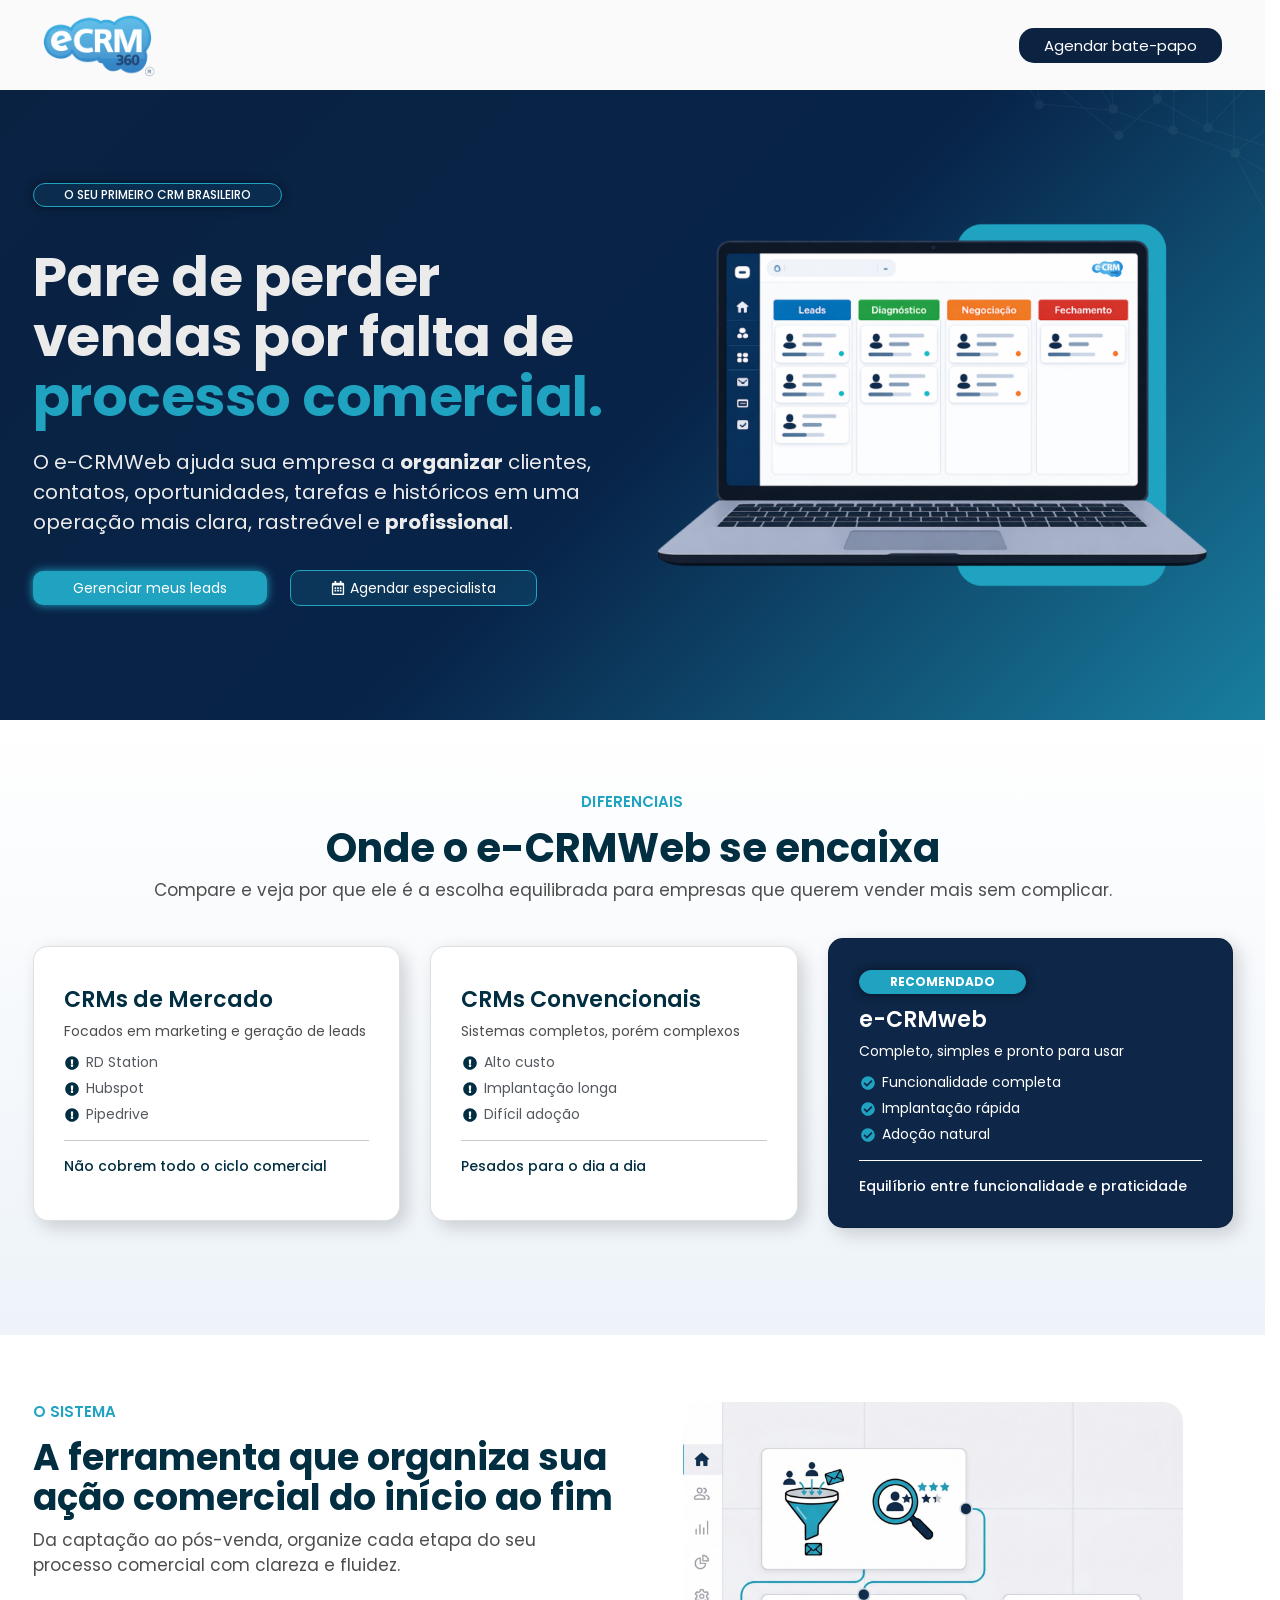
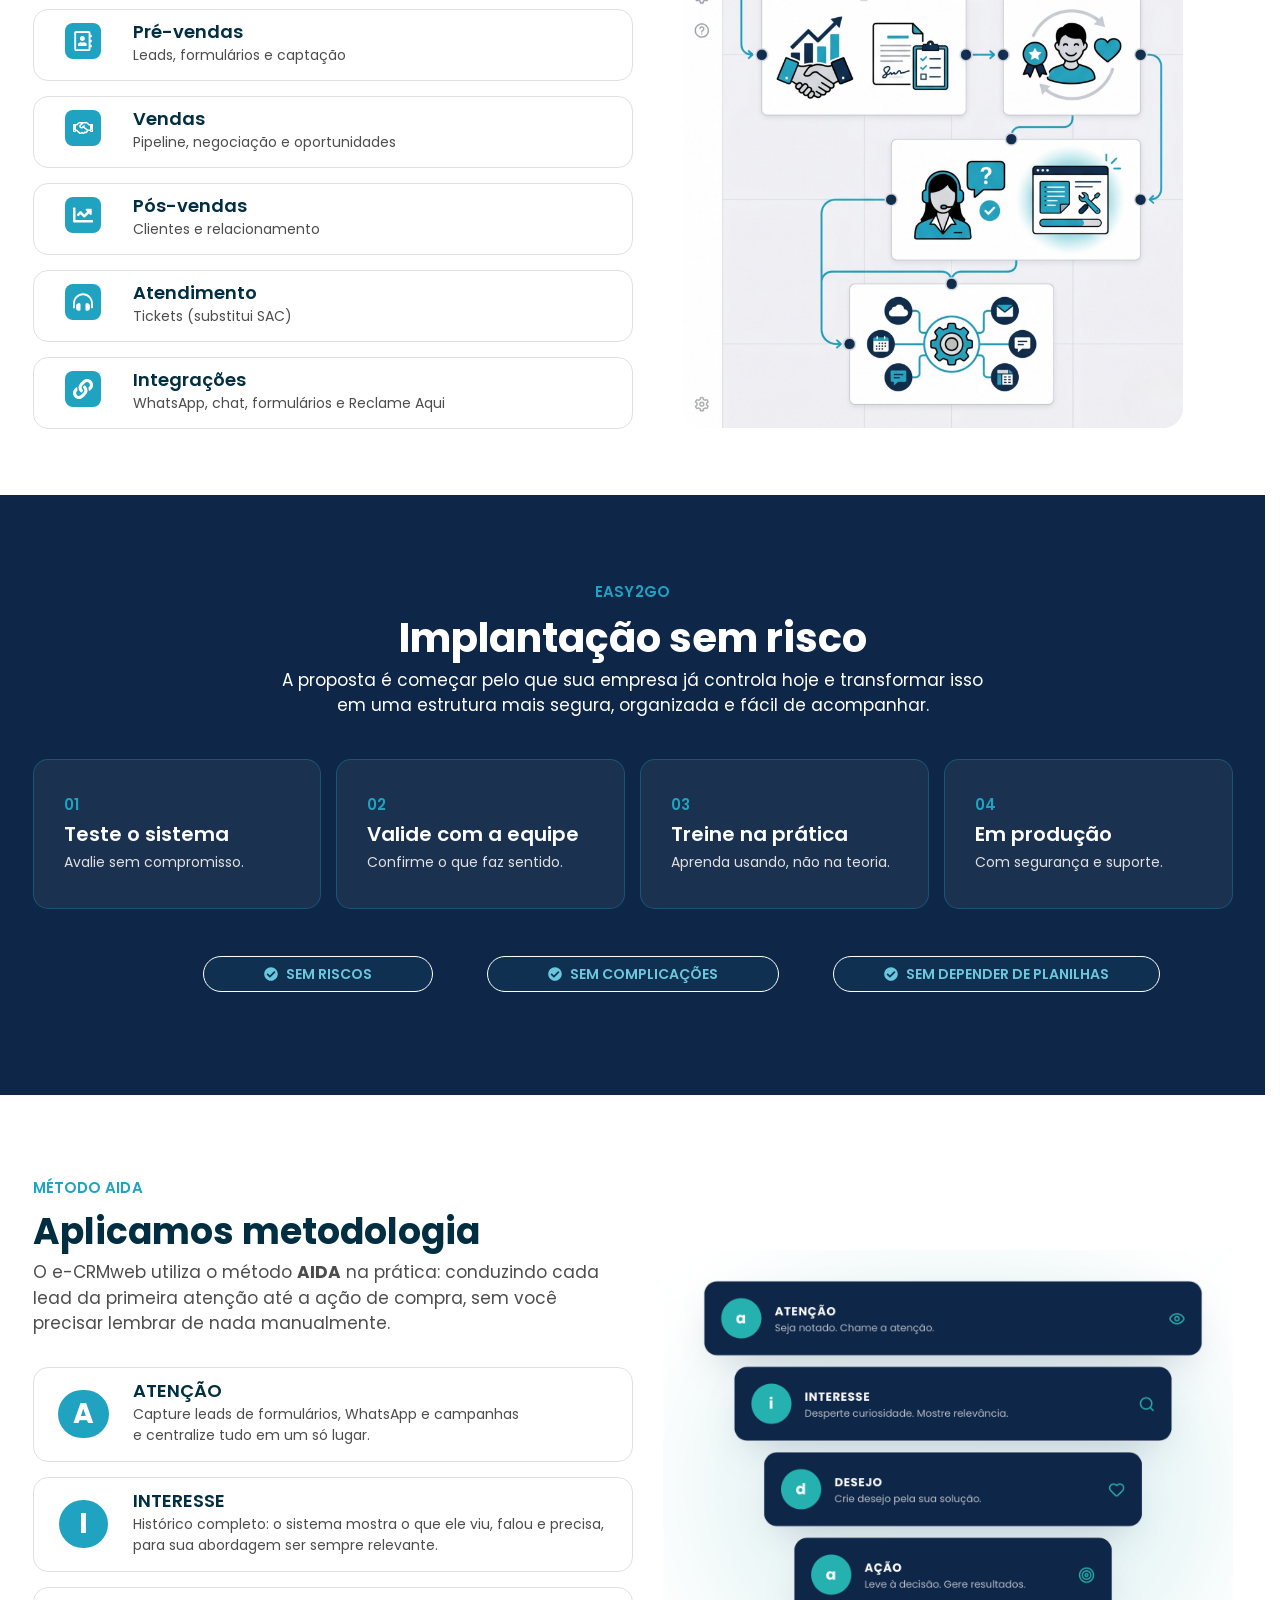
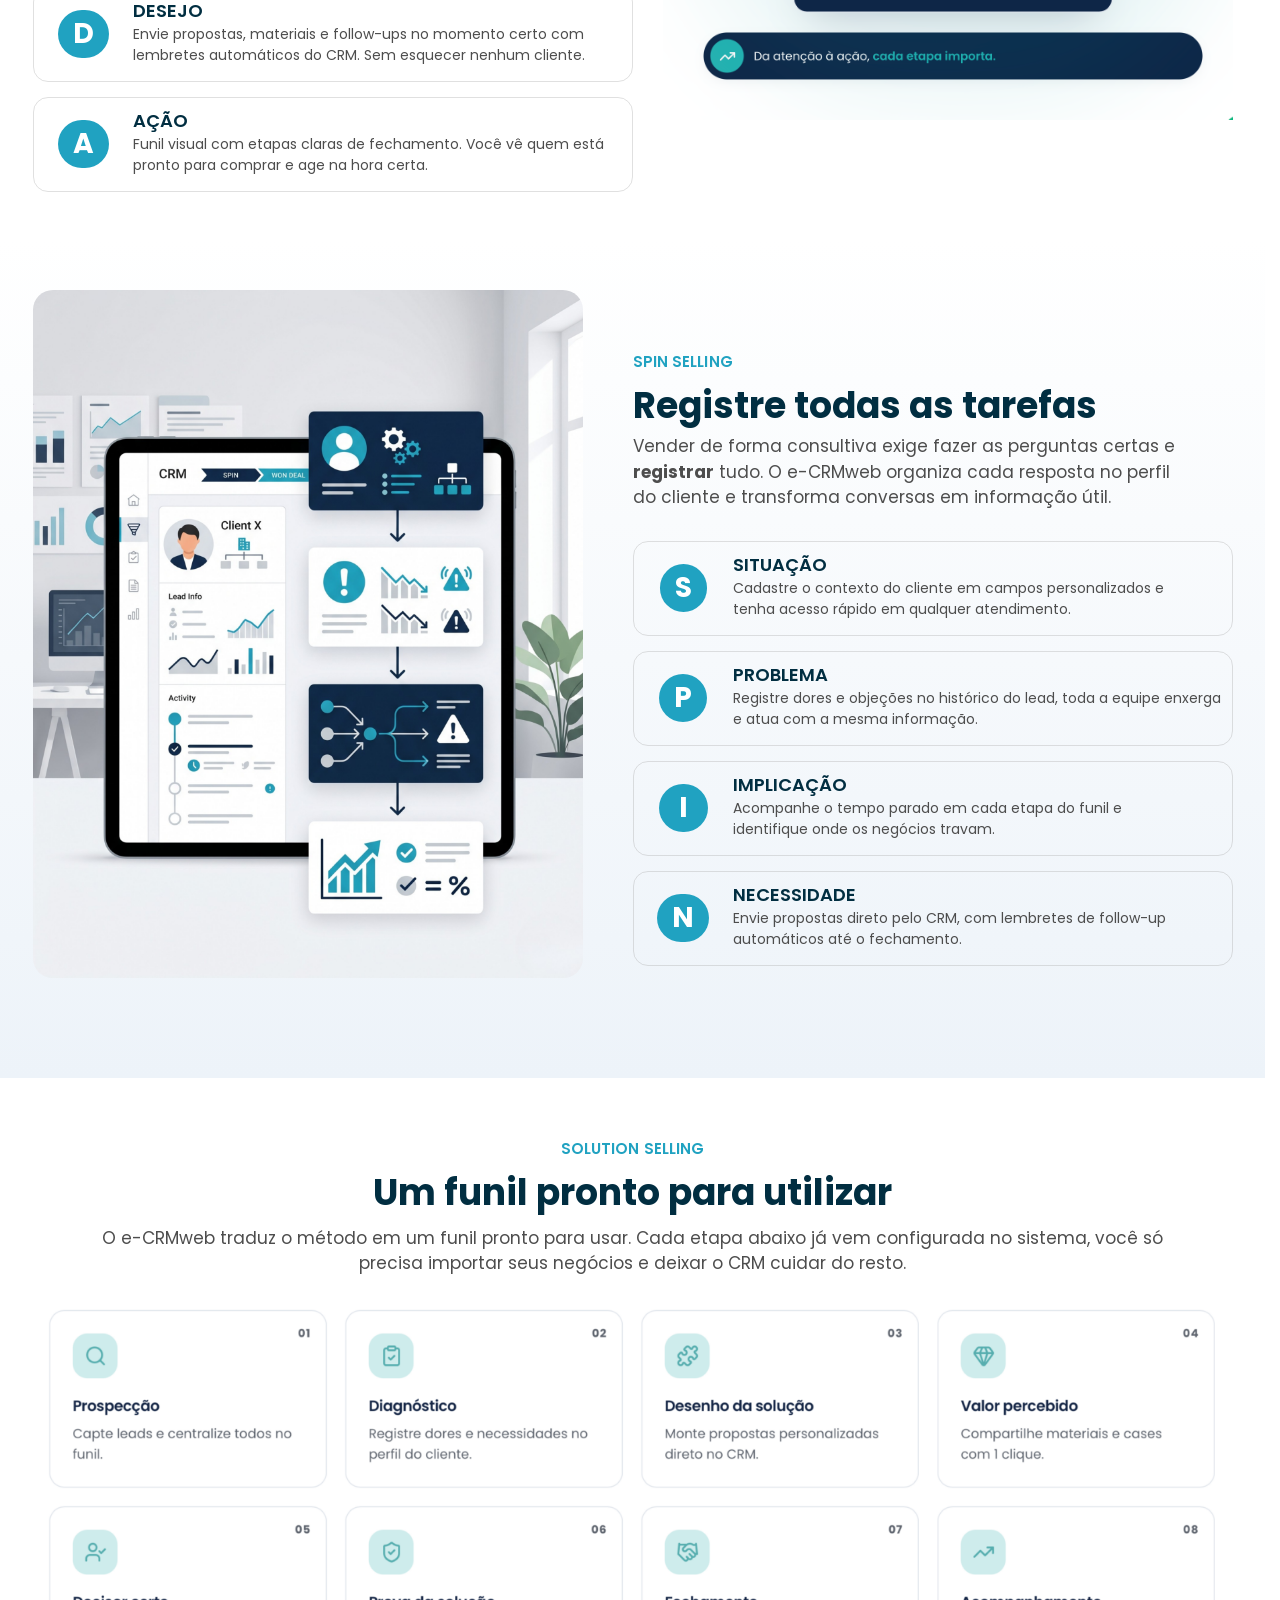
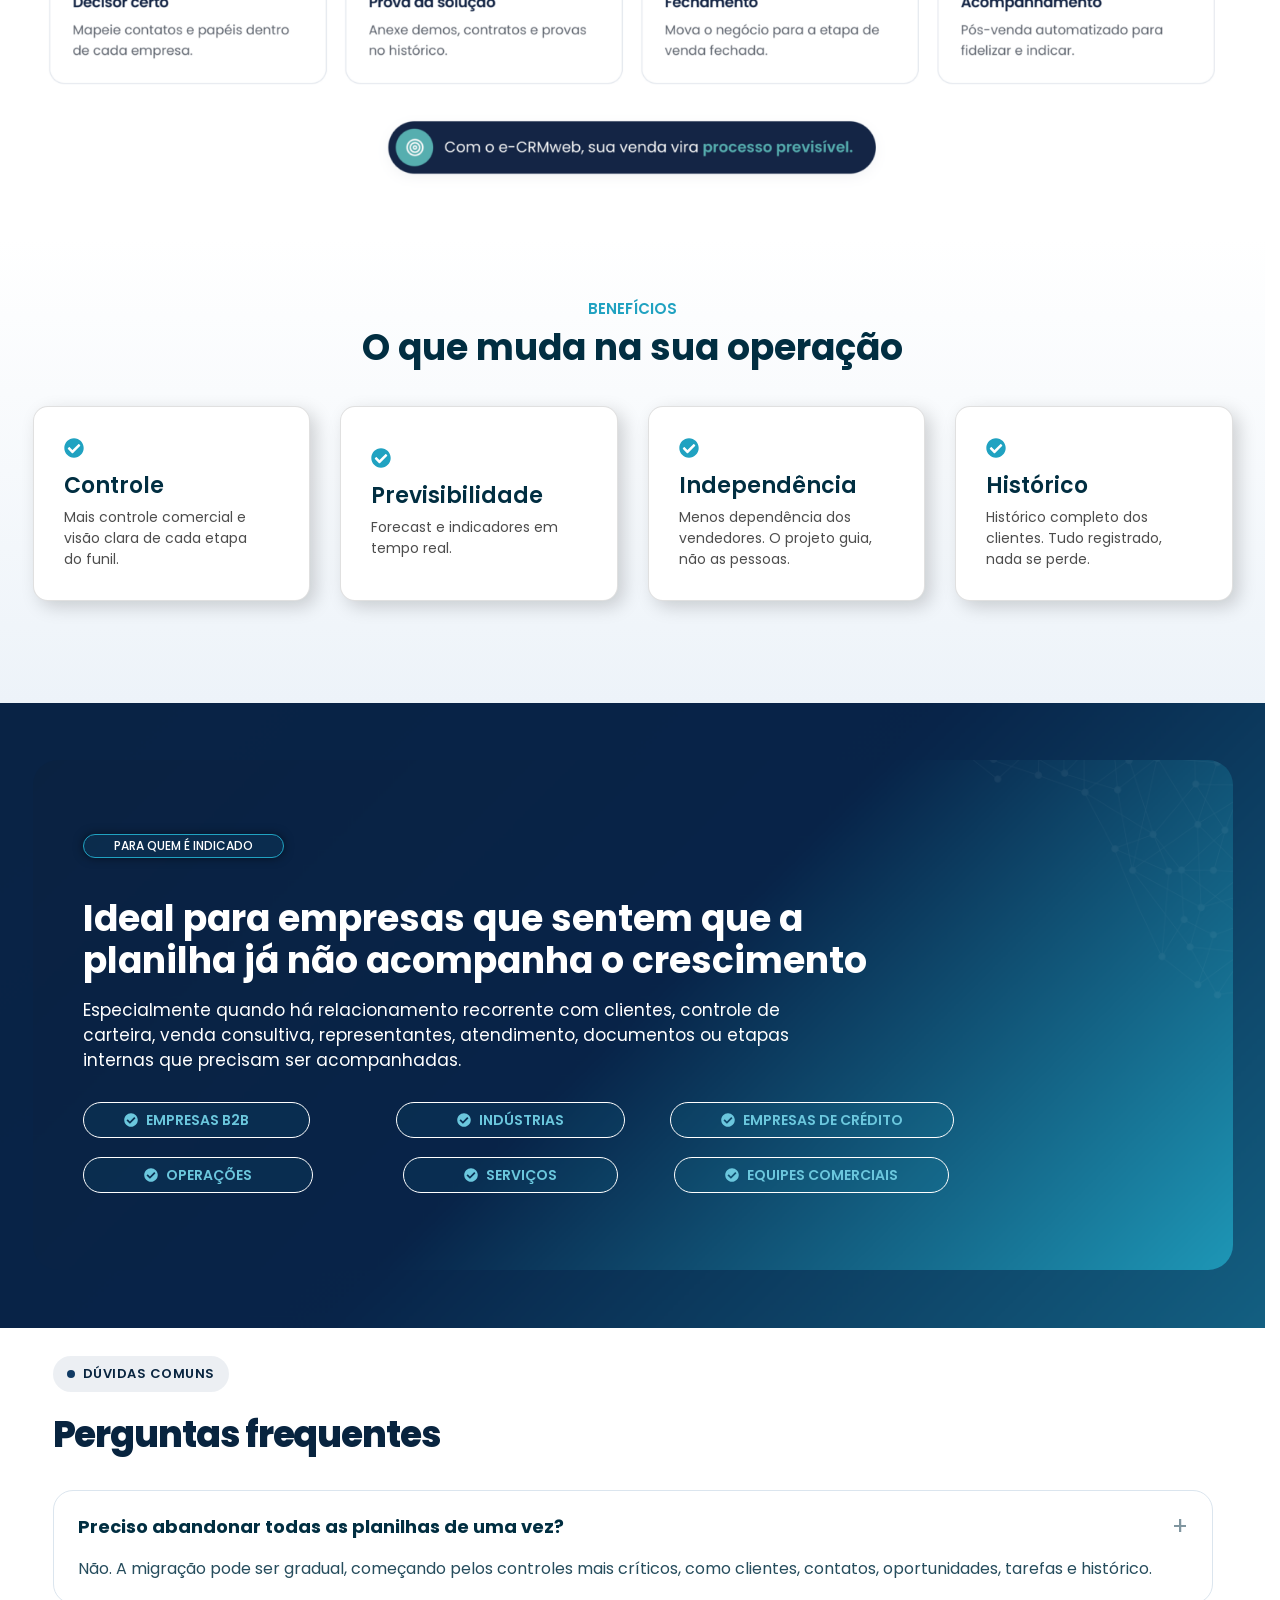
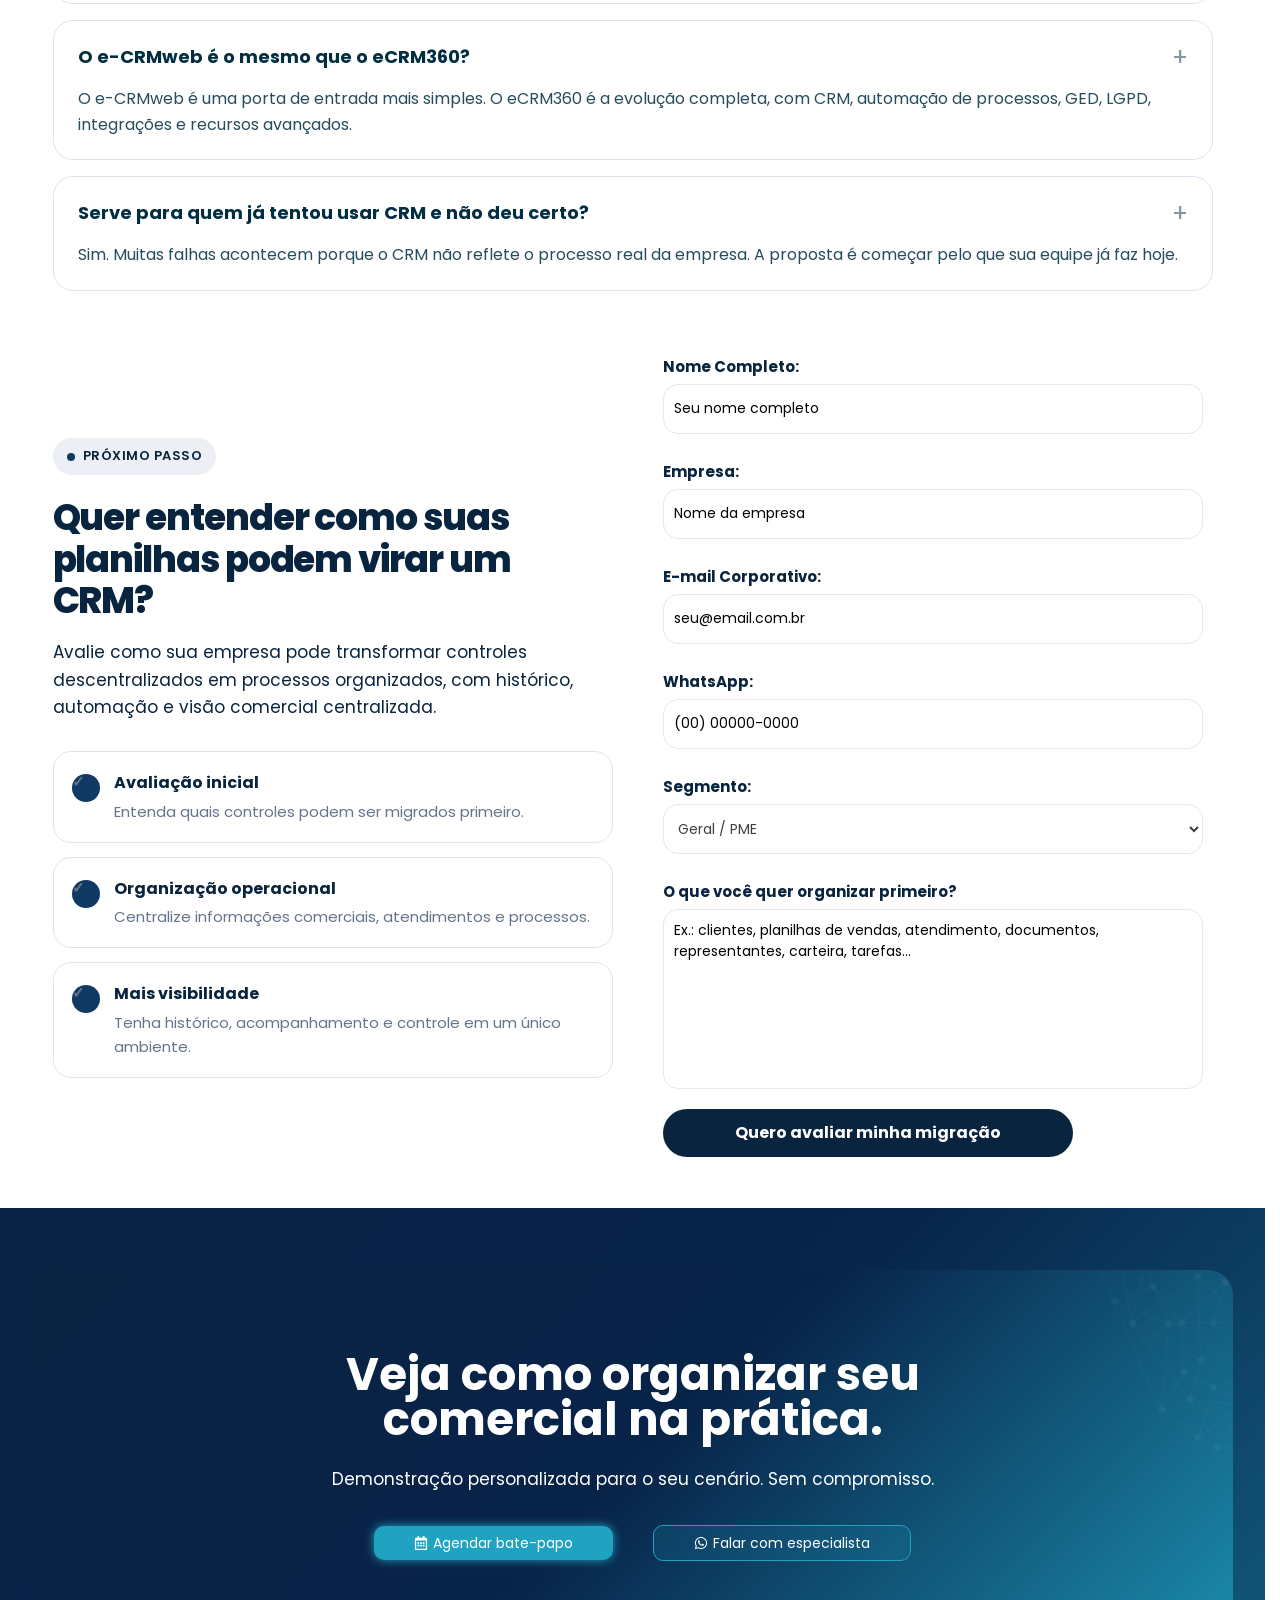
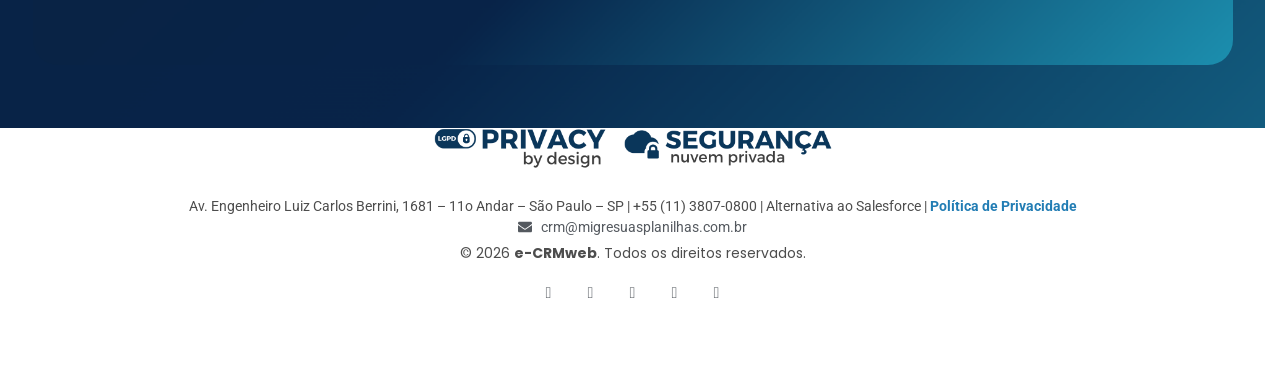
==== index.html @ 299db724 "Add files via upload" ====
<!DOCTYPE html>
<html lang="pt-BR" prefix="og: https://ogp.me/ns#">
<head>
	<meta charset="UTF-8">
		
<!-- Otimiza&ccedil;&atilde;o para mecanismos de pesquisa pelo Rank Math - https://rankmath.com/ -->
<title>CRM com Metodologia de Venda | SPIN, AIDA e Solution Selling</title>
<meta name="description" content="Conhe&ccedil;a o e-CRMweb, um CRM com metodologias de venda configuradas: SPIN Selling, AIDA e Solution Selling. Organize leads, funil, follow-ups e propostas sem depender de planilhas.">
<meta name="robots" content="follow, index, max-snippet:-1, max-video-preview:-1, max-image-preview:large">
<link rel="canonical" href="./">
<meta property="og:locale" content="pt_BR">
<meta property="og:type" content="website">
<meta property="og:title" content="CRM com Metodologia de Venda | SPIN, AIDA e Solution Selling">
<meta property="og:description" content="Conhe&ccedil;a o e-CRMweb, um CRM com metodologias de venda configuradas: SPIN Selling, AIDA e Solution Selling. Organize leads, funil, follow-ups e propostas sem depender de planilhas.">
<meta property="og:url" content="/">
<meta property="og:site_name" content="e-CRMweb | O seu primeiro CRM">
<meta property="og:updated_time" content="2026-09-03T16:11:21-03:00">
<meta property="og:image" content="/wp-content/uploads/2026/04/Logo-eCRM-WEB.png">
<meta property="og:image:secure_url" content="/wp-content/uploads/2026/04/Logo-eCRM-WEB.png">
<meta property="og:image:width" content="1920">
<meta property="og:image:height" content="1080">
<meta property="og:image:alt" content="Logo eCRM-WEB">
<meta property="og:image:type" content="image/png">
<meta property="article:published_time" content="2026-04-22T13:56:43-03:00">
<meta property="article:modified_time" content="2026-09-03T16:11:21-03:00">
<meta name="twitter:card" content="summary_large_image">
<meta name="twitter:title" content="CRM com Metodologia de Venda | SPIN, AIDA e Solution Selling">
<meta name="twitter:description" content="Conhe&ccedil;a o e-CRMweb, um CRM com metodologias de venda configuradas: SPIN Selling, AIDA e Solution Selling. Organize leads, funil, follow-ups e propostas sem depender de planilhas.">
<meta name="twitter:image" content="/wp-content/uploads/2026/04/Logo-eCRM-WEB.png">
<meta name="twitter:label1" content="Escrito por">
<meta name="twitter:data1" content="admin">
<meta name="twitter:label2" content="Tempo para leitura">
<meta name="twitter:data2" content="4 minutos">
<script type="application/ld+json" class="rank-math-schema">{"@context":"https://schema.org","@graph":[{"@type":"Organization","@id":"/#organization","name":"SNET Solu\u00e7\u00f5es","url":"https://migresuasplanilhas.com.br","email":"contato@snetsolucoes.com.br","logo":{"@type":"ImageObject","@id":"/#logo","url":"https://migresuasplanilhas.com.br/wp-content/uploads/2026/04/cropped-Logo-eCRM-WEB.png","contentUrl":"https://migresuasplanilhas.com.br/wp-content/uploads/2026/04/cropped-Logo-eCRM-WEB.png","caption":"e-CRMweb | O seu primeiro CRM","inLanguage":"pt-BR","width":"1537","height":"854"},"description":"Especialistas em migra\u00e7\u00e3o e moderniza\u00e7\u00e3o de dados. Converta fluxos de trabalho em planilhas para aplica\u00e7\u00f5es web eficientes e escale seus processos corporativos com tecnologia."},{"@type":"WebSite","@id":"/#website","url":"","name":"e-CRMweb | O seu primeiro CRM","alternateName":"Migre suas planilhas","publisher":{"@id":"/#organization"},"inLanguage":"pt-BR","potentialAction":{"@type":"SearchAction","target":"/?s={search_term_string}","query-input":"required name=search_term_string"}},{"@type":"ImageObject","@id":"/wp-content/uploads/2026/04/Logo-eCRM-WEB.png","url":"/wp-content/uploads/2026/04/Logo-eCRM-WEB.png","width":"1920","height":"1080","caption":"Logo eCRM-WEB","inLanguage":"pt-BR"},{"@type":"WebPage","@id":"/#webpage","url":"/","name":"CRM com Metodologia de Venda | SPIN, AIDA e Solution Selling","datePublished":"2026-04-22T13:56:43-03:00","dateModified":"2026-09-03T16:11:21-03:00","about":{"@id":"/#organization"},"isPartOf":{"@id":"/#website"},"primaryImageOfPage":{"@id":"/wp-content/uploads/2026/04/Logo-eCRM-WEB.png"},"inLanguage":"pt-BR"},{"@type":"Person","@id":"/author/admin/","name":"admin","url":"/author/admin/","image":{"@type":"ImageObject","@id":"https://secure.gravatar.com/avatar/b54ab3cef1a79cef618b7399d6a79b58e196e08255b92fd795dd3605303c2486?s=96&amp;d=mm&amp;r=g","url":"https://secure.gravatar.com/avatar/b54ab3cef1a79cef618b7399d6a79b58e196e08255b92fd795dd3605303c2486?s=96&amp;d=mm&amp;r=g","caption":"admin","inLanguage":"pt-BR"},"sameAs":[""],"worksFor":{"@id":"/#organization"}},{"@type":"Article","headline":"CRM com Metodologia de Venda | SPIN, AIDA e Solution Selling","keywords":"CRM com metodologia de venda,Planilhas","datePublished":"2026-04-22T13:56:43-03:00","dateModified":"2026-09-03T16:11:21-03:00","author":{"@id":"/author/admin/","name":"admin"},"publisher":{"@id":"/#organization"},"description":"Conhe\u00e7a o e-CRMweb, um CRM com metodologias de venda configuradas: SPIN Selling, AIDA e Solution Selling. Organize leads, funil, follow-ups e propostas sem depender de planilhas.","name":"CRM com Metodologia de Venda | SPIN, AIDA e Solution Selling","@id":"/#richSnippet","isPartOf":{"@id":"/#webpage"},"image":{"@id":"/wp-content/uploads/2026/04/Logo-eCRM-WEB.png"},"inLanguage":"pt-BR","mainEntityOfPage":{"@id":"/#webpage"}}]}</script>
<!-- /Plugin de SEO Rank Math para WordPress -->

<link rel="dns-prefetch" href="https://www.googletagmanager.com">
<link rel="alternate" type="application/rss+xml" title="Feed para eCRM360&reg; | A Evolu&ccedil;&atilde;o do CRM &raquo;" href="./feed/">
<link rel="alternate" type="application/rss+xml" title="Feed de coment&aacute;rios para eCRM360&reg; | A Evolu&ccedil;&atilde;o do CRM &raquo;" href="./comments/feed/">
<link rel="alternate" title="oEmbed (JSON)" type="application/json+oembed" href="./wp-json/oembed/1.0/embed?url=https%3A%2F%2Fsalesforce-ecrm360.com.br%2F">
<link rel="alternate" title="oEmbed (XML)" type="text/xml+oembed" href="./wp-json/oembed/1.0/embed?url=https%3A%2F%2Fsalesforce-ecrm360.com.br%2F&amp;format=xml">
<style id="wp-img-auto-sizes-contain-inline-css">
img:is([sizes=auto i],[sizes^="auto," i]){contain-intrinsic-size:3000px 1500px}
/*# sourceURL=wp-img-auto-sizes-contain-inline-css */
</style>
<style id="wp-emoji-styles-inline-css">

	img.wp-smiley, img.emoji {
		display: inline !important;
		border: none !important;
		box-shadow: none !important;
		height: 1em !important;
		width: 1em !important;
		margin: 0 0.07em !important;
		vertical-align: -0.1em !important;
		background: none !important;
		padding: 0 !important;
	}
/*# sourceURL=wp-emoji-styles-inline-css */
</style>
<style id="global-styles-inline-css">
:root{--wp--preset--aspect-ratio--square: 1;--wp--preset--aspect-ratio--4-3: 4/3;--wp--preset--aspect-ratio--3-4: 3/4;--wp--preset--aspect-ratio--3-2: 3/2;--wp--preset--aspect-ratio--2-3: 2/3;--wp--preset--aspect-ratio--16-9: 16/9;--wp--preset--aspect-ratio--9-16: 9/16;--wp--preset--color--black: #000000;--wp--preset--color--cyan-bluish-gray: #abb8c3;--wp--preset--color--white: #ffffff;--wp--preset--color--pale-pink: #f78da7;--wp--preset--color--vivid-red: #cf2e2e;--wp--preset--color--luminous-vivid-orange: #ff6900;--wp--preset--color--luminous-vivid-amber: #fcb900;--wp--preset--color--light-green-cyan: #7bdcb5;--wp--preset--color--vivid-green-cyan: #00d084;--wp--preset--color--pale-cyan-blue: #8ed1fc;--wp--preset--color--vivid-cyan-blue: #0693e3;--wp--preset--color--vivid-purple: #9b51e0;--wp--preset--gradient--vivid-cyan-blue-to-vivid-purple: linear-gradient(135deg,rgb(6,147,227) 0%,rgb(155,81,224) 100%);--wp--preset--gradient--light-green-cyan-to-vivid-green-cyan: linear-gradient(135deg,rgb(122,220,180) 0%,rgb(0,208,130) 100%);--wp--preset--gradient--luminous-vivid-amber-to-luminous-vivid-orange: linear-gradient(135deg,rgb(252,185,0) 0%,rgb(255,105,0) 100%);--wp--preset--gradient--luminous-vivid-orange-to-vivid-red: linear-gradient(135deg,rgb(255,105,0) 0%,rgb(207,46,46) 100%);--wp--preset--gradient--very-light-gray-to-cyan-bluish-gray: linear-gradient(135deg,rgb(238,238,238) 0%,rgb(169,184,195) 100%);--wp--preset--gradient--cool-to-warm-spectrum: linear-gradient(135deg,rgb(74,234,220) 0%,rgb(151,120,209) 20%,rgb(207,42,186) 40%,rgb(238,44,130) 60%,rgb(251,105,98) 80%,rgb(254,248,76) 100%);--wp--preset--gradient--blush-light-purple: linear-gradient(135deg,rgb(255,206,236) 0%,rgb(152,150,240) 100%);--wp--preset--gradient--blush-bordeaux: linear-gradient(135deg,rgb(254,205,165) 0%,rgb(254,45,45) 50%,rgb(107,0,62) 100%);--wp--preset--gradient--luminous-dusk: linear-gradient(135deg,rgb(255,203,112) 0%,rgb(199,81,192) 50%,rgb(65,88,208) 100%);--wp--preset--gradient--pale-ocean: linear-gradient(135deg,rgb(255,245,203) 0%,rgb(182,227,212) 50%,rgb(51,167,181) 100%);--wp--preset--gradient--electric-grass: linear-gradient(135deg,rgb(202,248,128) 0%,rgb(113,206,126) 100%);--wp--preset--gradient--midnight: linear-gradient(135deg,rgb(2,3,129) 0%,rgb(40,116,252) 100%);--wp--preset--font-size--small: 13px;--wp--preset--font-size--medium: 20px;--wp--preset--font-size--large: 36px;--wp--preset--font-size--x-large: 42px;--wp--preset--spacing--20: 0.44rem;--wp--preset--spacing--30: 0.67rem;--wp--preset--spacing--40: 1rem;--wp--preset--spacing--50: 1.5rem;--wp--preset--spacing--60: 2.25rem;--wp--preset--spacing--70: 3.38rem;--wp--preset--spacing--80: 5.06rem;--wp--preset--shadow--natural: 6px 6px 9px rgba(0, 0, 0, 0.2);--wp--preset--shadow--deep: 12px 12px 50px rgba(0, 0, 0, 0.4);--wp--preset--shadow--sharp: 6px 6px 0px rgba(0, 0, 0, 0.2);--wp--preset--shadow--outlined: 6px 6px 0px -3px rgb(255, 255, 255), 6px 6px rgb(0, 0, 0);--wp--preset--shadow--crisp: 6px 6px 0px rgb(0, 0, 0);}.wp-block-button{--wp--preset--dimension--25: 25%;--wp--preset--dimension--50: 50%;--wp--preset--dimension--75: 75%;--wp--preset--dimension--100: 100%;}:root { --wp--style--global--content-size: 800px;--wp--style--global--wide-size: 1200px; }:where(body) { margin: 0; }.wp-site-blocks > .alignleft { float: left; margin-right: 2em; }.wp-site-blocks > .alignright { float: right; margin-left: 2em; }.wp-site-blocks > .aligncenter { justify-content: center; margin-left: auto; margin-right: auto; }:where(.wp-site-blocks) > * { margin-block-start: 24px; margin-block-end: 0; }:where(.wp-site-blocks) > :first-child { margin-block-start: 0; }:where(.wp-site-blocks) > :last-child { margin-block-end: 0; }:root { --wp--style--block-gap: 24px; }:root :where(.is-layout-flow) > :first-child{margin-block-start: 0;}:root :where(.is-layout-flow) > :last-child{margin-block-end: 0;}:root :where(.is-layout-flow) > *{margin-block-start: 24px;margin-block-end: 0;}:root :where(.is-layout-constrained) > :first-child{margin-block-start: 0;}:root :where(.is-layout-constrained) > :last-child{margin-block-end: 0;}:root :where(.is-layout-constrained) > *{margin-block-start: 24px;margin-block-end: 0;}:root :where(.is-layout-flex){gap: 24px;}:root :where(.is-layout-grid){gap: 24px;}.is-layout-flow > .alignleft{float: left;margin-inline-start: 0;margin-inline-end: 2em;}.is-layout-flow > .alignright{float: right;margin-inline-start: 2em;margin-inline-end: 0;}.is-layout-flow > .aligncenter{margin-left: auto !important;margin-right: auto !important;}.is-layout-constrained > .alignleft{float: left;margin-inline-start: 0;margin-inline-end: 2em;}.is-layout-constrained > .alignright{float: right;margin-inline-start: 2em;margin-inline-end: 0;}.is-layout-constrained > .aligncenter{margin-left: auto !important;margin-right: auto !important;}.is-layout-constrained > :where(:not(.alignleft):not(.alignright):not(.alignfull)){max-width: var(--wp--style--global--content-size);margin-left: auto !important;margin-right: auto !important;}.is-layout-constrained > .alignwide{max-width: var(--wp--style--global--wide-size);}body .is-layout-flex{display: flex;}.is-layout-flex{flex-wrap: wrap;align-items: center;}.is-layout-flex > :is(*, div){margin: 0;}body .is-layout-grid{display: grid;}.is-layout-grid > :is(*, div){margin: 0;}body{padding-top: 0px;padding-right: 0px;padding-bottom: 0px;padding-left: 0px;}:root :where(.wp-element-button, .wp-block-button__link){background-color: #32373c;border-width: 0;color: #fff;font-family: inherit;font-size: inherit;font-style: inherit;font-weight: inherit;letter-spacing: inherit;line-height: inherit;padding-top: calc(0.667em + 2px);padding-right: calc(1.333em + 2px);padding-bottom: calc(0.667em + 2px);padding-left: calc(1.333em + 2px);text-decoration: none;text-transform: inherit;}.has-black-color{color: var(--wp--preset--color--black) !important;}.has-cyan-bluish-gray-color{color: var(--wp--preset--color--cyan-bluish-gray) !important;}.has-white-color{color: var(--wp--preset--color--white) !important;}.has-pale-pink-color{color: var(--wp--preset--color--pale-pink) !important;}.has-vivid-red-color{color: var(--wp--preset--color--vivid-red) !important;}.has-luminous-vivid-orange-color{color: var(--wp--preset--color--luminous-vivid-orange) !important;}.has-luminous-vivid-amber-color{color: var(--wp--preset--color--luminous-vivid-amber) !important;}.has-light-green-cyan-color{color: var(--wp--preset--color--light-green-cyan) !important;}.has-vivid-green-cyan-color{color: var(--wp--preset--color--vivid-green-cyan) !important;}.has-pale-cyan-blue-color{color: var(--wp--preset--color--pale-cyan-blue) !important;}.has-vivid-cyan-blue-color{color: var(--wp--preset--color--vivid-cyan-blue) !important;}.has-vivid-purple-color{color: var(--wp--preset--color--vivid-purple) !important;}.has-black-background-color{background-color: var(--wp--preset--color--black) !important;}.has-cyan-bluish-gray-background-color{background-color: var(--wp--preset--color--cyan-bluish-gray) !important;}.has-white-background-color{background-color: var(--wp--preset--color--white) !important;}.has-pale-pink-background-color{background-color: var(--wp--preset--color--pale-pink) !important;}.has-vivid-red-background-color{background-color: var(--wp--preset--color--vivid-red) !important;}.has-luminous-vivid-orange-background-color{background-color: var(--wp--preset--color--luminous-vivid-orange) !important;}.has-luminous-vivid-amber-background-color{background-color: var(--wp--preset--color--luminous-vivid-amber) !important;}.has-light-green-cyan-background-color{background-color: var(--wp--preset--color--light-green-cyan) !important;}.has-vivid-green-cyan-background-color{background-color: var(--wp--preset--color--vivid-green-cyan) !important;}.has-pale-cyan-blue-background-color{background-color: var(--wp--preset--color--pale-cyan-blue) !important;}.has-vivid-cyan-blue-background-color{background-color: var(--wp--preset--color--vivid-cyan-blue) !important;}.has-vivid-purple-background-color{background-color: var(--wp--preset--color--vivid-purple) !important;}.has-black-border-color{border-color: var(--wp--preset--color--black) !important;}.has-cyan-bluish-gray-border-color{border-color: var(--wp--preset--color--cyan-bluish-gray) !important;}.has-white-border-color{border-color: var(--wp--preset--color--white) !important;}.has-pale-pink-border-color{border-color: var(--wp--preset--color--pale-pink) !important;}.has-vivid-red-border-color{border-color: var(--wp--preset--color--vivid-red) !important;}.has-luminous-vivid-orange-border-color{border-color: var(--wp--preset--color--luminous-vivid-orange) !important;}.has-luminous-vivid-amber-border-color{border-color: var(--wp--preset--color--luminous-vivid-amber) !important;}.has-light-green-cyan-border-color{border-color: var(--wp--preset--color--light-green-cyan) !important;}.has-vivid-green-cyan-border-color{border-color: var(--wp--preset--color--vivid-green-cyan) !important;}.has-pale-cyan-blue-border-color{border-color: var(--wp--preset--color--pale-cyan-blue) !important;}.has-vivid-cyan-blue-border-color{border-color: var(--wp--preset--color--vivid-cyan-blue) !important;}.has-vivid-purple-border-color{border-color: var(--wp--preset--color--vivid-purple) !important;}.has-vivid-cyan-blue-to-vivid-purple-gradient-background{background: var(--wp--preset--gradient--vivid-cyan-blue-to-vivid-purple) !important;}.has-light-green-cyan-to-vivid-green-cyan-gradient-background{background: var(--wp--preset--gradient--light-green-cyan-to-vivid-green-cyan) !important;}.has-luminous-vivid-amber-to-luminous-vivid-orange-gradient-background{background: var(--wp--preset--gradient--luminous-vivid-amber-to-luminous-vivid-orange) !important;}.has-luminous-vivid-orange-to-vivid-red-gradient-background{background: var(--wp--preset--gradient--luminous-vivid-orange-to-vivid-red) !important;}.has-very-light-gray-to-cyan-bluish-gray-gradient-background{background: var(--wp--preset--gradient--very-light-gray-to-cyan-bluish-gray) !important;}.has-cool-to-warm-spectrum-gradient-background{background: var(--wp--preset--gradient--cool-to-warm-spectrum) !important;}.has-blush-light-purple-gradient-background{background: var(--wp--preset--gradient--blush-light-purple) !important;}.has-blush-bordeaux-gradient-background{background: var(--wp--preset--gradient--blush-bordeaux) !important;}.has-luminous-dusk-gradient-background{background: var(--wp--preset--gradient--luminous-dusk) !important;}.has-pale-ocean-gradient-background{background: var(--wp--preset--gradient--pale-ocean) !important;}.has-electric-grass-gradient-background{background: var(--wp--preset--gradient--electric-grass) !important;}.has-midnight-gradient-background{background: var(--wp--preset--gradient--midnight) !important;}.has-small-font-size{font-size: var(--wp--preset--font-size--small) !important;}.has-medium-font-size{font-size: var(--wp--preset--font-size--medium) !important;}.has-large-font-size{font-size: var(--wp--preset--font-size--large) !important;}.has-x-large-font-size{font-size: var(--wp--preset--font-size--x-large) !important;}
:root :where(.wp-block-icon svg){width: 24px;}
:root :where(.wp-block-pullquote){font-size: 1.5em;line-height: 1.6;}
/*# sourceURL=global-styles-inline-css */
</style>
<link rel="stylesheet" id="contact-form-7-css" href="./css/styles.css" media="all">
<link rel="stylesheet" id="cmplz-general-css" href="./css/cookieblocker.min.css" media="all">
<link rel="stylesheet" id="hello-elementor-css" href="./css/reset.css" media="all">
<link rel="stylesheet" id="hello-elementor-theme-style-css" href="./css/theme.css" media="all">
<link rel="stylesheet" id="hello-elementor-header-footer-css" href="./css/header-footer.css" media="all">
<link rel="stylesheet" id="uacf7-frontend-style-css" href="./css/uacf7-frontend.css" media="all">
<link rel="stylesheet" id="uacf7-form-style-css" href="./css/form-style.css" media="all">
<link rel="stylesheet" id="elementor-frontend-css" href="./css/frontend.min.css" media="all">
<style id="elementor-frontend-inline-css">
.elementor-kit-56{--e-global-color-primary:#6EC1E4;--e-global-color-secondary:#54595F;--e-global-color-text:#7A7A7A;--e-global-color-accent:#61CE70;--e-global-typography-primary-font-family:"Roboto";--e-global-typography-primary-font-weight:600;--e-global-typography-secondary-font-family:"Roboto Slab";--e-global-typography-secondary-font-weight:400;--e-global-typography-text-font-family:"Roboto";--e-global-typography-text-font-weight:400;--e-global-typography-accent-font-family:"Roboto";--e-global-typography-accent-font-weight:500;}.elementor-section.elementor-section-boxed > .elementor-container{max-width:1140px;}.e-con{--container-max-width:1140px;}.elementor-widget:not(:last-child){margin-block-end:20px;}.elementor-element{--widgets-spacing:20px 20px;--widgets-spacing-row:20px;--widgets-spacing-column:20px;}{}h1.entry-title{display:var(--page-title-display);}.site-header .site-branding{flex-direction:column;align-items:stretch;}.site-header{padding-inline-end:0px;padding-inline-start:0px;}.site-footer .site-branding{flex-direction:column;align-items:stretch;}@media(max-width:1024px){.elementor-section.elementor-section-boxed > .elementor-container{max-width:1024px;}.e-con{--container-max-width:1024px;}}@media(max-width:767px){.elementor-section.elementor-section-boxed > .elementor-container{max-width:767px;}.e-con{--container-max-width:767px;}}
.e-heading-base a, .e-paragraph-base a { all: unset; cursor: pointer; }form[data-element_type="e-form"].form-state-success [data-element_type="e-form-success-message"],form[data-element_type="e-form"].form-state-error [data-element_type="e-form-error-message"]{ display: block; }
.elementor-61 .elementor-element.elementor-element-39275a6{--display:flex;--min-height:90px;--flex-direction:row;--container-widget-width:calc( ( 1 - var( --container-widget-flex-grow ) ) * 100% );--container-widget-height:100%;--container-widget-flex-grow:1;--container-widget-align-self:stretch;--flex-wrap-mobile:wrap;--justify-content:center;--align-items:center;--gap:0px 0px;--row-gap:0px;--column-gap:0px;--margin-top:0px;--margin-bottom:0px;--margin-left:0px;--margin-right:0px;--padding-top:0px;--padding-bottom:0px;--padding-left:0px;--padding-right:0px;}.elementor-61 .elementor-element.elementor-element-39275a6:not(.elementor-motion-effects-element-type-background), .elementor-61 .elementor-element.elementor-element-39275a6 > .elementor-motion-effects-container > .elementor-motion-effects-layer{background-color:#FAFAFA;}.elementor-61 .elementor-element.elementor-element-39275a6.e-con{--align-self:center;}.elementor-61 .elementor-element.elementor-element-c843309{--display:flex;--min-height:50px;--flex-direction:row;--container-widget-width:calc( ( 1 - var( --container-widget-flex-grow ) ) * 100% );--container-widget-height:100%;--container-widget-flex-grow:1;--container-widget-align-self:stretch;--flex-wrap-mobile:wrap;--justify-content:center;--align-items:center;--margin-top:0px;--margin-bottom:0px;--margin-left:0px;--margin-right:0px;--padding-top:0px;--padding-bottom:0px;--padding-left:0px;--padding-right:0px;}.elementor-widget-image .widget-image-caption{color:var( --e-global-color-text );font-family:var( --e-global-typography-text-font-family ), Sans-serif;font-weight:var( --e-global-typography-text-font-weight );}.elementor-61 .elementor-element.elementor-element-664701b > .elementor-widget-container{margin:0px 0px 0px 0px;padding:0px 0px 0px 0px;}.elementor-61 .elementor-element.elementor-element-664701b.elementor-element{--align-self:center;}.elementor-61 .elementor-element.elementor-element-664701b{text-align:start;}.elementor-61 .elementor-element.elementor-element-664701b img{width:68%;max-width:60%;border-style:none;border-radius:0px 0px 0px 0px;}.elementor-61 .elementor-element.elementor-element-a088f64{--display:flex;--min-height:50px;--flex-direction:row;--container-widget-width:calc( ( 1 - var( --container-widget-flex-grow ) ) * 100% );--container-widget-height:100%;--container-widget-flex-grow:1;--container-widget-align-self:stretch;--flex-wrap-mobile:wrap;--justify-content:center;--align-items:center;--gap:0px 0px;--row-gap:0px;--column-gap:0px;--margin-top:0px;--margin-bottom:0px;--margin-left:0px;--margin-right:0px;--padding-top:0px;--padding-bottom:0px;--padding-left:0px;--padding-right:0px;}.elementor-61 .elementor-element.elementor-element-a088f64.e-con{--align-self:center;}.elementor-61 .elementor-element.elementor-element-3eb9891{width:auto;max-width:auto;}.elementor-61 .elementor-element.elementor-element-3eb9891 > .elementor-widget-container{margin:0px 0px 0px 0px;padding:0px 0px 0px 0px;}.elementor-61 .elementor-element.elementor-element-3eb9891.elementor-element{--align-self:center;}.elementor-61 .elementor-element.elementor-element-3eb9891 .elementskit-menu-container{height:55px;max-width:480px;border-radius:0px 0px 0px 0px;}.elementor-61 .elementor-element.elementor-element-3eb9891 .elementskit-nav-identity-panel{padding:0px 0px 0px 0px;}.elementor-61 .elementor-element.elementor-element-3eb9891 .elementskit-navbar-nav li a .ekit-menu-icon{padding:0px 0px 0px 0px;}.elementor-61 .elementor-element.elementor-element-3eb9891 .elementskit-navbar-nav > li > a{font-family:"Poppins", Sans-serif;font-size:15px;font-weight:400;line-height:45px;letter-spacing:0.4px;color:#2C2C2C;border-style:none;border-radius:0px 0px 0px 0px;padding:5px 15px 5px 15px;}.elementor-61 .elementor-element.elementor-element-3eb9891 .elementskit-navbar-nav > li > a:hover{color:#707070;}.elementor-61 .elementor-element.elementor-element-3eb9891 .elementskit-navbar-nav > li > a:focus{color:#707070;}.elementor-61 .elementor-element.elementor-element-3eb9891 .elementskit-navbar-nav > li > a:active{color:#707070;}.elementor-61 .elementor-element.elementor-element-3eb9891 .elementskit-navbar-nav > li:hover > a{color:#707070;}.elementor-61 .elementor-element.elementor-element-3eb9891 .elementskit-navbar-nav > li:hover > a .elementskit-submenu-indicator{color:#707070;}.elementor-61 .elementor-element.elementor-element-3eb9891 .elementskit-navbar-nav > li > a:hover .elementskit-submenu-indicator{color:#707070;}.elementor-61 .elementor-element.elementor-element-3eb9891 .elementskit-navbar-nav > li > a:focus .elementskit-submenu-indicator{color:#707070;}.elementor-61 .elementor-element.elementor-element-3eb9891 .elementskit-navbar-nav > li > a:active .elementskit-submenu-indicator{color:#707070;}.elementor-61 .elementor-element.elementor-element-3eb9891 .elementskit-navbar-nav > li.current-menu-item > a{color:#707070;}.elementor-61 .elementor-element.elementor-element-3eb9891 .elementskit-navbar-nav > li.current-menu-ancestor > a{color:#707070;}.elementor-61 .elementor-element.elementor-element-3eb9891 .elementskit-navbar-nav > li.current-menu-ancestor > a .elementskit-submenu-indicator{color:#707070;}.elementor-61 .elementor-element.elementor-element-3eb9891 .elementskit-navbar-nav > li{margin:0px 0px 0px 0px;}.elementor-61 .elementor-element.elementor-element-3eb9891 .elementskit-navbar-nav > li > a .elementskit-submenu-indicator{color:#101010;fill:#101010;}.elementor-61 .elementor-element.elementor-element-3eb9891 .elementskit-navbar-nav > li > a .ekit-submenu-indicator-icon{color:#101010;fill:#101010;}.elementor-61 .elementor-element.elementor-element-3eb9891 .elementskit-navbar-nav .elementskit-submenu-panel > li > a{padding:15px 15px 15px 15px;color:#000000;}.elementor-61 .elementor-element.elementor-element-3eb9891 .elementskit-navbar-nav .elementskit-submenu-panel > li > a:hover{color:#707070;}.elementor-61 .elementor-element.elementor-element-3eb9891 .elementskit-navbar-nav .elementskit-submenu-panel > li > a:focus{color:#707070;}.elementor-61 .elementor-element.elementor-element-3eb9891 .elementskit-navbar-nav .elementskit-submenu-panel > li > a:active{color:#707070;}.elementor-61 .elementor-element.elementor-element-3eb9891 .elementskit-navbar-nav .elementskit-submenu-panel > li:hover > a{color:#707070;}.elementor-61 .elementor-element.elementor-element-3eb9891 .elementskit-navbar-nav .elementskit-submenu-panel > li.current-menu-item > a{color:#707070 !important;}.elementor-61 .elementor-element.elementor-element-3eb9891 .elementskit-submenu-panel{padding:15px 0px 15px 0px;}.elementor-61 .elementor-element.elementor-element-3eb9891 .elementskit-navbar-nav .elementskit-submenu-panel{border-radius:0px 0px 0px 0px;min-width:220px;}.elementor-61 .elementor-element.elementor-element-3eb9891 button.elementskit-menu-hamburger{float:right;}.elementor-61 .elementor-element.elementor-element-3eb9891 button.elementskit-menu-hamburger .elementskit-menu-hamburger-icon{background-color:rgba(0, 0, 0, 0.5);}.elementor-61 .elementor-element.elementor-element-3eb9891 button.elementskit-menu-hamburger > .ekit-menu-icon{color:rgba(0, 0, 0, 0.5);}.elementor-61 .elementor-element.elementor-element-3eb9891 button.elementskit-menu-hamburger:hover .elementskit-menu-hamburger-icon{background-color:rgba(0, 0, 0, 0.5);}.elementor-61 .elementor-element.elementor-element-3eb9891 button.elementskit-menu-hamburger:hover > .ekit-menu-icon{color:rgba(0, 0, 0, 0.5);}.elementor-61 .elementor-element.elementor-element-3eb9891 button.elementskit-menu-close{color:rgba(51, 51, 51, 1);}.elementor-61 .elementor-element.elementor-element-3eb9891 button.elementskit-menu-close:hover{color:rgba(0, 0, 0, 0.5);}.elementor-61 .elementor-element.elementor-element-f6e6000{--display:flex;--min-height:50px;--flex-direction:row;--container-widget-width:calc( ( 1 - var( --container-widget-flex-grow ) ) * 100% );--container-widget-height:100%;--container-widget-flex-grow:1;--container-widget-align-self:stretch;--flex-wrap-mobile:wrap;--justify-content:center;--align-items:center;--margin-top:0px;--margin-bottom:0px;--margin-left:0px;--margin-right:0px;--padding-top:0px;--padding-bottom:0px;--padding-left:0px;--padding-right:0px;}.elementor-widget-button .elementor-button{background-color:var( --e-global-color-accent );font-family:var( --e-global-typography-accent-font-family ), Sans-serif;font-weight:var( --e-global-typography-accent-font-weight );}.elementor-61 .elementor-element.elementor-element-6a47406 .elementor-button{background-color:#0B2241;font-family:"Poppins", Sans-serif;font-size:15px;font-weight:400;fill:#FFFFFF;color:#FFFFFF;border-radius:15px 15px 15px 15px;padding:10px 25px 10px 25px;}.elementor-61 .elementor-element.elementor-element-22a4cff{--display:flex;--min-height:630px;--flex-direction:row;--container-widget-width:calc( ( 1 - var( --container-widget-flex-grow ) ) * 100% );--container-widget-height:100%;--container-widget-flex-grow:1;--container-widget-align-self:stretch;--flex-wrap-mobile:wrap;--justify-content:center;--align-items:center;--gap:0px 0px;--row-gap:0px;--column-gap:0px;--margin-top:0px;--margin-bottom:0px;--margin-left:0px;--margin-right:0px;--padding-top:0px;--padding-bottom:0px;--padding-left:0px;--padding-right:0px;}.elementor-61 .elementor-element.elementor-element-22a4cff:not(.elementor-motion-effects-element-type-background), .elementor-61 .elementor-element.elementor-element-22a4cff > .elementor-motion-effects-container > .elementor-motion-effects-layer{background-image:url("./images/Fundo-CRM-WEB-LP2-scaled.png");background-position:center center;background-repeat:no-repeat;background-size:cover;}.elementor-61 .elementor-element.elementor-element-180a143{--display:flex;--flex-direction:column;--container-widget-width:calc( ( 1 - var( --container-widget-flex-grow ) ) * 100% );--container-widget-height:initial;--container-widget-flex-grow:0;--container-widget-align-self:initial;--flex-wrap-mobile:wrap;--justify-content:center;--align-items:center;--gap:0px 0px;--row-gap:0px;--column-gap:0px;--margin-top:0px;--margin-bottom:0px;--margin-left:0px;--margin-right:0px;--padding-top:0px;--padding-bottom:0px;--padding-left:0px;--padding-right:0px;}.elementor-61 .elementor-element.elementor-element-0532eb0 .elementor-button{background-color:#20A2C114;font-family:"Poppins", Sans-serif;font-size:12px;font-weight:500;box-shadow:0px 0px 10px 0px rgba(0,0,0,0.5);border-style:solid;border-width:1px 1px 1px 1px;border-color:#20A2C1;border-radius:50px 50px 50px 50px;padding:5px 30px 5px 30px;}.elementor-61 .elementor-element.elementor-element-0532eb0 > .elementor-widget-container{margin:0px 0px 40px 0px;padding:0px 0px 0px 0px;}.elementor-61 .elementor-element.elementor-element-0532eb0.elementor-element{--align-self:flex-start;}.elementor-widget-heading .elementor-heading-title{font-family:var( --e-global-typography-primary-font-family ), Sans-serif;font-weight:var( --e-global-typography-primary-font-weight );color:var( --e-global-color-primary );}.elementor-61 .elementor-element.elementor-element-953311a{width:100%;max-width:100%;text-align:start;}.elementor-61 .elementor-element.elementor-element-953311a > .elementor-widget-container{margin:0px 0px 0px 0px;padding:0px 0px 0px 0px;}.elementor-61 .elementor-element.elementor-element-953311a.elementor-element{--align-self:flex-start;}.elementor-61 .elementor-element.elementor-element-953311a .elementor-heading-title{font-family:"Poppins", Sans-serif;font-size:55px;font-weight:700;line-height:60px;letter-spacing:-0.5px;color:#EBEBEB;}.elementor-61 .elementor-element.elementor-element-bd06352{width:100%;max-width:100%;text-align:start;}.elementor-61 .elementor-element.elementor-element-bd06352 > .elementor-widget-container{margin:0px 0px 0px 0px;padding:0px 0px 0px 0px;}.elementor-61 .elementor-element.elementor-element-bd06352.elementor-element{--align-self:flex-start;}.elementor-61 .elementor-element.elementor-element-bd06352 .elementor-heading-title{font-family:"Poppins", Sans-serif;font-size:55px;font-weight:700;line-height:60px;letter-spacing:-0.5px;color:#20A2C1;}.elementor-widget-text-editor{font-family:var( --e-global-typography-text-font-family ), Sans-serif;font-weight:var( --e-global-typography-text-font-weight );color:var( --e-global-color-text );}.elementor-widget-text-editor.elementor-drop-cap-view-stacked .elementor-drop-cap{background-color:var( --e-global-color-primary );}.elementor-widget-text-editor.elementor-drop-cap-view-framed .elementor-drop-cap, .elementor-widget-text-editor.elementor-drop-cap-view-default .elementor-drop-cap{color:var( --e-global-color-primary );border-color:var( --e-global-color-primary );}.elementor-61 .elementor-element.elementor-element-f31de54{width:var( --container-widget-width, 95% );max-width:95%;--container-widget-width:95%;--container-widget-flex-grow:0;text-align:start;font-family:"Poppins", Sans-serif;font-size:20px;font-weight:400;line-height:30px;color:#EBEBEB;}.elementor-61 .elementor-element.elementor-element-f31de54 > .elementor-widget-container{margin:20px 0px 0px 0px;padding:0px 0px 0px 0px;}.elementor-61 .elementor-element.elementor-element-f31de54.elementor-element{--align-self:flex-start;}.elementor-61 .elementor-element.elementor-element-894e476{--display:flex;--min-height:80px;--flex-direction:row;--container-widget-width:calc( ( 1 - var( --container-widget-flex-grow ) ) * 100% );--container-widget-height:100%;--container-widget-flex-grow:1;--container-widget-align-self:stretch;--flex-wrap-mobile:wrap;--justify-content:center;--align-items:center;--gap:0px 0px;--row-gap:0px;--column-gap:0px;--margin-top:-4px;--margin-bottom:0px;--margin-left:0px;--margin-right:0px;--padding-top:0px;--padding-bottom:0px;--padding-left:0px;--padding-right:0px;}.elementor-61 .elementor-element.elementor-element-894e476.e-con{--align-self:center;}.elementor-61 .elementor-element.elementor-element-7dbdf93{--display:flex;--min-height:80px;--flex-direction:column;--container-widget-width:calc( ( 1 - var( --container-widget-flex-grow ) ) * 100% );--container-widget-height:initial;--container-widget-flex-grow:0;--container-widget-align-self:initial;--flex-wrap-mobile:wrap;--justify-content:center;--align-items:flex-start;--gap:0px 0px;--row-gap:0px;--column-gap:0px;--margin-top:0px;--margin-bottom:0px;--margin-left:0px;--margin-right:0px;--padding-top:0px;--padding-bottom:0px;--padding-left:0px;--padding-right:0px;}.elementor-61 .elementor-element.elementor-element-7dbdf93.e-con{--align-self:center;}.elementor-61 .elementor-element.elementor-element-d9dec8f .elementor-button{background-color:#20A2C1;font-family:"Poppins", Sans-serif;font-size:14px;font-weight:400;box-shadow:0px 0px 10px 0px #20A2C1;border-style:none;border-radius:10px 10px 10px 10px;padding:10px 40px 10px 40px;}.elementor-61 .elementor-element.elementor-element-d9dec8f > .elementor-widget-container{margin:0px 0px 0px 0px;padding:0px 0px 0px 0px;}.elementor-61 .elementor-element.elementor-element-d9dec8f.elementor-element{--align-self:flex-start;}.elementor-61 .elementor-element.elementor-element-a53ec3c{--display:flex;--flex-direction:column;--container-widget-width:calc( ( 1 - var( --container-widget-flex-grow ) ) * 100% );--container-widget-height:initial;--container-widget-flex-grow:0;--container-widget-align-self:initial;--flex-wrap-mobile:wrap;--justify-content:center;--align-items:center;--gap:0px 0px;--row-gap:0px;--column-gap:0px;--margin-top:0px;--margin-bottom:0px;--margin-left:0px;--margin-right:0px;--padding-top:0px;--padding-bottom:0px;--padding-left:0px;--padding-right:0px;}.elementor-61 .elementor-element.elementor-element-a53ec3c.e-con{--align-self:center;}.elementor-61 .elementor-element.elementor-element-8fd48c8 .elementor-button{background-color:#20A2C126;font-family:"Poppins", Sans-serif;font-size:14px;font-weight:400;border-style:solid;border-width:1px 1px 1px 1px;border-color:#20A2C1;border-radius:10px 10px 10px 10px;padding:10px 40px 10px 40px;}.elementor-61 .elementor-element.elementor-element-8fd48c8 > .elementor-widget-container{margin:0px 0px 0px 0px;padding:0px 0px 0px 0px;}.elementor-61 .elementor-element.elementor-element-8fd48c8.elementor-element{--align-self:flex-start;}.elementor-61 .elementor-element.elementor-element-8fd48c8 .elementor-button-content-wrapper{flex-direction:row;}.elementor-61 .elementor-element.elementor-element-8fd48c8 .elementor-button .elementor-button-content-wrapper{gap:5px;}.elementor-61 .elementor-element.elementor-element-ff47231{--display:flex;--flex-direction:column;--container-widget-width:calc( ( 1 - var( --container-widget-flex-grow ) ) * 100% );--container-widget-height:initial;--container-widget-flex-grow:0;--container-widget-align-self:initial;--flex-wrap-mobile:wrap;--justify-content:center;--align-items:center;--gap:0px 0px;--row-gap:0px;--column-gap:0px;--margin-top:0px;--margin-bottom:0px;--margin-left:0px;--margin-right:0px;--padding-top:0px;--padding-bottom:0px;--padding-left:0px;--padding-right:0px;}.elementor-61 .elementor-element.elementor-element-5dcbea3{width:100%;max-width:100%;text-align:center;}.elementor-61 .elementor-element.elementor-element-5dcbea3 > .elementor-widget-container{margin:0px 0px 0px 0px;padding:0px 0px 0px 0px;}.elementor-61 .elementor-element.elementor-element-5dcbea3.elementor-element{--align-self:center;--flex-grow:1;--flex-shrink:0;}.elementor-61 .elementor-element.elementor-element-5dcbea3 img{width:100%;max-width:100%;border-style:none;border-radius:0px 0px 0px 0px;}.elementor-61 .elementor-element.elementor-element-086703e{--display:flex;--min-height:615px;--flex-direction:column;--container-widget-width:calc( ( 1 - var( --container-widget-flex-grow ) ) * 100% );--container-widget-height:initial;--container-widget-flex-grow:0;--container-widget-align-self:initial;--flex-wrap-mobile:wrap;--justify-content:center;--align-items:center;--gap:0px 0px;--row-gap:0px;--column-gap:0px;--margin-top:0px;--margin-bottom:0px;--margin-left:0px;--margin-right:0px;--padding-top:0px;--padding-bottom:0px;--padding-left:0px;--padding-right:0px;}.elementor-61 .elementor-element.elementor-element-086703e:not(.elementor-motion-effects-element-type-background), .elementor-61 .elementor-element.elementor-element-086703e > .elementor-motion-effects-container > .elementor-motion-effects-layer{background-color:transparent;background-image:linear-gradient(180deg, #FFFFFF 0%, #EDF3F9 100%);}.elementor-61 .elementor-element.elementor-element-086703e.e-con{--align-self:center;}.elementor-61 .elementor-element.elementor-element-333a651 > .elementor-widget-container{margin:0px 0px 0px 0px;padding:0px 0px 0px 0px;}.elementor-61 .elementor-element.elementor-element-333a651.elementor-element{--align-self:center;}.elementor-61 .elementor-element.elementor-element-333a651{text-align:center;font-family:"Poppins", Sans-serif;font-size:15px;font-weight:600;line-height:20px;letter-spacing:0.1px;color:#20A2C1;}.elementor-61 .elementor-element.elementor-element-333a651 p{margin-block-end:1px;}.elementor-61 .elementor-element.elementor-element-2375e7b > .elementor-widget-container{margin:015px 0px 0px 0px;padding:0px 0px 0px 0px;}.elementor-61 .elementor-element.elementor-element-2375e7b{text-align:center;}.elementor-61 .elementor-element.elementor-element-2375e7b .elementor-heading-title{font-family:"Poppins", Sans-serif;font-size:40px;font-weight:700;color:#012E41;}.elementor-61 .elementor-element.elementor-element-5dd7652{width:100%;max-width:100%;text-align:center;font-family:"Poppins", Sans-serif;font-size:17px;font-weight:400;color:#4D4D4D;}.elementor-61 .elementor-element.elementor-element-5dd7652 > .elementor-widget-container{margin:010px 0px 0px 0px;padding:0px 0px 0px 0px;}.elementor-61 .elementor-element.elementor-element-5dd7652.elementor-element{--align-self:center;}.elementor-61 .elementor-element.elementor-element-5dd7652 p{margin-block-end:0px;}.elementor-61 .elementor-element.elementor-element-4a014ab{--display:flex;--min-height:360px;--flex-direction:row;--container-widget-width:calc( ( 1 - var( --container-widget-flex-grow ) ) * 100% );--container-widget-height:100%;--container-widget-flex-grow:1;--container-widget-align-self:stretch;--flex-wrap-mobile:wrap;--justify-content:center;--align-items:center;--gap:30px 30px;--row-gap:30px;--column-gap:30px;--margin-top:0px;--margin-bottom:0px;--margin-left:0px;--margin-right:0px;--padding-top:0px;--padding-bottom:0px;--padding-left:0px;--padding-right:0px;}.elementor-61 .elementor-element.elementor-element-4a014ab.e-con{--align-self:center;}.elementor-61 .elementor-element.elementor-element-ea58c4f{--display:flex;--min-height:275px;--flex-direction:column;--container-widget-width:calc( ( 1 - var( --container-widget-flex-grow ) ) * 100% );--container-widget-height:initial;--container-widget-flex-grow:0;--container-widget-align-self:initial;--flex-wrap-mobile:wrap;--justify-content:center;--align-items:center;--gap:10px 0px;--row-gap:10px;--column-gap:0px;border-style:solid;--border-style:solid;border-width:1px 1px 1px 1px;--border-top-width:1px;--border-right-width:1px;--border-bottom-width:1px;--border-left-width:1px;border-color:#0000001F;--border-color:#0000001F;--border-radius:15px 15px 15px 15px;box-shadow:6px 6px 18px 0px rgba(0, 0, 0, 0.17);--margin-top:0px;--margin-bottom:0px;--margin-left:0px;--margin-right:0px;--padding-top:30px;--padding-bottom:30px;--padding-left:30px;--padding-right:30px;}.elementor-61 .elementor-element.elementor-element-ea58c4f:not(.elementor-motion-effects-element-type-background), .elementor-61 .elementor-element.elementor-element-ea58c4f > .elementor-motion-effects-container > .elementor-motion-effects-layer{background-color:#FFFFFF;}.elementor-61 .elementor-element.elementor-element-ea58c4f.e-con{--align-self:center;}.elementor-61 .elementor-element.elementor-element-d06d6c3 > .elementor-widget-container{margin:0px 0px 0px 0px;padding:0px 0px 0px 0px;}.elementor-61 .elementor-element.elementor-element-d06d6c3.elementor-element{--align-self:flex-start;}.elementor-61 .elementor-element.elementor-element-d06d6c3{text-align:start;}.elementor-61 .elementor-element.elementor-element-d06d6c3 .elementor-heading-title{font-family:"Poppins", Sans-serif;font-size:22px;font-weight:600;color:#012E41;}.elementor-61 .elementor-element.elementor-element-c8ce8f4{width:100%;max-width:100%;text-align:start;font-family:"Poppins", Sans-serif;font-size:14px;font-weight:400;color:#4D4D4D;}.elementor-61 .elementor-element.elementor-element-c8ce8f4 > .elementor-widget-container{margin:0px 0px 0px 0px;padding:0px 0px 0px 0px;}.elementor-61 .elementor-element.elementor-element-c8ce8f4.elementor-element{--align-self:flex-start;}.elementor-61 .elementor-element.elementor-element-c8ce8f4 p{margin-block-end:0px;}.elementor-widget-icon-list .elementor-icon-list-item:not(:last-child):after{border-color:var( --e-global-color-text );}.elementor-widget-icon-list .elementor-icon-list-icon i{color:var( --e-global-color-primary );}.elementor-widget-icon-list .elementor-icon-list-icon svg{fill:var( --e-global-color-primary );}.elementor-widget-icon-list .elementor-icon-list-item > .elementor-icon-list-text, .elementor-widget-icon-list .elementor-icon-list-item > a{font-family:var( --e-global-typography-text-font-family ), Sans-serif;font-weight:var( --e-global-typography-text-font-weight );}.elementor-widget-icon-list .elementor-icon-list-text{color:var( --e-global-color-secondary );}.elementor-61 .elementor-element.elementor-element-7aa0f6d > .elementor-widget-container{margin:0px 0px 0px 0px;padding:0px 0px 0px 0px;}.elementor-61 .elementor-element.elementor-element-7aa0f6d.elementor-element{--align-self:flex-start;}.elementor-61 .elementor-element.elementor-element-7aa0f6d .elementor-icon-list-items:not(.elementor-inline-items) .elementor-icon-list-item:not(:last-child){padding-block-end:calc(5px/2);}.elementor-61 .elementor-element.elementor-element-7aa0f6d .elementor-icon-list-items:not(.elementor-inline-items) .elementor-icon-list-item:not(:first-child){margin-block-start:calc(5px/2);}.elementor-61 .elementor-element.elementor-element-7aa0f6d .elementor-icon-list-items.elementor-inline-items .elementor-icon-list-item{margin-inline:calc(5px/2);}.elementor-61 .elementor-element.elementor-element-7aa0f6d .elementor-icon-list-items.elementor-inline-items{margin-inline:calc(-5px/2);}.elementor-61 .elementor-element.elementor-element-7aa0f6d .elementor-icon-list-items.elementor-inline-items .elementor-icon-list-item:after{inset-inline-end:calc(-5px/2);}.elementor-61 .elementor-element.elementor-element-7aa0f6d .elementor-icon-list-icon i{color:#012E41;transition:color 0.3s;}.elementor-61 .elementor-element.elementor-element-7aa0f6d .elementor-icon-list-icon svg{fill:#012E41;transition:fill 0.3s;}.elementor-61 .elementor-element.elementor-element-7aa0f6d{--e-icon-list-icon-size:14px;--e-icon-list-icon-align:center;--e-icon-list-icon-margin:0 calc(var(--e-icon-list-icon-size, 1em) * 0.125);--icon-vertical-align:center;--icon-vertical-offset:0px;}.elementor-61 .elementor-element.elementor-element-7aa0f6d .elementor-icon-list-item > .elementor-icon-list-text, .elementor-61 .elementor-element.elementor-element-7aa0f6d .elementor-icon-list-item > a{font-family:"Poppins", Sans-serif;font-size:14px;font-weight:400;}.elementor-61 .elementor-element.elementor-element-7aa0f6d .elementor-icon-list-text{transition:color 0.3s;}.elementor-widget-divider{--divider-color:var( --e-global-color-secondary );}.elementor-widget-divider .elementor-divider__text{color:var( --e-global-color-secondary );font-family:var( --e-global-typography-secondary-font-family ), Sans-serif;font-weight:var( --e-global-typography-secondary-font-weight );}.elementor-widget-divider.elementor-view-stacked .elementor-icon{background-color:var( --e-global-color-secondary );}.elementor-widget-divider.elementor-view-framed .elementor-icon, .elementor-widget-divider.elementor-view-default .elementor-icon{color:var( --e-global-color-secondary );border-color:var( --e-global-color-secondary );}.elementor-widget-divider.elementor-view-framed .elementor-icon, .elementor-widget-divider.elementor-view-default .elementor-icon svg{fill:var( --e-global-color-secondary );}.elementor-61 .elementor-element.elementor-element-13cc1e8{--divider-border-style:solid;--divider-color:#00000036;--divider-border-width:1px;}.elementor-61 .elementor-element.elementor-element-13cc1e8 > .elementor-widget-container{margin:0px 0px 0px 0px;padding:0px 0px 0px 0px;}.elementor-61 .elementor-element.elementor-element-13cc1e8.elementor-element{--align-self:center;}.elementor-61 .elementor-element.elementor-element-13cc1e8 .elementor-divider-separator{width:100%;margin:0 auto;margin-center:0;}.elementor-61 .elementor-element.elementor-element-13cc1e8 .elementor-divider{text-align:center;padding-block-start:5px;padding-block-end:5px;}.elementor-61 .elementor-element.elementor-element-60842f6{width:100%;max-width:100%;text-align:start;font-family:"Poppins", Sans-serif;font-size:14px;font-weight:500;color:#012E41;}.elementor-61 .elementor-element.elementor-element-60842f6 > .elementor-widget-container{margin:0px 0px 0px 0px;padding:0px 0px 0px 0px;}.elementor-61 .elementor-element.elementor-element-60842f6.elementor-element{--align-self:center;}.elementor-61 .elementor-element.elementor-element-60842f6 p{margin-block-end:0px;}.elementor-61 .elementor-element.elementor-element-4c8e65b{--display:flex;--min-height:275px;--flex-direction:column;--container-widget-width:calc( ( 1 - var( --container-widget-flex-grow ) ) * 100% );--container-widget-height:initial;--container-widget-flex-grow:0;--container-widget-align-self:initial;--flex-wrap-mobile:wrap;--justify-content:center;--align-items:center;--gap:10px 0px;--row-gap:10px;--column-gap:0px;border-style:solid;--border-style:solid;border-width:1px 1px 1px 1px;--border-top-width:1px;--border-right-width:1px;--border-bottom-width:1px;--border-left-width:1px;border-color:#0000001F;--border-color:#0000001F;--border-radius:15px 15px 15px 15px;box-shadow:6px 6px 18px 0px rgba(0, 0, 0, 0.17);--margin-top:0px;--margin-bottom:0px;--margin-left:0px;--margin-right:0px;--padding-top:30px;--padding-bottom:30px;--padding-left:30px;--padding-right:30px;}.elementor-61 .elementor-element.elementor-element-4c8e65b:not(.elementor-motion-effects-element-type-background), .elementor-61 .elementor-element.elementor-element-4c8e65b > .elementor-motion-effects-container > .elementor-motion-effects-layer{background-color:#FFFFFF;}.elementor-61 .elementor-element.elementor-element-4c8e65b.e-con{--align-self:center;}.elementor-61 .elementor-element.elementor-element-b9466d6 > .elementor-widget-container{margin:0px 0px 0px 0px;padding:0px 0px 0px 0px;}.elementor-61 .elementor-element.elementor-element-b9466d6.elementor-element{--align-self:flex-start;}.elementor-61 .elementor-element.elementor-element-b9466d6{text-align:start;}.elementor-61 .elementor-element.elementor-element-b9466d6 .elementor-heading-title{font-family:"Poppins", Sans-serif;font-size:22px;font-weight:600;color:#012E41;}.elementor-61 .elementor-element.elementor-element-5035114{width:100%;max-width:100%;text-align:start;font-family:"Poppins", Sans-serif;font-size:14px;font-weight:400;color:#4D4D4D;}.elementor-61 .elementor-element.elementor-element-5035114 > .elementor-widget-container{margin:0px 0px 0px 0px;padding:0px 0px 0px 0px;}.elementor-61 .elementor-element.elementor-element-5035114.elementor-element{--align-self:flex-start;}.elementor-61 .elementor-element.elementor-element-5035114 p{margin-block-end:0px;}.elementor-61 .elementor-element.elementor-element-62c4e7e > .elementor-widget-container{margin:0px 0px 0px 0px;padding:0px 0px 0px 0px;}.elementor-61 .elementor-element.elementor-element-62c4e7e.elementor-element{--align-self:flex-start;}.elementor-61 .elementor-element.elementor-element-62c4e7e .elementor-icon-list-items:not(.elementor-inline-items) .elementor-icon-list-item:not(:last-child){padding-block-end:calc(5px/2);}.elementor-61 .elementor-element.elementor-element-62c4e7e .elementor-icon-list-items:not(.elementor-inline-items) .elementor-icon-list-item:not(:first-child){margin-block-start:calc(5px/2);}.elementor-61 .elementor-element.elementor-element-62c4e7e .elementor-icon-list-items.elementor-inline-items .elementor-icon-list-item{margin-inline:calc(5px/2);}.elementor-61 .elementor-element.elementor-element-62c4e7e .elementor-icon-list-items.elementor-inline-items{margin-inline:calc(-5px/2);}.elementor-61 .elementor-element.elementor-element-62c4e7e .elementor-icon-list-items.elementor-inline-items .elementor-icon-list-item:after{inset-inline-end:calc(-5px/2);}.elementor-61 .elementor-element.elementor-element-62c4e7e .elementor-icon-list-icon i{color:#012E41;transition:color 0.3s;}.elementor-61 .elementor-element.elementor-element-62c4e7e .elementor-icon-list-icon svg{fill:#012E41;transition:fill 0.3s;}.elementor-61 .elementor-element.elementor-element-62c4e7e{--e-icon-list-icon-size:14px;--e-icon-list-icon-align:center;--e-icon-list-icon-margin:0 calc(var(--e-icon-list-icon-size, 1em) * 0.125);--icon-vertical-align:center;--icon-vertical-offset:0px;}.elementor-61 .elementor-element.elementor-element-62c4e7e .elementor-icon-list-item > .elementor-icon-list-text, .elementor-61 .elementor-element.elementor-element-62c4e7e .elementor-icon-list-item > a{font-family:"Poppins", Sans-serif;font-size:14px;font-weight:400;}.elementor-61 .elementor-element.elementor-element-62c4e7e .elementor-icon-list-text{transition:color 0.3s;}.elementor-61 .elementor-element.elementor-element-b331672{--divider-border-style:solid;--divider-color:#00000036;--divider-border-width:1px;}.elementor-61 .elementor-element.elementor-element-b331672 > .elementor-widget-container{margin:0px 0px 0px 0px;padding:0px 0px 0px 0px;}.elementor-61 .elementor-element.elementor-element-b331672.elementor-element{--align-self:center;}.elementor-61 .elementor-element.elementor-element-b331672 .elementor-divider-separator{width:100%;margin:0 auto;margin-center:0;}.elementor-61 .elementor-element.elementor-element-b331672 .elementor-divider{text-align:center;padding-block-start:5px;padding-block-end:5px;}.elementor-61 .elementor-element.elementor-element-ff876e2{width:100%;max-width:100%;text-align:start;font-family:"Poppins", Sans-serif;font-size:14px;font-weight:500;color:#012E41;}.elementor-61 .elementor-element.elementor-element-ff876e2 > .elementor-widget-container{margin:0px 0px 0px 0px;padding:0px 0px 0px 0px;}.elementor-61 .elementor-element.elementor-element-ff876e2.elementor-element{--align-self:center;}.elementor-61 .elementor-element.elementor-element-ff876e2 p{margin-block-end:0px;}.elementor-61 .elementor-element.elementor-element-b388906{--display:flex;--min-height:275px;--flex-direction:column;--container-widget-width:calc( ( 1 - var( --container-widget-flex-grow ) ) * 100% );--container-widget-height:initial;--container-widget-flex-grow:0;--container-widget-align-self:initial;--flex-wrap-mobile:wrap;--justify-content:center;--align-items:center;--gap:10px 0px;--row-gap:10px;--column-gap:0px;border-style:solid;--border-style:solid;border-width:1px 1px 1px 1px;--border-top-width:1px;--border-right-width:1px;--border-bottom-width:1px;--border-left-width:1px;border-color:#0000001F;--border-color:#0000001F;--border-radius:15px 15px 15px 15px;box-shadow:6px 6px 18px 0px rgba(0, 0, 0, 0.17);--margin-top:0px;--margin-bottom:0px;--margin-left:0px;--margin-right:0px;--padding-top:30px;--padding-bottom:30px;--padding-left:30px;--padding-right:30px;}.elementor-61 .elementor-element.elementor-element-b388906:not(.elementor-motion-effects-element-type-background), .elementor-61 .elementor-element.elementor-element-b388906 > .elementor-motion-effects-container > .elementor-motion-effects-layer{background-color:#0E2647;}.elementor-61 .elementor-element.elementor-element-b388906.e-con{--align-self:center;}.elementor-61 .elementor-element.elementor-element-e64d4f0 .elementor-button{background-color:#20A2C1;font-family:"Poppins", Sans-serif;font-size:12px;font-weight:700;box-shadow:0px 0px 10px 0px rgba(0,0,0,0.5);border-style:solid;border-width:1px 1px 1px 1px;border-color:#20A2C1;border-radius:50px 50px 50px 50px;padding:5px 30px 5px 30px;}.elementor-61 .elementor-element.elementor-element-e64d4f0 > .elementor-widget-container{margin:0px 0px 5px 0px;padding:0px 0px 0px 0px;}.elementor-61 .elementor-element.elementor-element-e64d4f0.elementor-element{--align-self:flex-start;}.elementor-61 .elementor-element.elementor-element-546406c > .elementor-widget-container{margin:0px 0px 0px 0px;padding:0px 0px 0px 0px;}.elementor-61 .elementor-element.elementor-element-546406c.elementor-element{--align-self:flex-start;}.elementor-61 .elementor-element.elementor-element-546406c{text-align:start;}.elementor-61 .elementor-element.elementor-element-546406c .elementor-heading-title{font-family:"Poppins", Sans-serif;font-size:22px;font-weight:600;color:#FFFFFF;}.elementor-61 .elementor-element.elementor-element-5afc93a{width:100%;max-width:100%;text-align:start;font-family:"Poppins", Sans-serif;font-size:14px;font-weight:400;color:#FFFFFF;}.elementor-61 .elementor-element.elementor-element-5afc93a > .elementor-widget-container{margin:0px 0px 0px 0px;padding:0px 0px 0px 0px;}.elementor-61 .elementor-element.elementor-element-5afc93a.elementor-element{--align-self:flex-start;}.elementor-61 .elementor-element.elementor-element-5afc93a p{margin-block-end:0px;}.elementor-61 .elementor-element.elementor-element-6440bf1 > .elementor-widget-container{margin:0px 0px 0px 0px;padding:0px 0px 0px 0px;}.elementor-61 .elementor-element.elementor-element-6440bf1.elementor-element{--align-self:flex-start;}.elementor-61 .elementor-element.elementor-element-6440bf1 .elementor-icon-list-items:not(.elementor-inline-items) .elementor-icon-list-item:not(:last-child){padding-block-end:calc(5px/2);}.elementor-61 .elementor-element.elementor-element-6440bf1 .elementor-icon-list-items:not(.elementor-inline-items) .elementor-icon-list-item:not(:first-child){margin-block-start:calc(5px/2);}.elementor-61 .elementor-element.elementor-element-6440bf1 .elementor-icon-list-items.elementor-inline-items .elementor-icon-list-item{margin-inline:calc(5px/2);}.elementor-61 .elementor-element.elementor-element-6440bf1 .elementor-icon-list-items.elementor-inline-items{margin-inline:calc(-5px/2);}.elementor-61 .elementor-element.elementor-element-6440bf1 .elementor-icon-list-items.elementor-inline-items .elementor-icon-list-item:after{inset-inline-end:calc(-5px/2);}.elementor-61 .elementor-element.elementor-element-6440bf1 .elementor-icon-list-icon i{color:#20A2C1;transition:color 0.3s;}.elementor-61 .elementor-element.elementor-element-6440bf1 .elementor-icon-list-icon svg{fill:#20A2C1;transition:fill 0.3s;}.elementor-61 .elementor-element.elementor-element-6440bf1{--e-icon-list-icon-size:14px;--e-icon-list-icon-align:center;--e-icon-list-icon-margin:0 calc(var(--e-icon-list-icon-size, 1em) * 0.125);--icon-vertical-align:center;--icon-vertical-offset:0px;}.elementor-61 .elementor-element.elementor-element-6440bf1 .elementor-icon-list-item > .elementor-icon-list-text, .elementor-61 .elementor-element.elementor-element-6440bf1 .elementor-icon-list-item > a{font-family:"Poppins", Sans-serif;font-size:14px;font-weight:400;}.elementor-61 .elementor-element.elementor-element-6440bf1 .elementor-icon-list-text{color:#FFFFFF;transition:color 0.3s;}.elementor-61 .elementor-element.elementor-element-2cb2d85{--divider-border-style:solid;--divider-color:#FFFFFF;--divider-border-width:1px;}.elementor-61 .elementor-element.elementor-element-2cb2d85 > .elementor-widget-container{margin:0px 0px 0px 0px;padding:0px 0px 0px 0px;}.elementor-61 .elementor-element.elementor-element-2cb2d85.elementor-element{--align-self:center;}.elementor-61 .elementor-element.elementor-element-2cb2d85 .elementor-divider-separator{width:100%;margin:0 auto;margin-center:0;}.elementor-61 .elementor-element.elementor-element-2cb2d85 .elementor-divider{text-align:center;padding-block-start:5px;padding-block-end:5px;}.elementor-61 .elementor-element.elementor-element-5da3cdf{width:100%;max-width:100%;text-align:start;font-family:"Poppins", Sans-serif;font-size:14px;font-weight:500;color:#FFFFFF;}.elementor-61 .elementor-element.elementor-element-5da3cdf > .elementor-widget-container{margin:0px 0px 0px 0px;padding:0px 0px 0px 0px;}.elementor-61 .elementor-element.elementor-element-5da3cdf.elementor-element{--align-self:center;}.elementor-61 .elementor-element.elementor-element-5da3cdf p{margin-block-end:0px;}.elementor-61 .elementor-element.elementor-element-bdf625c{--display:flex;--min-height:760px;--flex-direction:row;--container-widget-width:calc( ( 1 - var( --container-widget-flex-grow ) ) * 100% );--container-widget-height:100%;--container-widget-flex-grow:1;--container-widget-align-self:stretch;--flex-wrap-mobile:wrap;--justify-content:center;--align-items:center;--gap:0px 0px;--row-gap:0px;--column-gap:0px;--margin-top:0px;--margin-bottom:0px;--margin-left:0px;--margin-right:0px;--padding-top:0px;--padding-bottom:0px;--padding-left:0px;--padding-right:0px;}.elementor-61 .elementor-element.elementor-element-bdf625c:not(.elementor-motion-effects-element-type-background), .elementor-61 .elementor-element.elementor-element-bdf625c > .elementor-motion-effects-container > .elementor-motion-effects-layer{background-color:#FFFFFF;}.elementor-61 .elementor-element.elementor-element-bdf625c.e-con{--align-self:center;}.elementor-61 .elementor-element.elementor-element-fa1973c{--display:flex;--min-height:760px;--flex-direction:column;--container-widget-width:calc( ( 1 - var( --container-widget-flex-grow ) ) * 100% );--container-widget-height:initial;--container-widget-flex-grow:0;--container-widget-align-self:initial;--flex-wrap-mobile:wrap;--justify-content:center;--align-items:flex-start;--gap:0px 0px;--row-gap:0px;--column-gap:0px;--margin-top:0px;--margin-bottom:0px;--margin-left:0px;--margin-right:0px;--padding-top:0px;--padding-bottom:0px;--padding-left:0px;--padding-right:0px;}.elementor-61 .elementor-element.elementor-element-fa1973c.e-con{--align-self:center;}.elementor-61 .elementor-element.elementor-element-364414f > .elementor-widget-container{margin:0px 0px 0px 0px;padding:0px 0px 0px 0px;}.elementor-61 .elementor-element.elementor-element-364414f.elementor-element{--align-self:flex-start;}.elementor-61 .elementor-element.elementor-element-364414f{text-align:start;font-family:"Poppins", Sans-serif;font-size:15px;font-weight:600;line-height:20px;letter-spacing:0.1px;color:#20A2C1;}.elementor-61 .elementor-element.elementor-element-364414f p{margin-block-end:1px;}.elementor-61 .elementor-element.elementor-element-acfd243 > .elementor-widget-container{margin:015px 0px 0px 0px;padding:0px 0px 0px 0px;}.elementor-61 .elementor-element.elementor-element-acfd243{text-align:start;}.elementor-61 .elementor-element.elementor-element-acfd243 .elementor-heading-title{font-family:"Poppins", Sans-serif;font-size:36px;font-weight:700;line-height:40px;color:#012E41;}.elementor-61 .elementor-element.elementor-element-e6ccfbb{width:var( --container-widget-width, 85% );max-width:85%;--container-widget-width:85%;--container-widget-flex-grow:0;text-align:start;font-family:"Poppins", Sans-serif;font-size:17px;font-weight:400;color:#4D4D4D;}.elementor-61 .elementor-element.elementor-element-e6ccfbb > .elementor-widget-container{margin:010px 0px 0px 0px;padding:0px 0px 0px 0px;}.elementor-61 .elementor-element.elementor-element-e6ccfbb.elementor-element{--align-self:flex-start;}.elementor-61 .elementor-element.elementor-element-e6ccfbb p{margin-block-end:0px;}.elementor-61 .elementor-element.elementor-element-2441dbc{--display:flex;--min-height:70px;--flex-direction:row;--container-widget-width:calc( ( 1 - var( --container-widget-flex-grow ) ) * 100% );--container-widget-height:100%;--container-widget-flex-grow:1;--container-widget-align-self:stretch;--flex-wrap-mobile:wrap;--justify-content:center;--align-items:center;--gap:0px 0px;--row-gap:0px;--column-gap:0px;border-style:solid;--border-style:solid;border-width:1px 1px 1px 1px;--border-top-width:1px;--border-right-width:1px;--border-bottom-width:1px;--border-left-width:1px;border-color:#AFAFAF61;--border-color:#AFAFAF61;--border-radius:15px 15px 15px 15px;--margin-top:30px;--margin-bottom:0px;--margin-left:0px;--margin-right:0px;--padding-top:0px;--padding-bottom:0px;--padding-left:0px;--padding-right:0px;}.elementor-61 .elementor-element.elementor-element-2441dbc.e-con{--align-self:center;}.elementor-61 .elementor-element.elementor-element-130abf6{--display:flex;--min-height:70px;--flex-direction:column;--container-widget-width:calc( ( 1 - var( --container-widget-flex-grow ) ) * 100% );--container-widget-height:initial;--container-widget-flex-grow:0;--container-widget-align-self:initial;--flex-wrap-mobile:wrap;--justify-content:center;--align-items:center;--gap:0px 0px;--row-gap:0px;--column-gap:0px;--margin-top:0px;--margin-bottom:0px;--margin-left:0px;--margin-right:0px;--padding-top:0px;--padding-bottom:0px;--padding-left:0px;--padding-right:0px;}.elementor-61 .elementor-element.elementor-element-130abf6.e-con{--align-self:center;}.elementor-widget-icon.elementor-view-stacked .elementor-icon{background-color:var( --e-global-color-primary );}.elementor-widget-icon.elementor-view-framed .elementor-icon, .elementor-widget-icon.elementor-view-default .elementor-icon{color:var( --e-global-color-primary );border-color:var( --e-global-color-primary );}.elementor-widget-icon.elementor-view-framed .elementor-icon, .elementor-widget-icon.elementor-view-default .elementor-icon svg{fill:var( --e-global-color-primary );}.elementor-61 .elementor-element.elementor-element-b94a704 > .elementor-widget-container{margin:0px 0px 0px 0px;padding:0px 0px 0px 0px;}.elementor-61 .elementor-element.elementor-element-b94a704.elementor-element{--align-self:center;}.elementor-61 .elementor-element.elementor-element-b94a704 .elementor-icon-wrapper{text-align:center;}.elementor-61 .elementor-element.elementor-element-b94a704.elementor-view-stacked .elementor-icon{background-color:#20A2C1;}.elementor-61 .elementor-element.elementor-element-b94a704.elementor-view-framed .elementor-icon, .elementor-61 .elementor-element.elementor-element-b94a704.elementor-view-default .elementor-icon{color:#20A2C1;border-color:#20A2C1;}.elementor-61 .elementor-element.elementor-element-b94a704.elementor-view-framed .elementor-icon, .elementor-61 .elementor-element.elementor-element-b94a704.elementor-view-default .elementor-icon svg{fill:#20A2C1;}.elementor-61 .elementor-element.elementor-element-b94a704.elementor-view-stacked .elementor-icon:hover{background-color:#0E2647;}.elementor-61 .elementor-element.elementor-element-b94a704.elementor-view-framed .elementor-icon:hover, .elementor-61 .elementor-element.elementor-element-b94a704.elementor-view-default .elementor-icon:hover{color:#0E2647;border-color:#0E2647;}.elementor-61 .elementor-element.elementor-element-b94a704.elementor-view-framed .elementor-icon:hover, .elementor-61 .elementor-element.elementor-element-b94a704.elementor-view-default .elementor-icon:hover svg{fill:#0E2647;}.elementor-61 .elementor-element.elementor-element-b94a704 .elementor-icon{font-size:20px;padding:8px;border-radius:8px 8px 8px 8px;}.elementor-61 .elementor-element.elementor-element-b94a704 .elementor-icon svg{height:20px;}.elementor-61 .elementor-element.elementor-element-a932f73{--display:flex;--min-height:70px;--flex-direction:column;--container-widget-width:calc( ( 1 - var( --container-widget-flex-grow ) ) * 100% );--container-widget-height:initial;--container-widget-flex-grow:0;--container-widget-align-self:initial;--flex-wrap-mobile:wrap;--justify-content:center;--align-items:center;--gap:4px 0px;--row-gap:4px;--column-gap:0px;--margin-top:0px;--margin-bottom:0px;--margin-left:0px;--margin-right:0px;--padding-top:0px;--padding-bottom:0px;--padding-left:0px;--padding-right:0px;}.elementor-61 .elementor-element.elementor-element-e99677b > .elementor-widget-container{margin:0px 0px 0px 0px;padding:0px 0px 0px 0px;}.elementor-61 .elementor-element.elementor-element-e99677b.elementor-element{--align-self:flex-start;}.elementor-61 .elementor-element.elementor-element-e99677b{text-align:start;}.elementor-61 .elementor-element.elementor-element-e99677b .elementor-heading-title{font-family:"Poppins", Sans-serif;font-size:18px;font-weight:600;color:#012E41;}.elementor-61 .elementor-element.elementor-element-546a8ed{width:100%;max-width:100%;text-align:start;font-family:"Poppins", Sans-serif;font-size:14px;font-weight:400;color:#4D4D4D;}.elementor-61 .elementor-element.elementor-element-546a8ed > .elementor-widget-container{margin:0px 0px 0px 0px;padding:0px 0px 0px 0px;}.elementor-61 .elementor-element.elementor-element-546a8ed.elementor-element{--align-self:flex-start;}.elementor-61 .elementor-element.elementor-element-546a8ed p{margin-block-end:0px;}.elementor-61 .elementor-element.elementor-element-98bdd1e{--display:flex;--min-height:70px;--flex-direction:row;--container-widget-width:calc( ( 1 - var( --container-widget-flex-grow ) ) * 100% );--container-widget-height:100%;--container-widget-flex-grow:1;--container-widget-align-self:stretch;--flex-wrap-mobile:wrap;--justify-content:center;--align-items:center;--gap:0px 0px;--row-gap:0px;--column-gap:0px;border-style:solid;--border-style:solid;border-width:1px 1px 1px 1px;--border-top-width:1px;--border-right-width:1px;--border-bottom-width:1px;--border-left-width:1px;border-color:#AFAFAF61;--border-color:#AFAFAF61;--border-radius:15px 15px 15px 15px;--margin-top:15px;--margin-bottom:0px;--margin-left:0px;--margin-right:0px;--padding-top:0px;--padding-bottom:0px;--padding-left:0px;--padding-right:0px;}.elementor-61 .elementor-element.elementor-element-98bdd1e.e-con{--align-self:center;}.elementor-61 .elementor-element.elementor-element-7b75072{--display:flex;--min-height:70px;--flex-direction:column;--container-widget-width:calc( ( 1 - var( --container-widget-flex-grow ) ) * 100% );--container-widget-height:initial;--container-widget-flex-grow:0;--container-widget-align-self:initial;--flex-wrap-mobile:wrap;--justify-content:center;--align-items:center;--gap:0px 0px;--row-gap:0px;--column-gap:0px;--margin-top:0px;--margin-bottom:0px;--margin-left:0px;--margin-right:0px;--padding-top:0px;--padding-bottom:0px;--padding-left:0px;--padding-right:0px;}.elementor-61 .elementor-element.elementor-element-7b75072.e-con{--align-self:center;}.elementor-61 .elementor-element.elementor-element-f3da9c7 > .elementor-widget-container{margin:0px 0px 0px 0px;padding:0px 0px 0px 0px;}.elementor-61 .elementor-element.elementor-element-f3da9c7.elementor-element{--align-self:center;}.elementor-61 .elementor-element.elementor-element-f3da9c7 .elementor-icon-wrapper{text-align:center;}.elementor-61 .elementor-element.elementor-element-f3da9c7.elementor-view-stacked .elementor-icon{background-color:#20A2C1;}.elementor-61 .elementor-element.elementor-element-f3da9c7.elementor-view-framed .elementor-icon, .elementor-61 .elementor-element.elementor-element-f3da9c7.elementor-view-default .elementor-icon{color:#20A2C1;border-color:#20A2C1;}.elementor-61 .elementor-element.elementor-element-f3da9c7.elementor-view-framed .elementor-icon, .elementor-61 .elementor-element.elementor-element-f3da9c7.elementor-view-default .elementor-icon svg{fill:#20A2C1;}.elementor-61 .elementor-element.elementor-element-f3da9c7.elementor-view-stacked .elementor-icon:hover{background-color:#0E2647;}.elementor-61 .elementor-element.elementor-element-f3da9c7.elementor-view-framed .elementor-icon:hover, .elementor-61 .elementor-element.elementor-element-f3da9c7.elementor-view-default .elementor-icon:hover{color:#0E2647;border-color:#0E2647;}.elementor-61 .elementor-element.elementor-element-f3da9c7.elementor-view-framed .elementor-icon:hover, .elementor-61 .elementor-element.elementor-element-f3da9c7.elementor-view-default .elementor-icon:hover svg{fill:#0E2647;}.elementor-61 .elementor-element.elementor-element-f3da9c7 .elementor-icon{font-size:20px;padding:8px;border-radius:8px 8px 8px 8px;}.elementor-61 .elementor-element.elementor-element-f3da9c7 .elementor-icon svg{height:20px;}.elementor-61 .elementor-element.elementor-element-0d3c2fa{--display:flex;--min-height:70px;--flex-direction:column;--container-widget-width:calc( ( 1 - var( --container-widget-flex-grow ) ) * 100% );--container-widget-height:initial;--container-widget-flex-grow:0;--container-widget-align-self:initial;--flex-wrap-mobile:wrap;--justify-content:center;--align-items:center;--gap:4px 0px;--row-gap:4px;--column-gap:0px;--margin-top:0px;--margin-bottom:0px;--margin-left:0px;--margin-right:0px;--padding-top:0px;--padding-bottom:0px;--padding-left:0px;--padding-right:0px;}.elementor-61 .elementor-element.elementor-element-d3fa768 > .elementor-widget-container{margin:0px 0px 0px 0px;padding:0px 0px 0px 0px;}.elementor-61 .elementor-element.elementor-element-d3fa768.elementor-element{--align-self:flex-start;}.elementor-61 .elementor-element.elementor-element-d3fa768{text-align:start;}.elementor-61 .elementor-element.elementor-element-d3fa768 .elementor-heading-title{font-family:"Poppins", Sans-serif;font-size:18px;font-weight:600;color:#012E41;}.elementor-61 .elementor-element.elementor-element-d609e01{width:100%;max-width:100%;text-align:start;font-family:"Poppins", Sans-serif;font-size:14px;font-weight:400;color:#4D4D4D;}.elementor-61 .elementor-element.elementor-element-d609e01 > .elementor-widget-container{margin:0px 0px 0px 0px;padding:0px 0px 0px 0px;}.elementor-61 .elementor-element.elementor-element-d609e01.elementor-element{--align-self:flex-start;}.elementor-61 .elementor-element.elementor-element-d609e01 p{margin-block-end:0px;}.elementor-61 .elementor-element.elementor-element-f2c7e02{--display:flex;--min-height:70px;--flex-direction:row;--container-widget-width:calc( ( 1 - var( --container-widget-flex-grow ) ) * 100% );--container-widget-height:100%;--container-widget-flex-grow:1;--container-widget-align-self:stretch;--flex-wrap-mobile:wrap;--justify-content:center;--align-items:center;--gap:0px 0px;--row-gap:0px;--column-gap:0px;border-style:solid;--border-style:solid;border-width:1px 1px 1px 1px;--border-top-width:1px;--border-right-width:1px;--border-bottom-width:1px;--border-left-width:1px;border-color:#AFAFAF61;--border-color:#AFAFAF61;--border-radius:15px 15px 15px 15px;--margin-top:15px;--margin-bottom:0px;--margin-left:0px;--margin-right:0px;--padding-top:0px;--padding-bottom:0px;--padding-left:0px;--padding-right:0px;}.elementor-61 .elementor-element.elementor-element-f2c7e02.e-con{--align-self:center;}.elementor-61 .elementor-element.elementor-element-e5bd17f{--display:flex;--min-height:70px;--flex-direction:column;--container-widget-width:calc( ( 1 - var( --container-widget-flex-grow ) ) * 100% );--container-widget-height:initial;--container-widget-flex-grow:0;--container-widget-align-self:initial;--flex-wrap-mobile:wrap;--justify-content:center;--align-items:center;--gap:0px 0px;--row-gap:0px;--column-gap:0px;--margin-top:0px;--margin-bottom:0px;--margin-left:0px;--margin-right:0px;--padding-top:0px;--padding-bottom:0px;--padding-left:0px;--padding-right:0px;}.elementor-61 .elementor-element.elementor-element-e5bd17f.e-con{--align-self:center;}.elementor-61 .elementor-element.elementor-element-a3452b6 > .elementor-widget-container{margin:0px 0px 0px 0px;padding:0px 0px 0px 0px;}.elementor-61 .elementor-element.elementor-element-a3452b6.elementor-element{--align-self:center;}.elementor-61 .elementor-element.elementor-element-a3452b6 .elementor-icon-wrapper{text-align:center;}.elementor-61 .elementor-element.elementor-element-a3452b6.elementor-view-stacked .elementor-icon{background-color:#20A2C1;}.elementor-61 .elementor-element.elementor-element-a3452b6.elementor-view-framed .elementor-icon, .elementor-61 .elementor-element.elementor-element-a3452b6.elementor-view-default .elementor-icon{color:#20A2C1;border-color:#20A2C1;}.elementor-61 .elementor-element.elementor-element-a3452b6.elementor-view-framed .elementor-icon, .elementor-61 .elementor-element.elementor-element-a3452b6.elementor-view-default .elementor-icon svg{fill:#20A2C1;}.elementor-61 .elementor-element.elementor-element-a3452b6.elementor-view-stacked .elementor-icon:hover{background-color:#0E2647;}.elementor-61 .elementor-element.elementor-element-a3452b6.elementor-view-framed .elementor-icon:hover, .elementor-61 .elementor-element.elementor-element-a3452b6.elementor-view-default .elementor-icon:hover{color:#0E2647;border-color:#0E2647;}.elementor-61 .elementor-element.elementor-element-a3452b6.elementor-view-framed .elementor-icon:hover, .elementor-61 .elementor-element.elementor-element-a3452b6.elementor-view-default .elementor-icon:hover svg{fill:#0E2647;}.elementor-61 .elementor-element.elementor-element-a3452b6 .elementor-icon{font-size:20px;padding:8px;border-radius:8px 8px 8px 8px;}.elementor-61 .elementor-element.elementor-element-a3452b6 .elementor-icon svg{height:20px;}.elementor-61 .elementor-element.elementor-element-cbb6707{--display:flex;--min-height:70px;--flex-direction:column;--container-widget-width:calc( ( 1 - var( --container-widget-flex-grow ) ) * 100% );--container-widget-height:initial;--container-widget-flex-grow:0;--container-widget-align-self:initial;--flex-wrap-mobile:wrap;--justify-content:center;--align-items:center;--gap:4px 0px;--row-gap:4px;--column-gap:0px;--margin-top:0px;--margin-bottom:0px;--margin-left:0px;--margin-right:0px;--padding-top:0px;--padding-bottom:0px;--padding-left:0px;--padding-right:0px;}.elementor-61 .elementor-element.elementor-element-d86d9ad > .elementor-widget-container{margin:0px 0px 0px 0px;padding:0px 0px 0px 0px;}.elementor-61 .elementor-element.elementor-element-d86d9ad.elementor-element{--align-self:flex-start;}.elementor-61 .elementor-element.elementor-element-d86d9ad{text-align:start;}.elementor-61 .elementor-element.elementor-element-d86d9ad .elementor-heading-title{font-family:"Poppins", Sans-serif;font-size:18px;font-weight:600;color:#012E41;}.elementor-61 .elementor-element.elementor-element-44a8b2f{width:100%;max-width:100%;text-align:start;font-family:"Poppins", Sans-serif;font-size:14px;font-weight:400;color:#4D4D4D;}.elementor-61 .elementor-element.elementor-element-44a8b2f > .elementor-widget-container{margin:0px 0px 0px 0px;padding:0px 0px 0px 0px;}.elementor-61 .elementor-element.elementor-element-44a8b2f.elementor-element{--align-self:flex-start;}.elementor-61 .elementor-element.elementor-element-44a8b2f p{margin-block-end:0px;}.elementor-61 .elementor-element.elementor-element-324e8fd{--display:flex;--min-height:70px;--flex-direction:row;--container-widget-width:calc( ( 1 - var( --container-widget-flex-grow ) ) * 100% );--container-widget-height:100%;--container-widget-flex-grow:1;--container-widget-align-self:stretch;--flex-wrap-mobile:wrap;--justify-content:center;--align-items:center;--gap:0px 0px;--row-gap:0px;--column-gap:0px;border-style:solid;--border-style:solid;border-width:1px 1px 1px 1px;--border-top-width:1px;--border-right-width:1px;--border-bottom-width:1px;--border-left-width:1px;border-color:#AFAFAF61;--border-color:#AFAFAF61;--border-radius:15px 15px 15px 15px;--margin-top:15px;--margin-bottom:0px;--margin-left:0px;--margin-right:0px;--padding-top:0px;--padding-bottom:0px;--padding-left:0px;--padding-right:0px;}.elementor-61 .elementor-element.elementor-element-324e8fd.e-con{--align-self:center;}.elementor-61 .elementor-element.elementor-element-9ec5ec3{--display:flex;--min-height:70px;--flex-direction:column;--container-widget-width:calc( ( 1 - var( --container-widget-flex-grow ) ) * 100% );--container-widget-height:initial;--container-widget-flex-grow:0;--container-widget-align-self:initial;--flex-wrap-mobile:wrap;--justify-content:center;--align-items:center;--gap:0px 0px;--row-gap:0px;--column-gap:0px;--margin-top:0px;--margin-bottom:0px;--margin-left:0px;--margin-right:0px;--padding-top:0px;--padding-bottom:0px;--padding-left:0px;--padding-right:0px;}.elementor-61 .elementor-element.elementor-element-9ec5ec3.e-con{--align-self:center;}.elementor-61 .elementor-element.elementor-element-3da8176 > .elementor-widget-container{margin:0px 0px 0px 0px;padding:0px 0px 0px 0px;}.elementor-61 .elementor-element.elementor-element-3da8176.elementor-element{--align-self:center;}.elementor-61 .elementor-element.elementor-element-3da8176 .elementor-icon-wrapper{text-align:center;}.elementor-61 .elementor-element.elementor-element-3da8176.elementor-view-stacked .elementor-icon{background-color:#20A2C1;}.elementor-61 .elementor-element.elementor-element-3da8176.elementor-view-framed .elementor-icon, .elementor-61 .elementor-element.elementor-element-3da8176.elementor-view-default .elementor-icon{color:#20A2C1;border-color:#20A2C1;}.elementor-61 .elementor-element.elementor-element-3da8176.elementor-view-framed .elementor-icon, .elementor-61 .elementor-element.elementor-element-3da8176.elementor-view-default .elementor-icon svg{fill:#20A2C1;}.elementor-61 .elementor-element.elementor-element-3da8176.elementor-view-stacked .elementor-icon:hover{background-color:#0E2647;}.elementor-61 .elementor-element.elementor-element-3da8176.elementor-view-framed .elementor-icon:hover, .elementor-61 .elementor-element.elementor-element-3da8176.elementor-view-default .elementor-icon:hover{color:#0E2647;border-color:#0E2647;}.elementor-61 .elementor-element.elementor-element-3da8176.elementor-view-framed .elementor-icon:hover, .elementor-61 .elementor-element.elementor-element-3da8176.elementor-view-default .elementor-icon:hover svg{fill:#0E2647;}.elementor-61 .elementor-element.elementor-element-3da8176 .elementor-icon{font-size:20px;padding:8px;border-radius:8px 8px 8px 8px;}.elementor-61 .elementor-element.elementor-element-3da8176 .elementor-icon svg{height:20px;}.elementor-61 .elementor-element.elementor-element-7d6b278{--display:flex;--min-height:70px;--flex-direction:column;--container-widget-width:calc( ( 1 - var( --container-widget-flex-grow ) ) * 100% );--container-widget-height:initial;--container-widget-flex-grow:0;--container-widget-align-self:initial;--flex-wrap-mobile:wrap;--justify-content:center;--align-items:center;--gap:4px 0px;--row-gap:4px;--column-gap:0px;--margin-top:0px;--margin-bottom:0px;--margin-left:0px;--margin-right:0px;--padding-top:0px;--padding-bottom:0px;--padding-left:0px;--padding-right:0px;}.elementor-61 .elementor-element.elementor-element-85084e3 > .elementor-widget-container{margin:0px 0px 0px 0px;padding:0px 0px 0px 0px;}.elementor-61 .elementor-element.elementor-element-85084e3.elementor-element{--align-self:flex-start;}.elementor-61 .elementor-element.elementor-element-85084e3{text-align:start;}.elementor-61 .elementor-element.elementor-element-85084e3 .elementor-heading-title{font-family:"Poppins", Sans-serif;font-size:18px;font-weight:600;color:#012E41;}.elementor-61 .elementor-element.elementor-element-311d9c2{width:100%;max-width:100%;text-align:start;font-family:"Poppins", Sans-serif;font-size:14px;font-weight:400;color:#4D4D4D;}.elementor-61 .elementor-element.elementor-element-311d9c2 > .elementor-widget-container{margin:0px 0px 0px 0px;padding:0px 0px 0px 0px;}.elementor-61 .elementor-element.elementor-element-311d9c2.elementor-element{--align-self:flex-start;}.elementor-61 .elementor-element.elementor-element-311d9c2 p{margin-block-end:0px;}.elementor-61 .elementor-element.elementor-element-6e700d7{--display:flex;--min-height:70px;--flex-direction:row;--container-widget-width:calc( ( 1 - var( --container-widget-flex-grow ) ) * 100% );--container-widget-height:100%;--container-widget-flex-grow:1;--container-widget-align-self:stretch;--flex-wrap-mobile:wrap;--justify-content:center;--align-items:center;--gap:0px 0px;--row-gap:0px;--column-gap:0px;border-style:solid;--border-style:solid;border-width:1px 1px 1px 1px;--border-top-width:1px;--border-right-width:1px;--border-bottom-width:1px;--border-left-width:1px;border-color:#AFAFAF61;--border-color:#AFAFAF61;--border-radius:15px 15px 15px 15px;--margin-top:15px;--margin-bottom:0px;--margin-left:0px;--margin-right:0px;--padding-top:0px;--padding-bottom:0px;--padding-left:0px;--padding-right:0px;}.elementor-61 .elementor-element.elementor-element-6e700d7.e-con{--align-self:center;}.elementor-61 .elementor-element.elementor-element-9dc4774{--display:flex;--min-height:70px;--flex-direction:column;--container-widget-width:calc( ( 1 - var( --container-widget-flex-grow ) ) * 100% );--container-widget-height:initial;--container-widget-flex-grow:0;--container-widget-align-self:initial;--flex-wrap-mobile:wrap;--justify-content:center;--align-items:center;--gap:0px 0px;--row-gap:0px;--column-gap:0px;--margin-top:0px;--margin-bottom:0px;--margin-left:0px;--margin-right:0px;--padding-top:0px;--padding-bottom:0px;--padding-left:0px;--padding-right:0px;}.elementor-61 .elementor-element.elementor-element-9dc4774.e-con{--align-self:center;}.elementor-61 .elementor-element.elementor-element-f1748c3 > .elementor-widget-container{margin:0px 0px 0px 0px;padding:0px 0px 0px 0px;}.elementor-61 .elementor-element.elementor-element-f1748c3.elementor-element{--align-self:center;}.elementor-61 .elementor-element.elementor-element-f1748c3 .elementor-icon-wrapper{text-align:center;}.elementor-61 .elementor-element.elementor-element-f1748c3.elementor-view-stacked .elementor-icon{background-color:#20A2C1;}.elementor-61 .elementor-element.elementor-element-f1748c3.elementor-view-framed .elementor-icon, .elementor-61 .elementor-element.elementor-element-f1748c3.elementor-view-default .elementor-icon{color:#20A2C1;border-color:#20A2C1;}.elementor-61 .elementor-element.elementor-element-f1748c3.elementor-view-framed .elementor-icon, .elementor-61 .elementor-element.elementor-element-f1748c3.elementor-view-default .elementor-icon svg{fill:#20A2C1;}.elementor-61 .elementor-element.elementor-element-f1748c3.elementor-view-stacked .elementor-icon:hover{background-color:#0E2647;}.elementor-61 .elementor-element.elementor-element-f1748c3.elementor-view-framed .elementor-icon:hover, .elementor-61 .elementor-element.elementor-element-f1748c3.elementor-view-default .elementor-icon:hover{color:#0E2647;border-color:#0E2647;}.elementor-61 .elementor-element.elementor-element-f1748c3.elementor-view-framed .elementor-icon:hover, .elementor-61 .elementor-element.elementor-element-f1748c3.elementor-view-default .elementor-icon:hover svg{fill:#0E2647;}.elementor-61 .elementor-element.elementor-element-f1748c3 .elementor-icon{font-size:20px;padding:8px;border-radius:8px 8px 8px 8px;}.elementor-61 .elementor-element.elementor-element-f1748c3 .elementor-icon svg{height:20px;}.elementor-61 .elementor-element.elementor-element-c5ac5e3{--display:flex;--min-height:70px;--flex-direction:column;--container-widget-width:calc( ( 1 - var( --container-widget-flex-grow ) ) * 100% );--container-widget-height:initial;--container-widget-flex-grow:0;--container-widget-align-self:initial;--flex-wrap-mobile:wrap;--justify-content:center;--align-items:center;--gap:4px 0px;--row-gap:4px;--column-gap:0px;--margin-top:0px;--margin-bottom:0px;--margin-left:0px;--margin-right:0px;--padding-top:0px;--padding-bottom:0px;--padding-left:0px;--padding-right:0px;}.elementor-61 .elementor-element.elementor-element-b78f1cc > .elementor-widget-container{margin:0px 0px 0px 0px;padding:0px 0px 0px 0px;}.elementor-61 .elementor-element.elementor-element-b78f1cc.elementor-element{--align-self:flex-start;}.elementor-61 .elementor-element.elementor-element-b78f1cc{text-align:start;}.elementor-61 .elementor-element.elementor-element-b78f1cc .elementor-heading-title{font-family:"Poppins", Sans-serif;font-size:18px;font-weight:600;color:#012E41;}.elementor-61 .elementor-element.elementor-element-147c00c{width:100%;max-width:100%;text-align:start;font-family:"Poppins", Sans-serif;font-size:14px;font-weight:400;color:#4D4D4D;}.elementor-61 .elementor-element.elementor-element-147c00c > .elementor-widget-container{margin:0px 0px 0px 0px;padding:0px 0px 0px 0px;}.elementor-61 .elementor-element.elementor-element-147c00c.elementor-element{--align-self:flex-start;}.elementor-61 .elementor-element.elementor-element-147c00c p{margin-block-end:0px;}.elementor-61 .elementor-element.elementor-element-c9809fb{--display:flex;--min-height:760px;--flex-direction:row;--container-widget-width:calc( ( 1 - var( --container-widget-flex-grow ) ) * 100% );--container-widget-height:100%;--container-widget-flex-grow:1;--container-widget-align-self:stretch;--flex-wrap-mobile:wrap;--justify-content:center;--align-items:center;--gap:0px 0px;--row-gap:0px;--column-gap:0px;--margin-top:0px;--margin-bottom:0px;--margin-left:0px;--margin-right:0px;--padding-top:0px;--padding-bottom:0px;--padding-left:0px;--padding-right:0px;}.elementor-61 .elementor-element.elementor-element-c9809fb.e-con{--align-self:center;}.elementor-61 .elementor-element.elementor-element-f5bb95d{width:100%;max-width:100%;text-align:center;}.elementor-61 .elementor-element.elementor-element-f5bb95d > .elementor-widget-container{margin:0px 0px 0px 0px;padding:50px 50px 50px 50px;}.elementor-61 .elementor-element.elementor-element-f5bb95d.elementor-element{--align-self:center;}.elementor-61 .elementor-element.elementor-element-f5bb95d img{width:100%;max-width:100%;border-style:none;border-radius:20px 20px 20px 20px;}.elementor-61 .elementor-element.elementor-element-79c7b3c{--display:flex;--min-height:600px;--flex-direction:column;--container-widget-width:calc( ( 1 - var( --container-widget-flex-grow ) ) * 100% );--container-widget-height:initial;--container-widget-flex-grow:0;--container-widget-align-self:initial;--flex-wrap-mobile:wrap;--justify-content:center;--align-items:center;--gap:0px 0px;--row-gap:0px;--column-gap:0px;--margin-top:0px;--margin-bottom:0px;--margin-left:0px;--margin-right:0px;--padding-top:0px;--padding-bottom:0px;--padding-left:0px;--padding-right:0px;}.elementor-61 .elementor-element.elementor-element-79c7b3c:not(.elementor-motion-effects-element-type-background), .elementor-61 .elementor-element.elementor-element-79c7b3c > .elementor-motion-effects-container > .elementor-motion-effects-layer{background-color:#0E2647;}.elementor-61 .elementor-element.elementor-element-79c7b3c.e-con{--align-self:center;}.elementor-61 .elementor-element.elementor-element-037ccb6 > .elementor-widget-container{margin:0px 0px 0px 0px;padding:0px 0px 0px 0px;}.elementor-61 .elementor-element.elementor-element-037ccb6.elementor-element{--align-self:center;}.elementor-61 .elementor-element.elementor-element-037ccb6{text-align:center;font-family:"Poppins", Sans-serif;font-size:15px;font-weight:600;line-height:20px;letter-spacing:0.1px;color:#20A2C1;}.elementor-61 .elementor-element.elementor-element-037ccb6 p{margin-block-end:1px;}.elementor-61 .elementor-element.elementor-element-2adcf5e > .elementor-widget-container{margin:015px 0px 0px 0px;padding:0px 0px 0px 0px;}.elementor-61 .elementor-element.elementor-element-2adcf5e{text-align:center;}.elementor-61 .elementor-element.elementor-element-2adcf5e .elementor-heading-title{font-family:"Poppins", Sans-serif;font-size:40px;font-weight:700;color:#FFFFFF;}.elementor-61 .elementor-element.elementor-element-19ef9d5{width:var( --container-widget-width, 60% );max-width:60%;--container-widget-width:60%;--container-widget-flex-grow:0;text-align:center;font-family:"Poppins", Sans-serif;font-size:17px;font-weight:400;color:#FFFFFF;}.elementor-61 .elementor-element.elementor-element-19ef9d5 > .elementor-widget-container{margin:010px 0px 0px 0px;padding:0px 0px 0px 0px;}.elementor-61 .elementor-element.elementor-element-19ef9d5.elementor-element{--align-self:center;}.elementor-61 .elementor-element.elementor-element-19ef9d5 p{margin-block-end:0px;}.elementor-61 .elementor-element.elementor-element-7a4d0a1{--display:flex;--min-height:210px;--flex-direction:row;--container-widget-width:calc( ( 1 - var( --container-widget-flex-grow ) ) * 100% );--container-widget-height:100%;--container-widget-flex-grow:1;--container-widget-align-self:stretch;--flex-wrap-mobile:wrap;--justify-content:center;--align-items:center;--gap:0px 15px;--row-gap:0px;--column-gap:15px;--margin-top:10px;--margin-bottom:0px;--margin-left:0px;--margin-right:0px;--padding-top:0px;--padding-bottom:0px;--padding-left:0px;--padding-right:0px;}.elementor-61 .elementor-element.elementor-element-7a4d0a1.e-con{--align-self:center;}.elementor-61 .elementor-element.elementor-element-92a8c3f{--display:flex;--min-height:150px;--flex-direction:column;--container-widget-width:calc( ( 1 - var( --container-widget-flex-grow ) ) * 100% );--container-widget-height:initial;--container-widget-flex-grow:0;--container-widget-align-self:initial;--flex-wrap-mobile:wrap;--justify-content:center;--align-items:center;--gap:8px 0px;--row-gap:8px;--column-gap:0px;border-style:solid;--border-style:solid;border-width:1px 1px 1px 1px;--border-top-width:1px;--border-right-width:1px;--border-bottom-width:1px;--border-left-width:1px;border-color:#20A2C152;--border-color:#20A2C152;--border-radius:15px 15px 15px 15px;--margin-top:0px;--margin-bottom:0px;--margin-left:0px;--margin-right:0px;--padding-top:30px;--padding-bottom:30px;--padding-left:30px;--padding-right:30px;}.elementor-61 .elementor-element.elementor-element-92a8c3f:not(.elementor-motion-effects-element-type-background), .elementor-61 .elementor-element.elementor-element-92a8c3f > .elementor-motion-effects-container > .elementor-motion-effects-layer{background-color:#FFFFFF0D;}.elementor-61 .elementor-element.elementor-element-92a8c3f.e-con{--align-self:center;--order:-99999 /* order start hack */;}.elementor-61 .elementor-element.elementor-element-83b5e99 > .elementor-widget-container{margin:0px 0px 0px 0px;padding:0px 0px 0px 0px;}.elementor-61 .elementor-element.elementor-element-83b5e99.elementor-element{--align-self:flex-start;}.elementor-61 .elementor-element.elementor-element-83b5e99{text-align:center;font-family:"Poppins", Sans-serif;font-size:15px;font-weight:600;line-height:20px;letter-spacing:0.1px;color:#20A2C1;}.elementor-61 .elementor-element.elementor-element-83b5e99 p{margin-block-end:1px;}.elementor-61 .elementor-element.elementor-element-9fd280f > .elementor-widget-container{margin:0px 0px 0px 0px;padding:0px 0px 0px 0px;}.elementor-61 .elementor-element.elementor-element-9fd280f.elementor-element{--align-self:flex-start;}.elementor-61 .elementor-element.elementor-element-9fd280f{text-align:start;}.elementor-61 .elementor-element.elementor-element-9fd280f .elementor-heading-title{font-family:"Poppins", Sans-serif;font-size:20px;font-weight:600;color:#FFFFFF;}.elementor-61 .elementor-element.elementor-element-202c3dd{width:100%;max-width:100%;text-align:start;font-family:"Poppins", Sans-serif;font-size:14px;font-weight:400;color:#E0E0E0;}.elementor-61 .elementor-element.elementor-element-202c3dd > .elementor-widget-container{margin:0px 0px 0px 0px;padding:0px 0px 0px 0px;}.elementor-61 .elementor-element.elementor-element-202c3dd.elementor-element{--align-self:flex-start;}.elementor-61 .elementor-element.elementor-element-202c3dd p{margin-block-end:0px;}.elementor-61 .elementor-element.elementor-element-c78be2d{--display:flex;--min-height:150px;--flex-direction:column;--container-widget-width:calc( ( 1 - var( --container-widget-flex-grow ) ) * 100% );--container-widget-height:initial;--container-widget-flex-grow:0;--container-widget-align-self:initial;--flex-wrap-mobile:wrap;--justify-content:center;--align-items:center;--gap:8px 0px;--row-gap:8px;--column-gap:0px;border-style:solid;--border-style:solid;border-width:1px 1px 1px 1px;--border-top-width:1px;--border-right-width:1px;--border-bottom-width:1px;--border-left-width:1px;border-color:#20A2C152;--border-color:#20A2C152;--border-radius:15px 15px 15px 15px;--margin-top:0px;--margin-bottom:0px;--margin-left:0px;--margin-right:0px;--padding-top:30px;--padding-bottom:30px;--padding-left:30px;--padding-right:30px;}.elementor-61 .elementor-element.elementor-element-c78be2d:not(.elementor-motion-effects-element-type-background), .elementor-61 .elementor-element.elementor-element-c78be2d > .elementor-motion-effects-container > .elementor-motion-effects-layer{background-color:#FFFFFF0D;}.elementor-61 .elementor-element.elementor-element-c78be2d.e-con{--align-self:center;--order:-99999 /* order start hack */;}.elementor-61 .elementor-element.elementor-element-8d949db > .elementor-widget-container{margin:0px 0px 0px 0px;padding:0px 0px 0px 0px;}.elementor-61 .elementor-element.elementor-element-8d949db.elementor-element{--align-self:flex-start;}.elementor-61 .elementor-element.elementor-element-8d949db{text-align:center;font-family:"Poppins", Sans-serif;font-size:15px;font-weight:600;line-height:20px;letter-spacing:0.1px;color:#20A2C1;}.elementor-61 .elementor-element.elementor-element-8d949db p{margin-block-end:1px;}.elementor-61 .elementor-element.elementor-element-3de2e03 > .elementor-widget-container{margin:0px 0px 0px 0px;padding:0px 0px 0px 0px;}.elementor-61 .elementor-element.elementor-element-3de2e03.elementor-element{--align-self:flex-start;}.elementor-61 .elementor-element.elementor-element-3de2e03{text-align:start;}.elementor-61 .elementor-element.elementor-element-3de2e03 .elementor-heading-title{font-family:"Poppins", Sans-serif;font-size:20px;font-weight:600;color:#FFFFFF;}.elementor-61 .elementor-element.elementor-element-530461f{width:100%;max-width:100%;text-align:start;font-family:"Poppins", Sans-serif;font-size:14px;font-weight:400;color:#E0E0E0;}.elementor-61 .elementor-element.elementor-element-530461f > .elementor-widget-container{margin:0px 0px 0px 0px;padding:0px 0px 0px 0px;}.elementor-61 .elementor-element.elementor-element-530461f.elementor-element{--align-self:flex-start;}.elementor-61 .elementor-element.elementor-element-530461f p{margin-block-end:0px;}.elementor-61 .elementor-element.elementor-element-5372e13{--display:flex;--min-height:150px;--flex-direction:column;--container-widget-width:calc( ( 1 - var( --container-widget-flex-grow ) ) * 100% );--container-widget-height:initial;--container-widget-flex-grow:0;--container-widget-align-self:initial;--flex-wrap-mobile:wrap;--justify-content:center;--align-items:center;--gap:8px 0px;--row-gap:8px;--column-gap:0px;border-style:solid;--border-style:solid;border-width:1px 1px 1px 1px;--border-top-width:1px;--border-right-width:1px;--border-bottom-width:1px;--border-left-width:1px;border-color:#20A2C152;--border-color:#20A2C152;--border-radius:15px 15px 15px 15px;--margin-top:0px;--margin-bottom:0px;--margin-left:0px;--margin-right:0px;--padding-top:30px;--padding-bottom:30px;--padding-left:30px;--padding-right:30px;}.elementor-61 .elementor-element.elementor-element-5372e13:not(.elementor-motion-effects-element-type-background), .elementor-61 .elementor-element.elementor-element-5372e13 > .elementor-motion-effects-container > .elementor-motion-effects-layer{background-color:#FFFFFF0D;}.elementor-61 .elementor-element.elementor-element-5372e13.e-con{--align-self:center;--order:-99999 /* order start hack */;}.elementor-61 .elementor-element.elementor-element-bd169c0 > .elementor-widget-container{margin:0px 0px 0px 0px;padding:0px 0px 0px 0px;}.elementor-61 .elementor-element.elementor-element-bd169c0.elementor-element{--align-self:flex-start;}.elementor-61 .elementor-element.elementor-element-bd169c0{text-align:center;font-family:"Poppins", Sans-serif;font-size:15px;font-weight:600;line-height:20px;letter-spacing:0.1px;color:#20A2C1;}.elementor-61 .elementor-element.elementor-element-bd169c0 p{margin-block-end:1px;}.elementor-61 .elementor-element.elementor-element-d40137c > .elementor-widget-container{margin:0px 0px 0px 0px;padding:0px 0px 0px 0px;}.elementor-61 .elementor-element.elementor-element-d40137c.elementor-element{--align-self:flex-start;}.elementor-61 .elementor-element.elementor-element-d40137c{text-align:start;}.elementor-61 .elementor-element.elementor-element-d40137c .elementor-heading-title{font-family:"Poppins", Sans-serif;font-size:20px;font-weight:600;color:#FFFFFF;}.elementor-61 .elementor-element.elementor-element-1f075d0{width:100%;max-width:100%;text-align:start;font-family:"Poppins", Sans-serif;font-size:14px;font-weight:400;color:#E0E0E0;}.elementor-61 .elementor-element.elementor-element-1f075d0 > .elementor-widget-container{margin:0px 0px 0px 0px;padding:0px 0px 0px 0px;}.elementor-61 .elementor-element.elementor-element-1f075d0.elementor-element{--align-self:flex-start;}.elementor-61 .elementor-element.elementor-element-1f075d0 p{margin-block-end:0px;}.elementor-61 .elementor-element.elementor-element-41bf197{--display:flex;--min-height:150px;--flex-direction:column;--container-widget-width:calc( ( 1 - var( --container-widget-flex-grow ) ) * 100% );--container-widget-height:initial;--container-widget-flex-grow:0;--container-widget-align-self:initial;--flex-wrap-mobile:wrap;--justify-content:center;--align-items:center;--gap:8px 0px;--row-gap:8px;--column-gap:0px;border-style:solid;--border-style:solid;border-width:1px 1px 1px 1px;--border-top-width:1px;--border-right-width:1px;--border-bottom-width:1px;--border-left-width:1px;border-color:#20A2C152;--border-color:#20A2C152;--border-radius:15px 15px 15px 15px;--margin-top:0px;--margin-bottom:0px;--margin-left:0px;--margin-right:0px;--padding-top:30px;--padding-bottom:30px;--padding-left:30px;--padding-right:30px;}.elementor-61 .elementor-element.elementor-element-41bf197:not(.elementor-motion-effects-element-type-background), .elementor-61 .elementor-element.elementor-element-41bf197 > .elementor-motion-effects-container > .elementor-motion-effects-layer{background-color:#FFFFFF0D;}.elementor-61 .elementor-element.elementor-element-41bf197.e-con{--align-self:center;--order:-99999 /* order start hack */;}.elementor-61 .elementor-element.elementor-element-dac3b52 > .elementor-widget-container{margin:0px 0px 0px 0px;padding:0px 0px 0px 0px;}.elementor-61 .elementor-element.elementor-element-dac3b52.elementor-element{--align-self:flex-start;}.elementor-61 .elementor-element.elementor-element-dac3b52{text-align:center;font-family:"Poppins", Sans-serif;font-size:15px;font-weight:600;line-height:20px;letter-spacing:0.1px;color:#20A2C1;}.elementor-61 .elementor-element.elementor-element-dac3b52 p{margin-block-end:1px;}.elementor-61 .elementor-element.elementor-element-5206c82 > .elementor-widget-container{margin:0px 0px 0px 0px;padding:0px 0px 0px 0px;}.elementor-61 .elementor-element.elementor-element-5206c82.elementor-element{--align-self:flex-start;}.elementor-61 .elementor-element.elementor-element-5206c82{text-align:start;}.elementor-61 .elementor-element.elementor-element-5206c82 .elementor-heading-title{font-family:"Poppins", Sans-serif;font-size:20px;font-weight:600;color:#FFFFFF;}.elementor-61 .elementor-element.elementor-element-e7e2dce{width:100%;max-width:100%;text-align:start;font-family:"Poppins", Sans-serif;font-size:14px;font-weight:400;color:#E0E0E0;}.elementor-61 .elementor-element.elementor-element-e7e2dce > .elementor-widget-container{margin:0px 0px 0px 0px;padding:0px 0px 0px 0px;}.elementor-61 .elementor-element.elementor-element-e7e2dce.elementor-element{--align-self:flex-start;}.elementor-61 .elementor-element.elementor-element-e7e2dce p{margin-block-end:0px;}.elementor-61 .elementor-element.elementor-element-0d22d2b{--display:flex;--min-height:70px;--flex-direction:row;--container-widget-width:calc( ( 1 - var( --container-widget-flex-grow ) ) * 100% );--container-widget-height:100%;--container-widget-flex-grow:1;--container-widget-align-self:stretch;--flex-wrap-mobile:wrap;--justify-content:center;--align-items:center;--gap:0px 0px;--row-gap:0px;--column-gap:0px;--margin-top:0px;--margin-bottom:0px;--margin-left:0px;--margin-right:0px;--padding-top:0px;--padding-bottom:0px;--padding-left:0px;--padding-right:0px;}.elementor-61 .elementor-element.elementor-element-0d22d2b.e-con{--align-self:center;}.elementor-61 .elementor-element.elementor-element-4774e57{--display:flex;--flex-direction:column;--container-widget-width:calc( ( 1 - var( --container-widget-flex-grow ) ) * 100% );--container-widget-height:initial;--container-widget-flex-grow:0;--container-widget-align-self:initial;--flex-wrap-mobile:wrap;--justify-content:center;--align-items:center;--gap:0px 0px;--row-gap:0px;--column-gap:0px;--margin-top:0px;--margin-bottom:0px;--margin-left:0px;--margin-right:0px;--padding-top:0px;--padding-bottom:0px;--padding-left:0px;--padding-right:0px;}.elementor-61 .elementor-element.elementor-element-4774e57.e-con{--align-self:center;--order:-99999 /* order start hack */;}.elementor-61 .elementor-element.elementor-element-515f8de .elementor-button{background-color:#20A2C114;font-family:"Poppins", Sans-serif;font-size:14px;font-weight:600;fill:#6BC7DD;color:#6BC7DD;border-style:solid;border-width:1px 1px 1px 1px;border-color:#FFFFFF;border-radius:50px 50px 50px 50px;padding:10px 60px 10px 60px;}.elementor-61 .elementor-element.elementor-element-515f8de > .elementor-widget-container{margin:0px 0px 0px 0px;padding:0px 0px 0px 0px;}.elementor-61 .elementor-element.elementor-element-515f8de.elementor-element{--align-self:flex-end;}.elementor-61 .elementor-element.elementor-element-515f8de .elementor-button-content-wrapper{flex-direction:row;}.elementor-61 .elementor-element.elementor-element-515f8de .elementor-button .elementor-button-content-wrapper{gap:8px;}.elementor-61 .elementor-element.elementor-element-d196215{--display:flex;--flex-direction:column;--container-widget-width:calc( ( 1 - var( --container-widget-flex-grow ) ) * 100% );--container-widget-height:initial;--container-widget-flex-grow:0;--container-widget-align-self:initial;--flex-wrap-mobile:wrap;--justify-content:center;--align-items:center;--gap:0px 0px;--row-gap:0px;--column-gap:0px;--margin-top:0px;--margin-bottom:0px;--margin-left:0px;--margin-right:0px;--padding-top:0px;--padding-bottom:0px;--padding-left:0px;--padding-right:0px;}.elementor-61 .elementor-element.elementor-element-d196215.e-con{--align-self:center;}.elementor-61 .elementor-element.elementor-element-87fd956{--display:flex;--flex-direction:column;--container-widget-width:calc( ( 1 - var( --container-widget-flex-grow ) ) * 100% );--container-widget-height:initial;--container-widget-flex-grow:0;--container-widget-align-self:initial;--flex-wrap-mobile:wrap;--justify-content:center;--align-items:center;--gap:0px 0px;--row-gap:0px;--column-gap:0px;--margin-top:0px;--margin-bottom:0px;--margin-left:0px;--margin-right:0px;--padding-top:0px;--padding-bottom:0px;--padding-left:0px;--padding-right:0px;}.elementor-61 .elementor-element.elementor-element-87fd956.e-con{--align-self:center;}.elementor-61 .elementor-element.elementor-element-08b9592 .elementor-button{background-color:#20A2C114;font-family:"Poppins", Sans-serif;font-size:14px;font-weight:600;fill:#6BC7DD;color:#6BC7DD;border-style:solid;border-width:1px 1px 1px 1px;border-color:#FFFFFF;border-radius:50px 50px 50px 50px;padding:10px 60px 10px 60px;}.elementor-61 .elementor-element.elementor-element-08b9592 > .elementor-widget-container{margin:0px 0px 0px 0px;padding:0px 0px 0px 0px;}.elementor-61 .elementor-element.elementor-element-08b9592.elementor-element{--align-self:center;}.elementor-61 .elementor-element.elementor-element-08b9592 .elementor-button-content-wrapper{flex-direction:row;}.elementor-61 .elementor-element.elementor-element-08b9592 .elementor-button .elementor-button-content-wrapper{gap:8px;}.elementor-61 .elementor-element.elementor-element-cd78802{--display:flex;--flex-direction:column;--container-widget-width:calc( ( 1 - var( --container-widget-flex-grow ) ) * 100% );--container-widget-height:initial;--container-widget-flex-grow:0;--container-widget-align-self:initial;--flex-wrap-mobile:wrap;--justify-content:center;--align-items:center;--gap:0px 0px;--row-gap:0px;--column-gap:0px;--margin-top:0px;--margin-bottom:0px;--margin-left:0px;--margin-right:0px;--padding-top:0px;--padding-bottom:0px;--padding-left:0px;--padding-right:0px;}.elementor-61 .elementor-element.elementor-element-cd78802.e-con{--align-self:center;}.elementor-61 .elementor-element.elementor-element-175753e{--display:flex;--flex-direction:column;--container-widget-width:calc( ( 1 - var( --container-widget-flex-grow ) ) * 100% );--container-widget-height:initial;--container-widget-flex-grow:0;--container-widget-align-self:initial;--flex-wrap-mobile:wrap;--justify-content:center;--align-items:center;--gap:0px 0px;--row-gap:0px;--column-gap:0px;--margin-top:0px;--margin-bottom:0px;--margin-left:0px;--margin-right:0px;--padding-top:0px;--padding-bottom:0px;--padding-left:0px;--padding-right:0px;}.elementor-61 .elementor-element.elementor-element-175753e.e-con{--align-self:center;}.elementor-61 .elementor-element.elementor-element-7f66963 .elementor-button{background-color:#20A2C114;font-family:"Poppins", Sans-serif;font-size:14px;font-weight:600;fill:#6BC7DD;color:#6BC7DD;border-style:solid;border-width:1px 1px 1px 1px;border-color:#FFFFFF;border-radius:50px 50px 50px 50px;padding:10px 50px 10px 50px;}.elementor-61 .elementor-element.elementor-element-7f66963 > .elementor-widget-container{margin:0px 0px 0px 0px;padding:0px 0px 0px 0px;}.elementor-61 .elementor-element.elementor-element-7f66963.elementor-element{--align-self:flex-start;}.elementor-61 .elementor-element.elementor-element-7f66963 .elementor-button-content-wrapper{flex-direction:row;}.elementor-61 .elementor-element.elementor-element-7f66963 .elementor-button .elementor-button-content-wrapper{gap:8px;}.elementor-61 .elementor-element.elementor-element-03547d3{--display:flex;--min-height:780px;--flex-direction:row;--container-widget-width:calc( ( 1 - var( --container-widget-flex-grow ) ) * 100% );--container-widget-height:100%;--container-widget-flex-grow:1;--container-widget-align-self:stretch;--flex-wrap-mobile:wrap;--justify-content:center;--align-items:center;--gap:0px 0px;--row-gap:0px;--column-gap:0px;--margin-top:0px;--margin-bottom:0px;--margin-left:0px;--margin-right:0px;--padding-top:0px;--padding-bottom:0px;--padding-left:0px;--padding-right:0px;}.elementor-61 .elementor-element.elementor-element-03547d3:not(.elementor-motion-effects-element-type-background), .elementor-61 .elementor-element.elementor-element-03547d3 > .elementor-motion-effects-container > .elementor-motion-effects-layer{background-color:#FFFFFF;}.elementor-61 .elementor-element.elementor-element-03547d3.e-con{--align-self:center;}.elementor-61 .elementor-element.elementor-element-134f611{--display:flex;--min-height:590px;--flex-direction:column;--container-widget-width:calc( ( 1 - var( --container-widget-flex-grow ) ) * 100% );--container-widget-height:initial;--container-widget-flex-grow:0;--container-widget-align-self:initial;--flex-wrap-mobile:wrap;--justify-content:center;--align-items:flex-start;--gap:0px 0px;--row-gap:0px;--column-gap:0px;--margin-top:0px;--margin-bottom:0px;--margin-left:0px;--margin-right:0px;--padding-top:0px;--padding-bottom:0px;--padding-left:0px;--padding-right:0px;}.elementor-61 .elementor-element.elementor-element-134f611.e-con{--align-self:center;}.elementor-61 .elementor-element.elementor-element-996cdbc > .elementor-widget-container{margin:0px 0px 0px 0px;padding:0px 0px 0px 0px;}.elementor-61 .elementor-element.elementor-element-996cdbc.elementor-element{--align-self:flex-start;}.elementor-61 .elementor-element.elementor-element-996cdbc{text-align:start;font-family:"Poppins", Sans-serif;font-size:15px;font-weight:600;line-height:20px;letter-spacing:0.1px;color:#20A2C1;}.elementor-61 .elementor-element.elementor-element-996cdbc p{margin-block-end:1px;}.elementor-61 .elementor-element.elementor-element-134dd5e > .elementor-widget-container{margin:015px 0px 0px 0px;padding:0px 0px 0px 0px;}.elementor-61 .elementor-element.elementor-element-134dd5e{text-align:start;}.elementor-61 .elementor-element.elementor-element-134dd5e .elementor-heading-title{font-family:"Poppins", Sans-serif;font-size:36px;font-weight:700;color:#012E41;}.elementor-61 .elementor-element.elementor-element-9caf97c{width:var( --container-widget-width, 95% );max-width:95%;--container-widget-width:95%;--container-widget-flex-grow:0;text-align:start;font-family:"Poppins", Sans-serif;font-size:17px;font-weight:400;color:#4D4D4D;}.elementor-61 .elementor-element.elementor-element-9caf97c > .elementor-widget-container{margin:010px 0px 0px 0px;padding:0px 0px 0px 0px;}.elementor-61 .elementor-element.elementor-element-9caf97c.elementor-element{--align-self:flex-start;}.elementor-61 .elementor-element.elementor-element-9caf97c p{margin-block-end:0px;}.elementor-61 .elementor-element.elementor-element-b6718a0{--display:flex;--min-height:95px;--flex-direction:row;--container-widget-width:calc( ( 1 - var( --container-widget-flex-grow ) ) * 100% );--container-widget-height:100%;--container-widget-flex-grow:1;--container-widget-align-self:stretch;--flex-wrap-mobile:wrap;--justify-content:center;--align-items:center;--gap:0px 0px;--row-gap:0px;--column-gap:0px;border-style:solid;--border-style:solid;border-width:1px 1px 1px 1px;--border-top-width:1px;--border-right-width:1px;--border-bottom-width:1px;--border-left-width:1px;border-color:#AFAFAF61;--border-color:#AFAFAF61;--border-radius:15px 15px 15px 15px;--margin-top:30px;--margin-bottom:0px;--margin-left:0px;--margin-right:0px;--padding-top:0px;--padding-bottom:0px;--padding-left:0px;--padding-right:0px;}.elementor-61 .elementor-element.elementor-element-b6718a0.e-con{--align-self:center;}.elementor-61 .elementor-element.elementor-element-04a6675{--display:flex;--min-height:70px;--flex-direction:column;--container-widget-width:calc( ( 1 - var( --container-widget-flex-grow ) ) * 100% );--container-widget-height:initial;--container-widget-flex-grow:0;--container-widget-align-self:initial;--flex-wrap-mobile:wrap;--justify-content:center;--align-items:center;--gap:0px 0px;--row-gap:0px;--column-gap:0px;--margin-top:0px;--margin-bottom:0px;--margin-left:0px;--margin-right:0px;--padding-top:0px;--padding-bottom:0px;--padding-left:0px;--padding-right:0px;}.elementor-61 .elementor-element.elementor-element-04a6675.e-con{--align-self:center;}.elementor-61 .elementor-element.elementor-element-8c057b9 > .elementor-widget-container{background-color:#20A2C1;margin:0px 0px 0px 0px;padding:10px 15px 10px 15px;border-style:none;border-radius:25px 25px 25px 25px;}.elementor-61 .elementor-element.elementor-element-8c057b9{text-align:center;}.elementor-61 .elementor-element.elementor-element-8c057b9 .elementor-heading-title{font-family:"Poppins", Sans-serif;font-size:28px;font-weight:700;color:#FFFFFF;}.elementor-61 .elementor-element.elementor-element-f1e0e09{--display:flex;--min-height:70px;--flex-direction:column;--container-widget-width:calc( ( 1 - var( --container-widget-flex-grow ) ) * 100% );--container-widget-height:initial;--container-widget-flex-grow:0;--container-widget-align-self:initial;--flex-wrap-mobile:wrap;--justify-content:center;--align-items:center;--gap:4px 0px;--row-gap:4px;--column-gap:0px;--margin-top:0px;--margin-bottom:0px;--margin-left:0px;--margin-right:0px;--padding-top:0px;--padding-bottom:0px;--padding-left:0px;--padding-right:0px;}.elementor-61 .elementor-element.elementor-element-5f6abac > .elementor-widget-container{margin:0px 0px 0px 0px;padding:0px 0px 0px 0px;}.elementor-61 .elementor-element.elementor-element-5f6abac.elementor-element{--align-self:flex-start;}.elementor-61 .elementor-element.elementor-element-5f6abac{text-align:start;}.elementor-61 .elementor-element.elementor-element-5f6abac .elementor-heading-title{font-family:"Poppins", Sans-serif;font-size:18px;font-weight:600;color:#012E41;}.elementor-61 .elementor-element.elementor-element-1d7de96{width:var( --container-widget-width, 80% );max-width:80%;--container-widget-width:80%;--container-widget-flex-grow:0;text-align:start;font-family:"Poppins", Sans-serif;font-size:14px;font-weight:400;color:#4D4D4D;}.elementor-61 .elementor-element.elementor-element-1d7de96 > .elementor-widget-container{margin:0px 0px 0px 0px;padding:0px 0px 0px 0px;}.elementor-61 .elementor-element.elementor-element-1d7de96.elementor-element{--align-self:flex-start;}.elementor-61 .elementor-element.elementor-element-1d7de96 p{margin-block-end:0px;}.elementor-61 .elementor-element.elementor-element-25f693f{--display:flex;--min-height:95px;--flex-direction:row;--container-widget-width:calc( ( 1 - var( --container-widget-flex-grow ) ) * 100% );--container-widget-height:100%;--container-widget-flex-grow:1;--container-widget-align-self:stretch;--flex-wrap-mobile:wrap;--justify-content:center;--align-items:center;--gap:0px 0px;--row-gap:0px;--column-gap:0px;border-style:solid;--border-style:solid;border-width:1px 1px 1px 1px;--border-top-width:1px;--border-right-width:1px;--border-bottom-width:1px;--border-left-width:1px;border-color:#AFAFAF61;--border-color:#AFAFAF61;--border-radius:15px 15px 15px 15px;--margin-top:15px;--margin-bottom:0px;--margin-left:0px;--margin-right:0px;--padding-top:0px;--padding-bottom:0px;--padding-left:0px;--padding-right:0px;}.elementor-61 .elementor-element.elementor-element-25f693f.e-con{--align-self:center;}.elementor-61 .elementor-element.elementor-element-deebb9f{--display:flex;--min-height:70px;--flex-direction:column;--container-widget-width:calc( ( 1 - var( --container-widget-flex-grow ) ) * 100% );--container-widget-height:initial;--container-widget-flex-grow:0;--container-widget-align-self:initial;--flex-wrap-mobile:wrap;--justify-content:center;--align-items:center;--gap:0px 0px;--row-gap:0px;--column-gap:0px;--margin-top:0px;--margin-bottom:0px;--margin-left:0px;--margin-right:0px;--padding-top:0px;--padding-bottom:0px;--padding-left:0px;--padding-right:0px;}.elementor-61 .elementor-element.elementor-element-deebb9f.e-con{--align-self:center;}.elementor-61 .elementor-element.elementor-element-228045b > .elementor-widget-container{background-color:#20A2C1;margin:0px 0px 0px 0px;padding:10px 20px 10px 20px;border-style:none;border-radius:25px 25px 25px 25px;}.elementor-61 .elementor-element.elementor-element-228045b{text-align:center;}.elementor-61 .elementor-element.elementor-element-228045b .elementor-heading-title{font-family:"Poppins", Sans-serif;font-size:28px;font-weight:700;color:#FFFFFF;}.elementor-61 .elementor-element.elementor-element-ddf8b50{--display:flex;--min-height:70px;--flex-direction:column;--container-widget-width:calc( ( 1 - var( --container-widget-flex-grow ) ) * 100% );--container-widget-height:initial;--container-widget-flex-grow:0;--container-widget-align-self:initial;--flex-wrap-mobile:wrap;--justify-content:center;--align-items:center;--gap:4px 0px;--row-gap:4px;--column-gap:0px;--margin-top:0px;--margin-bottom:0px;--margin-left:0px;--margin-right:0px;--padding-top:0px;--padding-bottom:0px;--padding-left:0px;--padding-right:0px;}.elementor-61 .elementor-element.elementor-element-b8ecde0 > .elementor-widget-container{margin:0px 0px 0px 0px;padding:0px 0px 0px 0px;}.elementor-61 .elementor-element.elementor-element-b8ecde0.elementor-element{--align-self:flex-start;}.elementor-61 .elementor-element.elementor-element-b8ecde0{text-align:start;}.elementor-61 .elementor-element.elementor-element-b8ecde0 .elementor-heading-title{font-family:"Poppins", Sans-serif;font-size:18px;font-weight:600;color:#012E41;}.elementor-61 .elementor-element.elementor-element-5be1cce{width:100%;max-width:100%;text-align:start;font-family:"Poppins", Sans-serif;font-size:14px;font-weight:400;color:#4D4D4D;}.elementor-61 .elementor-element.elementor-element-5be1cce > .elementor-widget-container{margin:0px 0px 0px 0px;padding:0px 0px 0px 0px;}.elementor-61 .elementor-element.elementor-element-5be1cce.elementor-element{--align-self:flex-start;}.elementor-61 .elementor-element.elementor-element-5be1cce p{margin-block-end:0px;}.elementor-61 .elementor-element.elementor-element-a31a385{--display:flex;--min-height:95px;--flex-direction:row;--container-widget-width:calc( ( 1 - var( --container-widget-flex-grow ) ) * 100% );--container-widget-height:100%;--container-widget-flex-grow:1;--container-widget-align-self:stretch;--flex-wrap-mobile:wrap;--justify-content:center;--align-items:center;--gap:0px 0px;--row-gap:0px;--column-gap:0px;border-style:solid;--border-style:solid;border-width:1px 1px 1px 1px;--border-top-width:1px;--border-right-width:1px;--border-bottom-width:1px;--border-left-width:1px;border-color:#AFAFAF61;--border-color:#AFAFAF61;--border-radius:15px 15px 15px 15px;--margin-top:15px;--margin-bottom:0px;--margin-left:0px;--margin-right:0px;--padding-top:0px;--padding-bottom:0px;--padding-left:0px;--padding-right:0px;}.elementor-61 .elementor-element.elementor-element-a31a385.e-con{--align-self:center;}.elementor-61 .elementor-element.elementor-element-dbee8ec{--display:flex;--min-height:70px;--flex-direction:column;--container-widget-width:calc( ( 1 - var( --container-widget-flex-grow ) ) * 100% );--container-widget-height:initial;--container-widget-flex-grow:0;--container-widget-align-self:initial;--flex-wrap-mobile:wrap;--justify-content:center;--align-items:center;--gap:0px 0px;--row-gap:0px;--column-gap:0px;--margin-top:0px;--margin-bottom:0px;--margin-left:0px;--margin-right:0px;--padding-top:0px;--padding-bottom:0px;--padding-left:0px;--padding-right:0px;}.elementor-61 .elementor-element.elementor-element-dbee8ec.e-con{--align-self:center;}.elementor-61 .elementor-element.elementor-element-6a8e544 > .elementor-widget-container{background-color:#20A2C1;margin:0px 0px 0px 0px;padding:10px 15px 10px 15px;border-style:none;border-radius:25px 25px 25px 25px;}.elementor-61 .elementor-element.elementor-element-6a8e544{text-align:center;}.elementor-61 .elementor-element.elementor-element-6a8e544 .elementor-heading-title{font-family:"Poppins", Sans-serif;font-size:28px;font-weight:700;color:#FFFFFF;}.elementor-61 .elementor-element.elementor-element-f324d04{--display:flex;--min-height:70px;--flex-direction:column;--container-widget-width:calc( ( 1 - var( --container-widget-flex-grow ) ) * 100% );--container-widget-height:initial;--container-widget-flex-grow:0;--container-widget-align-self:initial;--flex-wrap-mobile:wrap;--justify-content:center;--align-items:center;--gap:4px 0px;--row-gap:4px;--column-gap:0px;--margin-top:0px;--margin-bottom:0px;--margin-left:0px;--margin-right:0px;--padding-top:0px;--padding-bottom:0px;--padding-left:0px;--padding-right:0px;}.elementor-61 .elementor-element.elementor-element-0e0e6d3 > .elementor-widget-container{margin:0px 0px 0px 0px;padding:0px 0px 0px 0px;}.elementor-61 .elementor-element.elementor-element-0e0e6d3.elementor-element{--align-self:flex-start;}.elementor-61 .elementor-element.elementor-element-0e0e6d3{text-align:start;}.elementor-61 .elementor-element.elementor-element-0e0e6d3 .elementor-heading-title{font-family:"Poppins", Sans-serif;font-size:18px;font-weight:600;color:#012E41;}.elementor-61 .elementor-element.elementor-element-50abccd{width:100%;max-width:100%;text-align:start;font-family:"Poppins", Sans-serif;font-size:14px;font-weight:400;color:#4D4D4D;}.elementor-61 .elementor-element.elementor-element-50abccd > .elementor-widget-container{margin:0px 0px 0px 0px;padding:0px 0px 0px 0px;}.elementor-61 .elementor-element.elementor-element-50abccd.elementor-element{--align-self:flex-start;}.elementor-61 .elementor-element.elementor-element-50abccd p{margin-block-end:0px;}.elementor-61 .elementor-element.elementor-element-683d4ec{--display:flex;--min-height:95px;--flex-direction:row;--container-widget-width:calc( ( 1 - var( --container-widget-flex-grow ) ) * 100% );--container-widget-height:100%;--container-widget-flex-grow:1;--container-widget-align-self:stretch;--flex-wrap-mobile:wrap;--justify-content:center;--align-items:center;--gap:0px 0px;--row-gap:0px;--column-gap:0px;border-style:solid;--border-style:solid;border-width:1px 1px 1px 1px;--border-top-width:1px;--border-right-width:1px;--border-bottom-width:1px;--border-left-width:1px;border-color:#AFAFAF61;--border-color:#AFAFAF61;--border-radius:15px 15px 15px 15px;--margin-top:15px;--margin-bottom:0px;--margin-left:0px;--margin-right:0px;--padding-top:0px;--padding-bottom:0px;--padding-left:0px;--padding-right:0px;}.elementor-61 .elementor-element.elementor-element-683d4ec.e-con{--align-self:center;}.elementor-61 .elementor-element.elementor-element-63a1afd{--display:flex;--min-height:70px;--flex-direction:column;--container-widget-width:calc( ( 1 - var( --container-widget-flex-grow ) ) * 100% );--container-widget-height:initial;--container-widget-flex-grow:0;--container-widget-align-self:initial;--flex-wrap-mobile:wrap;--justify-content:center;--align-items:center;--gap:0px 0px;--row-gap:0px;--column-gap:0px;--margin-top:0px;--margin-bottom:0px;--margin-left:0px;--margin-right:0px;--padding-top:0px;--padding-bottom:0px;--padding-left:0px;--padding-right:0px;}.elementor-61 .elementor-element.elementor-element-63a1afd.e-con{--align-self:center;}.elementor-61 .elementor-element.elementor-element-327f1fb > .elementor-widget-container{background-color:#20A2C1;margin:0px 0px 0px 0px;padding:10px 15px 10px 15px;border-style:none;border-radius:25px 25px 25px 25px;}.elementor-61 .elementor-element.elementor-element-327f1fb{text-align:center;}.elementor-61 .elementor-element.elementor-element-327f1fb .elementor-heading-title{font-family:"Poppins", Sans-serif;font-size:28px;font-weight:700;color:#FFFFFF;}.elementor-61 .elementor-element.elementor-element-dfcbd0d{--display:flex;--min-height:70px;--flex-direction:column;--container-widget-width:calc( ( 1 - var( --container-widget-flex-grow ) ) * 100% );--container-widget-height:initial;--container-widget-flex-grow:0;--container-widget-align-self:initial;--flex-wrap-mobile:wrap;--justify-content:center;--align-items:center;--gap:4px 0px;--row-gap:4px;--column-gap:0px;--margin-top:0px;--margin-bottom:0px;--margin-left:0px;--margin-right:0px;--padding-top:0px;--padding-bottom:0px;--padding-left:0px;--padding-right:0px;}.elementor-61 .elementor-element.elementor-element-4a3df00 > .elementor-widget-container{margin:0px 0px 0px 0px;padding:0px 0px 0px 0px;}.elementor-61 .elementor-element.elementor-element-4a3df00.elementor-element{--align-self:flex-start;}.elementor-61 .elementor-element.elementor-element-4a3df00{text-align:start;}.elementor-61 .elementor-element.elementor-element-4a3df00 .elementor-heading-title{font-family:"Poppins", Sans-serif;font-size:18px;font-weight:600;color:#012E41;}.elementor-61 .elementor-element.elementor-element-8c3ff04{width:100%;max-width:100%;text-align:start;font-family:"Poppins", Sans-serif;font-size:14px;font-weight:400;color:#4D4D4D;}.elementor-61 .elementor-element.elementor-element-8c3ff04 > .elementor-widget-container{margin:0px 0px 0px 0px;padding:0px 0px 0px 0px;}.elementor-61 .elementor-element.elementor-element-8c3ff04.elementor-element{--align-self:flex-start;}.elementor-61 .elementor-element.elementor-element-8c3ff04 p{margin-block-end:0px;}.elementor-61 .elementor-element.elementor-element-b280920{--display:flex;--min-height:590px;--flex-direction:row;--container-widget-width:calc( ( 1 - var( --container-widget-flex-grow ) ) * 100% );--container-widget-height:100%;--container-widget-flex-grow:1;--container-widget-align-self:stretch;--flex-wrap-mobile:wrap;--justify-content:center;--align-items:center;--gap:0px 0px;--row-gap:0px;--column-gap:0px;--margin-top:0px;--margin-bottom:0px;--margin-left:0px;--margin-right:0px;--padding-top:0px;--padding-bottom:0px;--padding-left:0px;--padding-right:0px;}.elementor-61 .elementor-element.elementor-element-b280920.e-con{--align-self:center;}.elementor-61 .elementor-element.elementor-element-db65ee3{width:100%;max-width:100%;text-align:center;}.elementor-61 .elementor-element.elementor-element-db65ee3 > .elementor-widget-container{margin:0px 0px 0px 30px;padding:10px 0px 10px 0px;}.elementor-61 .elementor-element.elementor-element-db65ee3.elementor-element{--align-self:center;}.elementor-61 .elementor-element.elementor-element-db65ee3 img{width:100%;max-width:100%;border-style:none;border-radius:0px 0px 0px 0px;}.elementor-61 .elementor-element.elementor-element-00080cf{--display:flex;--min-height:740px;--flex-direction:row;--container-widget-width:calc( ( 1 - var( --container-widget-flex-grow ) ) * 100% );--container-widget-height:100%;--container-widget-flex-grow:1;--container-widget-align-self:stretch;--flex-wrap-mobile:wrap;--justify-content:center;--align-items:center;--gap:0px 0px;--row-gap:0px;--column-gap:0px;--margin-top:-35px;--margin-bottom:0px;--margin-left:0px;--margin-right:0px;--padding-top:0px;--padding-bottom:0px;--padding-left:0px;--padding-right:0px;}.elementor-61 .elementor-element.elementor-element-00080cf:not(.elementor-motion-effects-element-type-background), .elementor-61 .elementor-element.elementor-element-00080cf > .elementor-motion-effects-container > .elementor-motion-effects-layer{background-color:transparent;background-image:linear-gradient(180deg, #FFFFFF 0%, #EDF3F9 100%);}.elementor-61 .elementor-element.elementor-element-00080cf.e-con{--align-self:center;}.elementor-61 .elementor-element.elementor-element-b8ce0c4{--display:flex;--min-height:590px;--flex-direction:row;--container-widget-width:calc( ( 1 - var( --container-widget-flex-grow ) ) * 100% );--container-widget-height:100%;--container-widget-flex-grow:1;--container-widget-align-self:stretch;--flex-wrap-mobile:wrap;--justify-content:center;--align-items:center;--gap:0px 0px;--row-gap:0px;--column-gap:0px;--margin-top:0px;--margin-bottom:0px;--margin-left:0px;--margin-right:0px;--padding-top:0px;--padding-bottom:0px;--padding-left:0px;--padding-right:0px;}.elementor-61 .elementor-element.elementor-element-b8ce0c4.e-con{--align-self:center;}.elementor-61 .elementor-element.elementor-element-219ab52{--display:flex;--min-height:590px;--flex-direction:column;--container-widget-width:calc( ( 1 - var( --container-widget-flex-grow ) ) * 100% );--container-widget-height:initial;--container-widget-flex-grow:0;--container-widget-align-self:initial;--flex-wrap-mobile:wrap;--justify-content:center;--align-items:flex-start;--gap:0px 0px;--row-gap:0px;--column-gap:0px;--margin-top:0px;--margin-bottom:0px;--margin-left:0px;--margin-right:0px;--padding-top:0px;--padding-bottom:0px;--padding-left:0px;--padding-right:0px;}.elementor-61 .elementor-element.elementor-element-219ab52.e-con{--align-self:center;}.elementor-61 .elementor-element.elementor-element-d3d6fcc{width:100%;max-width:100%;text-align:center;}.elementor-61 .elementor-element.elementor-element-d3d6fcc > .elementor-widget-container{margin:0px 0px 0px 0px;padding:50px 50px 50px 0px;}.elementor-61 .elementor-element.elementor-element-d3d6fcc.elementor-element{--align-self:center;}.elementor-61 .elementor-element.elementor-element-d3d6fcc img{width:100%;max-width:100%;border-style:none;border-radius:20px 20px 20px 20px;}.elementor-61 .elementor-element.elementor-element-87fb13e{--spacer-size:50px;}.elementor-61 .elementor-element.elementor-element-f2dd933{--display:flex;--min-height:590px;--flex-direction:column;--container-widget-width:calc( ( 1 - var( --container-widget-flex-grow ) ) * 100% );--container-widget-height:initial;--container-widget-flex-grow:0;--container-widget-align-self:initial;--flex-wrap-mobile:wrap;--justify-content:center;--align-items:flex-start;--gap:0px 0px;--row-gap:0px;--column-gap:0px;--margin-top:0px;--margin-bottom:0px;--margin-left:0px;--margin-right:0px;--padding-top:0px;--padding-bottom:0px;--padding-left:0px;--padding-right:0px;}.elementor-61 .elementor-element.elementor-element-f2dd933.e-con{--align-self:center;}.elementor-61 .elementor-element.elementor-element-afc98ac > .elementor-widget-container{margin:0px 0px 0px 0px;padding:0px 0px 0px 0px;}.elementor-61 .elementor-element.elementor-element-afc98ac.elementor-element{--align-self:flex-start;}.elementor-61 .elementor-element.elementor-element-afc98ac{text-align:start;font-family:"Poppins", Sans-serif;font-size:15px;font-weight:600;line-height:20px;letter-spacing:0.1px;color:#20A2C1;}.elementor-61 .elementor-element.elementor-element-afc98ac p{margin-block-end:1px;}.elementor-61 .elementor-element.elementor-element-44ab5a1 > .elementor-widget-container{margin:015px 0px 0px 0px;padding:0px 0px 0px 0px;}.elementor-61 .elementor-element.elementor-element-44ab5a1{text-align:start;}.elementor-61 .elementor-element.elementor-element-44ab5a1 .elementor-heading-title{font-family:"Poppins", Sans-serif;font-size:36px;font-weight:700;color:#012E41;}.elementor-61 .elementor-element.elementor-element-27e08e5{width:var( --container-widget-width, 92% );max-width:92%;--container-widget-width:92%;--container-widget-flex-grow:0;text-align:start;font-family:"Poppins", Sans-serif;font-size:17px;font-weight:400;color:#4D4D4D;}.elementor-61 .elementor-element.elementor-element-27e08e5 > .elementor-widget-container{margin:010px 0px 0px 0px;padding:0px 0px 0px 0px;}.elementor-61 .elementor-element.elementor-element-27e08e5.elementor-element{--align-self:flex-start;}.elementor-61 .elementor-element.elementor-element-27e08e5 p{margin-block-end:0px;}.elementor-61 .elementor-element.elementor-element-76e6e82{--display:flex;--min-height:95px;--flex-direction:row;--container-widget-width:calc( ( 1 - var( --container-widget-flex-grow ) ) * 100% );--container-widget-height:100%;--container-widget-flex-grow:1;--container-widget-align-self:stretch;--flex-wrap-mobile:wrap;--justify-content:center;--align-items:center;--gap:0px 0px;--row-gap:0px;--column-gap:0px;border-style:solid;--border-style:solid;border-width:1px 1px 1px 1px;--border-top-width:1px;--border-right-width:1px;--border-bottom-width:1px;--border-left-width:1px;border-color:#AFAFAF61;--border-color:#AFAFAF61;--border-radius:15px 15px 15px 15px;--margin-top:30px;--margin-bottom:0px;--margin-left:0px;--margin-right:0px;--padding-top:0px;--padding-bottom:0px;--padding-left:0px;--padding-right:0px;}.elementor-61 .elementor-element.elementor-element-76e6e82.e-con{--align-self:center;}.elementor-61 .elementor-element.elementor-element-161d1b0{--display:flex;--min-height:70px;--flex-direction:column;--container-widget-width:calc( ( 1 - var( --container-widget-flex-grow ) ) * 100% );--container-widget-height:initial;--container-widget-flex-grow:0;--container-widget-align-self:initial;--flex-wrap-mobile:wrap;--justify-content:center;--align-items:center;--gap:0px 0px;--row-gap:0px;--column-gap:0px;--margin-top:0px;--margin-bottom:0px;--margin-left:0px;--margin-right:0px;--padding-top:0px;--padding-bottom:0px;--padding-left:0px;--padding-right:0px;}.elementor-61 .elementor-element.elementor-element-161d1b0.e-con{--align-self:center;}.elementor-61 .elementor-element.elementor-element-b9c9a1d > .elementor-widget-container{background-color:#20A2C1;margin:0px 0px 0px 0px;padding:10px 15px 10px 15px;border-style:none;border-radius:25px 25px 25px 25px;}.elementor-61 .elementor-element.elementor-element-b9c9a1d{text-align:center;}.elementor-61 .elementor-element.elementor-element-b9c9a1d .elementor-heading-title{font-family:"Poppins", Sans-serif;font-size:28px;font-weight:700;color:#FFFFFF;}.elementor-61 .elementor-element.elementor-element-09a7135{--display:flex;--min-height:70px;--flex-direction:column;--container-widget-width:calc( ( 1 - var( --container-widget-flex-grow ) ) * 100% );--container-widget-height:initial;--container-widget-flex-grow:0;--container-widget-align-self:initial;--flex-wrap-mobile:wrap;--justify-content:center;--align-items:center;--gap:4px 0px;--row-gap:4px;--column-gap:0px;--margin-top:0px;--margin-bottom:0px;--margin-left:0px;--margin-right:0px;--padding-top:0px;--padding-bottom:0px;--padding-left:0px;--padding-right:0px;}.elementor-61 .elementor-element.elementor-element-3927586 > .elementor-widget-container{margin:0px 0px 0px 0px;padding:0px 0px 0px 0px;}.elementor-61 .elementor-element.elementor-element-3927586.elementor-element{--align-self:flex-start;}.elementor-61 .elementor-element.elementor-element-3927586{text-align:start;}.elementor-61 .elementor-element.elementor-element-3927586 .elementor-heading-title{font-family:"Poppins", Sans-serif;font-size:18px;font-weight:600;color:#012E41;}.elementor-61 .elementor-element.elementor-element-045a87e{width:var( --container-widget-width, 87% );max-width:87%;--container-widget-width:87%;--container-widget-flex-grow:0;text-align:start;font-family:"Poppins", Sans-serif;font-size:14px;font-weight:400;color:#4D4D4D;}.elementor-61 .elementor-element.elementor-element-045a87e > .elementor-widget-container{margin:0px 0px 0px 0px;padding:0px 0px 0px 0px;}.elementor-61 .elementor-element.elementor-element-045a87e.elementor-element{--align-self:flex-start;}.elementor-61 .elementor-element.elementor-element-045a87e p{margin-block-end:0px;}.elementor-61 .elementor-element.elementor-element-93592ca{--display:flex;--min-height:95px;--flex-direction:row;--container-widget-width:calc( ( 1 - var( --container-widget-flex-grow ) ) * 100% );--container-widget-height:100%;--container-widget-flex-grow:1;--container-widget-align-self:stretch;--flex-wrap-mobile:wrap;--justify-content:center;--align-items:center;--gap:0px 0px;--row-gap:0px;--column-gap:0px;border-style:solid;--border-style:solid;border-width:1px 1px 1px 1px;--border-top-width:1px;--border-right-width:1px;--border-bottom-width:1px;--border-left-width:1px;border-color:#AFAFAF61;--border-color:#AFAFAF61;--border-radius:15px 15px 15px 15px;--margin-top:15px;--margin-bottom:0px;--margin-left:0px;--margin-right:0px;--padding-top:0px;--padding-bottom:0px;--padding-left:0px;--padding-right:0px;}.elementor-61 .elementor-element.elementor-element-93592ca.e-con{--align-self:center;}.elementor-61 .elementor-element.elementor-element-778cc4d{--display:flex;--min-height:70px;--flex-direction:column;--container-widget-width:calc( ( 1 - var( --container-widget-flex-grow ) ) * 100% );--container-widget-height:initial;--container-widget-flex-grow:0;--container-widget-align-self:initial;--flex-wrap-mobile:wrap;--justify-content:center;--align-items:center;--gap:0px 0px;--row-gap:0px;--column-gap:0px;--margin-top:0px;--margin-bottom:0px;--margin-left:0px;--margin-right:0px;--padding-top:0px;--padding-bottom:0px;--padding-left:0px;--padding-right:0px;}.elementor-61 .elementor-element.elementor-element-778cc4d.e-con{--align-self:center;}.elementor-61 .elementor-element.elementor-element-9a26c9f > .elementor-widget-container{background-color:#20A2C1;margin:0px 0px 0px 0px;padding:10px 15px 10px 15px;border-style:none;border-radius:25px 25px 25px 25px;}.elementor-61 .elementor-element.elementor-element-9a26c9f{text-align:center;}.elementor-61 .elementor-element.elementor-element-9a26c9f .elementor-heading-title{font-family:"Poppins", Sans-serif;font-size:28px;font-weight:700;color:#FFFFFF;}.elementor-61 .elementor-element.elementor-element-808f08d{--display:flex;--min-height:70px;--flex-direction:column;--container-widget-width:calc( ( 1 - var( --container-widget-flex-grow ) ) * 100% );--container-widget-height:initial;--container-widget-flex-grow:0;--container-widget-align-self:initial;--flex-wrap-mobile:wrap;--justify-content:center;--align-items:center;--gap:4px 0px;--row-gap:4px;--column-gap:0px;--margin-top:0px;--margin-bottom:0px;--margin-left:0px;--margin-right:0px;--padding-top:0px;--padding-bottom:0px;--padding-left:0px;--padding-right:0px;}.elementor-61 .elementor-element.elementor-element-ed63e1e > .elementor-widget-container{margin:0px 0px 0px 0px;padding:0px 0px 0px 0px;}.elementor-61 .elementor-element.elementor-element-ed63e1e.elementor-element{--align-self:flex-start;}.elementor-61 .elementor-element.elementor-element-ed63e1e{text-align:start;}.elementor-61 .elementor-element.elementor-element-ed63e1e .elementor-heading-title{font-family:"Poppins", Sans-serif;font-size:18px;font-weight:600;color:#012E41;}.elementor-61 .elementor-element.elementor-element-d1ec349{width:100%;max-width:100%;text-align:start;font-family:"Poppins", Sans-serif;font-size:14px;font-weight:400;color:#4D4D4D;}.elementor-61 .elementor-element.elementor-element-d1ec349 > .elementor-widget-container{margin:0px 0px 0px 0px;padding:0px 0px 0px 0px;}.elementor-61 .elementor-element.elementor-element-d1ec349.elementor-element{--align-self:flex-start;}.elementor-61 .elementor-element.elementor-element-d1ec349 p{margin-block-end:0px;}.elementor-61 .elementor-element.elementor-element-163af57{--display:flex;--min-height:95px;--flex-direction:row;--container-widget-width:calc( ( 1 - var( --container-widget-flex-grow ) ) * 100% );--container-widget-height:100%;--container-widget-flex-grow:1;--container-widget-align-self:stretch;--flex-wrap-mobile:wrap;--justify-content:center;--align-items:center;--gap:0px 0px;--row-gap:0px;--column-gap:0px;border-style:solid;--border-style:solid;border-width:1px 1px 1px 1px;--border-top-width:1px;--border-right-width:1px;--border-bottom-width:1px;--border-left-width:1px;border-color:#AFAFAF61;--border-color:#AFAFAF61;--border-radius:15px 15px 15px 15px;--margin-top:15px;--margin-bottom:0px;--margin-left:0px;--margin-right:0px;--padding-top:0px;--padding-bottom:0px;--padding-left:0px;--padding-right:0px;}.elementor-61 .elementor-element.elementor-element-163af57.e-con{--align-self:center;}.elementor-61 .elementor-element.elementor-element-183ad2f{--display:flex;--min-height:70px;--flex-direction:column;--container-widget-width:calc( ( 1 - var( --container-widget-flex-grow ) ) * 100% );--container-widget-height:initial;--container-widget-flex-grow:0;--container-widget-align-self:initial;--flex-wrap-mobile:wrap;--justify-content:center;--align-items:center;--gap:0px 0px;--row-gap:0px;--column-gap:0px;--margin-top:0px;--margin-bottom:0px;--margin-left:0px;--margin-right:0px;--padding-top:0px;--padding-bottom:0px;--padding-left:0px;--padding-right:0px;}.elementor-61 .elementor-element.elementor-element-183ad2f.e-con{--align-self:center;}.elementor-61 .elementor-element.elementor-element-4348632 > .elementor-widget-container{background-color:#20A2C1;margin:0px 0px 0px 0px;padding:10px 20px 10px 20px;border-style:none;border-radius:25px 25px 25px 25px;}.elementor-61 .elementor-element.elementor-element-4348632{text-align:center;}.elementor-61 .elementor-element.elementor-element-4348632 .elementor-heading-title{font-family:"Poppins", Sans-serif;font-size:28px;font-weight:700;color:#FFFFFF;}.elementor-61 .elementor-element.elementor-element-a5190d6{--display:flex;--min-height:70px;--flex-direction:column;--container-widget-width:calc( ( 1 - var( --container-widget-flex-grow ) ) * 100% );--container-widget-height:initial;--container-widget-flex-grow:0;--container-widget-align-self:initial;--flex-wrap-mobile:wrap;--justify-content:center;--align-items:center;--gap:4px 0px;--row-gap:4px;--column-gap:0px;--margin-top:0px;--margin-bottom:0px;--margin-left:0px;--margin-right:0px;--padding-top:0px;--padding-bottom:0px;--padding-left:0px;--padding-right:0px;}.elementor-61 .elementor-element.elementor-element-f3ec753 > .elementor-widget-container{margin:0px 0px 0px 0px;padding:0px 0px 0px 0px;}.elementor-61 .elementor-element.elementor-element-f3ec753.elementor-element{--align-self:flex-start;}.elementor-61 .elementor-element.elementor-element-f3ec753{text-align:start;}.elementor-61 .elementor-element.elementor-element-f3ec753 .elementor-heading-title{font-family:"Poppins", Sans-serif;font-size:18px;font-weight:600;color:#012E41;}.elementor-61 .elementor-element.elementor-element-9c07a71{width:var( --container-widget-width, 90% );max-width:90%;--container-widget-width:90%;--container-widget-flex-grow:0;text-align:start;font-family:"Poppins", Sans-serif;font-size:14px;font-weight:400;color:#4D4D4D;}.elementor-61 .elementor-element.elementor-element-9c07a71 > .elementor-widget-container{margin:0px 0px 0px 0px;padding:0px 0px 0px 0px;}.elementor-61 .elementor-element.elementor-element-9c07a71.elementor-element{--align-self:flex-start;}.elementor-61 .elementor-element.elementor-element-9c07a71 p{margin-block-end:0px;}.elementor-61 .elementor-element.elementor-element-c505990{--display:flex;--min-height:95px;--flex-direction:row;--container-widget-width:calc( ( 1 - var( --container-widget-flex-grow ) ) * 100% );--container-widget-height:100%;--container-widget-flex-grow:1;--container-widget-align-self:stretch;--flex-wrap-mobile:wrap;--justify-content:center;--align-items:center;--gap:0px 0px;--row-gap:0px;--column-gap:0px;border-style:solid;--border-style:solid;border-width:1px 1px 1px 1px;--border-top-width:1px;--border-right-width:1px;--border-bottom-width:1px;--border-left-width:1px;border-color:#AFAFAF61;--border-color:#AFAFAF61;--border-radius:15px 15px 15px 15px;--margin-top:15px;--margin-bottom:0px;--margin-left:0px;--margin-right:0px;--padding-top:0px;--padding-bottom:0px;--padding-left:0px;--padding-right:0px;}.elementor-61 .elementor-element.elementor-element-c505990.e-con{--align-self:center;}.elementor-61 .elementor-element.elementor-element-0eff6d7{--display:flex;--min-height:70px;--flex-direction:column;--container-widget-width:calc( ( 1 - var( --container-widget-flex-grow ) ) * 100% );--container-widget-height:initial;--container-widget-flex-grow:0;--container-widget-align-self:initial;--flex-wrap-mobile:wrap;--justify-content:center;--align-items:center;--gap:0px 0px;--row-gap:0px;--column-gap:0px;--margin-top:0px;--margin-bottom:0px;--margin-left:0px;--margin-right:0px;--padding-top:0px;--padding-bottom:0px;--padding-left:0px;--padding-right:0px;}.elementor-61 .elementor-element.elementor-element-0eff6d7.e-con{--align-self:center;}.elementor-61 .elementor-element.elementor-element-a050b02 > .elementor-widget-container{background-color:#20A2C1;margin:0px 0px 0px 0px;padding:10px 15px 10px 15px;border-style:none;border-radius:25px 25px 25px 25px;}.elementor-61 .elementor-element.elementor-element-a050b02{text-align:center;}.elementor-61 .elementor-element.elementor-element-a050b02 .elementor-heading-title{font-family:"Poppins", Sans-serif;font-size:28px;font-weight:700;color:#FFFFFF;}.elementor-61 .elementor-element.elementor-element-d336e6e{--display:flex;--min-height:70px;--flex-direction:column;--container-widget-width:calc( ( 1 - var( --container-widget-flex-grow ) ) * 100% );--container-widget-height:initial;--container-widget-flex-grow:0;--container-widget-align-self:initial;--flex-wrap-mobile:wrap;--justify-content:center;--align-items:center;--gap:4px 0px;--row-gap:4px;--column-gap:0px;--margin-top:0px;--margin-bottom:0px;--margin-left:0px;--margin-right:0px;--padding-top:0px;--padding-bottom:0px;--padding-left:0px;--padding-right:0px;}.elementor-61 .elementor-element.elementor-element-36f1d69 > .elementor-widget-container{margin:0px 0px 0px 0px;padding:0px 0px 0px 0px;}.elementor-61 .elementor-element.elementor-element-36f1d69.elementor-element{--align-self:flex-start;}.elementor-61 .elementor-element.elementor-element-36f1d69{text-align:start;}.elementor-61 .elementor-element.elementor-element-36f1d69 .elementor-heading-title{font-family:"Poppins", Sans-serif;font-size:18px;font-weight:600;color:#012E41;}.elementor-61 .elementor-element.elementor-element-fe68729{width:100%;max-width:100%;text-align:start;font-family:"Poppins", Sans-serif;font-size:14px;font-weight:400;color:#4D4D4D;}.elementor-61 .elementor-element.elementor-element-fe68729 > .elementor-widget-container{margin:0px 0px 0px 0px;padding:0px 0px 0px 0px;}.elementor-61 .elementor-element.elementor-element-fe68729.elementor-element{--align-self:flex-start;}.elementor-61 .elementor-element.elementor-element-fe68729 p{margin-block-end:0px;}.elementor-61 .elementor-element.elementor-element-27f1db5{--display:flex;--min-height:780px;--flex-direction:column;--container-widget-width:calc( ( 1 - var( --container-widget-flex-grow ) ) * 100% );--container-widget-height:initial;--container-widget-flex-grow:0;--container-widget-align-self:initial;--flex-wrap-mobile:wrap;--justify-content:center;--align-items:center;--gap:5px 0px;--row-gap:5px;--column-gap:0px;--margin-top:0px;--margin-bottom:0px;--margin-left:0px;--margin-right:0px;--padding-top:0px;--padding-bottom:0px;--padding-left:0px;--padding-right:0px;}.elementor-61 .elementor-element.elementor-element-27f1db5.e-con{--align-self:center;}.elementor-61 .elementor-element.elementor-element-0c46bbe > .elementor-widget-container{margin:0px 0px 0px 0px;padding:0px 0px 0px 0px;}.elementor-61 .elementor-element.elementor-element-0c46bbe.elementor-element{--align-self:center;}.elementor-61 .elementor-element.elementor-element-0c46bbe{text-align:center;font-family:"Poppins", Sans-serif;font-size:15px;font-weight:600;line-height:20px;letter-spacing:0.1px;color:#20A2C1;}.elementor-61 .elementor-element.elementor-element-0c46bbe p{margin-block-end:1px;}.elementor-61 .elementor-element.elementor-element-099eaac > .elementor-widget-container{margin:010px 0px 0px 0px;padding:0px 0px 0px 0px;}.elementor-61 .elementor-element.elementor-element-099eaac{text-align:start;}.elementor-61 .elementor-element.elementor-element-099eaac .elementor-heading-title{font-family:"Poppins", Sans-serif;font-size:36px;font-weight:700;color:#012E41;}.elementor-61 .elementor-element.elementor-element-7487d0b{width:var( --container-widget-width, 90% );max-width:90%;--container-widget-width:90%;--container-widget-flex-grow:0;text-align:center;font-family:"Poppins", Sans-serif;font-size:17px;font-weight:400;color:#4D4D4D;}.elementor-61 .elementor-element.elementor-element-7487d0b > .elementor-widget-container{margin:10px 0px 0px 0px;padding:0px 0px 0px 0px;}.elementor-61 .elementor-element.elementor-element-7487d0b.elementor-element{--align-self:center;}.elementor-61 .elementor-element.elementor-element-7487d0b p{margin-block-end:0px;}.elementor-61 .elementor-element.elementor-element-c65403f{width:100%;max-width:100%;}.elementor-61 .elementor-element.elementor-element-c65403f > .elementor-widget-container{margin:0px 0px 0px 0px;padding:0px 0px 0px 0px;}.elementor-61 .elementor-element.elementor-element-c65403f img{width:100%;max-width:100%;border-style:none;border-radius:0px 0px 0px 0px;}.elementor-61 .elementor-element.elementor-element-f149a37{--display:flex;--min-height:465px;--flex-direction:column;--container-widget-width:calc( ( 1 - var( --container-widget-flex-grow ) ) * 100% );--container-widget-height:initial;--container-widget-flex-grow:0;--container-widget-align-self:initial;--flex-wrap-mobile:wrap;--justify-content:center;--align-items:center;--gap:0px 0px;--row-gap:0px;--column-gap:0px;--margin-top:-20px;--margin-bottom:0px;--margin-left:0px;--margin-right:0px;--padding-top:0px;--padding-bottom:0px;--padding-left:0px;--padding-right:0px;}.elementor-61 .elementor-element.elementor-element-f149a37:not(.elementor-motion-effects-element-type-background), .elementor-61 .elementor-element.elementor-element-f149a37 > .elementor-motion-effects-container > .elementor-motion-effects-layer{background-color:transparent;background-image:linear-gradient(180deg, #FFFFFF 0%, #EDF3F9 100%);}.elementor-61 .elementor-element.elementor-element-f149a37.e-con{--align-self:center;}.elementor-61 .elementor-element.elementor-element-a90bc35 > .elementor-widget-container{margin:0px 0px 0px 0px;padding:0px 0px 0px 0px;}.elementor-61 .elementor-element.elementor-element-a90bc35.elementor-element{--align-self:center;}.elementor-61 .elementor-element.elementor-element-a90bc35{text-align:center;font-family:"Poppins", Sans-serif;font-size:15px;font-weight:600;line-height:20px;letter-spacing:0.1px;color:#20A2C1;}.elementor-61 .elementor-element.elementor-element-a90bc35 p{margin-block-end:1px;}.elementor-61 .elementor-element.elementor-element-3bdf607 > .elementor-widget-container{margin:010px 0px 0px 0px;padding:0px 0px 0px 0px;}.elementor-61 .elementor-element.elementor-element-3bdf607{text-align:start;}.elementor-61 .elementor-element.elementor-element-3bdf607 .elementor-heading-title{font-family:"Poppins", Sans-serif;font-size:36px;font-weight:700;color:#012E41;}.elementor-61 .elementor-element.elementor-element-18d2ca7{--display:flex;--min-height:275px;--flex-direction:row;--container-widget-width:calc( ( 1 - var( --container-widget-flex-grow ) ) * 100% );--container-widget-height:100%;--container-widget-flex-grow:1;--container-widget-align-self:stretch;--flex-wrap-mobile:wrap;--justify-content:center;--align-items:center;--gap:30px 30px;--row-gap:30px;--column-gap:30px;--margin-top:0px;--margin-bottom:0px;--margin-left:0px;--margin-right:0px;--padding-top:0px;--padding-bottom:0px;--padding-left:0px;--padding-right:0px;}.elementor-61 .elementor-element.elementor-element-18d2ca7.e-con{--align-self:center;}.elementor-61 .elementor-element.elementor-element-d627f9d{--display:flex;--min-height:195px;--flex-direction:column;--container-widget-width:calc( ( 1 - var( --container-widget-flex-grow ) ) * 100% );--container-widget-height:initial;--container-widget-flex-grow:0;--container-widget-align-self:initial;--flex-wrap-mobile:wrap;--justify-content:center;--align-items:center;--gap:10px 0px;--row-gap:10px;--column-gap:0px;border-style:solid;--border-style:solid;border-width:1px 1px 1px 1px;--border-top-width:1px;--border-right-width:1px;--border-bottom-width:1px;--border-left-width:1px;border-color:#0000001F;--border-color:#0000001F;--border-radius:15px 15px 15px 15px;box-shadow:6px 6px 18px 0px rgba(0, 0, 0, 0.17);--margin-top:0px;--margin-bottom:0px;--margin-left:0px;--margin-right:0px;--padding-top:30px;--padding-bottom:30px;--padding-left:30px;--padding-right:30px;}.elementor-61 .elementor-element.elementor-element-d627f9d:not(.elementor-motion-effects-element-type-background), .elementor-61 .elementor-element.elementor-element-d627f9d > .elementor-motion-effects-container > .elementor-motion-effects-layer{background-color:#FFFFFF;}.elementor-61 .elementor-element.elementor-element-d627f9d.e-con{--align-self:center;}.elementor-61 .elementor-element.elementor-element-c4700e0 > .elementor-widget-container{margin:0px 0px 0px 0px;padding:0px 0px 0px 0px;}.elementor-61 .elementor-element.elementor-element-c4700e0.elementor-element{--align-self:flex-start;}.elementor-61 .elementor-element.elementor-element-c4700e0 .elementor-icon-wrapper{text-align:start;}.elementor-61 .elementor-element.elementor-element-c4700e0.elementor-view-stacked .elementor-icon{background-color:#20A2C1;}.elementor-61 .elementor-element.elementor-element-c4700e0.elementor-view-framed .elementor-icon, .elementor-61 .elementor-element.elementor-element-c4700e0.elementor-view-default .elementor-icon{color:#20A2C1;border-color:#20A2C1;}.elementor-61 .elementor-element.elementor-element-c4700e0.elementor-view-framed .elementor-icon, .elementor-61 .elementor-element.elementor-element-c4700e0.elementor-view-default .elementor-icon svg{fill:#20A2C1;}.elementor-61 .elementor-element.elementor-element-c4700e0 .elementor-icon{font-size:20px;}.elementor-61 .elementor-element.elementor-element-c4700e0 .elementor-icon svg{height:20px;}.elementor-61 .elementor-element.elementor-element-f30d3e9 > .elementor-widget-container{margin:0px 0px 0px 0px;padding:0px 0px 0px 0px;}.elementor-61 .elementor-element.elementor-element-f30d3e9.elementor-element{--align-self:flex-start;}.elementor-61 .elementor-element.elementor-element-f30d3e9{text-align:start;}.elementor-61 .elementor-element.elementor-element-f30d3e9 .elementor-heading-title{font-family:"Poppins", Sans-serif;font-size:22px;font-weight:600;color:#012E41;}.elementor-61 .elementor-element.elementor-element-88c6277{width:var( --container-widget-width, 85% );max-width:85%;--container-widget-width:85%;--container-widget-flex-grow:0;text-align:start;font-family:"Poppins", Sans-serif;font-size:14px;font-weight:400;color:#4D4D4D;}.elementor-61 .elementor-element.elementor-element-88c6277 > .elementor-widget-container{margin:0px 0px 0px 0px;padding:0px 0px 0px 0px;}.elementor-61 .elementor-element.elementor-element-88c6277.elementor-element{--align-self:flex-start;}.elementor-61 .elementor-element.elementor-element-88c6277 p{margin-block-end:0px;}.elementor-61 .elementor-element.elementor-element-ef6a45b{--display:flex;--min-height:195px;--flex-direction:column;--container-widget-width:calc( ( 1 - var( --container-widget-flex-grow ) ) * 100% );--container-widget-height:initial;--container-widget-flex-grow:0;--container-widget-align-self:initial;--flex-wrap-mobile:wrap;--justify-content:center;--align-items:center;--gap:10px 0px;--row-gap:10px;--column-gap:0px;border-style:solid;--border-style:solid;border-width:1px 1px 1px 1px;--border-top-width:1px;--border-right-width:1px;--border-bottom-width:1px;--border-left-width:1px;border-color:#0000001F;--border-color:#0000001F;--border-radius:15px 15px 15px 15px;box-shadow:6px 6px 18px 0px rgba(0, 0, 0, 0.17);--margin-top:0px;--margin-bottom:0px;--margin-left:0px;--margin-right:0px;--padding-top:30px;--padding-bottom:30px;--padding-left:30px;--padding-right:30px;}.elementor-61 .elementor-element.elementor-element-ef6a45b:not(.elementor-motion-effects-element-type-background), .elementor-61 .elementor-element.elementor-element-ef6a45b > .elementor-motion-effects-container > .elementor-motion-effects-layer{background-color:#FFFFFF;}.elementor-61 .elementor-element.elementor-element-ef6a45b.e-con{--align-self:center;}.elementor-61 .elementor-element.elementor-element-2f097a9 > .elementor-widget-container{margin:0px 0px 0px 0px;padding:0px 0px 0px 0px;}.elementor-61 .elementor-element.elementor-element-2f097a9.elementor-element{--align-self:flex-start;}.elementor-61 .elementor-element.elementor-element-2f097a9 .elementor-icon-wrapper{text-align:start;}.elementor-61 .elementor-element.elementor-element-2f097a9.elementor-view-stacked .elementor-icon{background-color:#20A2C1;}.elementor-61 .elementor-element.elementor-element-2f097a9.elementor-view-framed .elementor-icon, .elementor-61 .elementor-element.elementor-element-2f097a9.elementor-view-default .elementor-icon{color:#20A2C1;border-color:#20A2C1;}.elementor-61 .elementor-element.elementor-element-2f097a9.elementor-view-framed .elementor-icon, .elementor-61 .elementor-element.elementor-element-2f097a9.elementor-view-default .elementor-icon svg{fill:#20A2C1;}.elementor-61 .elementor-element.elementor-element-2f097a9 .elementor-icon{font-size:20px;}.elementor-61 .elementor-element.elementor-element-2f097a9 .elementor-icon svg{height:20px;}.elementor-61 .elementor-element.elementor-element-46ffd6d > .elementor-widget-container{margin:0px 0px 0px 0px;padding:0px 0px 0px 0px;}.elementor-61 .elementor-element.elementor-element-46ffd6d.elementor-element{--align-self:flex-start;}.elementor-61 .elementor-element.elementor-element-46ffd6d{text-align:start;}.elementor-61 .elementor-element.elementor-element-46ffd6d .elementor-heading-title{font-family:"Poppins", Sans-serif;font-size:22px;font-weight:600;color:#012E41;}.elementor-61 .elementor-element.elementor-element-64bbfbe{width:100%;max-width:100%;text-align:start;font-family:"Poppins", Sans-serif;font-size:14px;font-weight:400;color:#4D4D4D;}.elementor-61 .elementor-element.elementor-element-64bbfbe > .elementor-widget-container{margin:0px 0px 0px 0px;padding:0px 0px 0px 0px;}.elementor-61 .elementor-element.elementor-element-64bbfbe.elementor-element{--align-self:flex-start;}.elementor-61 .elementor-element.elementor-element-64bbfbe p{margin-block-end:0px;}.elementor-61 .elementor-element.elementor-element-319ce75{--display:flex;--min-height:195px;--flex-direction:column;--container-widget-width:calc( ( 1 - var( --container-widget-flex-grow ) ) * 100% );--container-widget-height:initial;--container-widget-flex-grow:0;--container-widget-align-self:initial;--flex-wrap-mobile:wrap;--justify-content:center;--align-items:center;--gap:10px 0px;--row-gap:10px;--column-gap:0px;border-style:solid;--border-style:solid;border-width:1px 1px 1px 1px;--border-top-width:1px;--border-right-width:1px;--border-bottom-width:1px;--border-left-width:1px;border-color:#0000001F;--border-color:#0000001F;--border-radius:15px 15px 15px 15px;box-shadow:6px 6px 18px 0px rgba(0, 0, 0, 0.17);--margin-top:0px;--margin-bottom:0px;--margin-left:0px;--margin-right:0px;--padding-top:30px;--padding-bottom:30px;--padding-left:30px;--padding-right:30px;}.elementor-61 .elementor-element.elementor-element-319ce75:not(.elementor-motion-effects-element-type-background), .elementor-61 .elementor-element.elementor-element-319ce75 > .elementor-motion-effects-container > .elementor-motion-effects-layer{background-color:#FFFFFF;}.elementor-61 .elementor-element.elementor-element-319ce75.e-con{--align-self:center;}.elementor-61 .elementor-element.elementor-element-efda36a > .elementor-widget-container{margin:0px 0px 0px 0px;padding:0px 0px 0px 0px;}.elementor-61 .elementor-element.elementor-element-efda36a.elementor-element{--align-self:flex-start;}.elementor-61 .elementor-element.elementor-element-efda36a .elementor-icon-wrapper{text-align:start;}.elementor-61 .elementor-element.elementor-element-efda36a.elementor-view-stacked .elementor-icon{background-color:#20A2C1;}.elementor-61 .elementor-element.elementor-element-efda36a.elementor-view-framed .elementor-icon, .elementor-61 .elementor-element.elementor-element-efda36a.elementor-view-default .elementor-icon{color:#20A2C1;border-color:#20A2C1;}.elementor-61 .elementor-element.elementor-element-efda36a.elementor-view-framed .elementor-icon, .elementor-61 .elementor-element.elementor-element-efda36a.elementor-view-default .elementor-icon svg{fill:#20A2C1;}.elementor-61 .elementor-element.elementor-element-efda36a .elementor-icon{font-size:20px;}.elementor-61 .elementor-element.elementor-element-efda36a .elementor-icon svg{height:20px;}.elementor-61 .elementor-element.elementor-element-d2c807a > .elementor-widget-container{margin:0px 0px 0px 0px;padding:0px 0px 0px 0px;}.elementor-61 .elementor-element.elementor-element-d2c807a.elementor-element{--align-self:flex-start;}.elementor-61 .elementor-element.elementor-element-d2c807a{text-align:start;}.elementor-61 .elementor-element.elementor-element-d2c807a .elementor-heading-title{font-family:"Poppins", Sans-serif;font-size:22px;font-weight:600;color:#012E41;}.elementor-61 .elementor-element.elementor-element-5609b28{width:100%;max-width:100%;text-align:start;font-family:"Poppins", Sans-serif;font-size:14px;font-weight:400;color:#4D4D4D;}.elementor-61 .elementor-element.elementor-element-5609b28 > .elementor-widget-container{margin:0px 0px 0px 0px;padding:0px 0px 0px 0px;}.elementor-61 .elementor-element.elementor-element-5609b28.elementor-element{--align-self:flex-start;}.elementor-61 .elementor-element.elementor-element-5609b28 p{margin-block-end:0px;}.elementor-61 .elementor-element.elementor-element-dba8f0f{--display:flex;--min-height:195px;--flex-direction:column;--container-widget-width:calc( ( 1 - var( --container-widget-flex-grow ) ) * 100% );--container-widget-height:initial;--container-widget-flex-grow:0;--container-widget-align-self:initial;--flex-wrap-mobile:wrap;--justify-content:center;--align-items:center;--gap:10px 0px;--row-gap:10px;--column-gap:0px;border-style:solid;--border-style:solid;border-width:1px 1px 1px 1px;--border-top-width:1px;--border-right-width:1px;--border-bottom-width:1px;--border-left-width:1px;border-color:#0000001F;--border-color:#0000001F;--border-radius:15px 15px 15px 15px;box-shadow:6px 6px 18px 0px rgba(0, 0, 0, 0.17);--margin-top:0px;--margin-bottom:0px;--margin-left:0px;--margin-right:0px;--padding-top:30px;--padding-bottom:30px;--padding-left:30px;--padding-right:30px;}.elementor-61 .elementor-element.elementor-element-dba8f0f:not(.elementor-motion-effects-element-type-background), .elementor-61 .elementor-element.elementor-element-dba8f0f > .elementor-motion-effects-container > .elementor-motion-effects-layer{background-color:#FFFFFF;}.elementor-61 .elementor-element.elementor-element-dba8f0f.e-con{--align-self:center;}.elementor-61 .elementor-element.elementor-element-9b86e28 > .elementor-widget-container{margin:0px 0px 0px 0px;padding:0px 0px 0px 0px;}.elementor-61 .elementor-element.elementor-element-9b86e28.elementor-element{--align-self:flex-start;}.elementor-61 .elementor-element.elementor-element-9b86e28 .elementor-icon-wrapper{text-align:start;}.elementor-61 .elementor-element.elementor-element-9b86e28.elementor-view-stacked .elementor-icon{background-color:#20A2C1;}.elementor-61 .elementor-element.elementor-element-9b86e28.elementor-view-framed .elementor-icon, .elementor-61 .elementor-element.elementor-element-9b86e28.elementor-view-default .elementor-icon{color:#20A2C1;border-color:#20A2C1;}.elementor-61 .elementor-element.elementor-element-9b86e28.elementor-view-framed .elementor-icon, .elementor-61 .elementor-element.elementor-element-9b86e28.elementor-view-default .elementor-icon svg{fill:#20A2C1;}.elementor-61 .elementor-element.elementor-element-9b86e28 .elementor-icon{font-size:20px;}.elementor-61 .elementor-element.elementor-element-9b86e28 .elementor-icon svg{height:20px;}.elementor-61 .elementor-element.elementor-element-471d1ee > .elementor-widget-container{margin:0px 0px 0px 0px;padding:0px 0px 0px 0px;}.elementor-61 .elementor-element.elementor-element-471d1ee.elementor-element{--align-self:flex-start;}.elementor-61 .elementor-element.elementor-element-471d1ee{text-align:start;}.elementor-61 .elementor-element.elementor-element-471d1ee .elementor-heading-title{font-family:"Poppins", Sans-serif;font-size:22px;font-weight:600;color:#012E41;}.elementor-61 .elementor-element.elementor-element-e238935{width:100%;max-width:100%;text-align:start;font-family:"Poppins", Sans-serif;font-size:14px;font-weight:400;color:#4D4D4D;}.elementor-61 .elementor-element.elementor-element-e238935 > .elementor-widget-container{margin:0px 0px 0px 0px;padding:0px 0px 0px 0px;}.elementor-61 .elementor-element.elementor-element-e238935.elementor-element{--align-self:flex-start;}.elementor-61 .elementor-element.elementor-element-e238935 p{margin-block-end:0px;}.elementor-61 .elementor-element.elementor-element-c129198{--display:flex;--min-height:625px;--flex-direction:column;--container-widget-width:calc( ( 1 - var( --container-widget-flex-grow ) ) * 100% );--container-widget-height:initial;--container-widget-flex-grow:0;--container-widget-align-self:initial;--flex-wrap-mobile:wrap;--justify-content:center;--align-items:center;--gap:0px 0px;--row-gap:0px;--column-gap:0px;--margin-top:0px;--margin-bottom:0px;--margin-left:0px;--margin-right:0px;--padding-top:0px;--padding-bottom:0px;--padding-left:0px;--padding-right:0px;}.elementor-61 .elementor-element.elementor-element-c129198:not(.elementor-motion-effects-element-type-background), .elementor-61 .elementor-element.elementor-element-c129198 > .elementor-motion-effects-container > .elementor-motion-effects-layer{background-image:url("./images/Fundo-CRM-WEB-LP2-scaled.png");background-position:center center;background-repeat:no-repeat;}.elementor-61 .elementor-element.elementor-element-0b6bd93{--display:flex;--min-height:510px;--flex-direction:column;--container-widget-width:calc( ( 1 - var( --container-widget-flex-grow ) ) * 100% );--container-widget-height:initial;--container-widget-flex-grow:0;--container-widget-align-self:initial;--flex-wrap-mobile:wrap;--justify-content:center;--align-items:center;--gap:0px 0px;--row-gap:0px;--column-gap:0px;--border-radius:25px 25px 25px 25px;--margin-top:0px;--margin-bottom:0px;--margin-left:0px;--margin-right:0px;--padding-top:50px;--padding-bottom:50px;--padding-left:50px;--padding-right:50px;}.elementor-61 .elementor-element.elementor-element-0b6bd93:not(.elementor-motion-effects-element-type-background), .elementor-61 .elementor-element.elementor-element-0b6bd93 > .elementor-motion-effects-container > .elementor-motion-effects-layer{background-image:url("./images/Fundo-CRM-WEB-LP2-scaled.png");background-position:center center;background-repeat:no-repeat;background-size:cover;}.elementor-61 .elementor-element.elementor-element-0b6bd93.e-con{--align-self:center;}.elementor-61 .elementor-element.elementor-element-bcdd1e1 .elementor-button{background-color:#20A2C114;font-family:"Poppins", Sans-serif;font-size:12px;font-weight:500;box-shadow:0px 0px 10px 0px rgba(0,0,0,0.5);border-style:solid;border-width:1px 1px 1px 1px;border-color:#20A2C1;border-radius:50px 50px 50px 50px;padding:5px 30px 5px 30px;}.elementor-61 .elementor-element.elementor-element-bcdd1e1 > .elementor-widget-container{margin:0px 0px 40px 0px;padding:0px 0px 0px 0px;}.elementor-61 .elementor-element.elementor-element-bcdd1e1.elementor-element{--align-self:flex-start;}.elementor-61 .elementor-element.elementor-element-d6a61f3{width:var( --container-widget-width, 75% );max-width:75%;--container-widget-width:75%;--container-widget-flex-grow:0;}.elementor-61 .elementor-element.elementor-element-d6a61f3 > .elementor-widget-container{margin:0px 0px 0px 0px;padding:0px 0px 0px 0px;}.elementor-61 .elementor-element.elementor-element-d6a61f3.elementor-element{--align-self:flex-start;}.elementor-61 .elementor-element.elementor-element-d6a61f3 .elementor-heading-title{font-family:"Poppins", Sans-serif;font-size:36px;font-weight:700;line-height:42px;color:#FFFFFF;}.elementor-61 .elementor-element.elementor-element-b2e18f6{width:var( --container-widget-width, 65% );max-width:65%;--container-widget-width:65%;--container-widget-flex-grow:0;text-align:start;font-family:"Poppins", Sans-serif;font-size:17px;font-weight:400;line-height:25px;color:#FFFFFF;}.elementor-61 .elementor-element.elementor-element-b2e18f6 > .elementor-widget-container{margin:16px 0px 0px 0px;padding:0px 0px 0px 0px;}.elementor-61 .elementor-element.elementor-element-b2e18f6.elementor-element{--align-self:flex-start;}.elementor-61 .elementor-element.elementor-element-b2e18f6 p{margin-block-end:0px;}.elementor-61 .elementor-element.elementor-element-361a976{--display:flex;--min-height:45px;--flex-direction:row;--container-widget-width:calc( ( 1 - var( --container-widget-flex-grow ) ) * 100% );--container-widget-height:100%;--container-widget-flex-grow:1;--container-widget-align-self:stretch;--flex-wrap-mobile:wrap;--justify-content:flex-start;--align-items:center;--gap:0px 0px;--row-gap:0px;--column-gap:0px;--margin-top:25px;--margin-bottom:0px;--margin-left:0px;--margin-right:0px;--padding-top:0px;--padding-bottom:0px;--padding-left:0px;--padding-right:0px;}.elementor-61 .elementor-element.elementor-element-361a976.e-con{--align-self:flex-start;}.elementor-61 .elementor-element.elementor-element-7a37a6c{--display:flex;--flex-direction:column;--container-widget-width:calc( ( 1 - var( --container-widget-flex-grow ) ) * 100% );--container-widget-height:initial;--container-widget-flex-grow:0;--container-widget-align-self:initial;--flex-wrap-mobile:wrap;--justify-content:center;--align-items:center;--gap:0px 0px;--row-gap:0px;--column-gap:0px;--margin-top:0px;--margin-bottom:0px;--margin-left:0px;--margin-right:0px;--padding-top:0px;--padding-bottom:0px;--padding-left:0px;--padding-right:0px;}.elementor-61 .elementor-element.elementor-element-7a37a6c.e-con{--align-self:center;--order:-99999 /* order start hack */;}.elementor-61 .elementor-element.elementor-element-95d5ea5 .elementor-button{background-color:#20A2C114;font-family:"Poppins", Sans-serif;font-size:14px;font-weight:600;fill:#6BC7DD;color:#6BC7DD;border-style:solid;border-width:1px 1px 1px 1px;border-color:#FFFFFF;border-radius:50px 50px 50px 50px;padding:10px 60px 10px 40px;}.elementor-61 .elementor-element.elementor-element-95d5ea5 > .elementor-widget-container{margin:0px 0px 0px 0px;padding:0px 0px 0px 0px;}.elementor-61 .elementor-element.elementor-element-95d5ea5.elementor-element{--align-self:flex-start;}.elementor-61 .elementor-element.elementor-element-95d5ea5 .elementor-button-content-wrapper{flex-direction:row;}.elementor-61 .elementor-element.elementor-element-95d5ea5 .elementor-button .elementor-button-content-wrapper{gap:8px;}.elementor-61 .elementor-element.elementor-element-7e42400{--display:flex;--flex-direction:column;--container-widget-width:calc( ( 1 - var( --container-widget-flex-grow ) ) * 100% );--container-widget-height:initial;--container-widget-flex-grow:0;--container-widget-align-self:initial;--flex-wrap-mobile:wrap;--justify-content:center;--align-items:center;--gap:0px 0px;--row-gap:0px;--column-gap:0px;--margin-top:0px;--margin-bottom:0px;--margin-left:0px;--margin-right:0px;--padding-top:0px;--padding-bottom:0px;--padding-left:0px;--padding-right:0px;}.elementor-61 .elementor-element.elementor-element-7e42400.e-con{--align-self:center;}.elementor-61 .elementor-element.elementor-element-b97a3c3{--display:flex;--flex-direction:column;--container-widget-width:calc( ( 1 - var( --container-widget-flex-grow ) ) * 100% );--container-widget-height:initial;--container-widget-flex-grow:0;--container-widget-align-self:initial;--flex-wrap-mobile:wrap;--justify-content:center;--align-items:center;--gap:0px 0px;--row-gap:0px;--column-gap:0px;--margin-top:0px;--margin-bottom:0px;--margin-left:0px;--margin-right:0px;--padding-top:0px;--padding-bottom:0px;--padding-left:0px;--padding-right:0px;}.elementor-61 .elementor-element.elementor-element-b97a3c3.e-con{--align-self:center;}.elementor-61 .elementor-element.elementor-element-42496cb .elementor-button{background-color:#20A2C114;font-family:"Poppins", Sans-serif;font-size:14px;font-weight:600;fill:#6BC7DD;color:#6BC7DD;border-style:solid;border-width:1px 1px 1px 1px;border-color:#FFFFFF;border-radius:50px 50px 50px 50px;padding:10px 60px 10px 60px;}.elementor-61 .elementor-element.elementor-element-42496cb > .elementor-widget-container{margin:0px 0px 0px 0px;padding:0px 0px 0px 0px;}.elementor-61 .elementor-element.elementor-element-42496cb.elementor-element{--align-self:center;}.elementor-61 .elementor-element.elementor-element-42496cb .elementor-button-content-wrapper{flex-direction:row;}.elementor-61 .elementor-element.elementor-element-42496cb .elementor-button .elementor-button-content-wrapper{gap:8px;}.elementor-61 .elementor-element.elementor-element-712cdde{--display:flex;--flex-direction:column;--container-widget-width:calc( ( 1 - var( --container-widget-flex-grow ) ) * 100% );--container-widget-height:initial;--container-widget-flex-grow:0;--container-widget-align-self:initial;--flex-wrap-mobile:wrap;--justify-content:center;--align-items:center;--gap:0px 0px;--row-gap:0px;--column-gap:0px;--margin-top:0px;--margin-bottom:0px;--margin-left:0px;--margin-right:0px;--padding-top:0px;--padding-bottom:0px;--padding-left:0px;--padding-right:0px;}.elementor-61 .elementor-element.elementor-element-712cdde.e-con{--align-self:center;}.elementor-61 .elementor-element.elementor-element-0f751b1{--display:flex;--flex-direction:column;--container-widget-width:calc( ( 1 - var( --container-widget-flex-grow ) ) * 100% );--container-widget-height:initial;--container-widget-flex-grow:0;--container-widget-align-self:initial;--flex-wrap-mobile:wrap;--justify-content:center;--align-items:center;--gap:0px 0px;--row-gap:0px;--column-gap:0px;--margin-top:0px;--margin-bottom:0px;--margin-left:0px;--margin-right:0px;--padding-top:0px;--padding-bottom:0px;--padding-left:0px;--padding-right:0px;}.elementor-61 .elementor-element.elementor-element-0f751b1.e-con{--align-self:center;}.elementor-61 .elementor-element.elementor-element-c49c42b .elementor-button{background-color:#20A2C114;font-family:"Poppins", Sans-serif;font-size:14px;font-weight:600;fill:#6BC7DD;color:#6BC7DD;border-style:solid;border-width:1px 1px 1px 1px;border-color:#FFFFFF;border-radius:50px 50px 50px 50px;padding:10px 50px 10px 50px;}.elementor-61 .elementor-element.elementor-element-c49c42b{width:100%;max-width:100%;}.elementor-61 .elementor-element.elementor-element-c49c42b > .elementor-widget-container{margin:0px 0px 0px 0px;padding:0px 0px 0px 0px;}.elementor-61 .elementor-element.elementor-element-c49c42b.elementor-element{--align-self:flex-start;}.elementor-61 .elementor-element.elementor-element-c49c42b .elementor-button-content-wrapper{flex-direction:row;}.elementor-61 .elementor-element.elementor-element-c49c42b .elementor-button .elementor-button-content-wrapper{gap:8px;}.elementor-61 .elementor-element.elementor-element-d96cd9d{--display:flex;--min-height:45px;--flex-direction:row;--container-widget-width:calc( ( 1 - var( --container-widget-flex-grow ) ) * 100% );--container-widget-height:100%;--container-widget-flex-grow:1;--container-widget-align-self:stretch;--flex-wrap-mobile:wrap;--justify-content:flex-start;--align-items:center;--gap:0px 0px;--row-gap:0px;--column-gap:0px;--margin-top:10px;--margin-bottom:0px;--margin-left:0px;--margin-right:0px;--padding-top:0px;--padding-bottom:0px;--padding-left:0px;--padding-right:0px;}.elementor-61 .elementor-element.elementor-element-d96cd9d.e-con{--align-self:flex-start;}.elementor-61 .elementor-element.elementor-element-a954fdb{--display:flex;--flex-direction:column;--container-widget-width:calc( ( 1 - var( --container-widget-flex-grow ) ) * 100% );--container-widget-height:initial;--container-widget-flex-grow:0;--container-widget-align-self:initial;--flex-wrap-mobile:wrap;--justify-content:center;--align-items:center;--gap:0px 0px;--row-gap:0px;--column-gap:0px;--margin-top:0px;--margin-bottom:0px;--margin-left:0px;--margin-right:0px;--padding-top:0px;--padding-bottom:0px;--padding-left:0px;--padding-right:0px;}.elementor-61 .elementor-element.elementor-element-a954fdb.e-con{--align-self:center;--order:-99999 /* order start hack */;}.elementor-61 .elementor-element.elementor-element-78f083d .elementor-button{background-color:#20A2C114;font-family:"Poppins", Sans-serif;font-size:14px;font-weight:600;fill:#6BC7DD;color:#6BC7DD;border-style:solid;border-width:1px 1px 1px 1px;border-color:#FFFFFF;border-radius:50px 50px 50px 50px;padding:10px 60px 10px 60px;}.elementor-61 .elementor-element.elementor-element-78f083d > .elementor-widget-container{margin:0px 0px 0px 0px;padding:0px 0px 0px 0px;}.elementor-61 .elementor-element.elementor-element-78f083d.elementor-element{--align-self:flex-start;}.elementor-61 .elementor-element.elementor-element-78f083d .elementor-button-content-wrapper{flex-direction:row;}.elementor-61 .elementor-element.elementor-element-78f083d .elementor-button .elementor-button-content-wrapper{gap:8px;}.elementor-61 .elementor-element.elementor-element-e6fc182{--display:flex;--flex-direction:column;--container-widget-width:calc( ( 1 - var( --container-widget-flex-grow ) ) * 100% );--container-widget-height:initial;--container-widget-flex-grow:0;--container-widget-align-self:initial;--flex-wrap-mobile:wrap;--justify-content:center;--align-items:center;--gap:0px 0px;--row-gap:0px;--column-gap:0px;--margin-top:0px;--margin-bottom:0px;--margin-left:0px;--margin-right:0px;--padding-top:0px;--padding-bottom:0px;--padding-left:0px;--padding-right:0px;}.elementor-61 .elementor-element.elementor-element-e6fc182.e-con{--align-self:center;}.elementor-61 .elementor-element.elementor-element-5b6b452{--display:flex;--flex-direction:column;--container-widget-width:calc( ( 1 - var( --container-widget-flex-grow ) ) * 100% );--container-widget-height:initial;--container-widget-flex-grow:0;--container-widget-align-self:initial;--flex-wrap-mobile:wrap;--justify-content:center;--align-items:center;--gap:0px 0px;--row-gap:0px;--column-gap:0px;--margin-top:0px;--margin-bottom:0px;--margin-left:0px;--margin-right:0px;--padding-top:0px;--padding-bottom:0px;--padding-left:0px;--padding-right:0px;}.elementor-61 .elementor-element.elementor-element-5b6b452.e-con{--align-self:center;}.elementor-61 .elementor-element.elementor-element-273f4e2 .elementor-button{background-color:#20A2C114;font-family:"Poppins", Sans-serif;font-size:14px;font-weight:600;fill:#6BC7DD;color:#6BC7DD;border-style:solid;border-width:1px 1px 1px 1px;border-color:#FFFFFF;border-radius:50px 50px 50px 50px;padding:10px 60px 10px 60px;}.elementor-61 .elementor-element.elementor-element-273f4e2 > .elementor-widget-container{margin:0px 0px 0px 0px;padding:0px 0px 0px 0px;}.elementor-61 .elementor-element.elementor-element-273f4e2.elementor-element{--align-self:center;}.elementor-61 .elementor-element.elementor-element-273f4e2 .elementor-button-content-wrapper{flex-direction:row;}.elementor-61 .elementor-element.elementor-element-273f4e2 .elementor-button .elementor-button-content-wrapper{gap:8px;}.elementor-61 .elementor-element.elementor-element-77b90cd{--display:flex;--flex-direction:column;--container-widget-width:calc( ( 1 - var( --container-widget-flex-grow ) ) * 100% );--container-widget-height:initial;--container-widget-flex-grow:0;--container-widget-align-self:initial;--flex-wrap-mobile:wrap;--justify-content:center;--align-items:center;--gap:0px 0px;--row-gap:0px;--column-gap:0px;--margin-top:0px;--margin-bottom:0px;--margin-left:0px;--margin-right:0px;--padding-top:0px;--padding-bottom:0px;--padding-left:0px;--padding-right:0px;}.elementor-61 .elementor-element.elementor-element-77b90cd.e-con{--align-self:center;}.elementor-61 .elementor-element.elementor-element-e61c519{--display:flex;--flex-direction:column;--container-widget-width:calc( ( 1 - var( --container-widget-flex-grow ) ) * 100% );--container-widget-height:initial;--container-widget-flex-grow:0;--container-widget-align-self:initial;--flex-wrap-mobile:wrap;--justify-content:center;--align-items:center;--gap:0px 0px;--row-gap:0px;--column-gap:0px;--margin-top:0px;--margin-bottom:0px;--margin-left:0px;--margin-right:0px;--padding-top:0px;--padding-bottom:0px;--padding-left:0px;--padding-right:0px;}.elementor-61 .elementor-element.elementor-element-e61c519.e-con{--align-self:center;}.elementor-61 .elementor-element.elementor-element-d8e4014 .elementor-button{background-color:#20A2C114;font-family:"Poppins", Sans-serif;font-size:14px;font-weight:600;fill:#6BC7DD;color:#6BC7DD;border-style:solid;border-width:1px 1px 1px 1px;border-color:#FFFFFF;border-radius:50px 50px 50px 50px;padding:10px 50px 10px 50px;}.elementor-61 .elementor-element.elementor-element-d8e4014{width:100%;max-width:100%;}.elementor-61 .elementor-element.elementor-element-d8e4014 > .elementor-widget-container{margin:0px 0px 0px 0px;padding:0px 0px 0px 0px;}.elementor-61 .elementor-element.elementor-element-d8e4014.elementor-element{--align-self:flex-start;}.elementor-61 .elementor-element.elementor-element-d8e4014 .elementor-button-content-wrapper{flex-direction:row;}.elementor-61 .elementor-element.elementor-element-d8e4014 .elementor-button .elementor-button-content-wrapper{gap:8px;}.elementor-61 .elementor-element.elementor-element-e6b5b65{--display:flex;--min-height:500px;--flex-direction:column;--container-widget-width:calc( ( 1 - var( --container-widget-flex-grow ) ) * 100% );--container-widget-height:initial;--container-widget-flex-grow:0;--container-widget-align-self:initial;--flex-wrap-mobile:wrap;--justify-content:center;--align-items:center;--gap:0px 0px;--row-gap:0px;--column-gap:0px;--margin-top:-50px;--margin-bottom:0px;--margin-left:0px;--margin-right:0px;--padding-top:0px;--padding-bottom:0px;--padding-left:0px;--padding-right:0px;}.elementor-61 .elementor-element.elementor-element-e6b5b65.e-con{--align-self:center;}.elementor-61 .elementor-element.elementor-element-63ce9dd{--display:flex;--min-height:600px;--flex-direction:row;--container-widget-width:calc( ( 1 - var( --container-widget-flex-grow ) ) * 100% );--container-widget-height:100%;--container-widget-flex-grow:1;--container-widget-align-self:stretch;--flex-wrap-mobile:wrap;--justify-content:center;--align-items:center;--gap:0px 0px;--row-gap:0px;--column-gap:0px;--margin-top:-20px;--margin-bottom:0px;--margin-left:0px;--margin-right:0px;--padding-top:0px;--padding-bottom:0px;--padding-left:0px;--padding-right:0px;}.elementor-61 .elementor-element.elementor-element-63ce9dd.e-con{--align-self:center;}.elementor-61 .elementor-element.elementor-element-79f2f9c{--display:flex;--flex-direction:column;--container-widget-width:calc( ( 1 - var( --container-widget-flex-grow ) ) * 100% );--container-widget-height:initial;--container-widget-flex-grow:0;--container-widget-align-self:initial;--flex-wrap-mobile:wrap;--justify-content:center;--align-items:center;--gap:0px 0px;--row-gap:0px;--column-gap:0px;--margin-top:0px;--margin-bottom:0px;--margin-left:0px;--margin-right:0px;--padding-top:0px;--padding-bottom:0px;--padding-left:0px;--padding-right:0px;}.elementor-61 .elementor-element.elementor-element-79f2f9c.e-con{--align-self:center;}.elementor-61 .elementor-element.elementor-element-ce8ef2b > .elementor-widget-container{margin:-40px 0px 0px 0px;padding:0px 0px 0px 0px;}.elementor-61 .elementor-element.elementor-element-7258f77{--display:flex;--flex-direction:column;--container-widget-width:calc( ( 1 - var( --container-widget-flex-grow ) ) * 100% );--container-widget-height:initial;--container-widget-flex-grow:0;--container-widget-align-self:initial;--flex-wrap-mobile:wrap;--justify-content:center;--align-items:center;--gap:0px 0px;--row-gap:0px;--column-gap:0px;--margin-top:0px;--margin-bottom:0px;--margin-left:0px;--margin-right:0px;--padding-top:0px;--padding-bottom:0px;--padding-left:0px;--padding-right:0px;}.elementor-61 .elementor-element.elementor-element-7258f77.e-con{--align-self:center;}.elementor-61 .elementor-element.elementor-element-0350294 .ekit-form form input[type="submit"]{background-color:#08243F;font-family:"Poppins", Sans-serif;font-size:16px;font-weight:700;border-radius:25px 25px 25px 25px;color:#FFFFFF;}.elementor-61 .elementor-element.elementor-element-0350294{width:var( --container-widget-width, 90% );max-width:90%;--container-widget-width:90%;--container-widget-flex-grow:0;}.elementor-61 .elementor-element.elementor-element-0350294 > .elementor-widget-container{margin:0px 0px 0px 0px;padding:0px 0px 0px 0px;}.elementor-61 .elementor-element.elementor-element-0350294.elementor-element{--align-self:center;}.elementor-61 .elementor-element.elementor-element-0350294 .ekit-form form label{font-family:"Poppins", Sans-serif;font-size:15px;font-weight:700;line-height:35px;letter-spacing:0px;word-spacing:0px;color:#08243F;margin:0px 0px 0px 0px;}.elementor-61 .elementor-element.elementor-element-0350294 .ekit-form form label span{font-family:"Poppins", Sans-serif;font-size:14px;color:#08243F;}.elementor-61 .elementor-element.elementor-element-0350294 .ekit-form form input:not([type="submit"]):not([type="checkbox"]):not([type="radio"]), .elementor-61 .elementor-element.elementor-element-0350294 .ekit-form form select{padding:10px 10px 10px 10px;width:100%;height:50px;border-radius:15px 15px 15px 15px;color:#3F3F3F;}.elementor-61 .elementor-element.elementor-element-0350294 .ekit-form form textarea{width:100%;height:180px;margin-bottom:20px;padding:10px 10px 10px 10px;border-radius:15px 15px 15px 15px;}.elementor-61 .elementor-element.elementor-element-0350294 .ekit-form form .ekit-form-input, .elementor-61 .elementor-element.elementor-element-0350294 .ekit-form form select, .elementor-61 .elementor-element.elementor-element-0350294 .ekit-form form input{margin-bottom:20px;}.elementor-61 .elementor-element.elementor-element-0350294 .ekit-form form input:not([type="submit"]):not([type="checkbox"]):not([type="radio"]), .wpcf7-form input:not([type="submit"]):not([type="checkbox"]):not([type="radio"]), .elementor-61 .elementor-element.elementor-element-0350294 .wpcf7-form textarea, .elementor-61 .elementor-element.elementor-element-0350294 .ekit-wid-con .ekit-form form textarea, .elementor-61 .elementor-element.elementor-element-0350294 .ekit-form form select{font-family:"Poppins", Sans-serif;font-size:14px;font-weight:400;}.elementor-61 .elementor-element.elementor-element-0350294 .wpcf7-form textarea{color:#3F3F3F;}.elementor-61 .elementor-element.elementor-element-0350294 .ekit-wid-con .ekit-form form textarea{color:#3F3F3F;}.elementor-61 .elementor-element.elementor-element-0350294 .ekit-form form input:not([type="submit"]):not([type="checkbox"]):not([type="radio"])::-webkit-input-placeholder{font-size:14px;color:#000000;}.elementor-61 .elementor-element.elementor-element-0350294 .ekit-form form input:not([type="submit"]):not([type="checkbox"]):not([type="radio"])::-moz-placeholder{font-size:14px;color:#000000;}.elementor-61 .elementor-element.elementor-element-0350294 .ekit-form form input:not([type="submit"]):not([type="checkbox"]):not([type="radio"]):-ms-input-placeholder{font-size:14px;color:#000000;}.elementor-61 .elementor-element.elementor-element-0350294 .ekit-form form input:not([type="submit"]):not([type="checkbox"]):not([type="radio"]):-moz-placeholder{font-size:14px;color:#000000;}.elementor-61 .elementor-element.elementor-element-0350294 .ekit-form form textarea::-webkit-input-placeholder{font-size:14px;color:#000000;}.elementor-61 .elementor-element.elementor-element-0350294 .ekit-form form textarea::-moz-placeholder{font-size:14px;color:#000000;}.elementor-61 .elementor-element.elementor-element-0350294 .ekit-form form textarea:-ms-input-placeholder{font-size:14px;color:#000000;}.elementor-61 .elementor-element.elementor-element-0350294 .ekit-form form textarea:-moz-placeholder{font-size:14px;color:#000000;}.elementor-61 .elementor-element.elementor-element-0350294 .ekit-form form > p{text-align:left;}.elementor-61 .elementor-element.elementor-element-0350294 .ekit-form form input[type="submit"]:hover{color:#ffffff;}.elementor-61 .elementor-element.elementor-element-94b276d{--display:flex;--min-height:520px;--flex-direction:column;--container-widget-width:calc( ( 1 - var( --container-widget-flex-grow ) ) * 100% );--container-widget-height:initial;--container-widget-flex-grow:0;--container-widget-align-self:initial;--flex-wrap-mobile:wrap;--justify-content:center;--align-items:center;--gap:0px 0px;--row-gap:0px;--column-gap:0px;--margin-top:0px;--margin-bottom:-35px;--margin-left:0px;--margin-right:0px;--padding-top:0px;--padding-bottom:0px;--padding-left:0px;--padding-right:0px;}.elementor-61 .elementor-element.elementor-element-94b276d:not(.elementor-motion-effects-element-type-background), .elementor-61 .elementor-element.elementor-element-94b276d > .elementor-motion-effects-container > .elementor-motion-effects-layer{background-image:url("./images/Fundo-CRM-WEB-LP2-scaled.png");background-position:center center;}.elementor-61 .elementor-element.elementor-element-94b276d.e-con{--align-self:center;}.elementor-61 .elementor-element.elementor-element-1bcae11{--display:flex;--min-height:395px;--flex-direction:column;--container-widget-width:calc( ( 1 - var( --container-widget-flex-grow ) ) * 100% );--container-widget-height:initial;--container-widget-flex-grow:0;--container-widget-align-self:initial;--flex-wrap-mobile:wrap;--justify-content:center;--align-items:center;--gap:15px 0px;--row-gap:15px;--column-gap:0px;border-style:none;--border-style:none;--border-radius:25px 25px 25px 25px;--margin-top:0px;--margin-bottom:0px;--margin-left:0px;--margin-right:0px;--padding-top:0px;--padding-bottom:0px;--padding-left:0px;--padding-right:0px;}.elementor-61 .elementor-element.elementor-element-1bcae11:not(.elementor-motion-effects-element-type-background), .elementor-61 .elementor-element.elementor-element-1bcae11 > .elementor-motion-effects-container > .elementor-motion-effects-layer{background-image:url("./images/Fundo-CRM-WEB-LP2-scaled.png");background-position:center center;background-repeat:no-repeat;background-size:cover;}.elementor-61 .elementor-element.elementor-element-1bcae11.e-con{--align-self:center;}.elementor-61 .elementor-element.elementor-element-a3e2436{width:var( --container-widget-width, 55% );max-width:55%;--container-widget-width:55%;--container-widget-flex-grow:0;text-align:center;}.elementor-61 .elementor-element.elementor-element-a3e2436 > .elementor-widget-container{margin:0px 0px 0px 0px;padding:0px 0px 0px 0px;}.elementor-61 .elementor-element.elementor-element-a3e2436 .elementor-heading-title{font-family:"Poppins", Sans-serif;font-size:45px;font-weight:700;color:#FFFFFF;}.elementor-61 .elementor-element.elementor-element-be0adc2{width:var( --container-widget-width, 90% );max-width:90%;--container-widget-width:90%;--container-widget-flex-grow:0;text-align:center;font-family:"Poppins", Sans-serif;font-size:17px;font-weight:400;color:#FFFFFF;}.elementor-61 .elementor-element.elementor-element-be0adc2 > .elementor-widget-container{margin:10px 0px 0px 0px;padding:0px 0px 0px 0px;}.elementor-61 .elementor-element.elementor-element-be0adc2.elementor-element{--align-self:center;}.elementor-61 .elementor-element.elementor-element-be0adc2 p{margin-block-end:0px;}.elementor-61 .elementor-element.elementor-element-bd8c6b1{--display:flex;--min-height:80px;--flex-direction:row;--container-widget-width:calc( ( 1 - var( --container-widget-flex-grow ) ) * 100% );--container-widget-height:100%;--container-widget-flex-grow:1;--container-widget-align-self:stretch;--flex-wrap-mobile:wrap;--justify-content:center;--align-items:center;--gap:0px 40px;--row-gap:0px;--column-gap:40px;--margin-top:-4px;--margin-bottom:0px;--margin-left:0px;--margin-right:0px;--padding-top:0px;--padding-bottom:0px;--padding-left:0px;--padding-right:0px;}.elementor-61 .elementor-element.elementor-element-bd8c6b1.e-con{--align-self:center;}.elementor-61 .elementor-element.elementor-element-7081a0f{--display:flex;--min-height:80px;--flex-direction:column;--container-widget-width:calc( ( 1 - var( --container-widget-flex-grow ) ) * 100% );--container-widget-height:initial;--container-widget-flex-grow:0;--container-widget-align-self:initial;--flex-wrap-mobile:wrap;--justify-content:center;--align-items:flex-start;--gap:0px 0px;--row-gap:0px;--column-gap:0px;--margin-top:0px;--margin-bottom:0px;--margin-left:0px;--margin-right:0px;--padding-top:0px;--padding-bottom:0px;--padding-left:0px;--padding-right:0px;}.elementor-61 .elementor-element.elementor-element-7081a0f.e-con{--align-self:center;}.elementor-61 .elementor-element.elementor-element-02b52cf .elementor-button{background-color:#20A2C1;font-family:"Poppins", Sans-serif;font-size:14px;font-weight:400;box-shadow:0px 0px 10px 0px #20A2C1;border-style:none;border-radius:10px 10px 10px 10px;padding:10px 40px 10px 40px;}.elementor-61 .elementor-element.elementor-element-02b52cf > .elementor-widget-container{margin:0px 0px 0px 0px;padding:0px 0px 0px 0px;}.elementor-61 .elementor-element.elementor-element-02b52cf.elementor-element{--align-self:flex-end;}.elementor-61 .elementor-element.elementor-element-02b52cf .elementor-button-content-wrapper{flex-direction:row;}.elementor-61 .elementor-element.elementor-element-1597f43{--display:flex;--min-height:80px;--flex-direction:column;--container-widget-width:calc( ( 1 - var( --container-widget-flex-grow ) ) * 100% );--container-widget-height:initial;--container-widget-flex-grow:0;--container-widget-align-self:initial;--flex-wrap-mobile:wrap;--justify-content:center;--align-items:center;--gap:0px 0px;--row-gap:0px;--column-gap:0px;--margin-top:0px;--margin-bottom:0px;--margin-left:0px;--margin-right:0px;--padding-top:0px;--padding-bottom:0px;--padding-left:0px;--padding-right:0px;}.elementor-61 .elementor-element.elementor-element-1597f43.e-con{--align-self:center;}.elementor-61 .elementor-element.elementor-element-91044da .elementor-button{background-color:#20A2C126;font-family:"Poppins", Sans-serif;font-size:14px;font-weight:400;border-style:solid;border-width:1px 1px 1px 1px;border-color:#20A2C1;border-radius:10px 10px 10px 10px;padding:10px 40px 10px 40px;}.elementor-61 .elementor-element.elementor-element-91044da > .elementor-widget-container{margin:0px 0px 0px 0px;padding:0px 0px 0px 0px;}.elementor-61 .elementor-element.elementor-element-91044da.elementor-element{--align-self:flex-start;}.elementor-61 .elementor-element.elementor-element-91044da .elementor-button-content-wrapper{flex-direction:row;}.elementor-61 .elementor-element.elementor-element-91044da .elementor-button .elementor-button-content-wrapper{gap:5px;}.elementor-61 .elementor-element.elementor-element-a75f433{--display:flex;--min-height:65px;--flex-direction:column;--container-widget-width:calc( ( 1 - var( --container-widget-flex-grow ) ) * 100% );--container-widget-height:initial;--container-widget-flex-grow:0;--container-widget-align-self:initial;--flex-wrap-mobile:wrap;--justify-content:center;--align-items:center;--gap:0px 0px;--row-gap:0px;--column-gap:0px;--margin-top:0px;--margin-bottom:0px;--margin-left:0px;--margin-right:0px;--padding-top:0px;--padding-bottom:0px;--padding-left:0px;--padding-right:0px;}.elementor-61 .elementor-element.elementor-element-a75f433.e-con{--align-self:center;}.elementor-61 .elementor-element.elementor-element-a5bff05 > .elementor-widget-container{margin:0px 0px 0px 0px;padding:0px 0px 0px 0px;}.elementor-61 .elementor-element.elementor-element-a5bff05.elementor-element{--align-self:center;}.elementor-61 .elementor-element.elementor-element-a5bff05 img{width:38%;max-width:38%;border-radius:0px 0px 0px 0px;}.elementor-61 .elementor-element.elementor-element-dad4f38{width:100%;max-width:100%;text-align:center;font-family:"Roboto", Sans-serif;font-size:14px;font-weight:400;color:#4D4D4D;}.elementor-61 .elementor-element.elementor-element-dad4f38 > .elementor-widget-container{margin:0px 0px 0px 0px;padding:0px 0px 0px 0px;}.elementor-61 .elementor-element.elementor-element-dad4f38.elementor-element{--align-self:center;}.elementor-61 .elementor-element.elementor-element-dad4f38 p{margin-block-end:0px;}.elementor-61 .elementor-element.elementor-element-dad4f38 a{color:#227DB4;}.elementor-61 .elementor-element.elementor-element-8e60f44{--display:flex;--min-height:65px;--flex-direction:row;--container-widget-width:calc( ( 1 - var( --container-widget-flex-grow ) ) * 100% );--container-widget-height:100%;--container-widget-flex-grow:1;--container-widget-align-self:stretch;--flex-wrap-mobile:wrap;--justify-content:center;--align-items:center;--gap:15px 15px;--row-gap:15px;--column-gap:15px;--margin-top:0px;--margin-bottom:0px;--margin-left:0px;--margin-right:0px;--padding-top:0px;--padding-bottom:0px;--padding-left:0px;--padding-right:0px;}.elementor-61 .elementor-element.elementor-element-8e60f44.e-con{--align-self:center;}.elementor-61 .elementor-element.elementor-element-67e0050{--display:flex;--flex-direction:column;--container-widget-width:calc( ( 1 - var( --container-widget-flex-grow ) ) * 100% );--container-widget-height:initial;--container-widget-flex-grow:0;--container-widget-align-self:initial;--flex-wrap-mobile:wrap;--justify-content:center;--align-items:center;--gap:5px 15px;--row-gap:5px;--column-gap:15px;--margin-top:0px;--margin-bottom:0px;--margin-left:0px;--margin-right:0px;--padding-top:0px;--padding-bottom:0px;--padding-left:0px;--padding-right:0px;}.elementor-61 .elementor-element.elementor-element-67e0050.e-con{--align-self:center;}.elementor-61 .elementor-element.elementor-element-0666117{width:100%;max-width:100%;--e-icon-list-icon-size:14px;--icon-vertical-offset:0px;}.elementor-61 .elementor-element.elementor-element-0666117 > .elementor-widget-container{margin:0px 0px 0px 0px;padding:0px 0px 0px 0px;}.elementor-61 .elementor-element.elementor-element-0666117.elementor-element{--align-self:center;}.elementor-61 .elementor-element.elementor-element-0666117 .elementor-icon-list-items:not(.elementor-inline-items) .elementor-icon-list-item:not(:last-child){padding-block-end:calc(5px/2);}.elementor-61 .elementor-element.elementor-element-0666117 .elementor-icon-list-items:not(.elementor-inline-items) .elementor-icon-list-item:not(:first-child){margin-block-start:calc(5px/2);}.elementor-61 .elementor-element.elementor-element-0666117 .elementor-icon-list-items.elementor-inline-items .elementor-icon-list-item{margin-inline:calc(5px/2);}.elementor-61 .elementor-element.elementor-element-0666117 .elementor-icon-list-items.elementor-inline-items{margin-inline:calc(-5px/2);}.elementor-61 .elementor-element.elementor-element-0666117 .elementor-icon-list-items.elementor-inline-items .elementor-icon-list-item:after{inset-inline-end:calc(-5px/2);}.elementor-61 .elementor-element.elementor-element-0666117 .elementor-icon-list-icon i{color:var( --e-global-color-secondary );transition:color 0.3s;}.elementor-61 .elementor-element.elementor-element-0666117 .elementor-icon-list-icon svg{fill:var( --e-global-color-secondary );transition:fill 0.3s;}.elementor-61 .elementor-element.elementor-element-0666117 .elementor-icon-list-item > .elementor-icon-list-text, .elementor-61 .elementor-element.elementor-element-0666117 .elementor-icon-list-item > a{font-family:"Roboto", Sans-serif;font-size:14px;font-weight:400;}.elementor-61 .elementor-element.elementor-element-0666117 .elementor-icon-list-text{transition:color 0.3s;}.elementor-61 .elementor-element.elementor-element-3472c12{width:var( --container-widget-width, 100% );max-width:100%;--container-widget-width:100%;--container-widget-flex-grow:0;text-align:center;font-family:"Poppins", Sans-serif;font-size:14px;font-weight:400;color:#4D4D4D;}.elementor-61 .elementor-element.elementor-element-3472c12 > .elementor-widget-container{margin:0px 0px 0px 0px;padding:0px 0px 0px 0px;}.elementor-61 .elementor-element.elementor-element-3472c12.elementor-element{--align-self:center;}.elementor-61 .elementor-element.elementor-element-3472c12 p{margin-block-end:0px;}.elementor-61 .elementor-element.elementor-element-b9003d2 .elementor-repeater-item-d97ebf8 > a i{color:var( --e-global-color-secondary );}.elementor-61 .elementor-element.elementor-element-b9003d2 .elementor-repeater-item-d97ebf8 > a svg{fill:var( --e-global-color-secondary );}.elementor-61 .elementor-element.elementor-element-b9003d2 .elementor-repeater-item-d97ebf8 > a:hover{background-color:#0077b5;}.elementor-61 .elementor-element.elementor-element-b9003d2 .elementor-repeater-item-cecf043 > a i{color:var( --e-global-color-secondary );}.elementor-61 .elementor-element.elementor-element-b9003d2 .elementor-repeater-item-cecf043 > a svg{fill:var( --e-global-color-secondary );}.elementor-61 .elementor-element.elementor-element-b9003d2 .elementor-repeater-item-cecf043 > a:hover{background-color:#3b5998;}.elementor-61 .elementor-element.elementor-element-b9003d2 .elementor-repeater-item-a50fb37 > a i{color:var( --e-global-color-secondary );}.elementor-61 .elementor-element.elementor-element-b9003d2 .elementor-repeater-item-a50fb37 > a svg{fill:var( --e-global-color-secondary );}.elementor-61 .elementor-element.elementor-element-b9003d2 .elementor-repeater-item-a50fb37 > a:hover{background-color:#3b5998;}.elementor-61 .elementor-element.elementor-element-b9003d2 .elementor-repeater-item-cd5a88b > a i{color:var( --e-global-color-secondary );}.elementor-61 .elementor-element.elementor-element-b9003d2 .elementor-repeater-item-cd5a88b > a svg{fill:var( --e-global-color-secondary );}.elementor-61 .elementor-element.elementor-element-b9003d2 .elementor-repeater-item-cd5a88b > a:hover{background-color:#1da1f2;}.elementor-61 .elementor-element.elementor-element-b9003d2 .elementor-repeater-item-c090d87 > a i{color:var( --e-global-color-secondary );}.elementor-61 .elementor-element.elementor-element-b9003d2 .elementor-repeater-item-c090d87 > a svg{fill:var( --e-global-color-secondary );}.elementor-61 .elementor-element.elementor-element-b9003d2 .elementor-repeater-item-c090d87 > a:hover{background-color:#1da1f2;}.elementor-61 .elementor-element.elementor-element-b9003d2 > .elementor-widget-container{margin:5px 0px 0px 0px;padding:0px 0px 0px 0px;}.elementor-61 .elementor-element.elementor-element-b9003d2.elementor-element{--align-self:center;}.elementor-61 .elementor-element.elementor-element-b9003d2 .ekit_social_media{text-align:center;}.elementor-61 .elementor-element.elementor-element-b9003d2 .ekit_social_media > li > a{text-align:center;text-decoration:none;border-radius:50% 50% 50% 50%;padding:0px 0px 0px 0px;width:30px;height:30px;line-height:28px;}.elementor-61 .elementor-element.elementor-element-b9003d2 .ekit_social_media > li{display:inline-block;margin:4px 4px 4px 4px;}.elementor-61 .elementor-element.elementor-element-b9003d2 .ekit_social_media > li > a i{font-size:16px;}.elementor-61 .elementor-element.elementor-element-b9003d2 .ekit_social_media > li > a svg{max-width:16px;}.elementor-61 .elementor-element.elementor-element-27bbed0 > .elementor-widget-container{margin:0px 0px 0px 0px;padding:0px 0px 0px 0px;}.elementor-61 .elementor-element.elementor-element-27bbed0.elementor-element{--align-self:center;}.elementor-61 .elementor-element.elementor-element-9d4317d{--display:flex;--min-height:50px;--flex-direction:column;--container-widget-width:100%;--container-widget-height:initial;--container-widget-flex-grow:0;--container-widget-align-self:initial;--flex-wrap-mobile:wrap;--margin-top:0px;--margin-bottom:0px;--margin-left:0px;--margin-right:0px;--padding-top:0px;--padding-bottom:0px;--padding-left:0px;--padding-right:0px;}.elementor-61 .elementor-element.elementor-element-9d4317d.e-con{--align-self:center;}@media(max-width:1024px){.elementor-61 .elementor-element.elementor-element-3eb9891 .elementskit-nav-identity-panel{padding:10px 0px 10px 0px;}.elementor-61 .elementor-element.elementor-element-3eb9891 .elementskit-menu-container{max-width:350px;border-radius:0px 0px 0px 0px;}.elementor-61 .elementor-element.elementor-element-3eb9891 .elementskit-navbar-nav > li > a{color:#000000;padding:10px 15px 10px 15px;}.elementor-61 .elementor-element.elementor-element-3eb9891 .elementskit-navbar-nav .elementskit-submenu-panel > li > a{padding:15px 15px 15px 15px;}.elementor-61 .elementor-element.elementor-element-3eb9891 .elementskit-navbar-nav .elementskit-submenu-panel{border-radius:0px 0px 0px 0px;}.elementor-61 .elementor-element.elementor-element-3eb9891 button.elementskit-menu-hamburger{padding:8px 8px 8px 8px;width:45px;border-radius:3px;}.elementor-61 .elementor-element.elementor-element-3eb9891 button.elementskit-menu-close{padding:8px 8px 8px 8px;margin:12px 12px 12px 12px;width:45px;border-radius:3px;}.elementor-61 .elementor-element.elementor-element-3eb9891 .elementskit-nav-logo > img{max-width:160px;max-height:60px;}.elementor-61 .elementor-element.elementor-element-3eb9891 .elementskit-nav-logo{margin:5px 0px 5px 0px;padding:5px 5px 5px 5px;}}@media(max-width:767px){.elementor-61 .elementor-element.elementor-element-3eb9891 .elementskit-nav-logo > img{max-width:120px;max-height:50px;}.elementor-61 .elementor-element.elementor-element-22a4cff{--min-height:845px;--padding-top:50px;--padding-bottom:50px;--padding-left:50px;--padding-right:50px;}.elementor-61 .elementor-element.elementor-element-953311a .elementor-heading-title{font-size:35px;line-height:1.1em;}.elementor-61 .elementor-element.elementor-element-bd06352 .elementor-heading-title{font-size:35px;line-height:1.1em;}.elementor-61 .elementor-element.elementor-element-f31de54 > .elementor-widget-container{margin:10px 0px 0px 0px;padding:0px 0px 0px 0px;}.elementor-61 .elementor-element.elementor-element-f31de54{--container-widget-width:348px;--container-widget-flex-grow:0;width:var( --container-widget-width, 348px );max-width:348px;column-gap:0px;font-size:15px;line-height:1.5em;}.elementor-61 .elementor-element.elementor-element-086703e{--padding-top:50px;--padding-bottom:50px;--padding-left:50px;--padding-right:50px;}.elementor-61 .elementor-element.elementor-element-2375e7b{width:var( --container-widget-width, 350px );max-width:350px;--container-widget-width:350px;--container-widget-flex-grow:0;}.elementor-61 .elementor-element.elementor-element-2375e7b .elementor-heading-title{font-size:35px;line-height:1.1em;}.elementor-61 .elementor-element.elementor-element-5dd7652 > .elementor-widget-container{margin:10px 0px 0px 0px;padding:0px 0px 0px 0px;}.elementor-61 .elementor-element.elementor-element-5dd7652{font-size:15px;}.elementor-61 .elementor-element.elementor-element-ea58c4f{--margin-top:20px;--margin-bottom:0px;--margin-left:0px;--margin-right:0px;}.elementor-61 .elementor-element.elementor-element-bdf625c{--padding-top:50px;--padding-bottom:50px;--padding-left:50px;--padding-right:50px;}.elementor-61 .elementor-element.elementor-element-acfd243 .elementor-heading-title{font-size:36px;}.elementor-61 .elementor-element.elementor-element-e6ccfbb{font-size:15px;}.elementor-61 .elementor-element.elementor-element-c9809fb{--min-height:313px;}.elementor-61 .elementor-element.elementor-element-f5bb95d > .elementor-widget-container{padding:30px 0px 0px 0px;}.elementor-61 .elementor-element.elementor-element-79c7b3c{--padding-top:50px;--padding-bottom:50px;--padding-left:50px;--padding-right:50px;}.elementor-61 .elementor-element.elementor-element-19ef9d5{--container-widget-width:360px;--container-widget-flex-grow:0;width:var( --container-widget-width, 360px );max-width:360px;font-size:15px;}.elementor-61 .elementor-element.elementor-element-7a4d0a1{--gap:20px 20px;--row-gap:20px;--column-gap:20px;}.elementor-61 .elementor-element.elementor-element-03547d3{--padding-top:50px;--padding-bottom:50px;--padding-left:50px;--padding-right:50px;}.elementor-61 .elementor-element.elementor-element-134dd5e .elementor-heading-title{font-size:35px;}.elementor-61 .elementor-element.elementor-element-9caf97c{font-size:15px;}.elementor-61 .elementor-element.elementor-element-b280920{--min-height:260px;--margin-top:20px;--margin-bottom:0px;--margin-left:0px;--margin-right:0px;--padding-top:0px;--padding-bottom:0px;--padding-left:0px;--padding-right:0px;}.elementor-61 .elementor-element.elementor-element-db65ee3{width:100%;max-width:100%;}.elementor-61 .elementor-element.elementor-element-db65ee3 > .elementor-widget-container{margin:0px 0px 0px 0px;padding:0px 0px 0px 0px;}.elementor-61 .elementor-element.elementor-element-00080cf{--margin-top:0px;--margin-bottom:0px;--margin-left:0px;--margin-right:0px;--padding-top:50px;--padding-bottom:50px;--padding-left:50px;--padding-right:50px;}.elementor-61 .elementor-element.elementor-element-219ab52{--min-height:344px;--margin-top:0px;--margin-bottom:0px;--margin-left:0px;--margin-right:0px;--padding-top:0px;--padding-bottom:0px;--padding-left:0px;--padding-right:0px;}.elementor-61 .elementor-element.elementor-element-d3d6fcc > .elementor-widget-container{margin:0px 0px 0px 0px;padding:0px 0px 0px 0px;}.elementor-61 .elementor-element.elementor-element-87fb13e{--spacer-size:0px;}.elementor-61 .elementor-element.elementor-element-f2dd933{--margin-top:20px;--margin-bottom:0px;--margin-left:0px;--margin-right:0px;--padding-top:0px;--padding-bottom:0px;--padding-left:0px;--padding-right:0px;}.elementor-61 .elementor-element.elementor-element-44ab5a1 .elementor-heading-title{font-size:35px;}.elementor-61 .elementor-element.elementor-element-27e08e5{font-size:15px;}.elementor-61 .elementor-element.elementor-element-27f1db5{--min-height:578px;--margin-top:0px;--margin-bottom:0px;--margin-left:0px;--margin-right:0px;--padding-top:50px;--padding-bottom:50px;--padding-left:50px;--padding-right:50px;}.elementor-61 .elementor-element.elementor-element-0c46bbe.elementor-element{--align-self:flex-start;}.elementor-61 .elementor-element.elementor-element-0c46bbe{text-align:start;}.elementor-61 .elementor-element.elementor-element-7487d0b > .elementor-widget-container{margin:10px 0px 0px 0px;padding:0px 0px 0px 0px;}.elementor-61 .elementor-element.elementor-element-7487d0b.elementor-element{--align-self:flex-start;}.elementor-61 .elementor-element.elementor-element-7487d0b{text-align:start;font-size:15px;}.elementor-61 .elementor-element.elementor-element-c65403f > .elementor-widget-container{margin:0px 0px 0px 0px;padding:0px 0px 0px 0px;}.elementor-61 .elementor-element.elementor-element-f149a37{--margin-top:0px;--margin-bottom:0px;--margin-left:0px;--margin-right:0px;--padding-top:50px;--padding-bottom:50px;--padding-left:50px;--padding-right:50px;}.elementor-61 .elementor-element.elementor-element-a90bc35.elementor-element{--align-self:flex-start;}.elementor-61 .elementor-element.elementor-element-3bdf607 .elementor-heading-title{font-size:35px;}.elementor-61 .elementor-element.elementor-element-18d2ca7{--margin-top:20px;--margin-bottom:0px;--margin-left:0px;--margin-right:0px;--padding-top:0px;--padding-bottom:0px;--padding-left:0px;--padding-right:0px;}.elementor-61 .elementor-element.elementor-element-c129198{--margin-top:0px;--margin-bottom:0px;--margin-left:0px;--margin-right:0px;--padding-top:0px;--padding-bottom:0px;--padding-left:0px;--padding-right:0px;}.elementor-61 .elementor-element.elementor-element-0b6bd93{--padding-top:50px;--padding-bottom:50px;--padding-left:50px;--padding-right:50px;}.elementor-61 .elementor-element.elementor-element-d6a61f3{--container-widget-width:401px;--container-widget-flex-grow:0;width:var( --container-widget-width, 401px );max-width:401px;}.elementor-61 .elementor-element.elementor-element-d6a61f3 .elementor-heading-title{font-size:35px;line-height:1.1em;}.elementor-61 .elementor-element.elementor-element-b2e18f6{--container-widget-width:334px;--container-widget-flex-grow:0;width:var( --container-widget-width, 334px );max-width:334px;font-size:15px;}.elementor-61 .elementor-element.elementor-element-361a976{--gap:20px 20px;--row-gap:20px;--column-gap:20px;}.elementor-61 .elementor-element.elementor-element-361a976.e-con{--align-self:center;}.elementor-61 .elementor-element.elementor-element-d96cd9d{--justify-content:center;--gap:20px 20px;--row-gap:20px;--column-gap:20px;}.elementor-61 .elementor-element.elementor-element-e6b5b65{--margin-top:0px;--margin-bottom:0px;--margin-left:0px;--margin-right:0px;--padding-top:50px;--padding-bottom:50px;--padding-left:50px;--padding-right:50px;}.elementor-61 .elementor-element.elementor-element-150f7f7 > .elementor-widget-container{margin:0px 0px 0px 0px;padding:0px 0px 0px 0px;}.elementor-61 .elementor-element.elementor-element-63ce9dd{--margin-top:0px;--margin-bottom:0px;--margin-left:0px;--margin-right:0px;--padding-top:0px;--padding-bottom:0px;--padding-left:0px;--padding-right:0px;}.elementor-61 .elementor-element.elementor-element-0350294 .ekit-form form input[type="submit"]{padding:10px 10px 10px 10px;}.elementor-61 .elementor-element.elementor-element-94b276d{--margin-top:0px;--margin-bottom:0px;--margin-left:0px;--margin-right:0px;--padding-top:0px;--padding-bottom:0px;--padding-left:0px;--padding-right:0px;}.elementor-61 .elementor-element.elementor-element-1bcae11{--min-height:475px;}.elementor-61 .elementor-element.elementor-element-a3e2436 > .elementor-widget-container{margin:0px 0px 0px 0px;}.elementor-61 .elementor-element.elementor-element-a3e2436{--container-widget-width:376px;--container-widget-flex-grow:0;width:var( --container-widget-width, 376px );max-width:376px;}.elementor-61 .elementor-element.elementor-element-a3e2436 .elementor-heading-title{font-size:35px;}.elementor-61 .elementor-element.elementor-element-7081a0f{--min-height:58px;--align-items:flex-start;--container-widget-width:calc( ( 1 - var( --container-widget-flex-grow ) ) * 100% );--margin-top:0px;--margin-bottom:0px;--margin-left:0px;--margin-right:0px;--padding-top:0px;--padding-bottom:0px;--padding-left:0px;--padding-right:0px;}.elementor-61 .elementor-element.elementor-element-7081a0f.e-con{--align-self:center;}.elementor-61 .elementor-element.elementor-element-02b52cf.elementor-element{--align-self:center;}.elementor-61 .elementor-element.elementor-element-1597f43{--min-height:58px;}.elementor-61 .elementor-element.elementor-element-91044da > .elementor-widget-container{margin:0px 0px 0px 0px;padding:0px 0px 0px 0px;}.elementor-61 .elementor-element.elementor-element-91044da.elementor-element{--align-self:center;}.elementor-61 .elementor-element.elementor-element-a5bff05 img{width:64%;max-width:64%;}}@media(min-width:768px){.elementor-61 .elementor-element.elementor-element-39275a6{--content-width:1200px;}.elementor-61 .elementor-element.elementor-element-c843309{--width:30%;}.elementor-61 .elementor-element.elementor-element-f6e6000{--width:30%;}.elementor-61 .elementor-element.elementor-element-22a4cff{--content-width:1200px;}.elementor-61 .elementor-element.elementor-element-7dbdf93{--width:75%;}.elementor-61 .elementor-element.elementor-element-086703e{--content-width:1200px;}.elementor-61 .elementor-element.elementor-element-ea58c4f{--width:90%;}.elementor-61 .elementor-element.elementor-element-4c8e65b{--width:90%;}.elementor-61 .elementor-element.elementor-element-bdf625c{--content-width:1200px;}.elementor-61 .elementor-element.elementor-element-130abf6{--width:20%;}.elementor-61 .elementor-element.elementor-element-7b75072{--width:20%;}.elementor-61 .elementor-element.elementor-element-e5bd17f{--width:20%;}.elementor-61 .elementor-element.elementor-element-9ec5ec3{--width:20%;}.elementor-61 .elementor-element.elementor-element-9dc4774{--width:20%;}.elementor-61 .elementor-element.elementor-element-79c7b3c{--content-width:1200px;}.elementor-61 .elementor-element.elementor-element-03547d3{--content-width:1200px;}.elementor-61 .elementor-element.elementor-element-04a6675{--width:20%;}.elementor-61 .elementor-element.elementor-element-deebb9f{--width:20%;}.elementor-61 .elementor-element.elementor-element-dbee8ec{--width:20%;}.elementor-61 .elementor-element.elementor-element-63a1afd{--width:20%;}.elementor-61 .elementor-element.elementor-element-00080cf{--content-width:1200px;}.elementor-61 .elementor-element.elementor-element-161d1b0{--width:20%;}.elementor-61 .elementor-element.elementor-element-778cc4d{--width:20%;}.elementor-61 .elementor-element.elementor-element-183ad2f{--width:20%;}.elementor-61 .elementor-element.elementor-element-0eff6d7{--width:20%;}.elementor-61 .elementor-element.elementor-element-27f1db5{--content-width:1200px;}.elementor-61 .elementor-element.elementor-element-f149a37{--content-width:1200px;}.elementor-61 .elementor-element.elementor-element-d627f9d{--width:90%;}.elementor-61 .elementor-element.elementor-element-ef6a45b{--width:90%;}.elementor-61 .elementor-element.elementor-element-319ce75{--width:90%;}.elementor-61 .elementor-element.elementor-element-dba8f0f{--width:90%;}.elementor-61 .elementor-element.elementor-element-c129198{--content-width:1200px;}.elementor-61 .elementor-element.elementor-element-0b6bd93{--width:100%;}.elementor-61 .elementor-element.elementor-element-361a976{--width:80%;}.elementor-61 .elementor-element.elementor-element-7a37a6c{--width:60%;}.elementor-61 .elementor-element.elementor-element-7e42400{--width:65%;}.elementor-61 .elementor-element.elementor-element-b97a3c3{--width:100%;}.elementor-61 .elementor-element.elementor-element-712cdde{--width:65%;}.elementor-61 .elementor-element.elementor-element-0f751b1{--width:100%;}.elementor-61 .elementor-element.elementor-element-d96cd9d{--width:80%;}.elementor-61 .elementor-element.elementor-element-a954fdb{--width:60%;}.elementor-61 .elementor-element.elementor-element-e6fc182{--width:65%;}.elementor-61 .elementor-element.elementor-element-5b6b452{--width:100%;}.elementor-61 .elementor-element.elementor-element-77b90cd{--width:65%;}.elementor-61 .elementor-element.elementor-element-e61c519{--width:100%;}.elementor-61 .elementor-element.elementor-element-e6b5b65{--content-width:1200px;}.elementor-61 .elementor-element.elementor-element-63ce9dd{--content-width:1200px;}.elementor-61 .elementor-element.elementor-element-94b276d{--content-width:1200px;}.elementor-61 .elementor-element.elementor-element-1bcae11{--width:100%;}.elementor-61 .elementor-element.elementor-element-7081a0f{--width:100%;}.elementor-61 .elementor-element.elementor-element-a75f433{--content-width:1200px;}.elementor-61 .elementor-element.elementor-element-8e60f44{--content-width:1200px;}}@media(min-width:1025px){.elementor-61 .elementor-element.elementor-element-22a4cff:not(.elementor-motion-effects-element-type-background), .elementor-61 .elementor-element.elementor-element-22a4cff > .elementor-motion-effects-container > .elementor-motion-effects-layer{background-attachment:fixed;}}
/*# sourceURL=elementor-frontend-inline-css */
</style>
<link rel="stylesheet" id="widget-image-css" href="./css/widget-image.min.css" media="all">
<link rel="stylesheet" id="ekit-widget-common-css" href="./css/common.css" media="all">
<link rel="stylesheet" id="ekit-nav-menu-css" href="./css/nav-menu.css" media="all">
<link rel="stylesheet" id="widget-heading-css" href="./css/widget-heading.min.css" media="all">
<link rel="stylesheet" id="e-animation-fadeInRight-css" href="./css/fadeInRight.min.css" media="all">
<link rel="stylesheet" id="widget-icon-list-css" href="./css/widget-icon-list.min.css" media="all">
<link rel="stylesheet" id="widget-divider-css" href="./css/widget-divider.min.css" media="all">
<link rel="stylesheet" id="e-animation-fadeInLeft-css" href="./css/fadeInLeft.min.css" media="all">
<link rel="stylesheet" id="widget-spacer-css" href="./css/widget-spacer.min.css" media="all">
<link rel="stylesheet" id="ekit-social-css" href="./css/social.css" media="all">
<link rel="stylesheet" id="base-desktop-css" href="./css/base-desktop.css" media="all">
<link rel="stylesheet" id="base-mobile-css" href="./css/base-mobile.css" media="(max-width:767px)">
<link rel="stylesheet" id="ekit-header-search-css" href="./css/header-search.css" media="all">
<link rel="stylesheet" id="ekit-header-offcanvas-css" href="./css/header-offcanvas.css" media="all">
<link rel="stylesheet" id="ekit-header-info-css" href="./css/header-info.css" media="all">
<link rel="stylesheet" id="elementor-gf-roboto-css" href="https://fonts.googleapis.com/css?family=Roboto:100,100italic,200,200italic,300,300italic,400,400italic,500,500italic,600,600italic,700,700italic,800,800italic,900,900italic&amp;display=swap" media="all">
<link rel="stylesheet" id="elementor-gf-robotoslab-css" href="https://fonts.googleapis.com/css?family=Roboto+Slab:100,100italic,200,200italic,300,300italic,400,400italic,500,500italic,600,600italic,700,700italic,800,800italic,900,900italic&amp;display=swap" media="all">
<link rel="stylesheet" id="elementor-gf-poppins-css" href="https://fonts.googleapis.com/css?family=Poppins:100,100italic,200,200italic,300,300italic,400,400italic,500,500italic,600,600italic,700,700italic,800,800italic,900,900italic&amp;display=swap" media="all">
<link rel="stylesheet" id="elementor-icons-ekiticons-css" href="./css/ekiticons.css" media="all">
<script type="text/javascript">
		var elementskit = {
			resturl: '/wp-json/elementskit/v1/',
		}

		</script>
<!-- Snippet da tag do Google (gtag.js) adicionado pelo Site Kit -->
<!-- Snippet do Google Analytics adicionado pelo Site Kit -->
<script id="google_gtagjs-js" src="https://www.googletagmanager.com/gtag/js?id=GT-NMC87PSR" async></script>
<script id="google_gtagjs-js-after">
window.dataLayer = window.dataLayer || [];function gtag(){dataLayer.push(arguments);}
gtag("set","linker",{"domains":["salesforce-ecrm360.com.br"]});
gtag("js", new Date());
gtag("set", "developer_id.dZTNiMT", true);
gtag("config", "GT-NMC87PSR");
 window._googlesitekit = window._googlesitekit || {}; window._googlesitekit.throttledEvents = []; window._googlesitekit.gtagEvent = (name, data) => { var key = JSON.stringify( { name, data } ); if ( !! window._googlesitekit.throttledEvents[ key ] ) { return; } window._googlesitekit.throttledEvents[ key ] = true; setTimeout( () => { delete window._googlesitekit.throttledEvents[ key ]; }, 5 ); gtag( "event", name, { ...data, event_source: "site-kit" } ); }; 
//# sourceURL=google_gtagjs-js-after
</script>
<script id="jquery-core-js" src="./js/jquery.min.js"></script>
<script id="jquery-migrate-js" src="./js/jquery-migrate.min.js"></script>
<link rel="https://api.w.org/" href="./wp-json/"><link rel="alternate" title="JSON" type="application/json" href="./wp-json/wp/v2/pages/61"><link rel="EditURI" type="application/rsd+xml" title="RSD" href="./xmlrpc.php?rsd">
<meta name="generator" content="Site Kit by Google 1.186.0"><meta name="description" content="Especialistas em migra&ccedil;&atilde;o e moderniza&ccedil;&atilde;o de dados. Converta fluxos de trabalho em planilhas para aplica&ccedil;&otilde;es web eficientes e escale seus processos corporativos com tecnologia.">
<link rel="icon" href="./images/cropped-Logo-eCRM-WEB-1080-x-1080-px-32x32.png" sizes="32x32">
<link rel="icon" href="./images/cropped-Logo-eCRM-WEB-1080-x-1080-px-192x192.png" sizes="192x192">
<link rel="apple-touch-icon" href="./images/cropped-Logo-eCRM-WEB-1080-x-1080-px-180x180.png">
<meta name="msapplication-TileImage" content="/wp-content/uploads/2026/05/cropped-Logo-eCRM-WEB-1080-x-1080-px-270x270.png">
<noscript><style id="rocket-lazyload-nojs-css">.rll-youtube-player, [data-lazy-src]{display:none !important;}</style></noscript>	<meta name="viewport" content="width=device-width, initial-scale=1.0, viewport-fit=cover"></head>
<body data-rsssl="1" class="home wp-singular page-template page-template-elementor_canvas page page-id-61 wp-custom-logo wp-embed-responsive wp-theme-hello-elementor hello-elementor-default elementor-default elementor-template-canvas elementor-kit-56 elementor-page elementor-page-61">
			<div data-elementor-type="wp-page" data-elementor-id="61" class="elementor elementor-61">
				<div class="elementor-element elementor-element-39275a6 elementor-hidden-mobile e-flex e-con-boxed e-con e-parent" data-id="39275a6" data-element_type="container" data-e-type="container" data-settings='{"background_background":"classic"}'>
					<div class="e-con-inner">
		<div class="elementor-element elementor-element-c843309 e-con-full e-flex e-con e-child" data-id="c843309" data-element_type="container" data-e-type="container">
				<div class="elementor-element elementor-element-664701b elementor-widget elementor-widget-image" data-id="664701b" data-element_type="widget" data-e-type="widget" data-widget_type="image.default">
				<div class="elementor-widget-container">
															<img fetchpriority="high" decoding="async" width="635" height="400" src="./images/eCRM360-Pacote-e1788462529132.png" class="attachment-2048x2048 size-2048x2048 wp-image-465" alt="eCRM360 Logo" srcset="./images/eCRM360-Pacote-e1788462529132.png 635w, ./images/eCRM360-Pacote-e1788462529132-300x189.png 300w" sizes="(max-width: 635px) 100vw, 635px">															</div>
				</div>
				</div>
		<div class="elementor-element elementor-element-a088f64 e-con-full e-flex e-con e-child" data-id="a088f64" data-element_type="container" data-e-type="container">
				<div class="elementor-element elementor-element-3eb9891 elementor-widget__width-auto elementor-widget elementor-widget-ekit-nav-menu" data-id="3eb9891" data-element_type="widget" data-e-type="widget" data-widget_type="ekit-nav-menu.default">
				<div class="elementor-widget-container">
							<nav class="ekit-wid-con ekit_menu_responsive_mobile" data-hamburger-icon="" data-hamburger-icon-type="icon" data-responsive-breakpoint="767" data-close-on-anchor="no">
			        </nav>
						</div>
				</div>
				</div>
		<div class="elementor-element elementor-element-f6e6000 e-con-full e-flex e-con e-child" data-id="f6e6000" data-element_type="container" data-e-type="container">
				<div class="elementor-element elementor-element-6a47406 elementor-align-center elementor-widget elementor-widget-button" data-id="6a47406" data-element_type="widget" data-e-type="widget" data-widget_type="button.default">
				<div class="elementor-widget-container">
									<div class="elementor-button-wrapper">
					<a class="elementor-button elementor-button-link elementor-size-sm" href="https://calendar.google.com/calendar/u/0/appointments/schedules/AcZssZ1GY3oZzWH1nCTqG4S_Vw4SJG3Oym-Aq5FKa_2P9ztjj_Ke8I9Nq_cZb4ehPmsi3AhT3QhgkPU9" rel="nofollow noopener" target="_blank">
						<span class="elementor-button-content-wrapper">
									<span class="elementor-button-text">Agendar bate-papo</span>
					</span>
					</a>
				</div>
								</div>
				</div>
				</div>
					</div>
				</div>
		<div class="elementor-element elementor-element-22a4cff e-flex e-con-boxed e-con e-parent" data-id="22a4cff" data-element_type="container" data-e-type="container" data-settings='{"background_background":"classic"}'>
					<div class="e-con-inner">
		<div class="elementor-element elementor-element-180a143 e-con-full e-flex e-con e-child" data-id="180a143" data-element_type="container" data-e-type="container">
				<div class="elementor-element elementor-element-0532eb0 elementor-align-center elementor-widget elementor-widget-button" data-id="0532eb0" data-element_type="widget" data-e-type="widget" data-widget_type="button.default">
				<div class="elementor-widget-container">
									<div class="elementor-button-wrapper">
					<a class="elementor-button elementor-button-link elementor-size-sm" href="#">
						<span class="elementor-button-content-wrapper">
									<span class="elementor-button-text">O SEU PRIMEIRO CRM BRASILEIRO</span>
					</span>
					</a>
				</div>
								</div>
				</div>
				<div class="elementor-element elementor-element-953311a elementor-widget__width-inherit elementor-widget elementor-widget-heading" data-id="953311a" data-element_type="widget" data-e-type="widget" data-widget_type="heading.default">
				<div class="elementor-widget-container">
					<h2 class="elementor-heading-title elementor-size-default">Pare de perder vendas por falta de</h2>				</div>
				</div>
				<div class="elementor-element elementor-element-bd06352 elementor-widget__width-inherit elementor-widget elementor-widget-heading" data-id="bd06352" data-element_type="widget" data-e-type="widget" data-widget_type="heading.default">
				<div class="elementor-widget-container">
					<h2 class="elementor-heading-title elementor-size-default">processo comercial.</h2>				</div>
				</div>
				<div class="elementor-element elementor-element-f31de54 elementor-widget__width-initial elementor-widget elementor-widget-text-editor" data-id="f31de54" data-element_type="widget" data-e-type="widget" data-widget_type="text-editor.default">
				<div class="elementor-widget-container">
									<p>O e-CRMWeb ajuda sua empresa a <strong>organizar</strong> clientes, contatos, oportunidades, tarefas e hist&oacute;ricos em uma opera&ccedil;&atilde;o mais clara, rastre&aacute;vel e <strong>profissional</strong>.</p>								</div>
				</div>
		<div class="elementor-element elementor-element-894e476 e-con-full e-flex e-con e-child" data-id="894e476" data-element_type="container" data-e-type="container">
		<div class="elementor-element elementor-element-7dbdf93 e-con-full e-flex e-con e-child" data-id="7dbdf93" data-element_type="container" data-e-type="container">
				<div class="elementor-element elementor-element-d9dec8f elementor-align-center elementor-widget elementor-widget-button" data-id="d9dec8f" data-element_type="widget" data-e-type="widget" data-widget_type="button.default">
				<div class="elementor-widget-container">
									<div class="elementor-button-wrapper">
					<a class="elementor-button elementor-button-link elementor-size-sm" href="#diferenciais" id="diferenciais">
						<span class="elementor-button-content-wrapper">
									<span class="elementor-button-text">Gerenciar meus leads</span>
					</span>
					</a>
				</div>
								</div>
				</div>
				</div>
		<div class="elementor-element elementor-element-a53ec3c e-con-full e-flex e-con e-child" data-id="a53ec3c" data-element_type="container" data-e-type="container">
				<div class="elementor-element elementor-element-8fd48c8 elementor-align-center elementor-widget elementor-widget-button" data-id="8fd48c8" data-element_type="widget" data-e-type="widget" data-widget_type="button.default">
				<div class="elementor-widget-container">
									<div class="elementor-button-wrapper">
					<a class="elementor-button elementor-button-link elementor-size-sm" href="https://calendar.google.com/calendar/u/0/appointments/schedules/AcZssZ1GY3oZzWH1nCTqG4S_Vw4SJG3Oym-Aq5FKa_2P9ztjj_Ke8I9Nq_cZb4ehPmsi3AhT3QhgkPU9" rel="nofollow noopener" target="_blank">
						<span class="elementor-button-content-wrapper">
						<span class="elementor-button-icon">
				<svg aria-hidden="true" class="e-font-icon-svg e-far-calendar-alt" viewbox="0 0 448 512" xmlns="http://www.w3.org/2000/svg"><path d="M148 288h-40c-6.6 0-12-5.4-12-12v-40c0-6.6 5.4-12 12-12h40c6.6 0 12 5.4 12 12v40c0 6.6-5.4 12-12 12zm108-12v-40c0-6.6-5.4-12-12-12h-40c-6.6 0-12 5.4-12 12v40c0 6.6 5.4 12 12 12h40c6.6 0 12-5.4 12-12zm96 0v-40c0-6.6-5.4-12-12-12h-40c-6.6 0-12 5.4-12 12v40c0 6.6 5.4 12 12 12h40c6.6 0 12-5.4 12-12zm-96 96v-40c0-6.6-5.4-12-12-12h-40c-6.6 0-12 5.4-12 12v40c0 6.6 5.4 12 12 12h40c6.6 0 12-5.4 12-12zm-96 0v-40c0-6.6-5.4-12-12-12h-40c-6.6 0-12 5.4-12 12v40c0 6.6 5.4 12 12 12h40c6.6 0 12-5.4 12-12zm192 0v-40c0-6.6-5.4-12-12-12h-40c-6.6 0-12 5.4-12 12v40c0 6.6 5.4 12 12 12h40c6.6 0 12-5.4 12-12zm96-260v352c0 26.5-21.5 48-48 48H48c-26.5 0-48-21.5-48-48V112c0-26.5 21.5-48 48-48h48V12c0-6.6 5.4-12 12-12h40c6.6 0 12 5.4 12 12v52h128V12c0-6.6 5.4-12 12-12h40c6.6 0 12 5.4 12 12v52h48c26.5 0 48 21.5 48 48zm-48 346V160H48v298c0 3.3 2.7 6 6 6h340c3.3 0 6-2.7 6-6z"></path></svg>			</span>
									<span class="elementor-button-text">Agendar especialista</span>
					</span>
					</a>
				</div>
								</div>
				</div>
				</div>
				</div>
				</div>
		<div class="elementor-element elementor-element-ff47231 e-con-full e-flex e-con e-child" data-id="ff47231" data-element_type="container" data-e-type="container">
				<div class="elementor-element elementor-element-5dcbea3 elementor-widget__width-inherit elementor-invisible elementor-widget elementor-widget-image" data-id="5dcbea3" data-element_type="widget" data-e-type="widget" data-settings='{"_animation":"fadeInRight"}' data-widget_type="image.default">
				<div class="elementor-widget-container">
															<img decoding="async" width="2048" height="1365" src="./images/Banners-LP-eCRMWEB1-2048x1365.png" class="attachment-2048x2048 size-2048x2048 wp-image-73" alt="Banners - LP - eCRMWEB1" srcset="./images/Banners-LP-eCRMWEB1-2048x1365.png 2048w, ./images/Banners-LP-eCRMWEB1-300x200.png 300w, ./images/Banners-LP-eCRMWEB1-1024x683.png 1024w, ./images/Banners-LP-eCRMWEB1-768x512.png 768w, ./images/Banners-LP-eCRMWEB1-1536x1024.png 1536w" sizes="(max-width: 2048px) 100vw, 2048px">															</div>
				</div>
				</div>
					</div>
				</div>
		<div class="elementor-element elementor-element-086703e e-flex e-con-boxed e-con e-parent" data-id="086703e" data-element_type="container" data-e-type="container" data-settings='{"background_background":"gradient"}'>
					<div class="e-con-inner">
				<div class="elementor-element elementor-element-333a651 elementor-widget elementor-widget-text-editor" data-id="333a651" data-element_type="widget" data-e-type="widget" id="diferenciais" data-widget_type="text-editor.default">
				<div class="elementor-widget-container">
									<p>DIFERENCIAIS</p>								</div>
				</div>
				<div class="elementor-element elementor-element-2375e7b elementor-widget-mobile__width-initial elementor-widget elementor-widget-heading" data-id="2375e7b" data-element_type="widget" data-e-type="widget" data-widget_type="heading.default">
				<div class="elementor-widget-container">
					<h2 class="elementor-heading-title elementor-size-default">Onde o e-CRMWeb se encaixa</h2>				</div>
				</div>
				<div class="elementor-element elementor-element-5dd7652 elementor-widget__width-inherit elementor-widget elementor-widget-text-editor" data-id="5dd7652" data-element_type="widget" data-e-type="widget" data-widget_type="text-editor.default">
				<div class="elementor-widget-container">
									<p>Compare e veja por que ele &eacute; a escolha equilibrada para empresas que querem vender mais sem complicar.</p>								</div>
				</div>
		<div class="elementor-element elementor-element-4a014ab e-con-full e-flex e-con e-child" data-id="4a014ab" data-element_type="container" data-e-type="container">
		<div class="elementor-element elementor-element-ea58c4f e-con-full e-flex e-con e-child" data-id="ea58c4f" data-element_type="container" data-e-type="container" data-settings='{"background_background":"classic"}'>
				<div class="elementor-element elementor-element-d06d6c3 elementor-widget elementor-widget-heading" data-id="d06d6c3" data-element_type="widget" data-e-type="widget" data-widget_type="heading.default">
				<div class="elementor-widget-container">
					<h2 class="elementor-heading-title elementor-size-default">CRMs de Mercado</h2>				</div>
				</div>
				<div class="elementor-element elementor-element-c8ce8f4 elementor-widget__width-inherit elementor-widget elementor-widget-text-editor" data-id="c8ce8f4" data-element_type="widget" data-e-type="widget" data-widget_type="text-editor.default">
				<div class="elementor-widget-container">
									<p>Focados em marketing e gera&ccedil;&atilde;o de leads</p>								</div>
				</div>
				<div class="elementor-element elementor-element-7aa0f6d elementor-align-start elementor-icon-list--layout-traditional elementor-list-item-link-full_width elementor-widget elementor-widget-icon-list" data-id="7aa0f6d" data-element_type="widget" data-e-type="widget" data-widget_type="icon-list.default">
				<div class="elementor-widget-container">
							<ul class="elementor-icon-list-items">
							<li class="elementor-icon-list-item">
											<span class="elementor-icon-list-icon">
							<svg aria-hidden="true" class="e-font-icon-svg e-fas-exclamation-circle" viewbox="0 0 512 512" xmlns="http://www.w3.org/2000/svg"><path d="M504 256c0 136.997-111.043 248-248 248S8 392.997 8 256C8 119.083 119.043 8 256 8s248 111.083 248 248zm-248 50c-25.405 0-46 20.595-46 46s20.595 46 46 46 46-20.595 46-46-20.595-46-46-46zm-43.673-165.346l7.418 136c.347 6.364 5.609 11.346 11.982 11.346h48.546c6.373 0 11.635-4.982 11.982-11.346l7.418-136c.375-6.874-5.098-12.654-11.982-12.654h-63.383c-6.884 0-12.356 5.78-11.981 12.654z"></path></svg>						</span>
										<span class="elementor-icon-list-text">RD Station</span>
									</li>
								<li class="elementor-icon-list-item">
											<span class="elementor-icon-list-icon">
							<svg aria-hidden="true" class="e-font-icon-svg e-fas-exclamation-circle" viewbox="0 0 512 512" xmlns="http://www.w3.org/2000/svg"><path d="M504 256c0 136.997-111.043 248-248 248S8 392.997 8 256C8 119.083 119.043 8 256 8s248 111.083 248 248zm-248 50c-25.405 0-46 20.595-46 46s20.595 46 46 46 46-20.595 46-46-20.595-46-46-46zm-43.673-165.346l7.418 136c.347 6.364 5.609 11.346 11.982 11.346h48.546c6.373 0 11.635-4.982 11.982-11.346l7.418-136c.375-6.874-5.098-12.654-11.982-12.654h-63.383c-6.884 0-12.356 5.78-11.981 12.654z"></path></svg>						</span>
										<span class="elementor-icon-list-text">Hubspot</span>
									</li>
								<li class="elementor-icon-list-item">
											<span class="elementor-icon-list-icon">
							<svg aria-hidden="true" class="e-font-icon-svg e-fas-exclamation-circle" viewbox="0 0 512 512" xmlns="http://www.w3.org/2000/svg"><path d="M504 256c0 136.997-111.043 248-248 248S8 392.997 8 256C8 119.083 119.043 8 256 8s248 111.083 248 248zm-248 50c-25.405 0-46 20.595-46 46s20.595 46 46 46 46-20.595 46-46-20.595-46-46-46zm-43.673-165.346l7.418 136c.347 6.364 5.609 11.346 11.982 11.346h48.546c6.373 0 11.635-4.982 11.982-11.346l7.418-136c.375-6.874-5.098-12.654-11.982-12.654h-63.383c-6.884 0-12.356 5.78-11.981 12.654z"></path></svg>						</span>
										<span class="elementor-icon-list-text">Pipedrive</span>
									</li>
						</ul>
						</div>
				</div>
				<div class="elementor-element elementor-element-13cc1e8 elementor-widget-divider--view-line elementor-widget elementor-widget-divider" data-id="13cc1e8" data-element_type="widget" data-e-type="widget" data-widget_type="divider.default">
				<div class="elementor-widget-container">
							<div class="elementor-divider">
			<span class="elementor-divider-separator">
						</span>
		</div>
						</div>
				</div>
				<div class="elementor-element elementor-element-60842f6 elementor-widget__width-inherit elementor-widget elementor-widget-text-editor" data-id="60842f6" data-element_type="widget" data-e-type="widget" data-widget_type="text-editor.default">
				<div class="elementor-widget-container">
									<p>N&atilde;o cobrem todo o ciclo comercial</p>								</div>
				</div>
				</div>
		<div class="elementor-element elementor-element-4c8e65b e-con-full e-flex e-con e-child" data-id="4c8e65b" data-element_type="container" data-e-type="container" data-settings='{"background_background":"classic"}'>
				<div class="elementor-element elementor-element-b9466d6 elementor-widget elementor-widget-heading" data-id="b9466d6" data-element_type="widget" data-e-type="widget" data-widget_type="heading.default">
				<div class="elementor-widget-container">
					<h2 class="elementor-heading-title elementor-size-default">CRMs Convencionais</h2>				</div>
				</div>
				<div class="elementor-element elementor-element-5035114 elementor-widget__width-inherit elementor-widget elementor-widget-text-editor" data-id="5035114" data-element_type="widget" data-e-type="widget" data-widget_type="text-editor.default">
				<div class="elementor-widget-container">
									<p>Sistemas completos, por&eacute;m complexos</p>								</div>
				</div>
				<div class="elementor-element elementor-element-62c4e7e elementor-align-start elementor-icon-list--layout-traditional elementor-list-item-link-full_width elementor-widget elementor-widget-icon-list" data-id="62c4e7e" data-element_type="widget" data-e-type="widget" data-widget_type="icon-list.default">
				<div class="elementor-widget-container">
							<ul class="elementor-icon-list-items">
							<li class="elementor-icon-list-item">
											<span class="elementor-icon-list-icon">
							<svg aria-hidden="true" class="e-font-icon-svg e-fas-exclamation-circle" viewbox="0 0 512 512" xmlns="http://www.w3.org/2000/svg"><path d="M504 256c0 136.997-111.043 248-248 248S8 392.997 8 256C8 119.083 119.043 8 256 8s248 111.083 248 248zm-248 50c-25.405 0-46 20.595-46 46s20.595 46 46 46 46-20.595 46-46-20.595-46-46-46zm-43.673-165.346l7.418 136c.347 6.364 5.609 11.346 11.982 11.346h48.546c6.373 0 11.635-4.982 11.982-11.346l7.418-136c.375-6.874-5.098-12.654-11.982-12.654h-63.383c-6.884 0-12.356 5.78-11.981 12.654z"></path></svg>						</span>
										<span class="elementor-icon-list-text">Alto custo</span>
									</li>
								<li class="elementor-icon-list-item">
											<span class="elementor-icon-list-icon">
							<svg aria-hidden="true" class="e-font-icon-svg e-fas-exclamation-circle" viewbox="0 0 512 512" xmlns="http://www.w3.org/2000/svg"><path d="M504 256c0 136.997-111.043 248-248 248S8 392.997 8 256C8 119.083 119.043 8 256 8s248 111.083 248 248zm-248 50c-25.405 0-46 20.595-46 46s20.595 46 46 46 46-20.595 46-46-20.595-46-46-46zm-43.673-165.346l7.418 136c.347 6.364 5.609 11.346 11.982 11.346h48.546c6.373 0 11.635-4.982 11.982-11.346l7.418-136c.375-6.874-5.098-12.654-11.982-12.654h-63.383c-6.884 0-12.356 5.78-11.981 12.654z"></path></svg>						</span>
										<span class="elementor-icon-list-text">Implanta&ccedil;&atilde;o longa</span>
									</li>
								<li class="elementor-icon-list-item">
											<span class="elementor-icon-list-icon">
							<svg aria-hidden="true" class="e-font-icon-svg e-fas-exclamation-circle" viewbox="0 0 512 512" xmlns="http://www.w3.org/2000/svg"><path d="M504 256c0 136.997-111.043 248-248 248S8 392.997 8 256C8 119.083 119.043 8 256 8s248 111.083 248 248zm-248 50c-25.405 0-46 20.595-46 46s20.595 46 46 46 46-20.595 46-46-20.595-46-46-46zm-43.673-165.346l7.418 136c.347 6.364 5.609 11.346 11.982 11.346h48.546c6.373 0 11.635-4.982 11.982-11.346l7.418-136c.375-6.874-5.098-12.654-11.982-12.654h-63.383c-6.884 0-12.356 5.78-11.981 12.654z"></path></svg>						</span>
										<span class="elementor-icon-list-text">Dif&iacute;cil ado&ccedil;&atilde;o</span>
									</li>
						</ul>
						</div>
				</div>
				<div class="elementor-element elementor-element-b331672 elementor-widget-divider--view-line elementor-widget elementor-widget-divider" data-id="b331672" data-element_type="widget" data-e-type="widget" data-widget_type="divider.default">
				<div class="elementor-widget-container">
							<div class="elementor-divider">
			<span class="elementor-divider-separator">
						</span>
		</div>
						</div>
				</div>
				<div class="elementor-element elementor-element-ff876e2 elementor-widget__width-inherit elementor-widget elementor-widget-text-editor" data-id="ff876e2" data-element_type="widget" data-e-type="widget" data-widget_type="text-editor.default">
				<div class="elementor-widget-container">
									<p>Pesados para o dia a dia</p>								</div>
				</div>
				</div>
		<div class="elementor-element elementor-element-b388906 e-con-full e-flex e-con e-child" data-id="b388906" data-element_type="container" data-e-type="container" data-settings='{"background_background":"classic"}'>
				<div class="elementor-element elementor-element-e64d4f0 elementor-align-center elementor-widget elementor-widget-button" data-id="e64d4f0" data-element_type="widget" data-e-type="widget" data-widget_type="button.default">
				<div class="elementor-widget-container">
									<div class="elementor-button-wrapper">
					<a class="elementor-button elementor-button-link elementor-size-sm" href="#">
						<span class="elementor-button-content-wrapper">
									<span class="elementor-button-text">RECOMENDADO</span>
					</span>
					</a>
				</div>
								</div>
				</div>
				<div class="elementor-element elementor-element-546406c elementor-widget elementor-widget-heading" data-id="546406c" data-element_type="widget" data-e-type="widget" data-widget_type="heading.default">
				<div class="elementor-widget-container">
					<h2 class="elementor-heading-title elementor-size-default">e-CRMweb</h2>				</div>
				</div>
				<div class="elementor-element elementor-element-5afc93a elementor-widget__width-inherit elementor-widget elementor-widget-text-editor" data-id="5afc93a" data-element_type="widget" data-e-type="widget" data-widget_type="text-editor.default">
				<div class="elementor-widget-container">
									<p>Completo, simples e pronto para usar</p>								</div>
				</div>
				<div class="elementor-element elementor-element-6440bf1 elementor-align-start elementor-icon-list--layout-traditional elementor-list-item-link-full_width elementor-widget elementor-widget-icon-list" data-id="6440bf1" data-element_type="widget" data-e-type="widget" data-widget_type="icon-list.default">
				<div class="elementor-widget-container">
							<ul class="elementor-icon-list-items">
							<li class="elementor-icon-list-item">
											<span class="elementor-icon-list-icon">
							<svg aria-hidden="true" class="e-font-icon-svg e-fas-check-circle" viewbox="0 0 512 512" xmlns="http://www.w3.org/2000/svg"><path d="M504 256c0 136.967-111.033 248-248 248S8 392.967 8 256 119.033 8 256 8s248 111.033 248 248zM227.314 387.314l184-184c6.248-6.248 6.248-16.379 0-22.627l-22.627-22.627c-6.248-6.249-16.379-6.249-22.628 0L216 308.118l-70.059-70.059c-6.248-6.248-16.379-6.248-22.628 0l-22.627 22.627c-6.248 6.248-6.248 16.379 0 22.627l104 104c6.249 6.249 16.379 6.249 22.628.001z"></path></svg>						</span>
										<span class="elementor-icon-list-text">Funcionalidade completa</span>
									</li>
								<li class="elementor-icon-list-item">
											<span class="elementor-icon-list-icon">
							<svg aria-hidden="true" class="e-font-icon-svg e-fas-check-circle" viewbox="0 0 512 512" xmlns="http://www.w3.org/2000/svg"><path d="M504 256c0 136.967-111.033 248-248 248S8 392.967 8 256 119.033 8 256 8s248 111.033 248 248zM227.314 387.314l184-184c6.248-6.248 6.248-16.379 0-22.627l-22.627-22.627c-6.248-6.249-16.379-6.249-22.628 0L216 308.118l-70.059-70.059c-6.248-6.248-16.379-6.248-22.628 0l-22.627 22.627c-6.248 6.248-6.248 16.379 0 22.627l104 104c6.249 6.249 16.379 6.249 22.628.001z"></path></svg>						</span>
										<span class="elementor-icon-list-text">Implanta&ccedil;&atilde;o r&aacute;pida</span>
									</li>
								<li class="elementor-icon-list-item">
											<span class="elementor-icon-list-icon">
							<svg aria-hidden="true" class="e-font-icon-svg e-fas-check-circle" viewbox="0 0 512 512" xmlns="http://www.w3.org/2000/svg"><path d="M504 256c0 136.967-111.033 248-248 248S8 392.967 8 256 119.033 8 256 8s248 111.033 248 248zM227.314 387.314l184-184c6.248-6.248 6.248-16.379 0-22.627l-22.627-22.627c-6.248-6.249-16.379-6.249-22.628 0L216 308.118l-70.059-70.059c-6.248-6.248-16.379-6.248-22.628 0l-22.627 22.627c-6.248 6.248-6.248 16.379 0 22.627l104 104c6.249 6.249 16.379 6.249 22.628.001z"></path></svg>						</span>
										<span class="elementor-icon-list-text">Ado&ccedil;&atilde;o natural</span>
									</li>
						</ul>
						</div>
				</div>
				<div class="elementor-element elementor-element-2cb2d85 elementor-widget-divider--view-line elementor-widget elementor-widget-divider" data-id="2cb2d85" data-element_type="widget" data-e-type="widget" data-widget_type="divider.default">
				<div class="elementor-widget-container">
							<div class="elementor-divider">
			<span class="elementor-divider-separator">
						</span>
		</div>
						</div>
				</div>
				<div class="elementor-element elementor-element-5da3cdf elementor-widget__width-inherit elementor-widget elementor-widget-text-editor" data-id="5da3cdf" data-element_type="widget" data-e-type="widget" data-widget_type="text-editor.default">
				<div class="elementor-widget-container">
									<p>Equil&iacute;brio entre funcionalidade e praticidade</p>								</div>
				</div>
				</div>
				</div>
					</div>
				</div>
		<div class="elementor-element elementor-element-bdf625c e-flex e-con-boxed e-con e-parent" data-id="bdf625c" data-element_type="container" data-e-type="container" data-settings='{"background_background":"classic"}'>
					<div class="e-con-inner">
		<div class="elementor-element elementor-element-fa1973c e-con-full e-flex e-con e-child" data-id="fa1973c" data-element_type="container" data-e-type="container">
				<div class="elementor-element elementor-element-364414f elementor-widget elementor-widget-text-editor" data-id="364414f" data-element_type="widget" data-e-type="widget" id="sistema" data-widget_type="text-editor.default">
				<div class="elementor-widget-container">
									<p>O SISTEMA</p>								</div>
				</div>
				<div class="elementor-element elementor-element-acfd243 elementor-widget elementor-widget-heading" data-id="acfd243" data-element_type="widget" data-e-type="widget" data-widget_type="heading.default">
				<div class="elementor-widget-container">
					<h2 class="elementor-heading-title elementor-size-default">A ferramenta que organiza sua a&ccedil;&atilde;o comercial do in&iacute;cio ao fim</h2>				</div>
				</div>
				<div class="elementor-element elementor-element-e6ccfbb elementor-widget__width-initial elementor-widget elementor-widget-text-editor" data-id="e6ccfbb" data-element_type="widget" data-e-type="widget" data-widget_type="text-editor.default">
				<div class="elementor-widget-container">
									<p>Da capta&ccedil;&atilde;o ao p&oacute;s-venda, organize cada etapa do seu processo comercial com clareza e fluidez.</p>								</div>
				</div>
		<div class="elementor-element elementor-element-2441dbc e-con-full e-flex e-con e-child" data-id="2441dbc" data-element_type="container" data-e-type="container">
		<div class="elementor-element elementor-element-130abf6 e-con-full e-flex e-con e-child" data-id="130abf6" data-element_type="container" data-e-type="container">
				<div class="elementor-element elementor-element-b94a704 elementor-view-stacked elementor-shape-rounded elementor-widget elementor-widget-icon" data-id="b94a704" data-element_type="widget" data-e-type="widget" data-widget_type="icon.default">
				<div class="elementor-widget-container">
							<div class="elementor-icon-wrapper">
			<div class="elementor-icon">
			<svg aria-hidden="true" class="e-font-icon-svg e-far-address-book" viewbox="0 0 448 512" xmlns="http://www.w3.org/2000/svg"><path d="M436 160c6.6 0 12-5.4 12-12v-40c0-6.6-5.4-12-12-12h-20V48c0-26.5-21.5-48-48-48H48C21.5 0 0 21.5 0 48v416c0 26.5 21.5 48 48 48h320c26.5 0 48-21.5 48-48v-48h20c6.6 0 12-5.4 12-12v-40c0-6.6-5.4-12-12-12h-20v-64h20c6.6 0 12-5.4 12-12v-40c0-6.6-5.4-12-12-12h-20v-64h20zm-68 304H48V48h320v416zM208 256c35.3 0 64-28.7 64-64s-28.7-64-64-64-64 28.7-64 64 28.7 64 64 64zm-89.6 128h179.2c12.4 0 22.4-8.6 22.4-19.2v-19.2c0-31.8-30.1-57.6-67.2-57.6-10.8 0-18.7 8-44.8 8-26.9 0-33.4-8-44.8-8-37.1 0-67.2 25.8-67.2 57.6v19.2c0 10.6 10 19.2 22.4 19.2z"></path></svg>			</div>
		</div>
						</div>
				</div>
				</div>
		<div class="elementor-element elementor-element-a932f73 e-con-full e-flex e-con e-child" data-id="a932f73" data-element_type="container" data-e-type="container">
				<div class="elementor-element elementor-element-e99677b elementor-widget elementor-widget-heading" data-id="e99677b" data-element_type="widget" data-e-type="widget" data-widget_type="heading.default">
				<div class="elementor-widget-container">
					<h2 class="elementor-heading-title elementor-size-default">Pr&eacute;-vendas</h2>				</div>
				</div>
				<div class="elementor-element elementor-element-546a8ed elementor-widget__width-inherit elementor-widget elementor-widget-text-editor" data-id="546a8ed" data-element_type="widget" data-e-type="widget" data-widget_type="text-editor.default">
				<div class="elementor-widget-container">
									<div class="group flex items-start gap-4 p-4 rounded-xl border border-border bg-card hover:border-brand-teal hover:shadow-soft transition-smooth"><div><p class="text-sm text-muted-foreground">Leads, formul&aacute;rios e capta&ccedil;&atilde;o</p></div></div>								</div>
				</div>
				</div>
				</div>
		<div class="elementor-element elementor-element-98bdd1e e-con-full e-flex e-con e-child" data-id="98bdd1e" data-element_type="container" data-e-type="container">
		<div class="elementor-element elementor-element-7b75072 e-con-full e-flex e-con e-child" data-id="7b75072" data-element_type="container" data-e-type="container">
				<div class="elementor-element elementor-element-f3da9c7 elementor-view-stacked elementor-shape-rounded elementor-widget elementor-widget-icon" data-id="f3da9c7" data-element_type="widget" data-e-type="widget" data-widget_type="icon.default">
				<div class="elementor-widget-container">
							<div class="elementor-icon-wrapper">
			<div class="elementor-icon">
			<svg aria-hidden="true" class="e-font-icon-svg e-far-handshake" viewbox="0 0 640 512" xmlns="http://www.w3.org/2000/svg"><path d="M519.2 127.9l-47.6-47.6A56.252 56.252 0 0 0 432 64H205.2c-14.8 0-29.1 5.9-39.6 16.3L118 127.9H0v255.7h64c17.6 0 31.8-14.2 31.9-31.7h9.1l84.6 76.4c30.9 25.1 73.8 25.7 105.6 3.8 12.5 10.8 26 15.9 41.1 15.9 18.2 0 35.3-7.4 48.8-24 22.1 8.7 48.2 2.6 64-16.8l26.2-32.3c5.6-6.9 9.1-14.8 10.9-23h57.9c.1 17.5 14.4 31.7 31.9 31.7h64V127.9H519.2zM48 351.6c-8.8 0-16-7.2-16-16s7.2-16 16-16 16 7.2 16 16c0 8.9-7.2 16-16 16zm390-6.9l-26.1 32.2c-2.8 3.4-7.8 4-11.3 1.2l-23.9-19.4-30 36.5c-6 7.3-15 4.8-18 2.4l-36.8-31.5-15.6 19.2c-13.9 17.1-39.2 19.7-55.3 6.6l-97.3-88H96V175.8h41.9l61.7-61.6c2-.8 3.7-1.5 5.7-2.3H262l-38.7 35.5c-29.4 26.9-31.1 72.3-4.4 101.3 14.8 16.2 61.2 41.2 101.5 4.4l8.2-7.5 108.2 87.8c3.4 2.8 3.9 7.9 1.2 11.3zm106-40.8h-69.2c-2.3-2.8-4.9-5.4-7.7-7.7l-102.7-83.4 12.5-11.4c6.5-6 7-16.1 1-22.6L367 167.1c-6-6.5-16.1-6.9-22.6-1l-55.2 50.6c-9.5 8.7-25.7 9.4-34.6 0-9.3-9.9-8.5-25.1 1.2-33.9l65.6-60.1c7.4-6.8 17-10.5 27-10.5l83.7-.2c2.1 0 4.1.8 5.5 2.3l61.7 61.6H544v128zm48 47.7c-8.8 0-16-7.2-16-16s7.2-16 16-16 16 7.2 16 16c0 8.9-7.2 16-16 16z"></path></svg>			</div>
		</div>
						</div>
				</div>
				</div>
		<div class="elementor-element elementor-element-0d3c2fa e-con-full e-flex e-con e-child" data-id="0d3c2fa" data-element_type="container" data-e-type="container">
				<div class="elementor-element elementor-element-d3fa768 elementor-widget elementor-widget-heading" data-id="d3fa768" data-element_type="widget" data-e-type="widget" data-widget_type="heading.default">
				<div class="elementor-widget-container">
					<h2 class="elementor-heading-title elementor-size-default">Vendas</h2>				</div>
				</div>
				<div class="elementor-element elementor-element-d609e01 elementor-widget__width-inherit elementor-widget elementor-widget-text-editor" data-id="d609e01" data-element_type="widget" data-e-type="widget" data-widget_type="text-editor.default">
				<div class="elementor-widget-container">
									<div class="group flex items-start gap-4 p-4 rounded-xl border border-border bg-card hover:border-brand-teal hover:shadow-soft transition-smooth"><div><p class="text-sm text-muted-foreground">Pipeline, negocia&ccedil;&atilde;o e oportunidades</p></div></div>								</div>
				</div>
				</div>
				</div>
		<div class="elementor-element elementor-element-f2c7e02 e-con-full e-flex e-con e-child" data-id="f2c7e02" data-element_type="container" data-e-type="container">
		<div class="elementor-element elementor-element-e5bd17f e-con-full e-flex e-con e-child" data-id="e5bd17f" data-element_type="container" data-e-type="container">
				<div class="elementor-element elementor-element-a3452b6 elementor-view-stacked elementor-shape-rounded elementor-widget elementor-widget-icon" data-id="a3452b6" data-element_type="widget" data-e-type="widget" data-widget_type="icon.default">
				<div class="elementor-widget-container">
							<div class="elementor-icon-wrapper">
			<div class="elementor-icon">
			<svg aria-hidden="true" class="e-font-icon-svg e-fas-chart-line" viewbox="0 0 512 512" xmlns="http://www.w3.org/2000/svg"><path d="M496 384H64V80c0-8.84-7.16-16-16-16H16C7.16 64 0 71.16 0 80v336c0 17.67 14.33 32 32 32h464c8.84 0 16-7.16 16-16v-32c0-8.84-7.16-16-16-16zM464 96H345.94c-21.38 0-32.09 25.85-16.97 40.97l32.4 32.4L288 242.75l-73.37-73.37c-12.5-12.5-32.76-12.5-45.25 0l-68.69 68.69c-6.25 6.25-6.25 16.38 0 22.63l22.62 22.62c6.25 6.25 16.38 6.25 22.63 0L192 237.25l73.37 73.37c12.5 12.5 32.76 12.5 45.25 0l96-96 32.4 32.4c15.12 15.12 40.97 4.41 40.97-16.97V112c.01-8.84-7.15-16-15.99-16z"></path></svg>			</div>
		</div>
						</div>
				</div>
				</div>
		<div class="elementor-element elementor-element-cbb6707 e-con-full e-flex e-con e-child" data-id="cbb6707" data-element_type="container" data-e-type="container">
				<div class="elementor-element elementor-element-d86d9ad elementor-widget elementor-widget-heading" data-id="d86d9ad" data-element_type="widget" data-e-type="widget" data-widget_type="heading.default">
				<div class="elementor-widget-container">
					<h2 class="elementor-heading-title elementor-size-default">P&oacute;s-vendas</h2>				</div>
				</div>
				<div class="elementor-element elementor-element-44a8b2f elementor-widget__width-inherit elementor-widget elementor-widget-text-editor" data-id="44a8b2f" data-element_type="widget" data-e-type="widget" data-widget_type="text-editor.default">
				<div class="elementor-widget-container">
									<div class="group flex items-start gap-4 p-4 rounded-xl border border-border bg-card hover:border-brand-teal hover:shadow-soft transition-smooth"><div><p class="text-sm text-muted-foreground">Clientes e relacionamento</p></div></div>								</div>
				</div>
				</div>
				</div>
		<div class="elementor-element elementor-element-324e8fd e-con-full e-flex e-con e-child" data-id="324e8fd" data-element_type="container" data-e-type="container">
		<div class="elementor-element elementor-element-9ec5ec3 e-con-full e-flex e-con e-child" data-id="9ec5ec3" data-element_type="container" data-e-type="container">
				<div class="elementor-element elementor-element-3da8176 elementor-view-stacked elementor-shape-rounded elementor-widget elementor-widget-icon" data-id="3da8176" data-element_type="widget" data-e-type="widget" data-widget_type="icon.default">
				<div class="elementor-widget-container">
							<div class="elementor-icon-wrapper">
			<div class="elementor-icon">
			<svg aria-hidden="true" class="e-font-icon-svg e-fas-headphones-alt" viewbox="0 0 512 512" xmlns="http://www.w3.org/2000/svg"><path d="M160 288h-16c-35.35 0-64 28.7-64 64.12v63.76c0 35.41 28.65 64.12 64 64.12h16c17.67 0 32-14.36 32-32.06V320.06c0-17.71-14.33-32.06-32-32.06zm208 0h-16c-17.67 0-32 14.35-32 32.06v127.88c0 17.7 14.33 32.06 32 32.06h16c35.35 0 64-28.71 64-64.12v-63.76c0-35.41-28.65-64.12-64-64.12zM256 32C112.91 32 4.57 151.13 0 288v112c0 8.84 7.16 16 16 16h16c8.84 0 16-7.16 16-16V288c0-114.67 93.33-207.8 208-207.82 114.67.02 208 93.15 208 207.82v112c0 8.84 7.16 16 16 16h16c8.84 0 16-7.16 16-16V288C507.43 151.13 399.09 32 256 32z"></path></svg>			</div>
		</div>
						</div>
				</div>
				</div>
		<div class="elementor-element elementor-element-7d6b278 e-con-full e-flex e-con e-child" data-id="7d6b278" data-element_type="container" data-e-type="container">
				<div class="elementor-element elementor-element-85084e3 elementor-widget elementor-widget-heading" data-id="85084e3" data-element_type="widget" data-e-type="widget" data-widget_type="heading.default">
				<div class="elementor-widget-container">
					<h2 class="elementor-heading-title elementor-size-default">Atendimento</h2>				</div>
				</div>
				<div class="elementor-element elementor-element-311d9c2 elementor-widget__width-inherit elementor-widget elementor-widget-text-editor" data-id="311d9c2" data-element_type="widget" data-e-type="widget" data-widget_type="text-editor.default">
				<div class="elementor-widget-container">
									<div class="group flex items-start gap-4 p-4 rounded-xl border border-border bg-card hover:border-brand-teal hover:shadow-soft transition-smooth"><div><p class="text-sm text-muted-foreground">Tickets (substitui SAC)</p></div></div>								</div>
				</div>
				</div>
				</div>
		<div class="elementor-element elementor-element-6e700d7 e-con-full e-flex e-con e-child" data-id="6e700d7" data-element_type="container" data-e-type="container">
		<div class="elementor-element elementor-element-9dc4774 e-con-full e-flex e-con e-child" data-id="9dc4774" data-element_type="container" data-e-type="container">
				<div class="elementor-element elementor-element-f1748c3 elementor-view-stacked elementor-shape-rounded elementor-widget elementor-widget-icon" data-id="f1748c3" data-element_type="widget" data-e-type="widget" data-widget_type="icon.default">
				<div class="elementor-widget-container">
							<div class="elementor-icon-wrapper">
			<div class="elementor-icon">
			<svg aria-hidden="true" class="e-font-icon-svg e-fas-link" viewbox="0 0 512 512" xmlns="http://www.w3.org/2000/svg"><path d="M326.612 185.391c59.747 59.809 58.927 155.698.36 214.59-.11.12-.24.25-.36.37l-67.2 67.2c-59.27 59.27-155.699 59.262-214.96 0-59.27-59.26-59.27-155.7 0-214.96l37.106-37.106c9.84-9.84 26.786-3.3 27.294 10.606.648 17.722 3.826 35.527 9.69 52.721 1.986 5.822.567 12.262-3.783 16.612l-13.087 13.087c-28.026 28.026-28.905 73.66-1.155 101.96 28.024 28.579 74.086 28.749 102.325.51l67.2-67.19c28.191-28.191 28.073-73.757 0-101.83-3.701-3.694-7.429-6.564-10.341-8.569a16.037 16.037 0 0 1-6.947-12.606c-.396-10.567 3.348-21.456 11.698-29.806l21.054-21.055c5.521-5.521 14.182-6.199 20.584-1.731a152.482 152.482 0 0 1 20.522 17.197zM467.547 44.449c-59.261-59.262-155.69-59.27-214.96 0l-67.2 67.2c-.12.12-.25.25-.36.37-58.566 58.892-59.387 154.781.36 214.59a152.454 152.454 0 0 0 20.521 17.196c6.402 4.468 15.064 3.789 20.584-1.731l21.054-21.055c8.35-8.35 12.094-19.239 11.698-29.806a16.037 16.037 0 0 0-6.947-12.606c-2.912-2.005-6.64-4.875-10.341-8.569-28.073-28.073-28.191-73.639 0-101.83l67.2-67.19c28.239-28.239 74.3-28.069 102.325.51 27.75 28.3 26.872 73.934-1.155 101.96l-13.087 13.087c-4.35 4.35-5.769 10.79-3.783 16.612 5.864 17.194 9.042 34.999 9.69 52.721.509 13.906 17.454 20.446 27.294 10.606l37.106-37.106c59.271-59.259 59.271-155.699.001-214.959z"></path></svg>			</div>
		</div>
						</div>
				</div>
				</div>
		<div class="elementor-element elementor-element-c5ac5e3 e-con-full e-flex e-con e-child" data-id="c5ac5e3" data-element_type="container" data-e-type="container">
				<div class="elementor-element elementor-element-b78f1cc elementor-widget elementor-widget-heading" data-id="b78f1cc" data-element_type="widget" data-e-type="widget" data-widget_type="heading.default">
				<div class="elementor-widget-container">
					<h2 class="elementor-heading-title elementor-size-default">Integra&ccedil;&otilde;es</h2>				</div>
				</div>
				<div class="elementor-element elementor-element-147c00c elementor-widget__width-inherit elementor-widget elementor-widget-text-editor" data-id="147c00c" data-element_type="widget" data-e-type="widget" data-widget_type="text-editor.default">
				<div class="elementor-widget-container">
									<div><div class="mt-8 space-y-4"><div class="group flex items-start gap-4 p-4 rounded-xl border border-border bg-card hover:border-brand-teal hover:shadow-soft transition-smooth"><div><p class="text-sm text-muted-foreground">WhatsApp, chat, formul&aacute;rios e Reclame Aqui</p></div></div></div></div>								</div>
				</div>
				</div>
				</div>
				</div>
		<div class="elementor-element elementor-element-c9809fb e-con-full e-flex e-con e-child" data-id="c9809fb" data-element_type="container" data-e-type="container">
				<div class="elementor-element elementor-element-f5bb95d elementor-widget__width-inherit elementor-invisible elementor-widget elementor-widget-image" data-id="f5bb95d" data-element_type="widget" data-e-type="widget" data-settings='{"_animation":"fadeInRight"}' data-widget_type="image.default">
				<div class="elementor-widget-container">
															<img decoding="async" width="1638" height="2048" src="./images/LP-eCRMweb-1638x2048.png" class="attachment-2048x2048 size-2048x2048 wp-image-192" alt="LP - eCRMweb" srcset="./images/LP-eCRMweb-1638x2048.png 1638w, ./images/LP-eCRMweb-240x300.png 240w, ./images/LP-eCRMweb-819x1024.png 819w, ./images/LP-eCRMweb-768x960.png 768w, ./images/LP-eCRMweb-1229x1536.png 1229w, ./images/LP-eCRMweb.png 1890w" sizes="(max-width: 1638px) 100vw, 1638px">															</div>
				</div>
				</div>
					</div>
				</div>
		<div class="elementor-element elementor-element-79c7b3c e-flex e-con-boxed e-con e-parent" data-id="79c7b3c" data-element_type="container" data-e-type="container" data-settings='{"background_background":"classic"}'>
					<div class="e-con-inner">
				<div class="elementor-element elementor-element-037ccb6 elementor-widget elementor-widget-text-editor" data-id="037ccb6" data-element_type="widget" data-e-type="widget" id="implanta&ccedil;&atilde;o" data-widget_type="text-editor.default">
				<div class="elementor-widget-container">
									<p>EASY2GO</p>								</div>
				</div>
				<div class="elementor-element elementor-element-2adcf5e elementor-widget elementor-widget-heading" data-id="2adcf5e" data-element_type="widget" data-e-type="widget" data-widget_type="heading.default">
				<div class="elementor-widget-container">
					<h2 class="elementor-heading-title elementor-size-default">Implanta&ccedil;&atilde;o sem risco</h2>				</div>
				</div>
				<div class="elementor-element elementor-element-19ef9d5 elementor-widget__width-initial elementor-widget elementor-widget-text-editor" data-id="19ef9d5" data-element_type="widget" data-e-type="widget" data-widget_type="text-editor.default">
				<div class="elementor-widget-container">
									<p>A proposta &eacute; come&ccedil;ar pelo que sua empresa j&aacute; controla hoje e transformar isso em uma estrutura mais segura, organizada e f&aacute;cil de acompanhar.</p>								</div>
				</div>
		<div class="elementor-element elementor-element-7a4d0a1 e-con-full e-flex e-con e-child" data-id="7a4d0a1" data-element_type="container" data-e-type="container">
		<div class="elementor-element elementor-element-92a8c3f e-con-full e-flex e-con e-child" data-id="92a8c3f" data-element_type="container" data-e-type="container" data-settings='{"background_background":"classic"}'>
				<div class="elementor-element elementor-element-83b5e99 elementor-widget elementor-widget-text-editor" data-id="83b5e99" data-element_type="widget" data-e-type="widget" data-widget_type="text-editor.default">
				<div class="elementor-widget-container">
									<p>01</p>								</div>
				</div>
				<div class="elementor-element elementor-element-9fd280f elementor-widget elementor-widget-heading" data-id="9fd280f" data-element_type="widget" data-e-type="widget" data-widget_type="heading.default">
				<div class="elementor-widget-container">
					<h2 class="elementor-heading-title elementor-size-default">Teste o sistema</h2>				</div>
				</div>
				<div class="elementor-element elementor-element-202c3dd elementor-widget__width-inherit elementor-widget elementor-widget-text-editor" data-id="202c3dd" data-element_type="widget" data-e-type="widget" data-widget_type="text-editor.default">
				<div class="elementor-widget-container">
									<p>Avalie sem compromisso.</p>								</div>
				</div>
				</div>
		<div class="elementor-element elementor-element-c78be2d e-con-full e-flex e-con e-child" data-id="c78be2d" data-element_type="container" data-e-type="container" data-settings='{"background_background":"classic"}'>
				<div class="elementor-element elementor-element-8d949db elementor-widget elementor-widget-text-editor" data-id="8d949db" data-element_type="widget" data-e-type="widget" data-widget_type="text-editor.default">
				<div class="elementor-widget-container">
									<p>02</p>								</div>
				</div>
				<div class="elementor-element elementor-element-3de2e03 elementor-widget elementor-widget-heading" data-id="3de2e03" data-element_type="widget" data-e-type="widget" data-widget_type="heading.default">
				<div class="elementor-widget-container">
					<h2 class="elementor-heading-title elementor-size-default">Valide com a equipe</h2>				</div>
				</div>
				<div class="elementor-element elementor-element-530461f elementor-widget__width-inherit elementor-widget elementor-widget-text-editor" data-id="530461f" data-element_type="widget" data-e-type="widget" data-widget_type="text-editor.default">
				<div class="elementor-widget-container">
									<p>Confirme o que faz sentido.</p>								</div>
				</div>
				</div>
		<div class="elementor-element elementor-element-5372e13 e-con-full e-flex e-con e-child" data-id="5372e13" data-element_type="container" data-e-type="container" data-settings='{"background_background":"classic"}'>
				<div class="elementor-element elementor-element-bd169c0 elementor-widget elementor-widget-text-editor" data-id="bd169c0" data-element_type="widget" data-e-type="widget" data-widget_type="text-editor.default">
				<div class="elementor-widget-container">
									<p>03</p>								</div>
				</div>
				<div class="elementor-element elementor-element-d40137c elementor-widget elementor-widget-heading" data-id="d40137c" data-element_type="widget" data-e-type="widget" data-widget_type="heading.default">
				<div class="elementor-widget-container">
					<h2 class="elementor-heading-title elementor-size-default">Treine na pr&aacute;tica</h2>				</div>
				</div>
				<div class="elementor-element elementor-element-1f075d0 elementor-widget__width-inherit elementor-widget elementor-widget-text-editor" data-id="1f075d0" data-element_type="widget" data-e-type="widget" data-widget_type="text-editor.default">
				<div class="elementor-widget-container">
									<p>Aprenda usando, n&atilde;o na teoria.</p>								</div>
				</div>
				</div>
		<div class="elementor-element elementor-element-41bf197 e-con-full e-flex e-con e-child" data-id="41bf197" data-element_type="container" data-e-type="container" data-settings='{"background_background":"classic"}'>
				<div class="elementor-element elementor-element-dac3b52 elementor-widget elementor-widget-text-editor" data-id="dac3b52" data-element_type="widget" data-e-type="widget" data-widget_type="text-editor.default">
				<div class="elementor-widget-container">
									<p>04</p>								</div>
				</div>
				<div class="elementor-element elementor-element-5206c82 elementor-widget elementor-widget-heading" data-id="5206c82" data-element_type="widget" data-e-type="widget" data-widget_type="heading.default">
				<div class="elementor-widget-container">
					<h2 class="elementor-heading-title elementor-size-default">Em produ&ccedil;&atilde;o</h2>				</div>
				</div>
				<div class="elementor-element elementor-element-e7e2dce elementor-widget__width-inherit elementor-widget elementor-widget-text-editor" data-id="e7e2dce" data-element_type="widget" data-e-type="widget" data-widget_type="text-editor.default">
				<div class="elementor-widget-container">
									<p>Com seguran&ccedil;a e suporte.</p>								</div>
				</div>
				</div>
				</div>
		<div class="elementor-element elementor-element-0d22d2b e-con-full elementor-hidden-mobile e-flex e-con e-child" data-id="0d22d2b" data-element_type="container" data-e-type="container">
		<div class="elementor-element elementor-element-4774e57 e-con-full e-flex e-con e-child" data-id="4774e57" data-element_type="container" data-e-type="container">
				<div class="elementor-element elementor-element-515f8de elementor-align-center elementor-widget elementor-widget-button" data-id="515f8de" data-element_type="widget" data-e-type="widget" data-widget_type="button.default">
				<div class="elementor-widget-container">
									<div class="elementor-button-wrapper">
					<a class="elementor-button elementor-button-link elementor-size-sm" href="#">
						<span class="elementor-button-content-wrapper">
						<span class="elementor-button-icon">
				<svg aria-hidden="true" class="e-font-icon-svg e-fas-check-circle" viewbox="0 0 512 512" xmlns="http://www.w3.org/2000/svg"><path d="M504 256c0 136.967-111.033 248-248 248S8 392.967 8 256 119.033 8 256 8s248 111.033 248 248zM227.314 387.314l184-184c6.248-6.248 6.248-16.379 0-22.627l-22.627-22.627c-6.248-6.249-16.379-6.249-22.628 0L216 308.118l-70.059-70.059c-6.248-6.248-16.379-6.248-22.628 0l-22.627 22.627c-6.248 6.248-6.248 16.379 0 22.627l104 104c6.249 6.249 16.379 6.249 22.628.001z"></path></svg>			</span>
									<span class="elementor-button-text">SEM RISCOS</span>
					</span>
					</a>
				</div>
								</div>
				</div>
				</div>
		<div class="elementor-element elementor-element-d196215 e-con-full e-flex e-con e-child" data-id="d196215" data-element_type="container" data-e-type="container">
		<div class="elementor-element elementor-element-87fd956 e-con-full e-flex e-con e-child" data-id="87fd956" data-element_type="container" data-e-type="container">
				<div class="elementor-element elementor-element-08b9592 elementor-align-center elementor-widget elementor-widget-button" data-id="08b9592" data-element_type="widget" data-e-type="widget" data-widget_type="button.default">
				<div class="elementor-widget-container">
									<div class="elementor-button-wrapper">
					<a class="elementor-button elementor-button-link elementor-size-sm" href="#">
						<span class="elementor-button-content-wrapper">
						<span class="elementor-button-icon">
				<svg aria-hidden="true" class="e-font-icon-svg e-fas-check-circle" viewbox="0 0 512 512" xmlns="http://www.w3.org/2000/svg"><path d="M504 256c0 136.967-111.033 248-248 248S8 392.967 8 256 119.033 8 256 8s248 111.033 248 248zM227.314 387.314l184-184c6.248-6.248 6.248-16.379 0-22.627l-22.627-22.627c-6.248-6.249-16.379-6.249-22.628 0L216 308.118l-70.059-70.059c-6.248-6.248-16.379-6.248-22.628 0l-22.627 22.627c-6.248 6.248-6.248 16.379 0 22.627l104 104c6.249 6.249 16.379 6.249 22.628.001z"></path></svg>			</span>
									<span class="elementor-button-text">SEM COMPLICA&Ccedil;&Otilde;ES</span>
					</span>
					</a>
				</div>
								</div>
				</div>
				</div>
				</div>
		<div class="elementor-element elementor-element-cd78802 e-con-full e-flex e-con e-child" data-id="cd78802" data-element_type="container" data-e-type="container">
		<div class="elementor-element elementor-element-175753e e-con-full e-flex e-con e-child" data-id="175753e" data-element_type="container" data-e-type="container">
				<div class="elementor-element elementor-element-7f66963 elementor-align-center elementor-widget elementor-widget-button" data-id="7f66963" data-element_type="widget" data-e-type="widget" data-widget_type="button.default">
				<div class="elementor-widget-container">
									<div class="elementor-button-wrapper">
					<a class="elementor-button elementor-button-link elementor-size-sm" href="#">
						<span class="elementor-button-content-wrapper">
						<span class="elementor-button-icon">
				<svg aria-hidden="true" class="e-font-icon-svg e-fas-check-circle" viewbox="0 0 512 512" xmlns="http://www.w3.org/2000/svg"><path d="M504 256c0 136.967-111.033 248-248 248S8 392.967 8 256 119.033 8 256 8s248 111.033 248 248zM227.314 387.314l184-184c6.248-6.248 6.248-16.379 0-22.627l-22.627-22.627c-6.248-6.249-16.379-6.249-22.628 0L216 308.118l-70.059-70.059c-6.248-6.248-16.379-6.248-22.628 0l-22.627 22.627c-6.248 6.248-6.248 16.379 0 22.627l104 104c6.249 6.249 16.379 6.249 22.628.001z"></path></svg>			</span>
									<span class="elementor-button-text">SEM DEPENDER DE PLANILHAS</span>
					</span>
					</a>
				</div>
								</div>
				</div>
				</div>
				</div>
				</div>
					</div>
				</div>
		<div class="elementor-element elementor-element-03547d3 e-flex e-con-boxed e-con e-parent" data-id="03547d3" data-element_type="container" data-e-type="container" data-settings='{"background_background":"classic"}'>
					<div class="e-con-inner">
		<div class="elementor-element elementor-element-134f611 e-con-full e-flex e-con e-child" data-id="134f611" data-element_type="container" data-e-type="container">
				<div class="elementor-element elementor-element-996cdbc elementor-widget elementor-widget-text-editor" data-id="996cdbc" data-element_type="widget" data-e-type="widget" data-widget_type="text-editor.default">
				<div class="elementor-widget-container">
									<p>M&Eacute;TODO AIDA</p>								</div>
				</div>
				<div class="elementor-element elementor-element-134dd5e elementor-widget elementor-widget-heading" data-id="134dd5e" data-element_type="widget" data-e-type="widget" data-widget_type="heading.default">
				<div class="elementor-widget-container">
					<h2 class="elementor-heading-title elementor-size-default">Aplicamos metodologia</h2>				</div>
				</div>
				<div class="elementor-element elementor-element-9caf97c elementor-widget__width-initial elementor-widget elementor-widget-text-editor" data-id="9caf97c" data-element_type="widget" data-e-type="widget" data-widget_type="text-editor.default">
				<div class="elementor-widget-container">
									<p>O e-CRMweb utiliza o m&eacute;todo <b>AIDA</b> na pr&aacute;tica: conduzindo cada lead da primeira aten&ccedil;&atilde;o at&eacute; a a&ccedil;&atilde;o de compra, sem voc&ecirc; precisar lembrar de nada manualmente.</p>								</div>
				</div>
		<div class="elementor-element elementor-element-b6718a0 e-con-full e-flex e-con e-child" data-id="b6718a0" data-element_type="container" data-e-type="container">
		<div class="elementor-element elementor-element-04a6675 e-con-full e-flex e-con e-child" data-id="04a6675" data-element_type="container" data-e-type="container">
				<div class="elementor-element elementor-element-8c057b9 elementor-widget elementor-widget-heading" data-id="8c057b9" data-element_type="widget" data-e-type="widget" data-widget_type="heading.default">
				<div class="elementor-widget-container">
					<h2 class="elementor-heading-title elementor-size-default">A</h2>				</div>
				</div>
				</div>
		<div class="elementor-element elementor-element-f1e0e09 e-con-full e-flex e-con e-child" data-id="f1e0e09" data-element_type="container" data-e-type="container">
				<div class="elementor-element elementor-element-5f6abac elementor-widget elementor-widget-heading" data-id="5f6abac" data-element_type="widget" data-e-type="widget" data-widget_type="heading.default">
				<div class="elementor-widget-container">
					<h2 class="elementor-heading-title elementor-size-default">ATEN&Ccedil;&Atilde;O</h2>				</div>
				</div>
				<div class="elementor-element elementor-element-1d7de96 elementor-widget__width-initial elementor-widget elementor-widget-text-editor" data-id="1d7de96" data-element_type="widget" data-e-type="widget" data-widget_type="text-editor.default">
				<div class="elementor-widget-container">
									<div class="group flex items-start gap-4 p-4 rounded-xl border border-border bg-card hover:border-brand-teal hover:shadow-soft transition-smooth"><div class="flex items-start gap-4 pb-4 border-b border-border last:border-0"><p class="mt-1 text-sm text-muted-foreground">Capture leads de formul&aacute;rios, WhatsApp e campanhas e centralize tudo em um s&oacute; lugar.</p></div></div>								</div>
				</div>
				</div>
				</div>
		<div class="elementor-element elementor-element-25f693f e-con-full e-flex e-con e-child" data-id="25f693f" data-element_type="container" data-e-type="container">
		<div class="elementor-element elementor-element-deebb9f e-con-full e-flex e-con e-child" data-id="deebb9f" data-element_type="container" data-e-type="container">
				<div class="elementor-element elementor-element-228045b elementor-widget elementor-widget-heading" data-id="228045b" data-element_type="widget" data-e-type="widget" data-widget_type="heading.default">
				<div class="elementor-widget-container">
					<h2 class="elementor-heading-title elementor-size-default">I</h2>				</div>
				</div>
				</div>
		<div class="elementor-element elementor-element-ddf8b50 e-con-full e-flex e-con e-child" data-id="ddf8b50" data-element_type="container" data-e-type="container">
				<div class="elementor-element elementor-element-b8ecde0 elementor-widget elementor-widget-heading" data-id="b8ecde0" data-element_type="widget" data-e-type="widget" data-widget_type="heading.default">
				<div class="elementor-widget-container">
					<h2 class="elementor-heading-title elementor-size-default">INTERESSE</h2>				</div>
				</div>
				<div class="elementor-element elementor-element-5be1cce elementor-widget__width-inherit elementor-widget elementor-widget-text-editor" data-id="5be1cce" data-element_type="widget" data-e-type="widget" data-widget_type="text-editor.default">
				<div class="elementor-widget-container">
									<div class="group flex items-start gap-4 p-4 rounded-xl border border-border bg-card hover:border-brand-teal hover:shadow-soft transition-smooth"><div class="flex items-start gap-4 pb-4 border-b border-border last:border-0"><p class="mt-1 text-sm text-muted-foreground">Hist&oacute;rico completo: o sistema mostra o que ele viu, falou e precisa, para sua abordagem ser sempre relevante.</p></div></div>								</div>
				</div>
				</div>
				</div>
		<div class="elementor-element elementor-element-a31a385 e-con-full e-flex e-con e-child" data-id="a31a385" data-element_type="container" data-e-type="container">
		<div class="elementor-element elementor-element-dbee8ec e-con-full e-flex e-con e-child" data-id="dbee8ec" data-element_type="container" data-e-type="container">
				<div class="elementor-element elementor-element-6a8e544 elementor-widget elementor-widget-heading" data-id="6a8e544" data-element_type="widget" data-e-type="widget" data-widget_type="heading.default">
				<div class="elementor-widget-container">
					<h2 class="elementor-heading-title elementor-size-default">D</h2>				</div>
				</div>
				</div>
		<div class="elementor-element elementor-element-f324d04 e-con-full e-flex e-con e-child" data-id="f324d04" data-element_type="container" data-e-type="container">
				<div class="elementor-element elementor-element-0e0e6d3 elementor-widget elementor-widget-heading" data-id="0e0e6d3" data-element_type="widget" data-e-type="widget" data-widget_type="heading.default">
				<div class="elementor-widget-container">
					<h2 class="elementor-heading-title elementor-size-default">DESEJO</h2>				</div>
				</div>
				<div class="elementor-element elementor-element-50abccd elementor-widget__width-inherit elementor-widget elementor-widget-text-editor" data-id="50abccd" data-element_type="widget" data-e-type="widget" data-widget_type="text-editor.default">
				<div class="elementor-widget-container">
									<div class="group flex items-start gap-4 p-4 rounded-xl border border-border bg-card hover:border-brand-teal hover:shadow-soft transition-smooth"><div class="flex items-start gap-4 pb-4 border-b border-border last:border-0"><p class="mt-1 text-sm text-muted-foreground">Envie propostas, materiais e follow-ups no momento certo com lembretes autom&aacute;ticos do CRM. Sem esquecer nenhum cliente.</p></div></div>								</div>
				</div>
				</div>
				</div>
		<div class="elementor-element elementor-element-683d4ec e-con-full e-flex e-con e-child" data-id="683d4ec" data-element_type="container" data-e-type="container">
		<div class="elementor-element elementor-element-63a1afd e-con-full e-flex e-con e-child" data-id="63a1afd" data-element_type="container" data-e-type="container">
				<div class="elementor-element elementor-element-327f1fb elementor-widget elementor-widget-heading" data-id="327f1fb" data-element_type="widget" data-e-type="widget" data-widget_type="heading.default">
				<div class="elementor-widget-container">
					<h2 class="elementor-heading-title elementor-size-default">A</h2>				</div>
				</div>
				</div>
		<div class="elementor-element elementor-element-dfcbd0d e-con-full e-flex e-con e-child" data-id="dfcbd0d" data-element_type="container" data-e-type="container">
				<div class="elementor-element elementor-element-4a3df00 elementor-widget elementor-widget-heading" data-id="4a3df00" data-element_type="widget" data-e-type="widget" data-widget_type="heading.default">
				<div class="elementor-widget-container">
					<h2 class="elementor-heading-title elementor-size-default">A&Ccedil;&Atilde;O</h2>				</div>
				</div>
				<div class="elementor-element elementor-element-8c3ff04 elementor-widget__width-inherit elementor-widget elementor-widget-text-editor" data-id="8c3ff04" data-element_type="widget" data-e-type="widget" data-widget_type="text-editor.default">
				<div class="elementor-widget-container">
									<div class="group flex items-start gap-4 p-4 rounded-xl border border-border bg-card hover:border-brand-teal hover:shadow-soft transition-smooth"><div class="mt-8 space-y-4"><div class="flex items-start gap-4 pb-4 border-b border-border last:border-0"><p class="mt-1 text-sm text-muted-foreground">Funil visual com etapas claras de fechamento. Voc&ecirc; v&ecirc; quem est&aacute; pronto para comprar e age na hora certa.</p></div></div></div>								</div>
				</div>
				</div>
				</div>
				</div>
		<div class="elementor-element elementor-element-b280920 e-con-full e-flex e-con e-child" data-id="b280920" data-element_type="container" data-e-type="container">
				<div class="elementor-element elementor-element-db65ee3 elementor-widget__width-inherit elementor-widget-mobile__width-inherit elementor-invisible elementor-widget elementor-widget-image" data-id="db65ee3" data-element_type="widget" data-e-type="widget" data-settings='{"_animation":"fadeInRight"}' data-widget_type="image.default">
				<div class="elementor-widget-container">
															<img loading="lazy" decoding="async" width="1362" height="1122" src="./images/Captura-de-tela-24.04.2026-as-15.13.27-PM.png" class="attachment-2048x2048 size-2048x2048 wp-image-210" alt="" srcset="./images/Captura-de-tela-24.04.2026-as-15.13.27-PM.png 1362w, ./images/Captura-de-tela-24.04.2026-as-15.13.27-PM-300x247.png 300w, ./images/Captura-de-tela-24.04.2026-as-15.13.27-PM-1024x844.png 1024w, ./images/Captura-de-tela-24.04.2026-as-15.13.27-PM-768x633.png 768w" sizes="(max-width: 1362px) 100vw, 1362px">															</div>
				</div>
				</div>
					</div>
				</div>
		<div class="elementor-element elementor-element-00080cf e-flex e-con-boxed e-con e-parent" data-id="00080cf" data-element_type="container" data-e-type="container" data-settings='{"background_background":"gradient"}'>
					<div class="e-con-inner">
		<div class="elementor-element elementor-element-b8ce0c4 e-con-full e-flex e-con e-child" data-id="b8ce0c4" data-element_type="container" data-e-type="container" data-settings='{"background_background":"classic"}'>
		<div class="elementor-element elementor-element-219ab52 e-con-full e-flex e-con e-child" data-id="219ab52" data-element_type="container" data-e-type="container">
				<div class="elementor-element elementor-element-d3d6fcc elementor-widget__width-inherit elementor-invisible elementor-widget elementor-widget-image" data-id="d3d6fcc" data-element_type="widget" data-e-type="widget" data-settings='{"_animation":"fadeInLeft"}' data-widget_type="image.default">
				<div class="elementor-widget-container">
															<img loading="lazy" decoding="async" width="1638" height="2048" src="./images/LP-eCRMweb01-1638x2048.png" class="attachment-2048x2048 size-2048x2048 wp-image-254" alt="LP - eCRMweb01" srcset="./images/LP-eCRMweb01-1638x2048.png 1638w, ./images/LP-eCRMweb01-240x300.png 240w, ./images/LP-eCRMweb01-819x1024.png 819w, ./images/LP-eCRMweb01-768x960.png 768w, ./images/LP-eCRMweb01-1229x1536.png 1229w, ./images/LP-eCRMweb01.png 1890w" sizes="(max-width: 1638px) 100vw, 1638px">															</div>
				</div>
				<div class="elementor-element elementor-element-87fb13e elementor-widget elementor-widget-spacer" data-id="87fb13e" data-element_type="widget" data-e-type="widget" data-widget_type="spacer.default">
				<div class="elementor-widget-container">
							<div class="elementor-spacer">
			<div class="elementor-spacer-inner"></div>
		</div>
						</div>
				</div>
				</div>
		<div class="elementor-element elementor-element-f2dd933 e-con-full e-flex e-con e-child" data-id="f2dd933" data-element_type="container" data-e-type="container">
				<div class="elementor-element elementor-element-afc98ac elementor-widget elementor-widget-text-editor" data-id="afc98ac" data-element_type="widget" data-e-type="widget" data-widget_type="text-editor.default">
				<div class="elementor-widget-container">
									<p>SPIN SELLING</p>								</div>
				</div>
				<div class="elementor-element elementor-element-44ab5a1 elementor-widget elementor-widget-heading" data-id="44ab5a1" data-element_type="widget" data-e-type="widget" data-widget_type="heading.default">
				<div class="elementor-widget-container">
					<h2 class="elementor-heading-title elementor-size-default">Registre todas as tarefas</h2>				</div>
				</div>
				<div class="elementor-element elementor-element-27e08e5 elementor-widget__width-initial elementor-widget elementor-widget-text-editor" data-id="27e08e5" data-element_type="widget" data-e-type="widget" data-widget_type="text-editor.default">
				<div class="elementor-widget-container">
									<p>Vender de forma consultiva exige fazer as perguntas certas e <strong>registrar</strong> tudo. O e-CRMweb organiza cada resposta no perfil do cliente e transforma conversas em informa&ccedil;&atilde;o &uacute;til.</p>								</div>
				</div>
		<div class="elementor-element elementor-element-76e6e82 e-con-full e-flex e-con e-child" data-id="76e6e82" data-element_type="container" data-e-type="container">
		<div class="elementor-element elementor-element-161d1b0 e-con-full e-flex e-con e-child" data-id="161d1b0" data-element_type="container" data-e-type="container">
				<div class="elementor-element elementor-element-b9c9a1d elementor-widget elementor-widget-heading" data-id="b9c9a1d" data-element_type="widget" data-e-type="widget" data-widget_type="heading.default">
				<div class="elementor-widget-container">
					<h2 class="elementor-heading-title elementor-size-default">S</h2>				</div>
				</div>
				</div>
		<div class="elementor-element elementor-element-09a7135 e-con-full e-flex e-con e-child" data-id="09a7135" data-element_type="container" data-e-type="container">
				<div class="elementor-element elementor-element-3927586 elementor-widget elementor-widget-heading" data-id="3927586" data-element_type="widget" data-e-type="widget" data-widget_type="heading.default">
				<div class="elementor-widget-container">
					<h2 class="elementor-heading-title elementor-size-default">SITUA&Ccedil;&Atilde;O</h2>				</div>
				</div>
				<div class="elementor-element elementor-element-045a87e elementor-widget__width-initial elementor-widget elementor-widget-text-editor" data-id="045a87e" data-element_type="widget" data-e-type="widget" data-widget_type="text-editor.default">
				<div class="elementor-widget-container">
									<div class="group flex items-start gap-4 p-4 rounded-xl border border-border bg-card hover:border-brand-teal hover:shadow-soft transition-smooth"><div class="flex items-start gap-4 pb-4 border-b border-border last:border-0"><div class="flex items-start gap-4 pb-4 border-b border-border last:border-0"><div><p class="mt-1 text-sm text-muted-foreground">Cadastre o contexto do cliente em campos personalizados e tenha acesso r&aacute;pido em qualquer atendimento.</p></div></div></div></div>								</div>
				</div>
				</div>
				</div>
		<div class="elementor-element elementor-element-93592ca e-con-full e-flex e-con e-child" data-id="93592ca" data-element_type="container" data-e-type="container">
		<div class="elementor-element elementor-element-778cc4d e-con-full e-flex e-con e-child" data-id="778cc4d" data-element_type="container" data-e-type="container">
				<div class="elementor-element elementor-element-9a26c9f elementor-widget elementor-widget-heading" data-id="9a26c9f" data-element_type="widget" data-e-type="widget" data-widget_type="heading.default">
				<div class="elementor-widget-container">
					<h2 class="elementor-heading-title elementor-size-default">P</h2>				</div>
				</div>
				</div>
		<div class="elementor-element elementor-element-808f08d e-con-full e-flex e-con e-child" data-id="808f08d" data-element_type="container" data-e-type="container">
				<div class="elementor-element elementor-element-ed63e1e elementor-widget elementor-widget-heading" data-id="ed63e1e" data-element_type="widget" data-e-type="widget" data-widget_type="heading.default">
				<div class="elementor-widget-container">
					<h2 class="elementor-heading-title elementor-size-default">PROBLEMA</h2>				</div>
				</div>
				<div class="elementor-element elementor-element-d1ec349 elementor-widget__width-inherit elementor-widget elementor-widget-text-editor" data-id="d1ec349" data-element_type="widget" data-e-type="widget" data-widget_type="text-editor.default">
				<div class="elementor-widget-container">
									<div class="group flex items-start gap-4 p-4 rounded-xl border border-border bg-card hover:border-brand-teal hover:shadow-soft transition-smooth"><div class="flex items-start gap-4 pb-4 border-b border-border last:border-0"><div class="flex items-start gap-4 pb-4 border-b border-border last:border-0"><div><p class="mt-1 text-sm text-muted-foreground">Registre dores e obje&ccedil;&otilde;es no hist&oacute;rico do lead, toda a equipe enxerga e atua com a mesma informa&ccedil;&atilde;o.</p></div></div></div></div>								</div>
				</div>
				</div>
				</div>
		<div class="elementor-element elementor-element-163af57 e-con-full e-flex e-con e-child" data-id="163af57" data-element_type="container" data-e-type="container">
		<div class="elementor-element elementor-element-183ad2f e-con-full e-flex e-con e-child" data-id="183ad2f" data-element_type="container" data-e-type="container">
				<div class="elementor-element elementor-element-4348632 elementor-widget elementor-widget-heading" data-id="4348632" data-element_type="widget" data-e-type="widget" data-widget_type="heading.default">
				<div class="elementor-widget-container">
					<h2 class="elementor-heading-title elementor-size-default">I</h2>				</div>
				</div>
				</div>
		<div class="elementor-element elementor-element-a5190d6 e-con-full e-flex e-con e-child" data-id="a5190d6" data-element_type="container" data-e-type="container">
				<div class="elementor-element elementor-element-f3ec753 elementor-widget elementor-widget-heading" data-id="f3ec753" data-element_type="widget" data-e-type="widget" data-widget_type="heading.default">
				<div class="elementor-widget-container">
					<h2 class="elementor-heading-title elementor-size-default">IMPLICA&Ccedil;&Atilde;O</h2>				</div>
				</div>
				<div class="elementor-element elementor-element-9c07a71 elementor-widget__width-initial elementor-widget elementor-widget-text-editor" data-id="9c07a71" data-element_type="widget" data-e-type="widget" data-widget_type="text-editor.default">
				<div class="elementor-widget-container">
									<div class="group flex items-start gap-4 p-4 rounded-xl border border-border bg-card hover:border-brand-teal hover:shadow-soft transition-smooth"><div class="flex items-start gap-4 pb-4 border-b border-border last:border-0"><div class="flex items-start gap-4 pb-4 border-b border-border last:border-0"><div><p class="mt-1 text-sm text-muted-foreground">Acompanhe o tempo parado em cada etapa do funil e identifique onde os neg&oacute;cios travam.</p></div></div></div></div>								</div>
				</div>
				</div>
				</div>
		<div class="elementor-element elementor-element-c505990 e-con-full e-flex e-con e-child" data-id="c505990" data-element_type="container" data-e-type="container">
		<div class="elementor-element elementor-element-0eff6d7 e-con-full e-flex e-con e-child" data-id="0eff6d7" data-element_type="container" data-e-type="container">
				<div class="elementor-element elementor-element-a050b02 elementor-widget elementor-widget-heading" data-id="a050b02" data-element_type="widget" data-e-type="widget" data-widget_type="heading.default">
				<div class="elementor-widget-container">
					<h2 class="elementor-heading-title elementor-size-default">N</h2>				</div>
				</div>
				</div>
		<div class="elementor-element elementor-element-d336e6e e-con-full e-flex e-con e-child" data-id="d336e6e" data-element_type="container" data-e-type="container">
				<div class="elementor-element elementor-element-36f1d69 elementor-widget elementor-widget-heading" data-id="36f1d69" data-element_type="widget" data-e-type="widget" data-widget_type="heading.default">
				<div class="elementor-widget-container">
					<h2 class="elementor-heading-title elementor-size-default">NECESSIDADE</h2>				</div>
				</div>
				<div class="elementor-element elementor-element-fe68729 elementor-widget__width-inherit elementor-widget elementor-widget-text-editor" data-id="fe68729" data-element_type="widget" data-e-type="widget" data-widget_type="text-editor.default">
				<div class="elementor-widget-container">
									<div class="group flex items-start gap-4 p-4 rounded-xl border border-border bg-card hover:border-brand-teal hover:shadow-soft transition-smooth"><div class="mt-8 space-y-4"><div class="flex items-start gap-4 pb-4 border-b border-border last:border-0"><div><div class="mt-8 space-y-4"><div class="flex items-start gap-4 pb-4 border-b border-border last:border-0"><div><p class="mt-1 text-sm text-muted-foreground">Envie propostas direto pelo CRM, com lembretes de follow-up autom&aacute;ticos at&eacute; o fechamento.</p></div></div></div></div></div></div></div>								</div>
				</div>
				</div>
				</div>
				</div>
				</div>
					</div>
				</div>
		<div class="elementor-element elementor-element-27f1db5 e-flex e-con-boxed e-con e-parent" data-id="27f1db5" data-element_type="container" data-e-type="container">
					<div class="e-con-inner">
				<div class="elementor-element elementor-element-0c46bbe elementor-widget elementor-widget-text-editor" data-id="0c46bbe" data-element_type="widget" data-e-type="widget" data-widget_type="text-editor.default">
				<div class="elementor-widget-container">
									<p>SOLUTION SELLING</p>								</div>
				</div>
				<div class="elementor-element elementor-element-099eaac elementor-widget elementor-widget-heading" data-id="099eaac" data-element_type="widget" data-e-type="widget" data-widget_type="heading.default">
				<div class="elementor-widget-container">
					<h2 class="elementor-heading-title elementor-size-default">Um funil pronto para utilizar</h2>				</div>
				</div>
				<div class="elementor-element elementor-element-7487d0b elementor-widget__width-initial elementor-widget elementor-widget-text-editor" data-id="7487d0b" data-element_type="widget" data-e-type="widget" data-widget_type="text-editor.default">
				<div class="elementor-widget-container">
									<p>O e-CRMweb traduz o m&eacute;todo em um funil pronto para usar. Cada etapa abaixo j&aacute; vem configurada no sistema, voc&ecirc; s&oacute; precisa importar seus neg&oacute;cios e deixar o CRM cuidar do resto.</p>								</div>
				</div>
				<div class="elementor-element elementor-element-c65403f elementor-widget__width-inherit elementor-hidden-mobile elementor-widget elementor-widget-image" data-id="c65403f" data-element_type="widget" data-e-type="widget" data-widget_type="image.default">
				<div class="elementor-widget-container">
															<img loading="lazy" decoding="async" width="2048" height="878" src="./images/Captura-de-tela-24.04.2026-as-16.06.20-PM-2048x878.png" class="attachment-2048x2048 size-2048x2048 wp-image-261" alt="benef&iacute;cios e funcionalidades" srcset="./images/Captura-de-tela-24.04.2026-as-16.06.20-PM-2048x878.png 2048w, ./images/Captura-de-tela-24.04.2026-as-16.06.20-PM-300x129.png 300w, ./images/Captura-de-tela-24.04.2026-as-16.06.20-PM-1024x439.png 1024w, ./images/Captura-de-tela-24.04.2026-as-16.06.20-PM-768x329.png 768w, ./images/Captura-de-tela-24.04.2026-as-16.06.20-PM-1536x659.png 1536w" sizes="(max-width: 2048px) 100vw, 2048px">															</div>
				</div>
					</div>
				</div>
		<div class="elementor-element elementor-element-f149a37 e-flex e-con-boxed e-con e-parent" data-id="f149a37" data-element_type="container" data-e-type="container" data-settings='{"background_background":"gradient"}'>
					<div class="e-con-inner">
				<div class="elementor-element elementor-element-a90bc35 elementor-widget elementor-widget-text-editor" data-id="a90bc35" data-element_type="widget" data-e-type="widget" id="benef&iacute;cios" data-widget_type="text-editor.default">
				<div class="elementor-widget-container">
									<p>BENEF&Iacute;CIOS</p>								</div>
				</div>
				<div class="elementor-element elementor-element-3bdf607 elementor-widget elementor-widget-heading" data-id="3bdf607" data-element_type="widget" data-e-type="widget" data-widget_type="heading.default">
				<div class="elementor-widget-container">
					<h2 class="elementor-heading-title elementor-size-default">O que muda na sua opera&ccedil;&atilde;o</h2>				</div>
				</div>
		<div class="elementor-element elementor-element-18d2ca7 e-con-full e-flex e-con e-child" data-id="18d2ca7" data-element_type="container" data-e-type="container">
		<div class="elementor-element elementor-element-d627f9d e-con-full e-flex e-con e-child" data-id="d627f9d" data-element_type="container" data-e-type="container" data-settings='{"background_background":"classic"}'>
				<div class="elementor-element elementor-element-c4700e0 elementor-view-default elementor-widget elementor-widget-icon" data-id="c4700e0" data-element_type="widget" data-e-type="widget" data-widget_type="icon.default">
				<div class="elementor-widget-container">
							<div class="elementor-icon-wrapper">
			<div class="elementor-icon">
			<svg aria-hidden="true" class="e-font-icon-svg e-fas-check-circle" viewbox="0 0 512 512" xmlns="http://www.w3.org/2000/svg"><path d="M504 256c0 136.967-111.033 248-248 248S8 392.967 8 256 119.033 8 256 8s248 111.033 248 248zM227.314 387.314l184-184c6.248-6.248 6.248-16.379 0-22.627l-22.627-22.627c-6.248-6.249-16.379-6.249-22.628 0L216 308.118l-70.059-70.059c-6.248-6.248-16.379-6.248-22.628 0l-22.627 22.627c-6.248 6.248-6.248 16.379 0 22.627l104 104c6.249 6.249 16.379 6.249 22.628.001z"></path></svg>			</div>
		</div>
						</div>
				</div>
				<div class="elementor-element elementor-element-f30d3e9 elementor-widget elementor-widget-heading" data-id="f30d3e9" data-element_type="widget" data-e-type="widget" data-widget_type="heading.default">
				<div class="elementor-widget-container">
					<h2 class="elementor-heading-title elementor-size-default">Controle</h2>				</div>
				</div>
				<div class="elementor-element elementor-element-88c6277 elementor-widget__width-initial elementor-widget elementor-widget-text-editor" data-id="88c6277" data-element_type="widget" data-e-type="widget" data-widget_type="text-editor.default">
				<div class="elementor-widget-container">
									<p>Mais controle comercial e vis&atilde;o clara de cada etapa do funil.</p>								</div>
				</div>
				</div>
		<div class="elementor-element elementor-element-ef6a45b e-con-full e-flex e-con e-child" data-id="ef6a45b" data-element_type="container" data-e-type="container" data-settings='{"background_background":"classic"}'>
				<div class="elementor-element elementor-element-2f097a9 elementor-view-default elementor-widget elementor-widget-icon" data-id="2f097a9" data-element_type="widget" data-e-type="widget" data-widget_type="icon.default">
				<div class="elementor-widget-container">
							<div class="elementor-icon-wrapper">
			<div class="elementor-icon">
			<svg aria-hidden="true" class="e-font-icon-svg e-fas-check-circle" viewbox="0 0 512 512" xmlns="http://www.w3.org/2000/svg"><path d="M504 256c0 136.967-111.033 248-248 248S8 392.967 8 256 119.033 8 256 8s248 111.033 248 248zM227.314 387.314l184-184c6.248-6.248 6.248-16.379 0-22.627l-22.627-22.627c-6.248-6.249-16.379-6.249-22.628 0L216 308.118l-70.059-70.059c-6.248-6.248-16.379-6.248-22.628 0l-22.627 22.627c-6.248 6.248-6.248 16.379 0 22.627l104 104c6.249 6.249 16.379 6.249 22.628.001z"></path></svg>			</div>
		</div>
						</div>
				</div>
				<div class="elementor-element elementor-element-46ffd6d elementor-widget elementor-widget-heading" data-id="46ffd6d" data-element_type="widget" data-e-type="widget" data-widget_type="heading.default">
				<div class="elementor-widget-container">
					<h2 class="elementor-heading-title elementor-size-default">Previsibilidade</h2>				</div>
				</div>
				<div class="elementor-element elementor-element-64bbfbe elementor-widget__width-inherit elementor-widget elementor-widget-text-editor" data-id="64bbfbe" data-element_type="widget" data-e-type="widget" data-widget_type="text-editor.default">
				<div class="elementor-widget-container">
									<div class="text-card-foreground shadow p-6 rounded-2xl border border-border bg-card hover:border-brand-teal hover:-translate-y-1 hover:shadow-elegant transition-smooth"><p class="mt-2 text-sm text-muted-foreground">Forecast e indicadores em tempo real.</p></div>								</div>
				</div>
				</div>
		<div class="elementor-element elementor-element-319ce75 e-con-full e-flex e-con e-child" data-id="319ce75" data-element_type="container" data-e-type="container" data-settings='{"background_background":"classic"}'>
				<div class="elementor-element elementor-element-efda36a elementor-view-default elementor-widget elementor-widget-icon" data-id="efda36a" data-element_type="widget" data-e-type="widget" data-widget_type="icon.default">
				<div class="elementor-widget-container">
							<div class="elementor-icon-wrapper">
			<div class="elementor-icon">
			<svg aria-hidden="true" class="e-font-icon-svg e-fas-check-circle" viewbox="0 0 512 512" xmlns="http://www.w3.org/2000/svg"><path d="M504 256c0 136.967-111.033 248-248 248S8 392.967 8 256 119.033 8 256 8s248 111.033 248 248zM227.314 387.314l184-184c6.248-6.248 6.248-16.379 0-22.627l-22.627-22.627c-6.248-6.249-16.379-6.249-22.628 0L216 308.118l-70.059-70.059c-6.248-6.248-16.379-6.248-22.628 0l-22.627 22.627c-6.248 6.248-6.248 16.379 0 22.627l104 104c6.249 6.249 16.379 6.249 22.628.001z"></path></svg>			</div>
		</div>
						</div>
				</div>
				<div class="elementor-element elementor-element-d2c807a elementor-widget elementor-widget-heading" data-id="d2c807a" data-element_type="widget" data-e-type="widget" data-widget_type="heading.default">
				<div class="elementor-widget-container">
					<h2 class="elementor-heading-title elementor-size-default">Independ&ecirc;ncia</h2>				</div>
				</div>
				<div class="elementor-element elementor-element-5609b28 elementor-widget__width-inherit elementor-widget elementor-widget-text-editor" data-id="5609b28" data-element_type="widget" data-e-type="widget" data-widget_type="text-editor.default">
				<div class="elementor-widget-container">
									<p>Menos depend&ecirc;ncia dos vendedores. O projeto guia, n&atilde;o as pessoas.</p>								</div>
				</div>
				</div>
		<div class="elementor-element elementor-element-dba8f0f e-con-full e-flex e-con e-child" data-id="dba8f0f" data-element_type="container" data-e-type="container" data-settings='{"background_background":"classic"}'>
				<div class="elementor-element elementor-element-9b86e28 elementor-view-default elementor-widget elementor-widget-icon" data-id="9b86e28" data-element_type="widget" data-e-type="widget" data-widget_type="icon.default">
				<div class="elementor-widget-container">
							<div class="elementor-icon-wrapper">
			<div class="elementor-icon">
			<svg aria-hidden="true" class="e-font-icon-svg e-fas-check-circle" viewbox="0 0 512 512" xmlns="http://www.w3.org/2000/svg"><path d="M504 256c0 136.967-111.033 248-248 248S8 392.967 8 256 119.033 8 256 8s248 111.033 248 248zM227.314 387.314l184-184c6.248-6.248 6.248-16.379 0-22.627l-22.627-22.627c-6.248-6.249-16.379-6.249-22.628 0L216 308.118l-70.059-70.059c-6.248-6.248-16.379-6.248-22.628 0l-22.627 22.627c-6.248 6.248-6.248 16.379 0 22.627l104 104c6.249 6.249 16.379 6.249 22.628.001z"></path></svg>			</div>
		</div>
						</div>
				</div>
				<div class="elementor-element elementor-element-471d1ee elementor-widget elementor-widget-heading" data-id="471d1ee" data-element_type="widget" data-e-type="widget" data-widget_type="heading.default">
				<div class="elementor-widget-container">
					<h2 class="elementor-heading-title elementor-size-default">Hist&oacute;rico</h2>				</div>
				</div>
				<div class="elementor-element elementor-element-e238935 elementor-widget__width-inherit elementor-widget elementor-widget-text-editor" data-id="e238935" data-element_type="widget" data-e-type="widget" data-widget_type="text-editor.default">
				<div class="elementor-widget-container">
									<p>Hist&oacute;rico completo dos clientes. Tudo registrado, nada se perde.</p>								</div>
				</div>
				</div>
				</div>
					</div>
				</div>
		<div class="elementor-element elementor-element-c129198 e-flex e-con-boxed e-con e-parent" data-id="c129198" data-element_type="container" data-e-type="container" data-settings='{"background_background":"classic"}'>
					<div class="e-con-inner">
		<div class="elementor-element elementor-element-0b6bd93 e-con-full e-flex e-con e-child" data-id="0b6bd93" data-element_type="container" data-e-type="container" data-settings='{"background_background":"classic"}'>
				<div class="elementor-element elementor-element-bcdd1e1 elementor-align-center elementor-widget elementor-widget-button" data-id="bcdd1e1" data-element_type="widget" data-e-type="widget" data-widget_type="button.default">
				<div class="elementor-widget-container">
									<div class="elementor-button-wrapper">
					<a class="elementor-button elementor-button-link elementor-size-sm" href="#">
						<span class="elementor-button-content-wrapper">
									<span class="elementor-button-text">PARA QUEM &Eacute; INDICADO</span>
					</span>
					</a>
				</div>
								</div>
				</div>
				<div class="elementor-element elementor-element-d6a61f3 elementor-widget__width-initial elementor-widget elementor-widget-heading" data-id="d6a61f3" data-element_type="widget" data-e-type="widget" data-widget_type="heading.default">
				<div class="elementor-widget-container">
					<h2 class="elementor-heading-title elementor-size-default">Ideal para empresas que sentem que a planilha j&aacute; n&atilde;o acompanha o crescimento</h2>				</div>
				</div>
				<div class="elementor-element elementor-element-b2e18f6 elementor-widget__width-initial elementor-widget elementor-widget-text-editor" data-id="b2e18f6" data-element_type="widget" data-e-type="widget" data-widget_type="text-editor.default">
				<div class="elementor-widget-container">
									<p>Especialmente quando h&aacute; relacionamento recorrente com clientes, controle de carteira, venda consultiva, representantes, atendimento, documentos ou etapas internas que precisam ser acompanhadas.</p>								</div>
				</div>
		<div class="elementor-element elementor-element-361a976 e-con-full elementor-hidden-mobile e-flex e-con e-child" data-id="361a976" data-element_type="container" data-e-type="container">
		<div class="elementor-element elementor-element-7a37a6c e-con-full e-flex e-con e-child" data-id="7a37a6c" data-element_type="container" data-e-type="container">
				<div class="elementor-element elementor-element-95d5ea5 elementor-align-center elementor-widget elementor-widget-button" data-id="95d5ea5" data-element_type="widget" data-e-type="widget" data-widget_type="button.default">
				<div class="elementor-widget-container">
									<div class="elementor-button-wrapper">
					<a class="elementor-button elementor-button-link elementor-size-sm" href="#">
						<span class="elementor-button-content-wrapper">
						<span class="elementor-button-icon">
				<svg aria-hidden="true" class="e-font-icon-svg e-fas-check-circle" viewbox="0 0 512 512" xmlns="http://www.w3.org/2000/svg"><path d="M504 256c0 136.967-111.033 248-248 248S8 392.967 8 256 119.033 8 256 8s248 111.033 248 248zM227.314 387.314l184-184c6.248-6.248 6.248-16.379 0-22.627l-22.627-22.627c-6.248-6.249-16.379-6.249-22.628 0L216 308.118l-70.059-70.059c-6.248-6.248-16.379-6.248-22.628 0l-22.627 22.627c-6.248 6.248-6.248 16.379 0 22.627l104 104c6.249 6.249 16.379 6.249 22.628.001z"></path></svg>			</span>
									<span class="elementor-button-text">EMPRESAS B2B</span>
					</span>
					</a>
				</div>
								</div>
				</div>
				</div>
		<div class="elementor-element elementor-element-7e42400 e-con-full e-flex e-con e-child" data-id="7e42400" data-element_type="container" data-e-type="container">
		<div class="elementor-element elementor-element-b97a3c3 e-con-full e-flex e-con e-child" data-id="b97a3c3" data-element_type="container" data-e-type="container">
				<div class="elementor-element elementor-element-42496cb elementor-align-center elementor-widget elementor-widget-button" data-id="42496cb" data-element_type="widget" data-e-type="widget" data-widget_type="button.default">
				<div class="elementor-widget-container">
									<div class="elementor-button-wrapper">
					<a class="elementor-button elementor-button-link elementor-size-sm" href="#">
						<span class="elementor-button-content-wrapper">
						<span class="elementor-button-icon">
				<svg aria-hidden="true" class="e-font-icon-svg e-fas-check-circle" viewbox="0 0 512 512" xmlns="http://www.w3.org/2000/svg"><path d="M504 256c0 136.967-111.033 248-248 248S8 392.967 8 256 119.033 8 256 8s248 111.033 248 248zM227.314 387.314l184-184c6.248-6.248 6.248-16.379 0-22.627l-22.627-22.627c-6.248-6.249-16.379-6.249-22.628 0L216 308.118l-70.059-70.059c-6.248-6.248-16.379-6.248-22.628 0l-22.627 22.627c-6.248 6.248-6.248 16.379 0 22.627l104 104c6.249 6.249 16.379 6.249 22.628.001z"></path></svg>			</span>
									<span class="elementor-button-text">IND&Uacute;STRIAS</span>
					</span>
					</a>
				</div>
								</div>
				</div>
				</div>
				</div>
		<div class="elementor-element elementor-element-712cdde e-con-full e-flex e-con e-child" data-id="712cdde" data-element_type="container" data-e-type="container">
		<div class="elementor-element elementor-element-0f751b1 e-con-full e-flex e-con e-child" data-id="0f751b1" data-element_type="container" data-e-type="container">
				<div class="elementor-element elementor-element-c49c42b elementor-align-center elementor-widget__width-inherit elementor-widget elementor-widget-button" data-id="c49c42b" data-element_type="widget" data-e-type="widget" data-widget_type="button.default">
				<div class="elementor-widget-container">
									<div class="elementor-button-wrapper">
					<a class="elementor-button elementor-button-link elementor-size-sm" href="#">
						<span class="elementor-button-content-wrapper">
						<span class="elementor-button-icon">
				<svg aria-hidden="true" class="e-font-icon-svg e-fas-check-circle" viewbox="0 0 512 512" xmlns="http://www.w3.org/2000/svg"><path d="M504 256c0 136.967-111.033 248-248 248S8 392.967 8 256 119.033 8 256 8s248 111.033 248 248zM227.314 387.314l184-184c6.248-6.248 6.248-16.379 0-22.627l-22.627-22.627c-6.248-6.249-16.379-6.249-22.628 0L216 308.118l-70.059-70.059c-6.248-6.248-16.379-6.248-22.628 0l-22.627 22.627c-6.248 6.248-6.248 16.379 0 22.627l104 104c6.249 6.249 16.379 6.249 22.628.001z"></path></svg>			</span>
									<span class="elementor-button-text">EMPRESAS DE CR&Eacute;DITO</span>
					</span>
					</a>
				</div>
								</div>
				</div>
				</div>
				</div>
				</div>
		<div class="elementor-element elementor-element-d96cd9d e-con-full elementor-hidden-mobile e-flex e-con e-child" data-id="d96cd9d" data-element_type="container" data-e-type="container">
		<div class="elementor-element elementor-element-a954fdb e-con-full e-flex e-con e-child" data-id="a954fdb" data-element_type="container" data-e-type="container">
				<div class="elementor-element elementor-element-78f083d elementor-align-center elementor-widget elementor-widget-button" data-id="78f083d" data-element_type="widget" data-e-type="widget" data-widget_type="button.default">
				<div class="elementor-widget-container">
									<div class="elementor-button-wrapper">
					<a class="elementor-button elementor-button-link elementor-size-sm" href="#">
						<span class="elementor-button-content-wrapper">
						<span class="elementor-button-icon">
				<svg aria-hidden="true" class="e-font-icon-svg e-fas-check-circle" viewbox="0 0 512 512" xmlns="http://www.w3.org/2000/svg"><path d="M504 256c0 136.967-111.033 248-248 248S8 392.967 8 256 119.033 8 256 8s248 111.033 248 248zM227.314 387.314l184-184c6.248-6.248 6.248-16.379 0-22.627l-22.627-22.627c-6.248-6.249-16.379-6.249-22.628 0L216 308.118l-70.059-70.059c-6.248-6.248-16.379-6.248-22.628 0l-22.627 22.627c-6.248 6.248-6.248 16.379 0 22.627l104 104c6.249 6.249 16.379 6.249 22.628.001z"></path></svg>			</span>
									<span class="elementor-button-text">OPERA&Ccedil;&Otilde;ES</span>
					</span>
					</a>
				</div>
								</div>
				</div>
				</div>
		<div class="elementor-element elementor-element-e6fc182 e-con-full e-flex e-con e-child" data-id="e6fc182" data-element_type="container" data-e-type="container">
		<div class="elementor-element elementor-element-5b6b452 e-con-full e-flex e-con e-child" data-id="5b6b452" data-element_type="container" data-e-type="container">
				<div class="elementor-element elementor-element-273f4e2 elementor-align-center elementor-widget elementor-widget-button" data-id="273f4e2" data-element_type="widget" data-e-type="widget" data-widget_type="button.default">
				<div class="elementor-widget-container">
									<div class="elementor-button-wrapper">
					<a class="elementor-button elementor-button-link elementor-size-sm" href="#">
						<span class="elementor-button-content-wrapper">
						<span class="elementor-button-icon">
				<svg aria-hidden="true" class="e-font-icon-svg e-fas-check-circle" viewbox="0 0 512 512" xmlns="http://www.w3.org/2000/svg"><path d="M504 256c0 136.967-111.033 248-248 248S8 392.967 8 256 119.033 8 256 8s248 111.033 248 248zM227.314 387.314l184-184c6.248-6.248 6.248-16.379 0-22.627l-22.627-22.627c-6.248-6.249-16.379-6.249-22.628 0L216 308.118l-70.059-70.059c-6.248-6.248-16.379-6.248-22.628 0l-22.627 22.627c-6.248 6.248-6.248 16.379 0 22.627l104 104c6.249 6.249 16.379 6.249 22.628.001z"></path></svg>			</span>
									<span class="elementor-button-text">SERVI&Ccedil;OS</span>
					</span>
					</a>
				</div>
								</div>
				</div>
				</div>
				</div>
		<div class="elementor-element elementor-element-77b90cd e-con-full e-flex e-con e-child" data-id="77b90cd" data-element_type="container" data-e-type="container">
		<div class="elementor-element elementor-element-e61c519 e-con-full e-flex e-con e-child" data-id="e61c519" data-element_type="container" data-e-type="container">
				<div class="elementor-element elementor-element-d8e4014 elementor-align-center elementor-widget__width-inherit elementor-widget elementor-widget-button" data-id="d8e4014" data-element_type="widget" data-e-type="widget" data-widget_type="button.default">
				<div class="elementor-widget-container">
									<div class="elementor-button-wrapper">
					<a class="elementor-button elementor-button-link elementor-size-sm" href="#">
						<span class="elementor-button-content-wrapper">
						<span class="elementor-button-icon">
				<svg aria-hidden="true" class="e-font-icon-svg e-fas-check-circle" viewbox="0 0 512 512" xmlns="http://www.w3.org/2000/svg"><path d="M504 256c0 136.967-111.033 248-248 248S8 392.967 8 256 119.033 8 256 8s248 111.033 248 248zM227.314 387.314l184-184c6.248-6.248 6.248-16.379 0-22.627l-22.627-22.627c-6.248-6.249-16.379-6.249-22.628 0L216 308.118l-70.059-70.059c-6.248-6.248-16.379-6.248-22.628 0l-22.627 22.627c-6.248 6.248-6.248 16.379 0 22.627l104 104c6.249 6.249 16.379 6.249 22.628.001z"></path></svg>			</span>
									<span class="elementor-button-text">EQUIPES COMERCIAIS</span>
					</span>
					</a>
				</div>
								</div>
				</div>
				</div>
				</div>
				</div>
				</div>
					</div>
				</div>
		<div class="elementor-element elementor-element-e6b5b65 e-flex e-con-boxed e-con e-parent" data-id="e6b5b65" data-element_type="container" data-e-type="container">
					<div class="e-con-inner">
				<div class="elementor-element elementor-element-150f7f7 elementor-widget elementor-widget-html" data-id="150f7f7" data-element_type="widget" data-e-type="widget" data-widget_type="html.default">
				<div class="elementor-widget-container">
					<section class="msp-lp">

  <style>
    @import url('https://fonts.googleapis.com/css2?family=Poppins:wght@400;500;600;700;800&display=swap');

    html {
      scrollbar-gutter: stable;
      overflow-y: auto;
    }

    body {
      margin: 0;
    }

    .msp-lp {
      --main-color: #012E41;
      --green: #20b486;
      --border: #dbe5ee;

      font-family: 'Poppins', sans-serif;
      color: #012E41;
      line-height: 1.6;
    }

    .msp-lp * {
      box-sizing: border-box;
    }

    .msp-section {
      padding: 78px 0;
      background: transparent;
    }

    .msp-container {
      width: min(1160px, calc(100% - 40px));
      margin: 0 auto;
    }

    /* SELO */
    .msp-eyebrow {
      display: inline-flex;
      align-items: center;
      gap: 8px;

      padding: 8px 14px;
      border-radius: 999px;

      background: rgba(1, 46, 65, 0.08);

      color: #012E41;
      font-size: 13px;
      font-weight: 600;
      letter-spacing: .04em;
      text-transform: uppercase;

      margin-bottom: 22px;
    }

    .msp-eyebrow::before {
      content: "";

      width: 8px;
      height: 8px;

      border-radius: 50%;
      background: var(--green);
    }

    /* T&Iacute;TULO */
    .msp-title {
      margin: 0;

      color: #012E41;
      font-size: 36px;
      font-weight: 800;
      line-height: 1.15;
      letter-spacing: -.03em;
    }

    /* FAQ */
    .msp-faq {
      display: grid;
      gap: 16px;

      margin-top: 34px;
    }

    .msp-faq-item {
      background: #fff;

      border: 1px solid var(--border);
      border-radius: 20px;

      padding: 22px 24px;

      transition:
        border-color .2s ease,
        box-shadow .2s ease;
    }

    .msp-faq-item:hover {
      border-color: rgba(1, 46, 65, 0.18);
      box-shadow: 0 10px 30px rgba(1, 46, 65, 0.08);
    }

    /* PERGUNTA */
    .msp-question {
      display: flex;
      align-items: center;
      justify-content: space-between;
      gap: 20px;

      color: #012E41;
      font-size: 18px;
      font-weight: 700;
    }

    .msp-question::after {
      content: "+";

      flex-shrink: 0;

      font-size: 24px;
      font-weight: 400;
      line-height: 1;

      opacity: 0.5;
    }

    /* RESPOSTA */
    .msp-answer {
      margin: 14px 0 0;

      color: #012E41;
      font-size: 16px;

      opacity: 0.85;
    }

    /* MOBILE */
    @media (max-width: 768px) {

      .msp-section {
        padding: 56px 0;
      }

      .msp-container {
        width: min(100% - 24px, 1160px);
      }

      .msp-title {
        font-size: 30px;
      }

      .msp-faq-item {
        padding: 20px;
      }

      .msp-question {
        font-size: 17px;
      }

      .msp-answer {
        font-size: 15px;
      }
    }
  </style>

  <section class="msp-section">

    <div class="msp-container">

      <div class="msp-eyebrow">
        D&uacute;vidas comuns
      </div>

      <h2 class="msp-title">
        Perguntas frequentes
      </h2>

      <div class="msp-faq">

        <div class="msp-faq-item">

          <div class="msp-question">
            Preciso abandonar todas as planilhas de uma vez?
          </div>

          <p class="msp-answer">
            N&atilde;o. A migra&ccedil;&atilde;o pode ser gradual, come&ccedil;ando pelos controles mais cr&iacute;ticos, como clientes, contatos, oportunidades, tarefas e hist&oacute;rico.
          </p>

        </div>

        <div class="msp-faq-item">

          <div class="msp-question">
            O e-CRMweb &eacute; o mesmo que o eCRM360?
          </div>

          <p class="msp-answer">
            O e-CRMweb &eacute; uma porta de entrada mais simples. O eCRM360 &eacute; a evolu&ccedil;&atilde;o completa, com CRM, automa&ccedil;&atilde;o de processos, GED, LGPD, integra&ccedil;&otilde;es e recursos avan&ccedil;ados.
          </p>

        </div>

        <div class="msp-faq-item">

          <div class="msp-question">
            Serve para quem j&aacute; tentou usar CRM e n&atilde;o deu certo?
          </div>

          <p class="msp-answer">
            Sim. Muitas falhas acontecem porque o CRM n&atilde;o reflete o processo real da empresa. A proposta &eacute; come&ccedil;ar pelo que sua equipe j&aacute; faz hoje.
          </p>

        </div>

      </div>

    </div>

  </section>

</section>				</div>
				</div>
					</div>
				</div>
		<div class="elementor-element elementor-element-63ce9dd e-flex e-con-boxed e-con e-parent" data-id="63ce9dd" data-element_type="container" data-e-type="container">
					<div class="e-con-inner">
		<div class="elementor-element elementor-element-79f2f9c e-con-full e-flex e-con e-child" data-id="79f2f9c" data-element_type="container" data-e-type="container">
				<div class="elementor-element elementor-element-ce8ef2b elementor-widget elementor-widget-html" data-id="ce8ef2b" data-element_type="widget" data-e-type="widget" data-widget_type="html.default">
				<div class="elementor-widget-container">
					<section class="msp-lp">

  <style>
    @import url('https://fonts.googleapis.com/css2?family=Poppins:wght@400;500;600;700;800&display=swap');

    .msp-lp{
      --blue:#103a63;
      --dark:#08243f;
      --cyan:#1aa6b7;
      --text:#1f2937;
      --muted:#64748b;
      --border:#dbe5ee;
      --shadow:0 18px 45px rgba(8,36,63,.08);

      font-family:'Poppins',sans-serif;
      color:var(--text);
      line-height:1.6
    }

    .msp-lp *{
      box-sizing:border-box
    }

    .msp-section{
      padding:78px 0;
      background:transparent;
    }

    .msp-container{
      width:min(1160px,calc(100% - 40px));
      margin:0 auto
    }

    .msp-content{
      max-width:780px;
      margin:0 auto;
    }

    .msp-eyebrow{
      display:inline-flex;
      align-items:center;
      gap:8px;
      padding:8px 14px;
      border-radius:999px;
      background:rgba(16,58,99,.08);
      color:var(--dark);
      font-size:13px;
      font-weight:600;
      letter-spacing:.04em;
      text-transform:uppercase;
      margin-bottom:22px
    }

    .msp-eyebrow:before{
      content:"";
      width:8px;
      height:8px;
      border-radius:50%;
      background:var(--blue)
    }

    .msp-title{
      margin:0;
      color:var(--dark);
      font-size:36px;
      font-weight:800;
      line-height:1.15;
      letter-spacing:-.03em
    }

    .msp-text{
      color:var(--dark);
      font-size:17px;
      margin-top:18px
    }

    .msp-list{
      display:grid;
      gap:14px;
      margin-top:30px
    }

    .msp-item{
      display:flex;
      gap:14px;
      align-items:flex-start;
      padding:18px;
      border-radius:18px;
      background:#fff;
      border:1px solid var(--border)
    }

    .msp-check{
      width:28px;
      height:28px;
      min-width:28px;
      border-radius:50%;
      background:var(--blue);
      color:#fff;
      display:flex;
      align-items:center;
      justify-content:center;
      font-size:14px;
      font-weight:700;
      line-height:1;
      flex-shrink:0
    }

    .msp-item strong{
      display:block;
      color:var(--dark);
      font-size:16px
    }

    .msp-item span{
      display:block;
      margin-top:4px;
      color:var(--muted);
      font-size:15px
    }

    @media(max-width:768px){

      .msp-section{
        padding:56px 0
      }

      .msp-container{
        width:min(100% - 24px,1160px)
      }

      .msp-title{
        font-size:30px
      }
    }
  </style>

  <section class="msp-section" id="informacoes">

    <div class="msp-container">

      <div class="msp-content">

        <div class="msp-eyebrow">
          Pr&oacute;ximo passo
        </div>

        <h2 class="msp-title">
          Quer entender como suas planilhas podem virar um CRM?
        </h2>

        <p class="msp-text">
          Avalie como sua empresa pode transformar controles descentralizados em processos organizados, com hist&oacute;rico, automa&ccedil;&atilde;o e vis&atilde;o comercial centralizada.
        </p>

        <div class="msp-list">

          <div class="msp-item">
            <span class="msp-check">&#10003;</span>
            <div>
              <strong>Avalia&ccedil;&atilde;o inicial</strong>
              <span>Entenda quais controles podem ser migrados primeiro.</span>
            </div>
          </div>

          <div class="msp-item">
            <span class="msp-check">&#10003;</span>
            <div>
              <strong>Organiza&ccedil;&atilde;o operacional</strong>
              <span>Centralize informa&ccedil;&otilde;es comerciais, atendimentos e processos.</span>
            </div>
          </div>

          <div class="msp-item">
            <span class="msp-check">&#10003;</span>
            <div>
              <strong>Mais visibilidade</strong>
              <span>Tenha hist&oacute;rico, acompanhamento e controle em um &uacute;nico ambiente.</span>
            </div>
          </div>

        </div>

      </div>

    </div>

  </section>

</section>				</div>
				</div>
				</div>
		<div class="elementor-element elementor-element-7258f77 e-con-full e-flex e-con e-child" data-id="7258f77" data-element_type="container" data-e-type="container">
				<div class="elementor-element elementor-element-0350294 elementor-widget__width-initial elementor-widget elementor-widget-elementskit-contact-form7" data-id="0350294" data-element_type="widget" data-e-type="widget" data-widget_type="elementskit-contact-form7.default">
				<div class="elementor-widget-container">
					<div class="ekit-wid-con"><div class="ekit-form">
<div class="wpcf7 no-js" id="wpcf7-f85-p61-o1" lang="pt-BR" dir="ltr" data-wpcf7-id="85">
<div class="screen-reader-response"><p role="status" aria-live="polite" aria-atomic="true"></p> <ul></ul></div>
<form action="/#wpcf7-f85-p61-o1" method="post" class="wpcf7-form init" aria-label="Formul&aacute;rios de contato" novalidate="novalidate" data-status="init">
<fieldset class="hidden-fields-container"><input type="hidden" name="_wpcf7" value="85"><input type="hidden" name="_wpcf7_version" value="6.1.7"><input type="hidden" name="_wpcf7_locale" value="pt_BR"><input type="hidden" name="_wpcf7_unit_tag" value="wpcf7-f85-p61-o1"><input type="hidden" name="_wpcf7_container_post" value="61"><input type="hidden" name="_wpcf7_posted_data_hash" value="">
</fieldset>
<div class="uacf7-form-wrapper-container uacf7-form-85  "><div class="msp-form">

  <label>
    Nome Completo:
    <span class="wpcf7-form-control-wrap" data-name="nome"><input size="40" maxlength="400" class="wpcf7-form-control wpcf7-text wpcf7-validates-as-required" aria-required="true" aria-invalid="false" placeholder="Seu nome completo" value="" type="text" name="nome"></span>
  </label>

  <label>
    Empresa:
    <span class="wpcf7-form-control-wrap" data-name="empresa"><input size="40" maxlength="400" class="wpcf7-form-control wpcf7-text" aria-invalid="false" placeholder="Nome da empresa" value="" type="text" name="empresa"></span>
  </label>

  <label>
    E-mail Corporativo:
    <span class="wpcf7-form-control-wrap" data-name="email"><input size="40" maxlength="400" class="wpcf7-form-control wpcf7-email wpcf7-validates-as-required wpcf7-text wpcf7-validates-as-email" aria-required="true" aria-invalid="false" placeholder="seu@email.com.br" value="" type="email" name="email"></span>
  </label>

  <label>
    WhatsApp:
    <span class="wpcf7-form-control-wrap" data-name="whatsapp"><input size="40" maxlength="400" class="wpcf7-form-control wpcf7-tel wpcf7-text wpcf7-validates-as-tel" aria-invalid="false" placeholder="(00) 00000-0000" value="" type="tel" name="whatsapp"></span>
  </label>

  <label>
    Segmento:
    <span class="wpcf7-form-control-wrap" data-name="segmento"><select class="wpcf7-form-control wpcf7-select" aria-invalid="false" name="segmento"><option value="Geral / PME">Geral / PME</option><option value="Ind&uacute;stria">Ind&uacute;stria</option><option value="Cr&eacute;dito / financeiro">Cr&eacute;dito / financeiro</option><option value="Servi&ccedil;os B2B">Servi&ccedil;os B2B</option><option value="Outro">Outro</option></select></span>
  </label>

  <label>
    O que voc&ecirc; quer organizar primeiro?
    <span class="wpcf7-form-control-wrap" data-name="organizacao"><textarea cols="40" rows="10" maxlength="2000" class="wpcf7-form-control wpcf7-textarea" aria-invalid="false" placeholder="Ex.: clientes, planilhas de vendas, atendimento, documentos, representantes, carteira, tarefas..." name="organizacao"></textarea></span>
  </label>

  <input class="wpcf7-form-control wpcf7-hidden" value="Landing Page CRM" type="hidden" name="origem_lp">

  <input class="wpcf7-form-control wpcf7-submit has-spinner msp-btn" type="submit" value="Quero avaliar minha migra&ccedil;&atilde;o">

</div></div><div class="wpcf7-response-output" aria-hidden="true"></div>
</form>
</div>
</div></div>				</div>
				</div>
				</div>
					</div>
				</div>
		<div class="elementor-element elementor-element-94b276d e-flex e-con-boxed e-con e-parent" data-id="94b276d" data-element_type="container" data-e-type="container" data-settings='{"background_background":"classic"}'>
					<div class="e-con-inner">
		<div class="elementor-element elementor-element-1bcae11 e-con-full e-flex e-con e-child" data-id="1bcae11" data-element_type="container" data-e-type="container" data-settings='{"background_background":"classic"}'>
				<div class="elementor-element elementor-element-a3e2436 elementor-widget__width-initial elementor-widget elementor-widget-heading" data-id="a3e2436" data-element_type="widget" data-e-type="widget" data-widget_type="heading.default">
				<div class="elementor-widget-container">
					<h2 class="elementor-heading-title elementor-size-default">Veja como organizar seu comercial na pr&aacute;tica.</h2>				</div>
				</div>
				<div class="elementor-element elementor-element-be0adc2 elementor-widget__width-initial elementor-widget elementor-widget-text-editor" data-id="be0adc2" data-element_type="widget" data-e-type="widget" data-widget_type="text-editor.default">
				<div class="elementor-widget-container">
									<p>Demonstra&ccedil;&atilde;o personalizada para o seu cen&aacute;rio. Sem compromisso.</p>								</div>
				</div>
		<div class="elementor-element elementor-element-bd8c6b1 e-con-full e-flex e-con e-child" data-id="bd8c6b1" data-element_type="container" data-e-type="container">
		<div class="elementor-element elementor-element-7081a0f e-con-full e-flex e-con e-child" data-id="7081a0f" data-element_type="container" data-e-type="container">
				<div class="elementor-element elementor-element-02b52cf elementor-align-center elementor-mobile-align-center elementor-widget elementor-widget-button" data-id="02b52cf" data-element_type="widget" data-e-type="widget" data-widget_type="button.default">
				<div class="elementor-widget-container">
									<div class="elementor-button-wrapper">
					<a class="elementor-button elementor-button-link elementor-size-sm" href="https://calendar.google.com/calendar/u/0/appointments/schedules/AcZssZ1GY3oZzWH1nCTqG4S_Vw4SJG3Oym-Aq5FKa_2P9ztjj_Ke8I9Nq_cZb4ehPmsi3AhT3QhgkPU9" rel="nofollow noopener" target="_blank">
						<span class="elementor-button-content-wrapper">
						<span class="elementor-button-icon">
				<svg aria-hidden="true" class="e-font-icon-svg e-far-calendar-alt" viewbox="0 0 448 512" xmlns="http://www.w3.org/2000/svg"><path d="M148 288h-40c-6.6 0-12-5.4-12-12v-40c0-6.6 5.4-12 12-12h40c6.6 0 12 5.4 12 12v40c0 6.6-5.4 12-12 12zm108-12v-40c0-6.6-5.4-12-12-12h-40c-6.6 0-12 5.4-12 12v40c0 6.6 5.4 12 12 12h40c6.6 0 12-5.4 12-12zm96 0v-40c0-6.6-5.4-12-12-12h-40c-6.6 0-12 5.4-12 12v40c0 6.6 5.4 12 12 12h40c6.6 0 12-5.4 12-12zm-96 96v-40c0-6.6-5.4-12-12-12h-40c-6.6 0-12 5.4-12 12v40c0 6.6 5.4 12 12 12h40c6.6 0 12-5.4 12-12zm-96 0v-40c0-6.6-5.4-12-12-12h-40c-6.6 0-12 5.4-12 12v40c0 6.6 5.4 12 12 12h40c6.6 0 12-5.4 12-12zm192 0v-40c0-6.6-5.4-12-12-12h-40c-6.6 0-12 5.4-12 12v40c0 6.6 5.4 12 12 12h40c6.6 0 12-5.4 12-12zm96-260v352c0 26.5-21.5 48-48 48H48c-26.5 0-48-21.5-48-48V112c0-26.5 21.5-48 48-48h48V12c0-6.6 5.4-12 12-12h40c6.6 0 12 5.4 12 12v52h128V12c0-6.6 5.4-12 12-12h40c6.6 0 12 5.4 12 12v52h48c26.5 0 48 21.5 48 48zm-48 346V160H48v298c0 3.3 2.7 6 6 6h340c3.3 0 6-2.7 6-6z"></path></svg>			</span>
									<span class="elementor-button-text">Agendar bate-papo</span>
					</span>
					</a>
				</div>
								</div>
				</div>
				</div>
		<div class="elementor-element elementor-element-1597f43 e-con-full e-flex e-con e-child" data-id="1597f43" data-element_type="container" data-e-type="container">
				<div class="elementor-element elementor-element-91044da elementor-align-center elementor-widget elementor-widget-button" data-id="91044da" data-element_type="widget" data-e-type="widget" data-widget_type="button.default">
				<div class="elementor-widget-container">
									<div class="elementor-button-wrapper">
					<a class="elementor-button elementor-button-link elementor-size-sm" href="#">
						<span class="elementor-button-content-wrapper">
						<span class="elementor-button-icon">
				<svg aria-hidden="true" class="e-font-icon-svg e-fab-whatsapp" viewbox="0 0 448 512" xmlns="http://www.w3.org/2000/svg"><path d="M380.9 97.1C339 55.1 283.2 32 223.9 32c-122.4 0-222 99.6-222 222 0 39.1 10.2 77.3 29.6 111L0 480l117.7-30.9c32.4 17.7 68.9 27 106.1 27h.1c122.3 0 224.1-99.6 224.1-222 0-59.3-25.2-115-67.1-157zm-157 341.6c-33.2 0-65.7-8.9-94-25.7l-6.7-4-69.8 18.3L72 359.2l-4.4-7c-18.5-29.4-28.2-63.3-28.2-98.2 0-101.7 82.8-184.5 184.6-184.5 49.3 0 95.6 19.2 130.4 54.1 34.8 34.9 56.2 81.2 56.1 130.5 0 101.8-84.9 184.6-186.6 184.6zm101.2-138.2c-5.5-2.8-32.8-16.2-37.9-18-5.1-1.9-8.8-2.8-12.5 2.8-3.7 5.6-14.3 18-17.6 21.8-3.2 3.7-6.5 4.2-12 1.4-32.6-16.3-54-29.1-75.5-66-5.7-9.8 5.7-9.1 16.3-30.3 1.8-3.7.9-6.9-.5-9.7-1.4-2.8-12.5-30.1-17.1-41.2-4.5-10.8-9.1-9.3-12.5-9.5-3.2-.2-6.9-.2-10.6-.2-3.7 0-9.7 1.4-14.8 6.9-5.1 5.6-19.4 19-19.4 46.3 0 27.3 19.9 53.7 22.6 57.4 2.8 3.7 39.1 59.7 94.8 83.8 35.2 15.2 49 16.5 66.6 13.9 10.7-1.6 32.8-13.4 37.4-26.4 4.6-13 4.6-24.1 3.2-26.4-1.3-2.5-5-3.9-10.5-6.6z"></path></svg>			</span>
									<span class="elementor-button-text">Falar com especialista</span>
					</span>
					</a>
				</div>
								</div>
				</div>
				</div>
				</div>
				</div>
					</div>
				</div>
		<div class="elementor-element elementor-element-a75f433 e-flex e-con-boxed e-con e-parent" data-id="a75f433" data-element_type="container" data-e-type="container">
					<div class="e-con-inner">
				<div class="elementor-element elementor-element-a5bff05 elementor-widget elementor-widget-image" data-id="a5bff05" data-element_type="widget" data-e-type="widget" data-widget_type="image.default">
				<div class="elementor-widget-container">
															<img loading="lazy" decoding="async" width="1474" height="334" src="./images/SECURITY-eCRMWeb.png" class="attachment-full size-full wp-image-323" alt="SECURITY eCRMWeb" srcset="./images/SECURITY-eCRMWeb.png 1474w, ./images/SECURITY-eCRMWeb-300x68.png 300w, ./images/SECURITY-eCRMWeb-1024x232.png 1024w, ./images/SECURITY-eCRMWeb-768x174.png 768w" sizes="(max-width: 1474px) 100vw, 1474px">															</div>
				</div>
				<div class="elementor-element elementor-element-dad4f38 elementor-widget__width-inherit elementor-widget elementor-widget-text-editor" data-id="dad4f38" data-element_type="widget" data-e-type="widget" data-widget_type="text-editor.default">
				<div class="elementor-widget-container">
									<p>Av. Engenheiro Luiz Carlos Berrini, 1681 &ndash; 11o Andar &ndash; S&atilde;o Paulo &ndash; SP | +55 (11) 3807-0800 | Alternativa ao Salesforce |<strong><span class="wixui-rich-text__text"> <a class="wixui-rich-text__text" href="https://www.ecrm360.com.br/politica-privacidade" target="_blank" rel="noopener nofollow">Pol&iacute;tica de Privacidade</a></span></strong></p>								</div>
				</div>
					</div>
				</div>
		<div class="elementor-element elementor-element-8e60f44 e-flex e-con-boxed e-con e-parent" data-id="8e60f44" data-element_type="container" data-e-type="container">
					<div class="e-con-inner">
		<div class="elementor-element elementor-element-67e0050 e-con-full e-flex e-con e-child" data-id="67e0050" data-element_type="container" data-e-type="container">
				<div class="elementor-element elementor-element-0666117 elementor-align-center elementor-widget__width-inherit elementor-icon-list--layout-traditional elementor-list-item-link-full_width elementor-widget elementor-widget-icon-list" data-id="0666117" data-element_type="widget" data-e-type="widget" data-widget_type="icon-list.default">
				<div class="elementor-widget-container">
							<ul class="elementor-icon-list-items">
							<li class="elementor-icon-list-item">
											<a href="http://crm@migresuasplanilhas.com.br" rel="nofollow noopener" target="_blank">

												<span class="elementor-icon-list-icon">
							<svg aria-hidden="true" class="e-font-icon-svg e-fas-envelope" viewbox="0 0 512 512" xmlns="http://www.w3.org/2000/svg"><path d="M502.3 190.8c3.9-3.1 9.7-.2 9.7 4.7V400c0 26.5-21.5 48-48 48H48c-26.5 0-48-21.5-48-48V195.6c0-5 5.7-7.8 9.7-4.7 22.4 17.4 52.1 39.5 154.1 113.6 21.1 15.4 56.7 47.8 92.2 47.6 35.7.3 72-32.8 92.3-47.6 102-74.1 131.6-96.3 154-113.7zM256 320c23.2.4 56.6-29.2 73.4-41.4 132.7-96.3 142.8-104.7 173.4-128.7 5.8-4.5 9.2-11.5 9.2-18.9v-19c0-26.5-21.5-48-48-48H48C21.5 64 0 85.5 0 112v19c0 7.4 3.4 14.3 9.2 18.9 30.6 23.9 40.7 32.4 173.4 128.7 16.8 12.2 50.2 41.8 73.4 41.4z"></path></svg>						</span>
										<span class="elementor-icon-list-text">crm@migresuasplanilhas.com.br</span>
											</a>
									</li>
						</ul>
						</div>
				</div>
				<div class="elementor-element elementor-element-3472c12 elementor-widget__width-initial elementor-widget elementor-widget-text-editor" data-id="3472c12" data-element_type="widget" data-e-type="widget" data-widget_type="text-editor.default">
				<div class="elementor-widget-container">
									<p>&copy; 2026 <strong>e-CRMweb</strong>. Todos os direitos reservados.</p>								</div>
				</div>
				<div class="elementor-element elementor-element-b9003d2 elementor-widget elementor-widget-elementskit-social-media" data-id="b9003d2" data-element_type="widget" data-e-type="widget" data-widget_type="elementskit-social-media.default">
				<div class="elementor-widget-container">
					<div class="ekit-wid-con">			 <ul class="ekit_social_media">
														<li class="elementor-repeater-item-d97ebf8">
					    <a href="https://www.linkedin.com/company/592380/admin/dashboard/" aria-label="LinkedIn" class="linkedin" rel="nofollow noopener" target="_blank">
							
							<i aria-hidden="true" class="icon icon-linkedin"></i>
                                                                                                            </a>
                    </li>
                    														<li class="elementor-repeater-item-cecf043">
					    <a href="https://www.facebook.com/ecrm360web" aria-label="Facebook" class="facebook" rel="nofollow noopener" target="_blank">
							
							<i aria-hidden="true" class="icon icon-facebook"></i>
                                                                                                            </a>
                    </li>
                    														<li class="elementor-repeater-item-a50fb37">
					    <a href="https://www.instagram.com/ecrm360/" aria-label="Instagram" class="1" rel="nofollow noopener" target="_blank">
							
							<i aria-hidden="true" class="icon icon-instagram-1"></i>
                                                                                                            </a>
                    </li>
                    														<li class="elementor-repeater-item-cd5a88b">
					    <a href="https://youtube.com/@ecrm360?si=H_sTte6lhEkxagzH" aria-label="YouTube" class="youtube" rel="nofollow noopener" target="_blank">
							
							<i aria-hidden="true" class="icon icon-youtube"></i>
                                                                                                            </a>
                    </li>
                    														<li class="elementor-repeater-item-c090d87">
					    <a href="https://facebook.com" aria-label="WhatsApp" class="1" rel="nofollow noopener" target="_blank">
							
							<i aria-hidden="true" class="icon icon-whatsapp-1"></i>
                                                                                                            </a>
                    </li>
                    							</ul>
		</div>				</div>
				</div>
				<div class="elementor-element elementor-element-27bbed0 elementor-widget elementor-widget-html" data-id="27bbed0" data-element_type="widget" data-e-type="widget" data-widget_type="html.default">
				<div class="elementor-widget-container">
					<div id="ra-verified-seal"><script type="text/javascript" id="ra-embed-verified-seal" src="https://s3.amazonaws.com/raichu-beta/ra-verified/bundle.js" data-id="U0dPaTF2WW5fWGtMNlE2TjplY3JtMzYw" data-target="ra-verified-seal" data-model="horizontal_2"></script></div>				</div>
				</div>
				</div>
					</div>
				</div>
		<div class="elementor-element elementor-element-9d4317d e-flex e-con-boxed e-con e-parent" data-id="9d4317d" data-element_type="container" data-e-type="container">
					<div class="e-con-inner">
					</div>
				</div>
				</div>
		<script type="speculationrules">
{"prefetch":[{"source":"document","where":{"and":[{"href_matches":"/*"},{"not":{"href_matches":["/wp-*.php","/wp-admin/*","/wp-content/uploads/*","/wp-content/*","/wp-content/plugins/*","/wp-content/themes/hello-elementor/*","/*\\?(.+)"]}},{"not":{"selector_matches":"a[rel~=\"nofollow\"]"}},{"not":{"selector_matches":".no-prefetch, .no-prefetch a"}}]},"eagerness":"conservative"}]}
</script>
<script id="wp-hooks-js" src="./js/hooks.min.js"></script>
<script id="wp-i18n-js" src="./js/i18n.min.js"></script>
<script id="wp-i18n-js-after">
wp.i18n.setLocaleData( { 'text direction\u0004ltr': [ 'ltr' ] } );
//# sourceURL=wp-i18n-js-after
</script>
<script id="bit-assist-widget-script-JAVASCRIPT-ASYNC-js-extra">
var bit_assist_ = {"api":{"base":"/wp-json/bit-assist/v1","separator":"?"},"isDev":"","nonce":"a0f4f81831"};
//# sourceURL=bit-assist-widget-script-JAVASCRIPT-ASYNC-js-extra
</script>
<script type="text/javascript" async id="bit-assist-widget-script-JAVASCRIPT-ASYNC-js" src="./js/bit-assist.js"></script>
<script id="swv-js" src="./js/index.js"></script>
<script id="contact-form-7-js-translations">
( function( domain, translations ) {
	var localeData = translations.locale_data[ domain ] || translations.locale_data.messages;
	localeData[""].domain = domain;
	wp.i18n.setLocaleData( localeData, domain );
} )( "contact-form-7", {"translation-revision-date":"2025-05-19 13:41:20+0000","generator":"GlotPress\/4.0.3","domain":"messages","locale_data":{"messages":{"":{"domain":"messages","plural-forms":"nplurals=2; plural=n > 1;","lang":"pt_BR"},"Error:":["Erro:"]}},"comment":{"reference":"includes\/js\/index.js"}} );
//# sourceURL=contact-form-7-js-translations
</script>
<script id="contact-form-7-js-before">
var wpcf7 = {
    "api": {
        "root": "https:\/\/salesforce-ecrm360.com.br\/wp-json\/",
        "namespace": "contact-form-7\/v1"
    }
};
//# sourceURL=contact-form-7-js-before
</script>
<script id="contact-form-7-js" src="./js/index_cb0040.js"></script>
<script id="hello-theme-frontend-js" src="./js/hello-frontend.js"></script>
<script id="elementor-webpack-runtime-js" src="./js/webpack.runtime.min.js"></script>
<script id="elementor-frontend-modules-js" src="./js/frontend-modules.min.js"></script>
<script id="jquery-ui-core-js-before">
jQuery.uiBackCompat = true;
//# sourceURL=jquery-ui-core-js-before
</script>
<script id="jquery-ui-core-js" src="./js/core.min.js"></script>
<script id="elementor-frontend-js-before">
var elementorFrontendConfig = {"environmentMode":{"edit":false,"wpPreview":false,"isScriptDebug":false},"i18n":{"shareOnFacebook":"Compartilhar no Facebook","shareOnX":"Compartilhar no X","pinIt":"Fixar","download":"Baixar","downloadImage":"Baixar imagem","fullscreen":"Tela cheia","zoom":"Zoom","share":"Compartilhar","playVideo":"Reproduzir v\u00eddeo","previous":"Anterior","next":"Pr\u00f3ximo","close":"Fechar","a11yCarouselPrevSlideMessage":"Slide anterior","a11yCarouselNextSlideMessage":"Pr\u00f3ximo slide","a11yCarouselFirstSlideMessage":"Este \u00e9 o primeiro slide","a11yCarouselLastSlideMessage":"Este \u00e9 o \u00faltimo slide","a11yCarouselPaginationBulletMessage":"Ir para o slide"},"is_rtl":false,"breakpoints":{"xs":0,"sm":480,"md":768,"lg":1025,"xl":1440,"xxl":1600},"responsive":{"breakpoints":{"mobile":{"label":"Dispositivos m\u00f3veis no modo retrato","value":767,"default_value":767,"direction":"max","is_enabled":true},"mobile_extra":{"label":"Dispositivos m\u00f3veis no modo paisagem","value":880,"default_value":880,"direction":"max","is_enabled":false},"tablet":{"label":"Tablet no modo retrato","value":1024,"default_value":1024,"direction":"max","is_enabled":true},"tablet_extra":{"label":"Tablet no modo paisagem","value":1200,"default_value":1200,"direction":"max","is_enabled":false},"laptop":{"label":"Notebook","value":1366,"default_value":1366,"direction":"max","is_enabled":false},"widescreen":{"label":"Tela ampla (widescreen)","value":2400,"default_value":2400,"direction":"min","is_enabled":false}},"hasCustomBreakpoints":false},"version":"4.2.4","is_static":false,"experimentalFeatures":{"e_font_icon_svg":true,"additional_custom_breakpoints":true,"container":true,"e_panel_promotions":true,"hello-theme-header-footer":true,"e_pro_free_trial_popup":true,"nested-elements":true,"e_atomic_elements":true,"atomic_widgets_should_enforce_capabilities":true,"editor_mcp":true,"e_bc_migrations":true,"e_classes":true,"global_classes_should_enforce_capabilities":true,"e_variables":true,"e_variables_manager":true,"e_opt_in_v4_page":true,"e_opt_in_v4":true,"e_components":true,"e_interactions":true,"e_widget_creation":true,"import-export-customization":true},"urls":{"assets":"https:\/\/salesforce-ecrm360.com.br\/wp-content\/plugins\/elementor\/assets\/","ajaxurl":"https:\/\/salesforce-ecrm360.com.br\/wp-admin\/admin-ajax.php","uploadUrl":"https:\/\/salesforce-ecrm360.com.br\/wp-content\/uploads"},"nonces":{"floatingButtonsClickTracking":"edfb2ce026","atomicFormsSendForm":"13e8d1b64a"},"swiperClass":"swiper","settings":{"page":[],"editorPreferences":[]},"kit":{"active_breakpoints":["viewport_mobile","viewport_tablet"],"global_image_lightbox":"yes","lightbox_enable_counter":"yes","lightbox_enable_fullscreen":"yes","lightbox_enable_zoom":"yes","lightbox_enable_share":"yes","lightbox_title_src":"title","lightbox_description_src":"description","hello_header_logo_type":"logo","hello_footer_logo_type":"logo"},"post":{"id":61,"title":"CRM%20com%20Metodologia%20de%20Venda%20%7C%20SPIN%2C%20AIDA%20e%20Solution%20Selling","excerpt":"Especialistas em migra\u00e7\u00e3o e moderniza\u00e7\u00e3o de dados. Converta fluxos de trabalho em planilhas para aplica\u00e7\u00f5es web eficientes e escale seus processos corporativos com tecnologia.","featuredImage":"https:\/\/salesforce-ecrm360.com.br\/wp-content\/uploads\/2026\/04\/Logo-eCRM-WEB-1024x576.png"}};
//# sourceURL=elementor-frontend-js-before
</script>
<script id="elementor-frontend-js" src="./js/frontend.min.js"></script>
<script id="ekit-menu-js" src="./js/nav-menu.js"></script>
<script id="ekit-core-js-extra">
var ekit_config = {"ajaxurl":"/wp-admin/admin-ajax.php","nonce":"b1e3ce5bf0"};
//# sourceURL=ekit-core-js-extra
</script>
<script id="ekit-core-js" src="./js/core.js"></script>
<script id="ekit-nav-menu-js" src="./js/nav-menu_28456c.js"></script>
<script id="googlesitekit-events-provider-contact-form-7-js" src="./js/googlesitekit-events-provider-contact-form-7-0310812e6aa65ef3c958.js" defer></script>
<script id="googlesitekit-events-provider-content-events-js-before">
window._googlesitekit = window._googlesitekit || {};
window._googlesitekit.contentEvents = {"postID":61,"isSinglePost":false};
//# sourceURL=googlesitekit-events-provider-content-events-js-before
</script>
<script id="googlesitekit-events-provider-content-events-js" src="./js/googlesitekit-events-provider-content-events-33078016c5e1e9f07c35.js" defer></script>
<script id="googlesitekit-events-provider-wpforms-js" src="./js/googlesitekit-events-provider-wpforms-063cb453c64ecfd3dafe.js" defer></script>
<script id="magnific-popup-js" src="./js/jquery.magnific-popup.min.js"></script>
<script id="ekit-header-search-js" src="./js/header-search.js"></script>
<script id="ekit-header-offcanvas-js" src="./js/header-offcanvas.js"></script>
		<!-- This site uses the Google Analytics by MonsterInsights plugin v11.3.0 - Using Analytics tracking - https://www.monsterinsights.com/ -->
		<!-- Note: MonsterInsights is not currently configured on this site. The site owner needs to authenticate with Google Analytics in the MonsterInsights settings panel. -->
					<!-- No tracking code set -->
				<!-- / Google Analytics by MonsterInsights -->
					<script data-category="functional">
											</script>
			<script id="wp-emoji-settings" type="application/json">
{"baseUrl":"https://s.w.org/images/core/emoji/17.0.2/72x72/","ext":".png","svgUrl":"https://s.w.org/images/core/emoji/17.0.2/svg/","svgExt":".svg","source":{"concatemoji":"/wp-includes/js/wp-emoji-release.min.js?ver=c23565bb1cbc5bb044bec87bc55e336a"}}
</script>
<script type="module">
/*! This file is auto-generated */
var e="script#wp-emoji-settings",t=document.querySelector(e);if(!(t instanceof HTMLScriptElement))throw new Error("Element missing: "+e);const r=JSON.parse(t.text),s=(window._wpemojiSettings=r,"wpEmojiSettingsSupports"),o=["flag","emoji"];function i(e){try{var t={supportTests:e,timestamp:(new Date).valueOf()};sessionStorage.setItem(s,JSON.stringify(t))}catch(e){}}function c(e,t,n){e.clearRect(0,0,e.canvas.width,e.canvas.height),e.fillText(t,0,0);t=new Uint32Array(e.getImageData(0,0,e.canvas.width,e.canvas.height).data);e.clearRect(0,0,e.canvas.width,e.canvas.height),e.fillText(n,0,0);const r=new Uint32Array(e.getImageData(0,0,e.canvas.width,e.canvas.height).data);return t.every((e,t)=>e===r[t])}function p(e,t){e.clearRect(0,0,e.canvas.width,e.canvas.height),e.fillText(t,0,0);var n=e.getImageData(16,16,1,1);for(let e=0;e<n.data.length;e++)if(0!==n.data[e])return!1;return!0}function u(e,t,n,r){switch(t){case"flag":return n(e,"\ud83c\udff3\ufe0f\u200d\u26a7\ufe0f","\ud83c\udff3\ufe0f\u200b\u26a7\ufe0f")?!1:!n(e,"\ud83c\udde8\ud83c\uddf6","\ud83c\udde8\u200b\ud83c\uddf6")&&!n(e,"\ud83c\udff4\udb40\udc67\udb40\udc62\udb40\udc65\udb40\udc6e\udb40\udc67\udb40\udc7f","\ud83c\udff4\u200b\udb40\udc67\u200b\udb40\udc62\u200b\udb40\udc65\u200b\udb40\udc6e\u200b\udb40\udc67\u200b\udb40\udc7f");case"emoji":return!r(e,"\ud83e\u1fac8")}return!1}function f(e,t,n,r){let a;const s=(a="undefined"!=typeof WorkerGlobalScope&&self instanceof WorkerGlobalScope?new OffscreenCanvas(300,150):document.createElement("canvas")).getContext("2d",{willReadFrequently:!0}),o=(s.textBaseline="top",s.font="600 32px Arial",{});return e.forEach(e=>{o[e]=t(s,e,n,r)}),o}function a(e){var t=document.createElement("script");t.src=e,t.defer=!0,document.head.appendChild(t)}r.supports={everything:!0,everythingExceptFlag:!0},new Promise(t=>{let n=function(){try{var e=JSON.parse(sessionStorage.getItem(s));if("object"==typeof e&&"number"==typeof e.timestamp&&(new Date).valueOf()<e.timestamp+604800&&"object"==typeof e.supportTests)return e.supportTests}catch(e){}return null}();if(!n){if("undefined"!=typeof Worker&&"undefined"!=typeof OffscreenCanvas&&"undefined"!=typeof URL&&URL.createObjectURL&&"undefined"!=typeof Blob)try{var e="postMessage("+f.toString()+"("+[JSON.stringify(o),u.toString(),c.toString(),p.toString()].join(",")+"));",r=new Blob([e],{type:"text/javascript"});const a=new Worker(URL.createObjectURL(r),{name:"wpTestEmojiSupports"});return void(a.onmessage=e=>{i(n=e.data),a.terminate(),t(n)})}catch(e){}i(n=f(o,u,c,p))}t(n)}).then(e=>{for(const n in e)r.supports[n]=e[n],r.supports.everything=r.supports.everything&&r.supports[n],"flag"!==n&&(r.supports.everythingExceptFlag=r.supports.everythingExceptFlag&&r.supports[n]);var t;r.supports.everythingExceptFlag=r.supports.everythingExceptFlag&&!r.supports.flag,r.supports.everything||((t=r.source||{}).concatemoji?a(t.concatemoji):t.wpemoji&&t.twemoji&&(a(t.twemoji),a(t.wpemoji)))});
//# sourceURL=/wp-includes/js/wp-emoji-loader.min.js
</script>
	</body>
</html>
---- css/styles.css ----
.wpcf7 .screen-reader-response {
	position: absolute;
	overflow: hidden;
	clip: rect(1px, 1px, 1px, 1px);
	clip-path: inset(50%);
	height: 1px;
	width: 1px;
	margin: -1px;
	padding: 0;
	border: 0;
	word-wrap: normal !important;
	word-break: normal !important;
}

.wpcf7 .hidden-fields-container {
	display: none;
}

.wpcf7 form .wpcf7-response-output {
	margin: 2em 0.5em 1em;
	padding: 0.2em 1em;
	border: 2px solid #00a0d2; /* Blue */
}

.wpcf7 form.init .wpcf7-response-output,
.wpcf7 form.resetting .wpcf7-response-output,
.wpcf7 form.submitting .wpcf7-response-output {
	display: none;
}

.wpcf7 form.sent .wpcf7-response-output {
	border-color: #46b450; /* Green */
}

.wpcf7 form.failed .wpcf7-response-output,
.wpcf7 form.aborted .wpcf7-response-output {
	border-color: #dc3232; /* Red */
}

.wpcf7 form.spam .wpcf7-response-output {
	border-color: #f56e28; /* Orange */
}

.wpcf7 form.invalid .wpcf7-response-output,
.wpcf7 form.unaccepted .wpcf7-response-output,
.wpcf7 form.payment-required .wpcf7-response-output {
	border-color: #ffb900; /* Yellow */
}

.wpcf7-form-control-wrap {
	position: relative;
}

.wpcf7-not-valid-tip {
	color: #dc3232; /* Red */
	font-size: 1em;
	font-weight: normal;
	display: block;
}

.use-floating-validation-tip .wpcf7-not-valid-tip {
	position: relative;
	top: -2ex;
	left: 1em;
	z-index: 100;
	border: 1px solid #dc3232;
	background: #fff;
	padding: .2em .8em;
	width: 24em;
}

.wpcf7-list-item {
	display: inline-block;
	margin: 0 0 0 1em;
}

.wpcf7-list-item-label::before,
.wpcf7-list-item-label::after {
	content: " ";
}

.wpcf7-spinner {
	visibility: hidden;
	display: inline-block;
	background-color: #23282d; /* Dark Gray 800 */
	opacity: 0.75;
	width: 24px;
	height: 24px;
	border: none;
	border-radius: 100%;
	padding: 0;
	margin: 0 24px;
	position: relative;
}

form.submitting .wpcf7-spinner {
	visibility: visible;
}

.wpcf7-spinner::before {
	content: '';
	position: absolute;
	background-color: #fbfbfc; /* Light Gray 100 */
	top: 4px;
	left: 4px;
	width: 6px;
	height: 6px;
	border: none;
	border-radius: 100%;
	transform-origin: 8px 8px;
	animation-name: spin;
	animation-duration: 1000ms;
	animation-timing-function: linear;
	animation-iteration-count: infinite;
}

@media (prefers-reduced-motion: reduce) {
	.wpcf7-spinner::before {
		animation-name: blink;
		animation-duration: 2000ms;
	}
}

@keyframes spin {
	from {
		transform: rotate(0deg);
	}

	to {
		transform: rotate(360deg);
	}
}

@keyframes blink {
	from {
		opacity: 0;
	}

	50% {
		opacity: 1;
	}

	to {
		opacity: 0;
	}
}

.wpcf7 [inert] {
	opacity: 0.5;
}

.wpcf7 input[type="file"] {
	cursor: pointer;
}

.wpcf7 input[type="file"]:disabled {
	cursor: default;
}

.wpcf7 .wpcf7-submit:disabled {
	cursor: not-allowed;
}

.wpcf7 input[type="url"],
.wpcf7 input[type="email"],
.wpcf7 input[type="tel"] {
	direction: ltr;
}

.wpcf7-reflection > output {
	display: list-item;
	list-style: none;
}

.wpcf7-reflection > output[hidden] {
	display: none;
}
---- css/cookieblocker.min.css ----
.cmplz-video.cmplz-iframe-styles{background-color:transparent}.cmplz-video.cmplz-hidden{visibility:hidden !important}.cmplz-blocked-content-notice{display:none}.cmplz-placeholder-parent{height:inherit}.cmplz-optin .cmplz-blocked-content-container .cmplz-blocked-content-notice,.cmplz-optin .cmplz-wp-video .cmplz-blocked-content-notice,.cmplz-optout .cmplz-blocked-content-container .cmplz-blocked-content-notice,.cmplz-optout .cmplz-wp-video .cmplz-blocked-content-notice{display:block}.cmplz-blocked-content-container,.cmplz-wp-video{animation-name:cmplz-fadein;animation-duration:600ms;background:#FFF;border:0;border-radius:3px;box-shadow:0 0 1px 0 rgba(0,0,0,0.5),0 1px 10px 0 rgba(0,0,0,0.15);display:flex;justify-content:center;align-items:center;background-repeat:no-repeat !important;background-size:cover !important;height:inherit;position:relative}.cmplz-blocked-content-container.gmw-map-cover,.cmplz-wp-video.gmw-map-cover{max-height:100%;position:absolute}.cmplz-blocked-content-container.cmplz-video-placeholder,.cmplz-wp-video.cmplz-video-placeholder{padding-bottom:initial}.cmplz-blocked-content-container iframe,.cmplz-wp-video iframe{visibility:hidden;max-height:100%;border:0 !important}.cmplz-blocked-content-container .cmplz-custom-accept-btn,.cmplz-wp-video .cmplz-custom-accept-btn{white-space:normal;text-transform:initial;cursor:pointer;position:absolute !important;width:100%;top:50%;left:50%;transform:translate(-50%,-50%);max-width:200px;font-size:14px;padding:10px;background-color:rgba(0,0,0,0.5);color:#fff;text-align:center;z-index:98;line-height:23px}.cmplz-blocked-content-container .cmplz-custom-accept-btn:focus,.cmplz-wp-video .cmplz-custom-accept-btn:focus{border:1px dotted #cecece}.cmplz-blocked-content-container .cmplz-blocked-content-notice,.cmplz-wp-video .cmplz-blocked-content-notice{white-space:normal;text-transform:initial;position:absolute !important;width:100%;top:50%;left:50%;transform:translate(-50%,-50%);max-width:300px;font-size:14px;padding:10px;background-color:rgba(0,0,0,0.5);color:#fff;text-align:center;z-index:98;line-height:23px}.cmplz-blocked-content-container .cmplz-blocked-content-notice .cmplz-links,.cmplz-wp-video .cmplz-blocked-content-notice .cmplz-links{display:block;margin-bottom:10px}.cmplz-blocked-content-container .cmplz-blocked-content-notice .cmplz-links a,.cmplz-wp-video .cmplz-blocked-content-notice .cmplz-links a{color:#fff}.cmplz-blocked-content-container .cmplz-blocked-content-notice .cmplz-blocked-content-notice-body,.cmplz-wp-video .cmplz-blocked-content-notice .cmplz-blocked-content-notice-body{display:block}.cmplz-blocked-content-container div div{display:none}.cmplz-wp-video .cmplz-placeholder-element{width:100%;height:inherit}@keyframes cmplz-fadein{from{opacity:0}to{opacity:1}}
---- css/theme.css ----
.comments-area a,.page-content a{text-decoration:underline}.alignright{float:right;margin-left:1rem}.alignleft{float:left;margin-right:1rem}.aligncenter{clear:both;display:block;margin-inline:auto}.alignwide{margin-inline:-80px}.alignfull{margin-inline:calc(50% - 50vw);max-width:100vw;overflow-x:hidden;width:100vw}.alignfull img{width:100%}.wp-caption{margin-block-end:1.25rem;max-width:100%}.wp-caption.alignleft{margin:5px 20px 20px 0}.wp-caption.alignright{margin:5px 0 20px 20px}.wp-caption img{display:block;margin-inline:auto}.wp-caption-text{margin:0}.gallery-caption{display:block;font-size:.8125rem;line-height:1.5;margin:0;padding:.75rem}.pagination{display:flex;justify-content:space-between;margin:20px auto}.sticky{display:block;position:relative}.bypostauthor{font-size:inherit}.hide{display:none!important}.post-password-form{margin:50px auto;max-width:500px}.post-password-form p{align-items:flex-end;display:flex;width:100%}.post-password-form [type=submit]{margin-inline-start:3px}.screen-reader-text{clip:rect(1px,1px,1px,1px);height:1px;overflow:hidden;position:absolute!important;width:1px;word-wrap:normal!important}.screen-reader-text:focus{background-color:#eee;clip:auto!important;clip-path:none;color:#333;display:block;font-size:1rem;height:auto;left:5px;line-height:normal;padding:12px 24px;text-decoration:none;top:5px;width:auto;z-index:100000}.post .entry-title a{text-decoration:none}.post .wp-post-image{max-height:500px;-o-object-fit:cover;object-fit:cover;width:100%}@media(max-width:991px){.post .wp-post-image{max-height:400px}}@media(max-width:575px){.post .wp-post-image{max-height:300px}}#comments .comment-list{font-size:.9em;list-style:none;margin:0;padding:0}#comments .comment,#comments .pingback{position:relative}#comments .comment .comment-body,#comments .pingback .comment-body{border-block-end:1px solid #ccc;display:flex;flex-direction:column;padding-block-end:30px;padding-block-start:30px;padding-inline-end:0;padding-inline-start:60px}#comments .comment .avatar,#comments .pingback .avatar{border-radius:50%;left:0;margin-inline-end:10px;position:absolute}body.rtl #comments .comment .avatar,body.rtl #comments .pingback .avatar,html[dir=rtl] #comments .comment .avatar,html[dir=rtl] #comments .pingback .avatar{left:auto;right:0}#comments .comment-meta{display:flex;justify-content:space-between;margin-block-end:.9rem}#comments .comment-metadata,#comments .reply{font-size:11px;line-height:1}#comments .children{list-style:none;margin:0;padding-inline-start:30px;position:relative}#comments .children li:last-child{padding-block-end:0}#comments ol.comment-list .children:before{content:"↪";display:inline-block;font-size:1em;font-weight:400;left:0;line-height:1;position:absolute;top:45px;width:auto}body.rtl #comments ol.comment-list .children:before,html[dir=rtl] #comments ol.comment-list .children:before{content:"↩";left:auto;right:0}@media(min-width:768px){#comments .comment-author,#comments .comment-metadata{line-height:1}}@media(max-width:767px){#comments .comment .comment-body{padding:30px 0}#comments .children{padding-inline-start:20px}#comments .comment .avatar{float:left;position:inherit}body.rtl #comments .comment .avatar,html[dir=rtl] #comments .comment .avatar{float:right}}.page-header .entry-title,.site-footer .footer-inner,.site-footer:not(.dynamic-footer),.site-header .header-inner,.site-header:not(.dynamic-header),body:not([class*=elementor-page-]) .site-main{margin-inline-end:auto;margin-inline-start:auto;width:100%}@custom-media --hello-screen-xs-and-below (width < 576px);@custom-media --hello-screen-xs-and-above (width >= 576px);@custom-media --hello-screen-xs-only (0 <= width < 576px);@custom-media --hello-screen-sm-and-below (width < 768px);@custom-media --hello-screen-sm-and-above (width >= 768px);@custom-media --hello-screen-sm-only (576px <= width < 768px);@custom-media --hello-screen-md-and-below (width < 992px);@custom-media --hello-screen-md-and-above (width >= 992px);@custom-media --hello-screen-md-only (768px <= width < 992px);@custom-media --hello-screen-xl-and-below (width < 1200px);@custom-media --hello-screen-xl-and-above (width >= 1200px);@custom-media --hello-screen-xl-only (992px <= width < 1200px);@media(max-width:575px){.page-header .entry-title,.site-footer .footer-inner,.site-footer:not(.dynamic-footer),.site-header .header-inner,.site-header:not(.dynamic-header),body:not([class*=elementor-page-]) .site-main{padding-inline-end:10px;padding-inline-start:10px}}@media(min-width:576px){.page-header .entry-title,.site-footer .footer-inner,.site-footer:not(.dynamic-footer),.site-header .header-inner,.site-header:not(.dynamic-header),body:not([class*=elementor-page-]) .site-main{max-width:500px}.site-footer.footer-full-width .footer-inner,.site-header.header-full-width .header-inner{max-width:100%}}@media(min-width:768px){.page-header .entry-title,.site-footer .footer-inner,.site-footer:not(.dynamic-footer),.site-header .header-inner,.site-header:not(.dynamic-header),body:not([class*=elementor-page-]) .site-main{max-width:600px}.site-footer.footer-full-width,.site-header.header-full-width{max-width:100%}}@media(min-width:992px){.page-header .entry-title,.site-footer .footer-inner,.site-footer:not(.dynamic-footer),.site-header .header-inner,.site-header:not(.dynamic-header),body:not([class*=elementor-page-]) .site-main{max-width:800px}.site-footer.footer-full-width,.site-header.header-full-width{max-width:100%}}@media(min-width:1200px){.page-header .entry-title,.site-footer .footer-inner,.site-footer:not(.dynamic-footer),.site-header .header-inner,.site-header:not(.dynamic-header),body:not([class*=elementor-page-]) .site-main{max-width:1140px}.site-footer.footer-full-width,.site-header.header-full-width{max-width:100%}}.site-header+.elementor{min-height:calc(100vh - 320px)}
---- css/header-footer.css ----
.site-header{display:flex;flex-wrap:wrap;justify-content:space-between;padding-block-end:1rem;padding-block-start:1rem;position:relative}.site-header .site-title{font-size:2.5rem;font-weight:500;line-height:1.2}.site-header .site-branding{display:flex;flex-direction:column;gap:.5rem;justify-content:center}.site-header .header-inner{display:flex;flex-wrap:wrap;justify-content:space-between}.site-header .header-inner .custom-logo-link{display:block}.site-header .header-inner .site-branding .site-description,.site-header .header-inner .site-branding .site-title{margin:0}.site-header .header-inner .site-branding .site-logo img{display:block}.site-header .header-inner .site-branding.show-logo .site-title,.site-header .header-inner .site-branding.show-title .site-logo{display:none!important}.site-header.header-inverted .header-inner{flex-direction:row-reverse}.site-header.header-inverted .header-inner .site-branding{text-align:end}.site-header.header-stacked .header-inner{align-items:center;flex-direction:column;text-align:center}.site-footer{padding-block-end:1rem;padding-block-start:1rem;position:relative}.site-footer .site-title{font-size:1.5rem;font-weight:500;line-height:1.2}.site-footer .site-branding{display:flex;flex-direction:column;gap:.5rem;justify-content:center}.site-footer .footer-inner{display:flex;flex-wrap:wrap;justify-content:space-between}.site-footer .footer-inner .custom-logo-link{display:block}.site-footer .footer-inner .site-branding .site-description,.site-footer .footer-inner .site-branding .site-title{margin:0}.site-footer .footer-inner .site-branding .site-logo img{display:block}.site-footer .footer-inner .site-branding.show-logo .site-title,.site-footer .footer-inner .site-branding.show-title .site-logo{display:none!important}.site-footer .footer-inner .copyright{align-items:center;display:flex;justify-content:flex-end}.site-footer .footer-inner .copyright p{margin:0}.site-footer.footer-inverted .footer-inner{flex-direction:row-reverse}.site-footer.footer-inverted .footer-inner .site-branding{text-align:end}.site-footer.footer-stacked .footer-inner{align-items:center;flex-direction:column;text-align:center}.site-footer.footer-stacked .footer-inner .site-branding .site-title{text-align:center}.site-footer.footer-stacked .footer-inner .site-navigation .menu{padding:0}@media(max-width:576px){.site-footer:not(.footer-stacked) .footer-inner .copyright,.site-footer:not(.footer-stacked) .footer-inner .site-branding,.site-footer:not(.footer-stacked) .footer-inner .site-navigation{display:block;max-width:none;text-align:center;width:100%}.site-footer .footer-inner .site-navigation ul.menu{justify-content:center}.site-footer .footer-inner .site-navigation ul.menu li{display:inline-block}}.site-header.header-stacked .site-navigation-toggle-holder{justify-content:center;max-width:100%}.site-header.menu-layout-dropdown .site-navigation{display:none}.site-navigation-toggle-holder{align-items:center;display:flex;padding:8px 15px}.site-navigation-toggle-holder .site-navigation-toggle{align-items:center;background-color:rgba(0,0,0,.05);border:0 solid;border-radius:3px;color:#494c4f;cursor:pointer;display:flex;justify-content:center;padding:.5rem}.site-navigation-toggle-holder .site-navigation-toggle-icon{display:block;width:1.25rem}.site-navigation-toggle-holder .site-navigation-toggle-icon:after,.site-navigation-toggle-holder .site-navigation-toggle-icon:before{background-color:currentcolor;border-radius:3px;content:"";display:block;height:3px;transition:all .2s ease-in-out}.site-navigation-toggle-holder .site-navigation-toggle-icon:before{box-shadow:0 .35rem 0 currentcolor;margin-block-end:.5rem}.site-navigation-toggle-holder .site-navigation-toggle[aria-expanded=true] .site-navigation-toggle-icon:before{box-shadow:none;transform:translateY(.35rem) rotate(45deg)}.site-navigation-toggle-holder .site-navigation-toggle[aria-expanded=true] .site-navigation-toggle-icon:after{transform:translateY(-.35rem) rotate(-45deg)}.site-navigation{align-items:center;display:flex}.site-navigation ul.menu,.site-navigation ul.menu ul{list-style-type:none;padding:0}.site-navigation ul.menu{display:flex;flex-wrap:wrap}.site-navigation ul.menu li{display:flex;position:relative}.site-navigation ul.menu li a{display:block;padding:8px 15px}.site-navigation ul.menu li ul a{color:#333}.site-navigation ul.menu li ul a:focus,.site-navigation ul.menu li ul a:hover{color:#222}.site-navigation ul.menu li.menu-item-has-children{padding-inline-end:15px}.site-navigation ul.menu li.menu-item-has-children:after{align-items:center;color:#666;content:"▾";display:flex;font-size:1.5em;justify-content:center;text-decoration:none}.site-navigation ul.menu li.menu-item-has-children:focus-within>ul{display:block}.site-navigation ul.menu li ul{background:#fff;display:none;inset-block-start:100%;inset-inline-start:0;max-width:calc(100vw - 2rem);min-width:150px;position:absolute;z-index:2}.site-navigation ul.menu li ul li{border-block-end:1px solid #eee}.site-navigation ul.menu li ul li:last-child{border-block-end:none}.site-navigation ul.menu li ul li.menu-item-has-children a{flex-grow:1}.site-navigation ul.menu li ul li.menu-item-has-children:after{transform:translateY(-50%) rotate(-90deg)}.site-navigation ul.menu li ul ul{inset-block-start:0;inset-inline-start:100%}.site-navigation ul.menu li:last-child>ul,.site-navigation ul.menu li:nth-last-child(2)>ul{inset-inline-end:0;inset-inline-start:auto}.site-navigation ul.menu li:hover>ul{display:block}footer .site-navigation ul.menu li ul{bottom:100%;top:auto}footer .site-navigation ul.menu li ul ul{bottom:0}footer .site-navigation ul.menu a{padding:5px 15px}.site-navigation-dropdown{bottom:0;left:0;margin-block-start:10px;position:absolute;transform-origin:top;transition:max-height .3s,transform .3s;width:100%;z-index:10000}.site-navigation-toggle-holder:not(.elementor-active)+.site-navigation-dropdown{max-height:0;transform:scaleY(0)}.site-navigation-toggle-holder.elementor-active+.site-navigation-dropdown{max-height:100vh;transform:scaleY(1)}.site-navigation-dropdown ul{padding:0}.site-navigation-dropdown ul.menu{background:#fff;margin:0;padding:0;position:absolute;width:100%}.site-navigation-dropdown ul.menu li{display:block;position:relative;width:100%}.site-navigation-dropdown ul.menu li a{background:#fff;box-shadow:inset 0 -1px 0 rgba(0,0,0,.102);color:#55595c;display:block;padding:20px}.site-navigation-dropdown ul.menu li.current-menu-item a{background:#55595c;color:#fff}.site-navigation-dropdown ul.menu>li li{max-height:0;transform:scaleY(0);transform-origin:top;transition:max-height .3s,transform .3s}.site-navigation-dropdown ul.menu li.elementor-active>ul>li{max-height:100vh;transform:scaleY(1)}@media(max-width:576px){.site-header.menu-dropdown-mobile:not(.menu-layout-dropdown) .site-navigation{display:none!important}}@media(min-width:768px){.site-header.menu-dropdown-mobile:not(.menu-layout-dropdown) .site-navigation-toggle-holder{display:none!important}}@media(min-width:576px)and (max-width:767px){.site-header.menu-dropdown-mobile:not(.menu-layout-dropdown) .site-navigation{display:none!important}}@media(min-width:992px){.site-header.menu-dropdown-tablet:not(.menu-layout-dropdown) .site-navigation-toggle-holder{display:none!important}}@media(max-width:992px){.site-header.menu-dropdown-tablet:not(.menu-layout-dropdown) .site-navigation{display:none!important}}.site-header.menu-dropdown-none:not(.menu-layout-dropdown) .site-navigation-toggle-holder{display:none!important}
---- css/uacf7-frontend.css ----
.wpcf7 form {
  display: block;
}

.wpcf7-form label {
  display: block;
}

/* Impreza_8.22 
*  Theme issues theme have this problem
*/

#page-header .l-subheader-cell .w-socials-item.twitter .fa-x-twitter svg {
  display: none !important;
}
---- css/form-style.css ----
/* Ai Generated Form Style
* @author M Hemel Hasan
*/

/* Color */
:root {
  --uacf7-global-color-primary: #382673;
  --uacf7-global-text-color-secondary: #383c41;
  --uacf7-global-placeholder-color: #606266;
  --uacf7-global-border-color: #e4e9f8;
  --uacf7-global-button-color: var(--uacf7-global-color-primary);
  --uacf7-border-radius: 5px;
  --uacf7-white-color: #fff;
}

/* Default */

.uacf7-wrapper-default {
  border: none !important;
  margin: 0 !important;
  padding: 0 !important;
  box-shadow: none !important;
  outline: none !important;
  min-inline-size: 100%;
}

.uacf7-wrapper-default hr {
  background-color: var(--uacf7-global-border-color);
  border: none;
  height: 1px;
  margin-bottom: 20px;
  width: 100%;
}

.uacf7-wrapper-default label {
  display: inline-block;
  font-weight: 500;
  line-height: inherit;
  margin-bottom: 15px;
  width: 100%;
}

.uacf7-wrapper-default label span {
  display: block;
  margin-top: 5px;
}
.uacf7-wrapper-default .wpcf7-acceptance label span {
  display: inline-block;
  margin-top: 5px;
}

/* All Input form  */
.uacf7-wrapper-default input[type="date"],
.uacf7-wrapper-default input[type="email"],
.uacf7-wrapper-default input[type="number"],
.uacf7-wrapper-default input[type="password"],
.uacf7-wrapper-default input[type="search"],
.uacf7-wrapper-default input[type="tel"],
.uacf7-wrapper-default input[type="text"],
.uacf7-wrapper-default input[type="url"],
.uacf7-wrapper-default select,
.uacf7-wrapper-default textarea,
.uacf7-wrapper-default label span textarea,
.uacf7-wrapper-default label span input {
  padding: 0.7rem 1rem;
  background-clip: padding-box;
  background-image: none;
  border: 1px solid var(--uacf7-global-border-color);
  border-radius: var(--uacf7-border-radius);
  color: var(--uacf7-global-text-color-secondary);
  transition: border-color 0.15s ease-in-out, box-shadow 0.15s ease-in-out;
  outline: none;
}

.uacf7-wrapper-default textarea {
  height: 90px;
}

input[type="date"]:focus-visible,
input[type="date"]:visited,
input[type="email"]:focus-visible,
input[type="email"]:visited,
input[type="number"]:focus-visible,
input[type="number"]:visited,
input[type="password"]:focus-visible,
input[type="password"]:visited,
input[type="search"]:focus-visible,
input[type="search"]:visited,
input[type="tel"]:focus-visible,
input[type="tel"]:visited,
input[type="text"]:focus-visible,
input[type="text"]:visited,
select:visited,
select:focus-visible,
textarea:visited,
textarea:focus-visible {
  border-color: var(--uacf7-global-button-color) !important;
}

/* Checkbox style */
.uacf7-wrapper-default .uacf7-checkbox .wpcf7-list-item-label {
  margin: 0;
}

.uacf7-wrapper-default .uacf7-checkbox .wpcf7-list-item {
  display: flex !important;
  align-items: center;
  margin: 0.5em 0 0 1em;
  font-weight: 400;
}

.uacf7-wrapper-default .uacf7-checkbox span input {
  margin-right: 10px;
}

/* Radio style */
.uacf7-wrapper-default .uacf7-radio .wpcf7-list-item-label {
  margin: 0;
}

.uacf7-wrapper-default .uacf7-radio .wpcf7-list-item {
  display: flex !important;
  align-items: center;
  margin: 0.5em 0 0 1em;
  font-weight: 400;
}

.uacf7-wrapper-default .uacf7-radio span input {
  margin-right: 10px;
}
.uacf7-wrapper-default .uacf7-rating label span {
  display: inline-block;
}

/* Form Submit Button */
.uacf7-wrapper-default .uacf7-submint {
  display: flex;
  align-items: center;
}

.uacf7-wrapper-default .uacf7-submint.end {
  display: flex;
  flex-direction: row-reverse;
  align-items: center;
}

.uacf7-wrapper-default .uacf7-submint input[type="submit"] {
  font-size: 16px;
  font-weight: 700;
  color: var(--uacf7-white-color);
  background-color: var(--uacf7-global-color-primary);
  border-style: solid;
  border-radius: var(--uacf7-border-radius);
  border-width: 2px;
  border-color: var(--uacf7-white-color);
  padding: 10px 20px;
  text-align: center;
  transition: background-color 0.15s ease-in-out, border-color 0.15s ease-in-out,
    box-shadow 0.15s ease-in-out;
  outline: none;
}

.uacf7-wrapper-default .uacf7-submint input[type="submit"]:focus,
.uacf7-wrapper-default .uacf7-submint input[type="submit"]:hover {
  color: var(--uacf7-white-color);
  background-color: var(--uacf7-global-color-primary);
}

/* Submit Button fill style  */
.uacf7-wrapper-default .uacf7-submint.fill input[type="submit"] {
  background-color: var(--uacf7-global-color-primary);
  color: var(--uacf7-white-color) !important;
}

.uacf7-wrapper-default .uacf7-submint.fill input[type="submit"]:focus,
.uacf7-wrapper-default .uacf7-submint.fill input[type="submit"]:hover {
  color: var(--uacf7-global-color-primary);
  background-color: var(--uacf7-white-color);
}

/* Submit Button full-width style  */
.uacf7-wrapper-default .uacf7-submint.full-width {
  position: relative;
}

.uacf7-wrapper-default .uacf7-submint.full-width input[type="submit"] {
  width: 100%;
}

.uacf7-wrapper-default .uacf7-submint.full-width > span {
  position: absolute;
  left: 50%;
  margin-left: -12px;
}

.uacf7-wrapper-default .uacf7-submint.fill.full-width > span.wpcf7-spinner {
  background-color: var(--uacf7-white-color);
}

.uacf7-wrapper-default
  .uacf7-submint.fill.full-width
  > span.wpcf7-spinner::before {
  background-color: var(--uacf7-global-color-primary);
}

.uacf7-wrapper-default .uacf7-charity-dinner {
  padding: 0 15px;
}
.uacf7-wrapper-default .uacf7-charity-dinner .wpcf7-submit {
  background: #115e99 !important;
  color: #ffffff !important;
  border-color: #115e99 !important;
}
.uacf7-wrapper-default .uacf7-order-bump-form .wpcf7-submit {
  background-color: #e6a23c !important;
  border-radius: 6px;
  font-size: 18px;
  line-height: 1.5;
  padding: 8px 16px;
}
.uacf7-wrapper-default .uacf7-order-bump-form .wpcf7-submit:hover {
  background-color: #ebb563 !important;
}
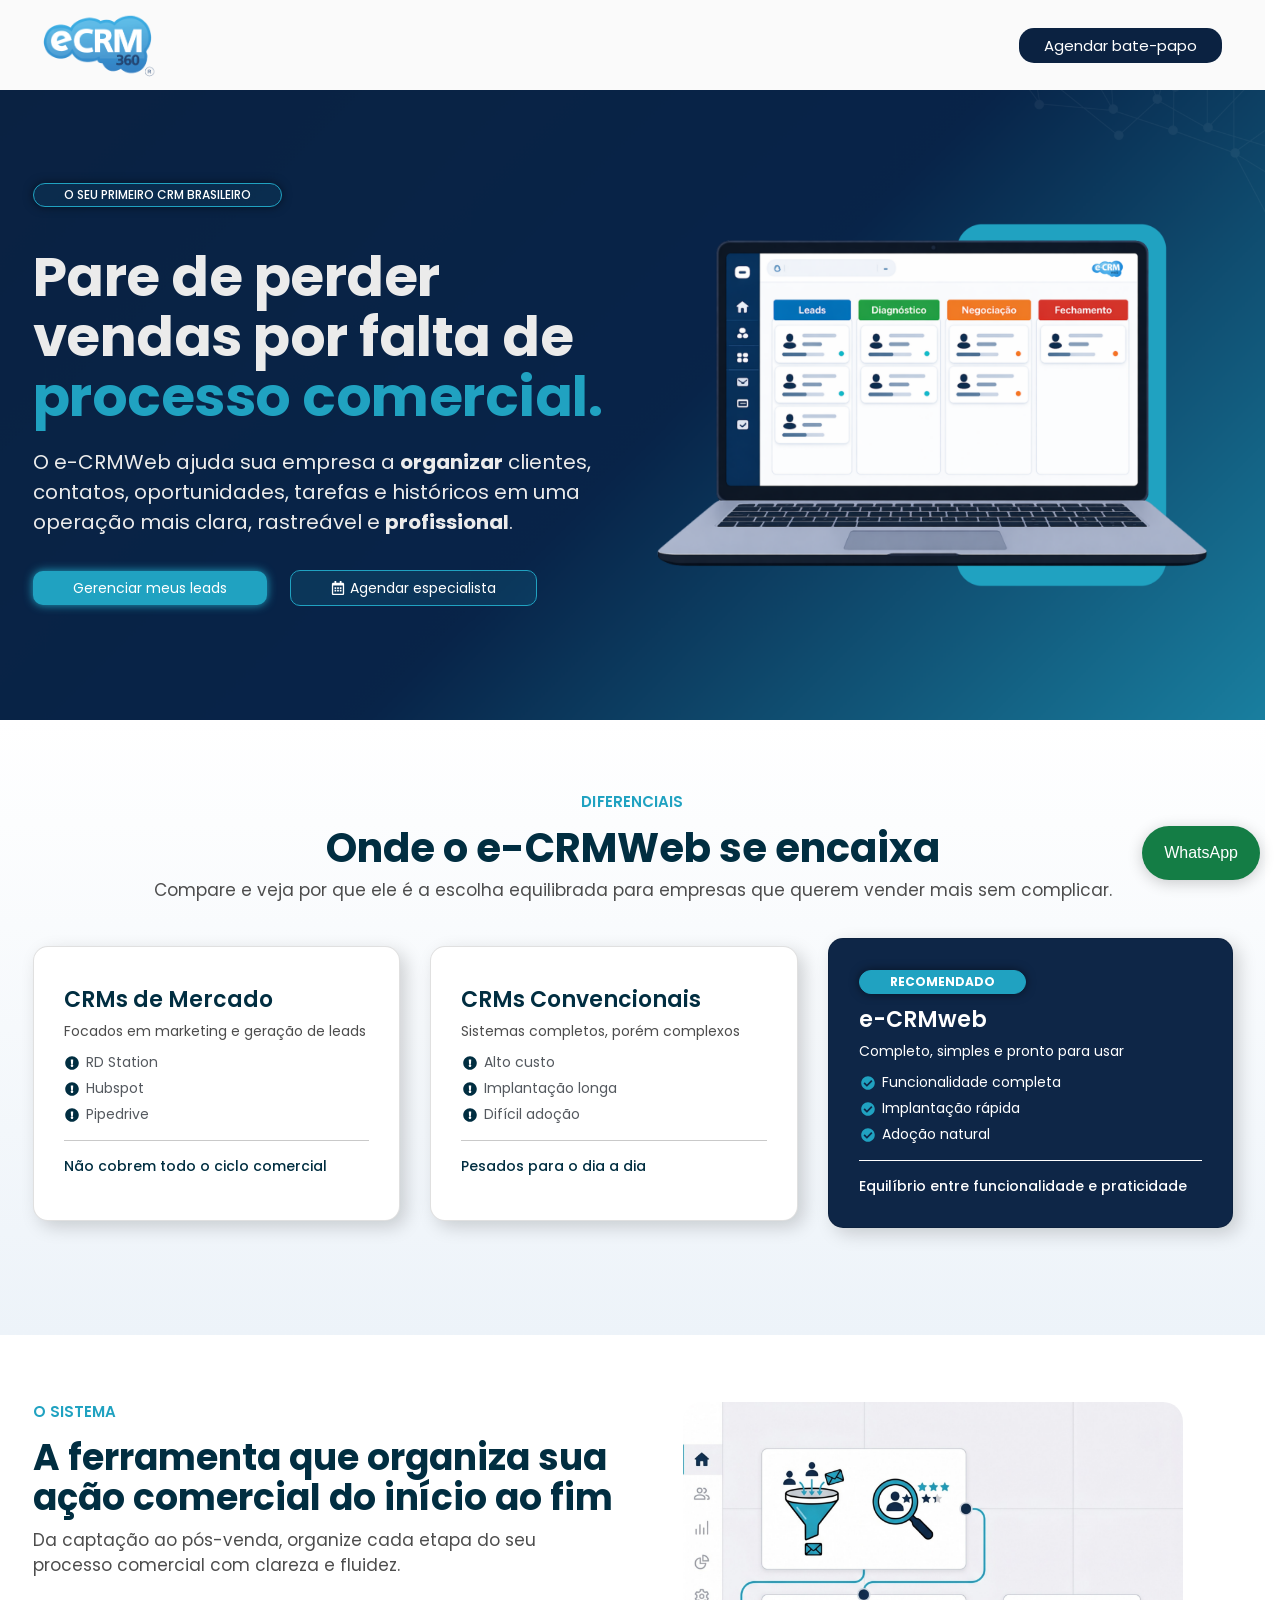
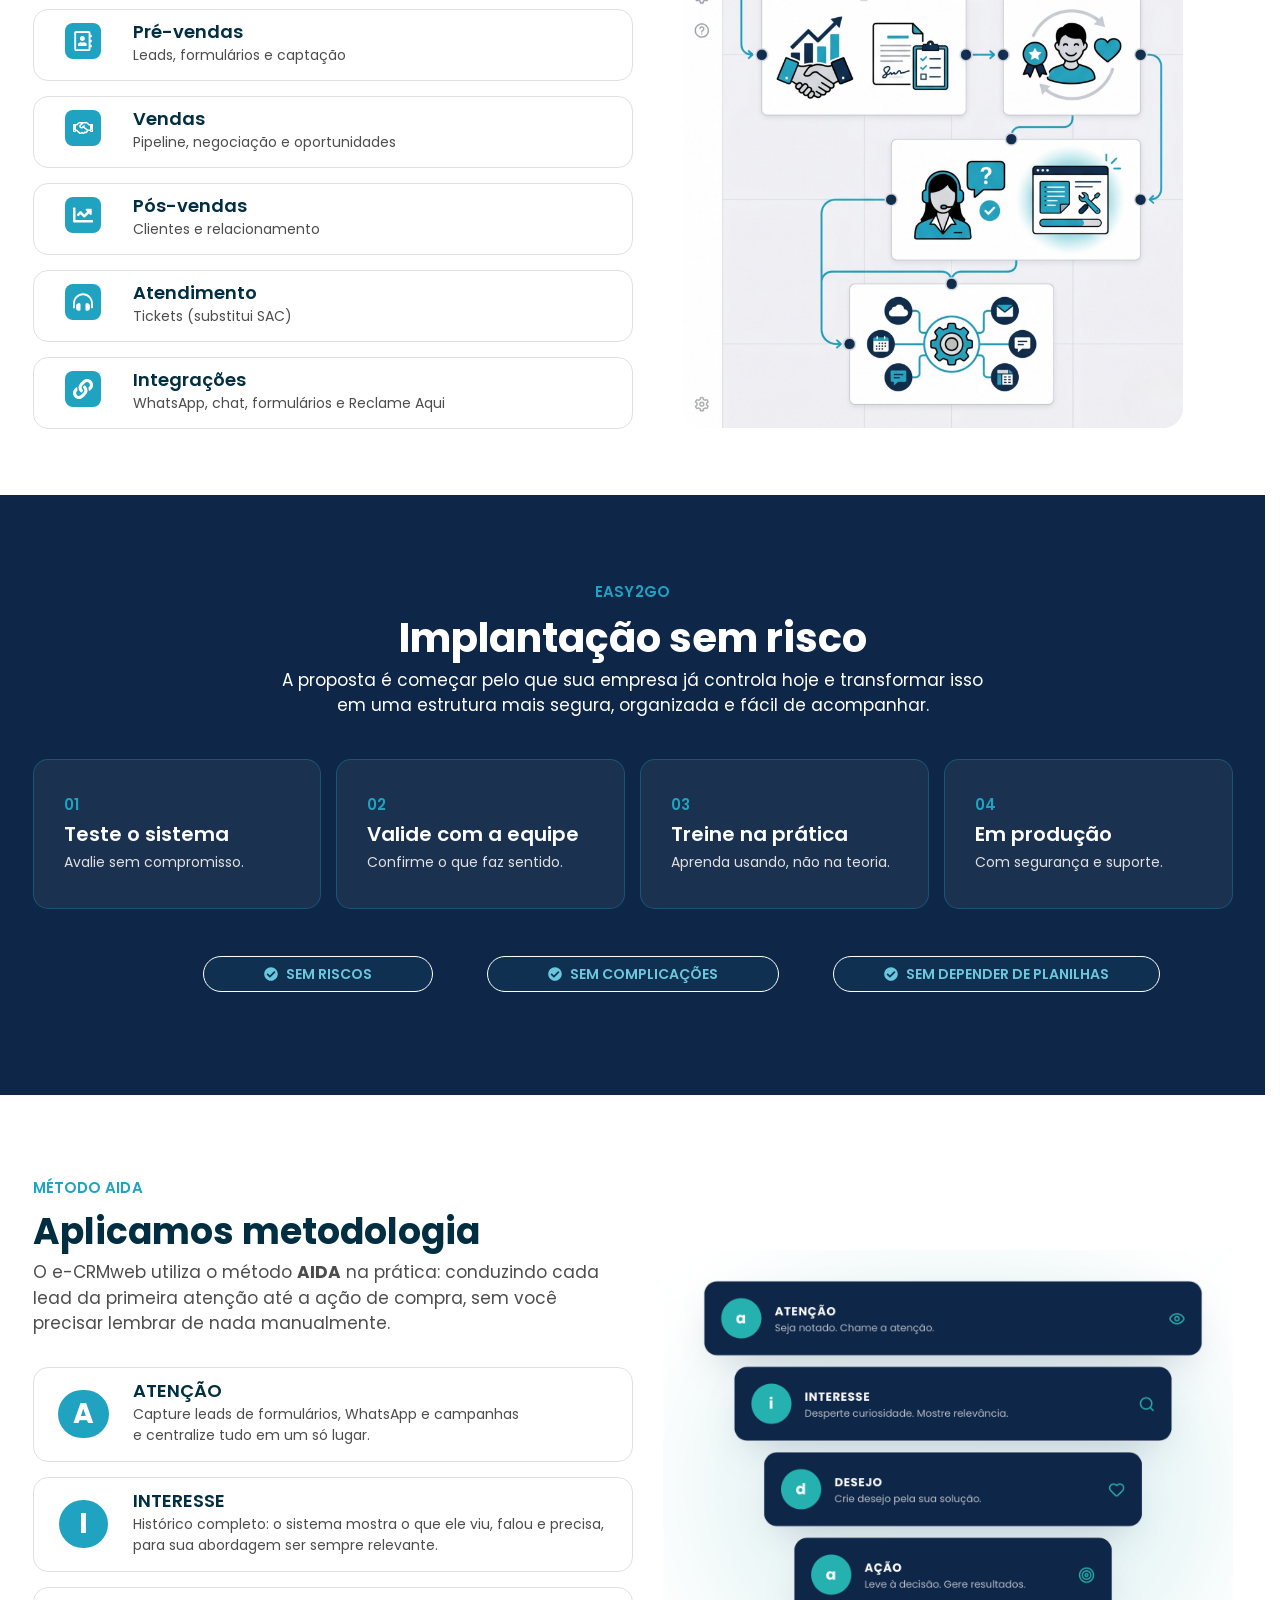
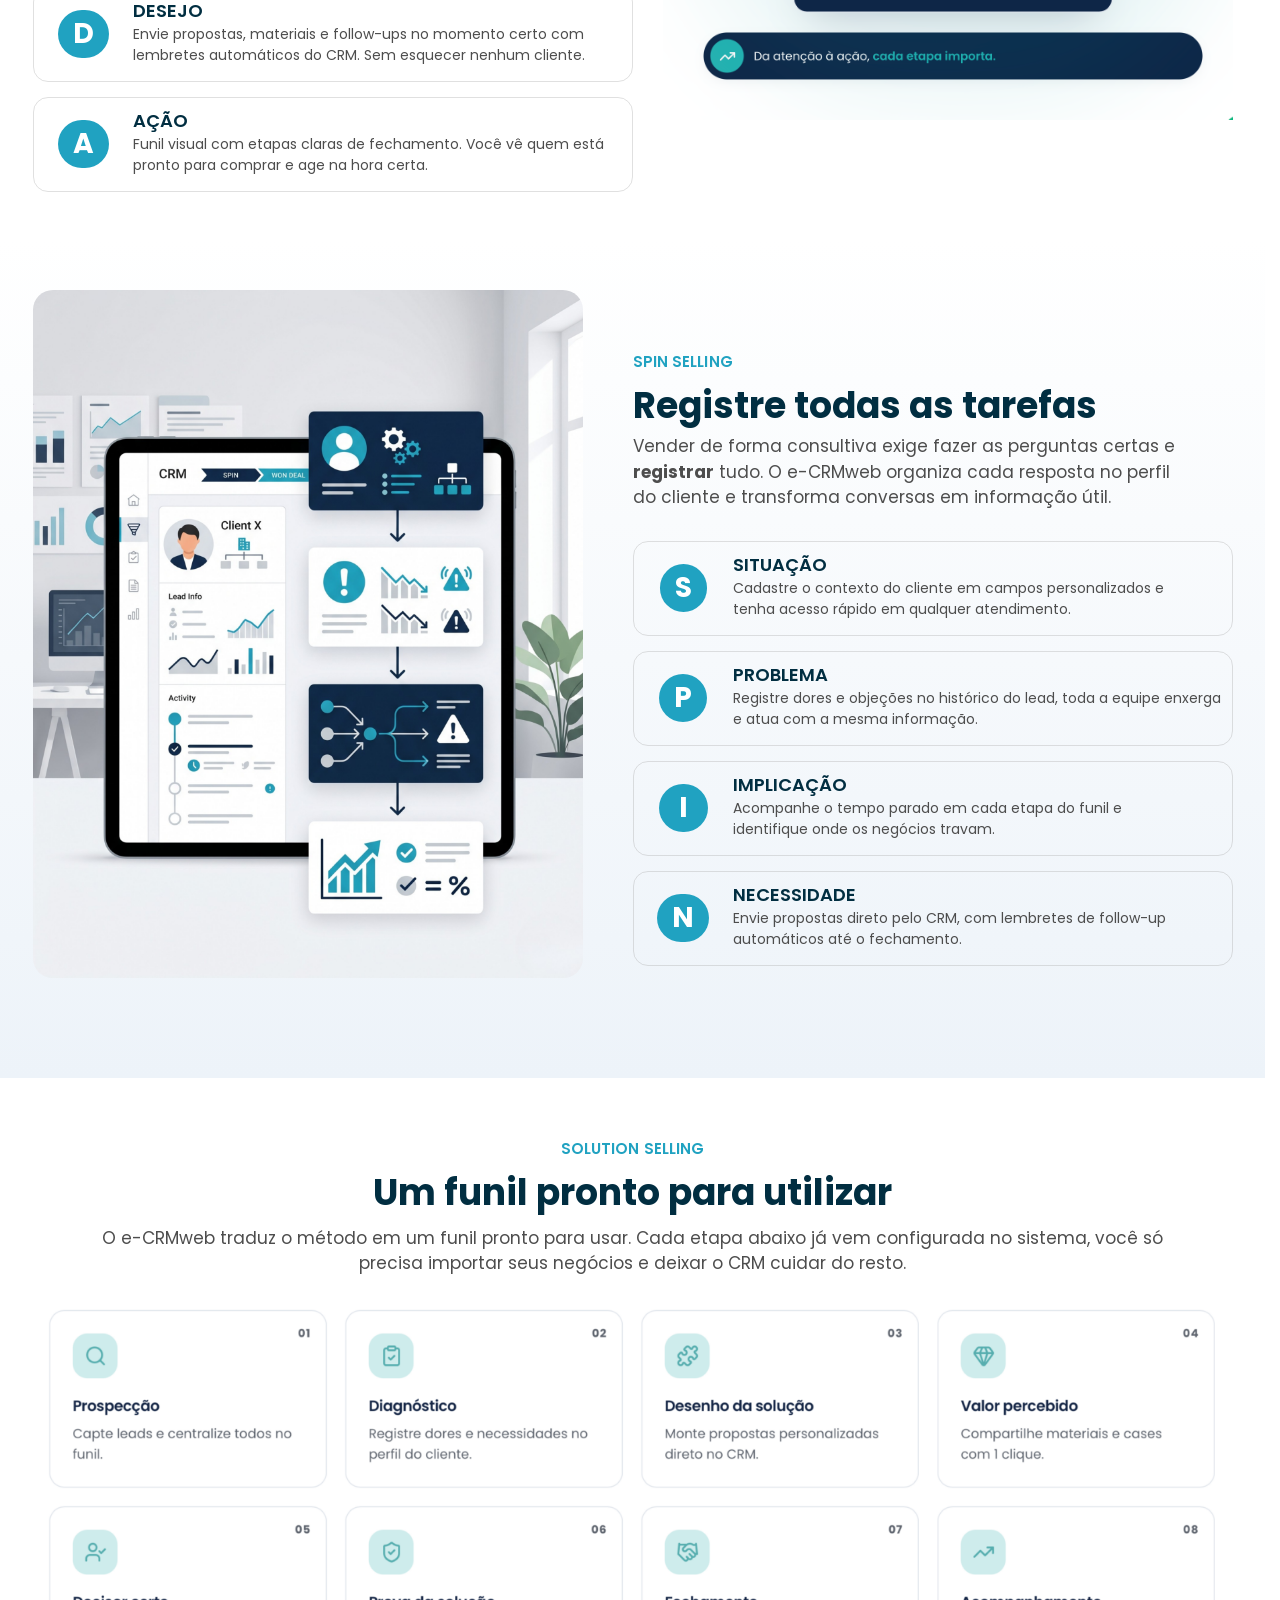
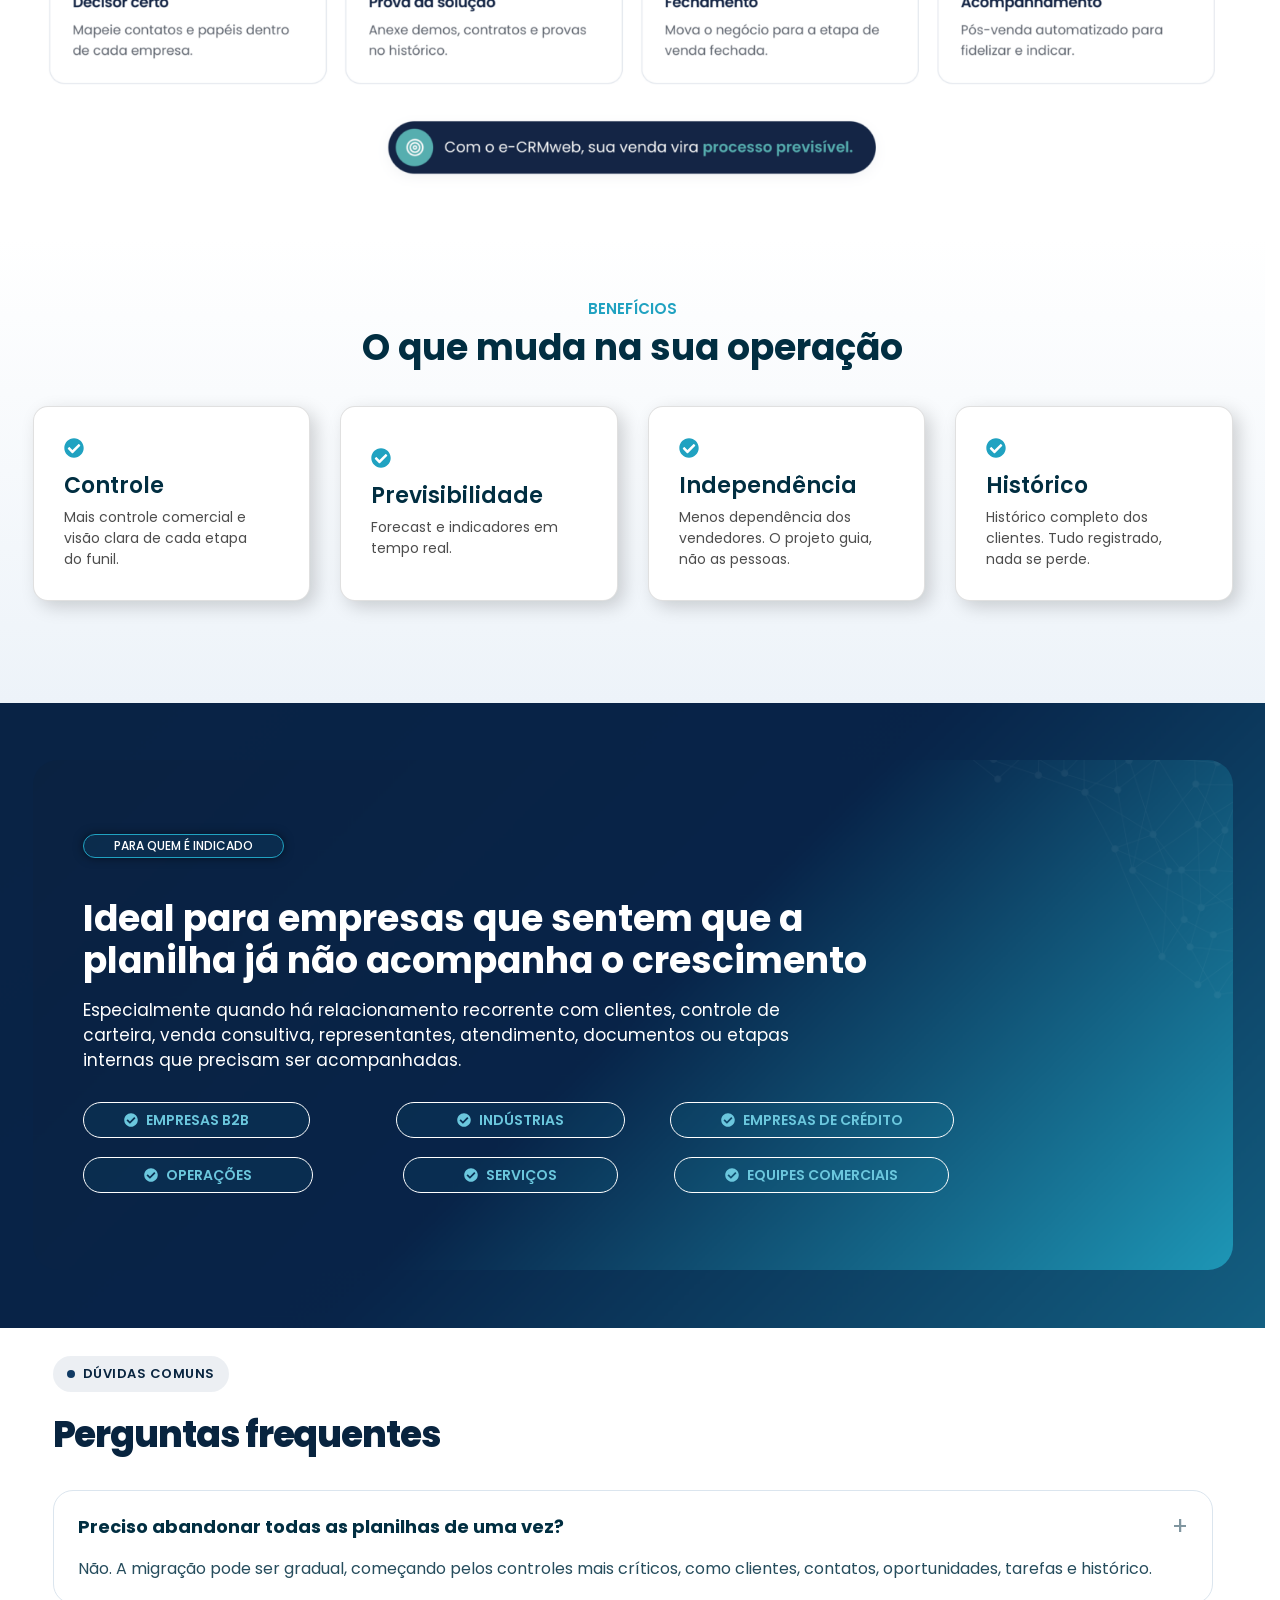
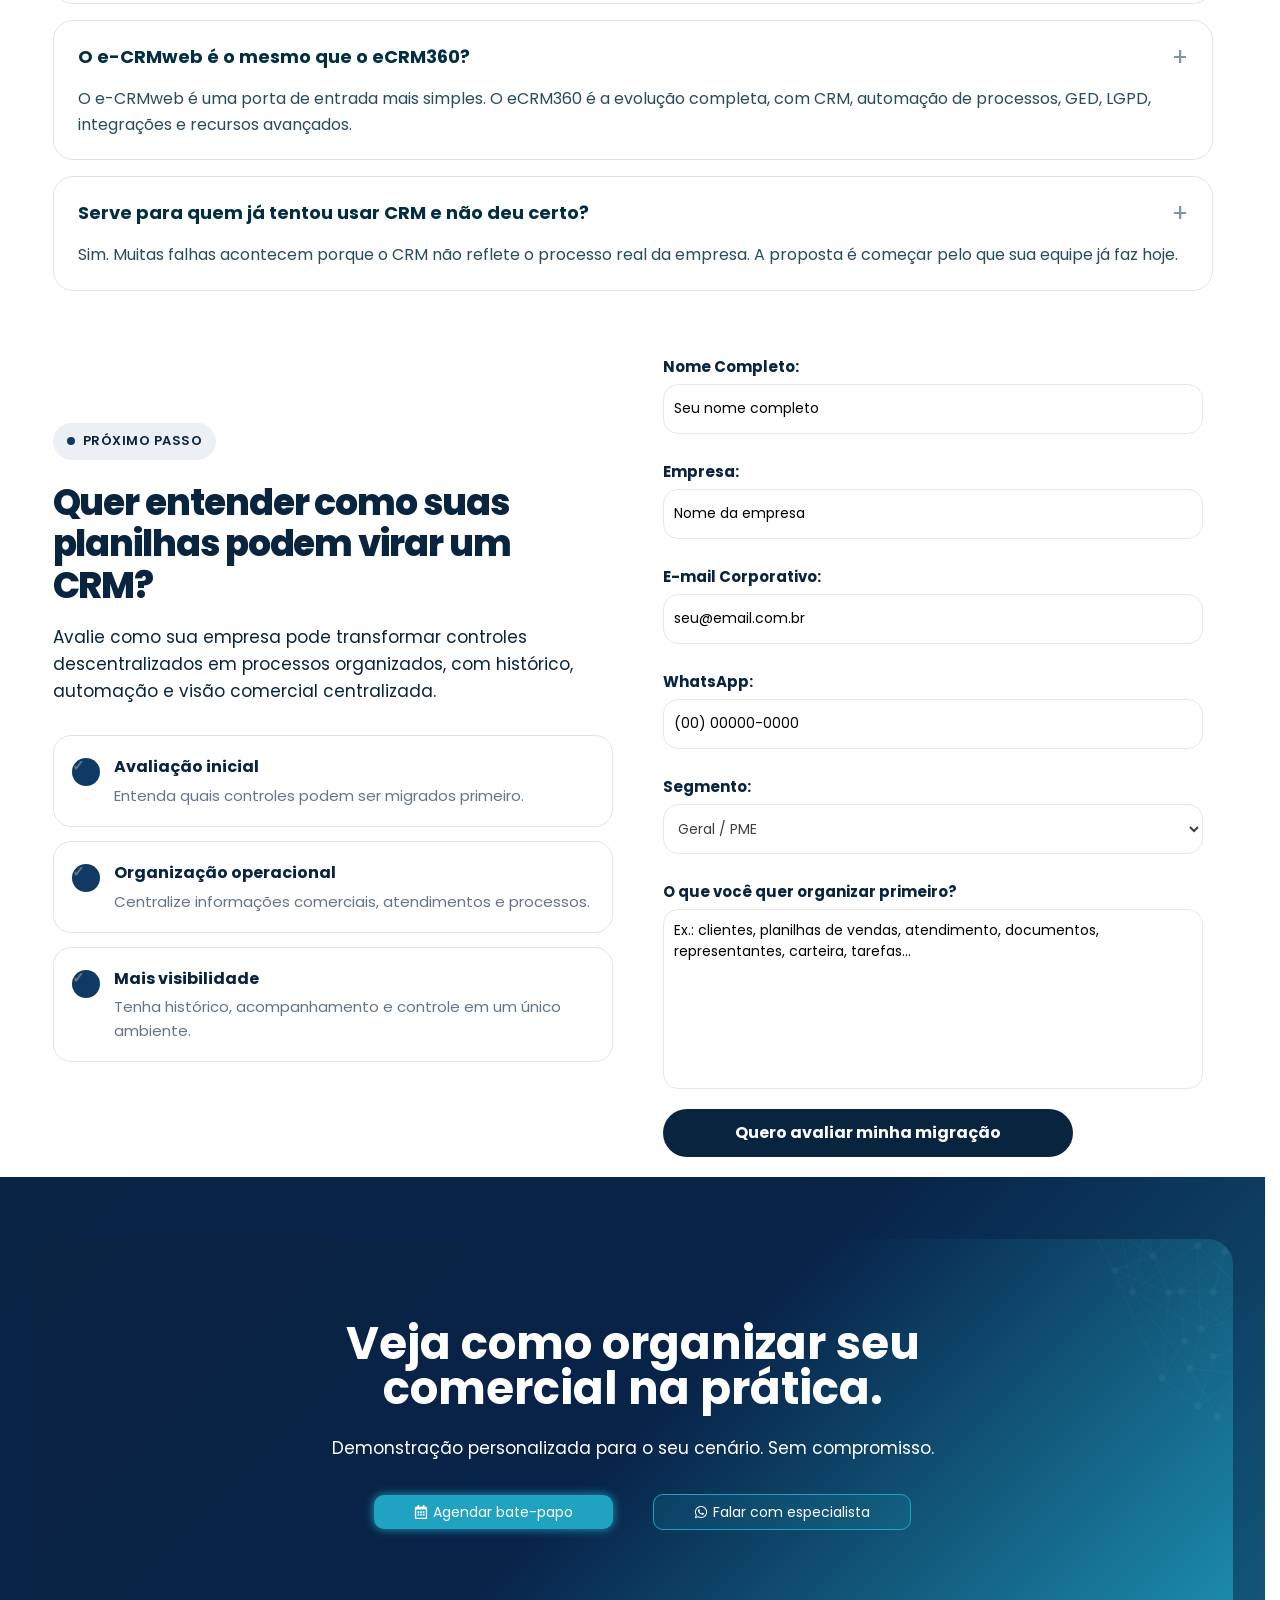
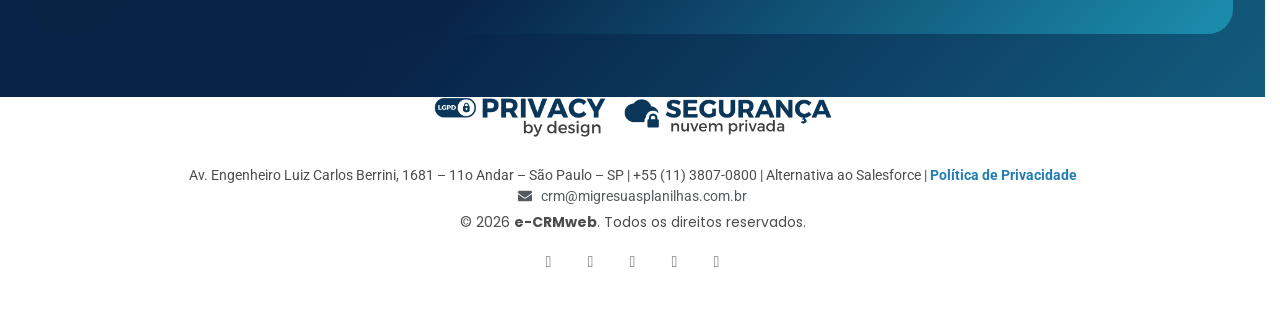
==== commit fa9b2a74: "Add centralized lead tracking and CRM integration for static test site" ====
--- a/index.html
+++ b/index.html
@@ -6,7 +6,7 @@
 <!-- Otimiza&ccedil;&atilde;o para mecanismos de pesquisa pelo Rank Math - https://rankmath.com/ -->
 <title>CRM com Metodologia de Venda | SPIN, AIDA e Solution Selling</title>
 <meta name="description" content="Conhe&ccedil;a o e-CRMweb, um CRM com metodologias de venda configuradas: SPIN Selling, AIDA e Solution Selling. Organize leads, funil, follow-ups e propostas sem depender de planilhas.">
-<meta name="robots" content="follow, index, max-snippet:-1, max-video-preview:-1, max-image-preview:large">
+<meta name="robots" content="noindex, nofollow">
 <link rel="canonical" href="./">
 <meta property="og:locale" content="pt_BR">
 <meta property="og:type" content="website">
@@ -1695,7 +1695,7 @@
 var bit_assist_ = {"api":{"base":"/wp-json/bit-assist/v1","separator":"?"},"isDev":"","nonce":"a0f4f81831"};
 //# sourceURL=bit-assist-widget-script-JAVASCRIPT-ASYNC-js-extra
 </script>
-<script type="text/javascript" async id="bit-assist-widget-script-JAVASCRIPT-ASYNC-js" src="./js/bit-assist.js"></script>
+
 <script id="swv-js" src="./js/index.js"></script>
 <script id="contact-form-7-js-translations">
 ( function( domain, translations ) {
@@ -1714,7 +1714,7 @@
 };
 //# sourceURL=contact-form-7-js-before
 </script>
-<script id="contact-form-7-js" src="./js/index_cb0040.js"></script>
+
 <script id="hello-theme-frontend-js" src="./js/hello-frontend.js"></script>
 <script id="elementor-webpack-runtime-js" src="./js/webpack.runtime.min.js"></script>
 <script id="elementor-frontend-modules-js" src="./js/frontend-modules.min.js"></script>
@@ -1760,5 +1760,8 @@
 var e="script#wp-emoji-settings",t=document.querySelector(e);if(!(t instanceof HTMLScriptElement))throw new Error("Element missing: "+e);const r=JSON.parse(t.text),s=(window._wpemojiSettings=r,"wpEmojiSettingsSupports"),o=["flag","emoji"];function i(e){try{var t={supportTests:e,timestamp:(new Date).valueOf()};sessionStorage.setItem(s,JSON.stringify(t))}catch(e){}}function c(e,t,n){e.clearRect(0,0,e.canvas.width,e.canvas.height),e.fillText(t,0,0);t=new Uint32Array(e.getImageData(0,0,e.canvas.width,e.canvas.height).data);e.clearRect(0,0,e.canvas.width,e.canvas.height),e.fillText(n,0,0);const r=new Uint32Array(e.getImageData(0,0,e.canvas.width,e.canvas.height).data);return t.every((e,t)=>e===r[t])}function p(e,t){e.clearRect(0,0,e.canvas.width,e.canvas.height),e.fillText(t,0,0);var n=e.getImageData(16,16,1,1);for(let e=0;e<n.data.length;e++)if(0!==n.data[e])return!1;return!0}function u(e,t,n,r){switch(t){case"flag":return n(e,"\ud83c\udff3\ufe0f\u200d\u26a7\ufe0f","\ud83c\udff3\ufe0f\u200b\u26a7\ufe0f")?!1:!n(e,"\ud83c\udde8\ud83c\uddf6","\ud83c\udde8\u200b\ud83c\uddf6")&&!n(e,"\ud83c\udff4\udb40\udc67\udb40\udc62\udb40\udc65\udb40\udc6e\udb40\udc67\udb40\udc7f","\ud83c\udff4\u200b\udb40\udc67\u200b\udb40\udc62\u200b\udb40\udc65\u200b\udb40\udc6e\u200b\udb40\udc67\u200b\udb40\udc7f");case"emoji":return!r(e,"\ud83e\u1fac8")}return!1}function f(e,t,n,r){let a;const s=(a="undefined"!=typeof WorkerGlobalScope&&self instanceof WorkerGlobalScope?new OffscreenCanvas(300,150):document.createElement("canvas")).getContext("2d",{willReadFrequently:!0}),o=(s.textBaseline="top",s.font="600 32px Arial",{});return e.forEach(e=>{o[e]=t(s,e,n,r)}),o}function a(e){var t=document.createElement("script");t.src=e,t.defer=!0,document.head.appendChild(t)}r.supports={everything:!0,everythingExceptFlag:!0},new Promise(t=>{let n=function(){try{var e=JSON.parse(sessionStorage.getItem(s));if("object"==typeof e&&"number"==typeof e.timestamp&&(new Date).valueOf()<e.timestamp+604800&&"object"==typeof e.supportTests)return e.supportTests}catch(e){}return null}();if(!n){if("undefined"!=typeof Worker&&"undefined"!=typeof OffscreenCanvas&&"undefined"!=typeof URL&&URL.createObjectURL&&"undefined"!=typeof Blob)try{var e="postMessage("+f.toString()+"("+[JSON.stringify(o),u.toString(),c.toString(),p.toString()].join(",")+"));",r=new Blob([e],{type:"text/javascript"});const a=new Worker(URL.createObjectURL(r),{name:"wpTestEmojiSupports"});return void(a.onmessage=e=>{i(n=e.data),a.terminate(),t(n)})}catch(e){}i(n=f(o,u,c,p))}t(n)}).then(e=>{for(const n in e)r.supports[n]=e[n],r.supports.everything=r.supports.everything&&r.supports[n],"flag"!==n&&(r.supports.everythingExceptFlag=r.supports.everythingExceptFlag&&r.supports[n]);var t;r.supports.everythingExceptFlag=r.supports.everythingExceptFlag&&!r.supports.flag,r.supports.everything||((t=r.source||{}).concatemoji?a(t.concatemoji):t.wpemoji&&t.twemoji&&(a(t.twemoji),a(t.wpemoji)))});
 //# sourceURL=/wp-includes/js/wp-emoji-loader.min.js
 </script>
-	</body>
+	<link rel="stylesheet" href="./css/ecrm-tracking.css">
+<script src="./js/ecrm-config.js"></script>
+<script src="./js/ecrm-tracking.js"></script>
+</body>
 </html>
--- a/css/ecrm-tracking.css
+++ b/css/ecrm-tracking.css
@@ -0,0 +1,4 @@
+.ecrm-whatsapp{position:fixed;right:20px;bottom:20px;z-index:100000;font-family:Arial,sans-serif;color:#18252c}
+.ecrm-whatsapp>button{border:0;border-radius:28px;background:#147d45;color:#fff;padding:15px 22px;box-shadow:0 3px 15px #0003;cursor:pointer}
+.ecrm-whatsapp section{position:absolute;bottom:64px;right:0;width:min(340px,calc(100vw - 40px));max-height:calc(100dvh - 110px);overflow:auto;background:#fff;border:1px solid #ddd;border-radius:14px;padding:24px;box-sizing:border-box;box-shadow:0 5px 30px #0003}
+.ecrm-whatsapp [hidden]{display:none!important}.ecrm-whatsapp h2{font-size:21px;margin:0 0 18px}.ecrm-whatsapp label{display:block;font-size:14px;margin:12px 0}.ecrm-whatsapp input{display:block;width:100%;box-sizing:border-box;margin-top:5px;padding:10px;border:1px solid #aaa;border-radius:5px}.ecrm-whatsapp [type=submit]{background:#147d45;color:#fff;border:0;border-radius:5px;padding:12px;width:100%;cursor:pointer}.ecrm-whatsapp .ecrm-wa-close{float:right;background:none;border:0;font-size:24px;cursor:pointer}.ecrm-whatsapp [data-ecrm-status]{font-size:14px;line-height:1.5}.ecrm-whatsapp button:disabled{opacity:.6;cursor:wait}
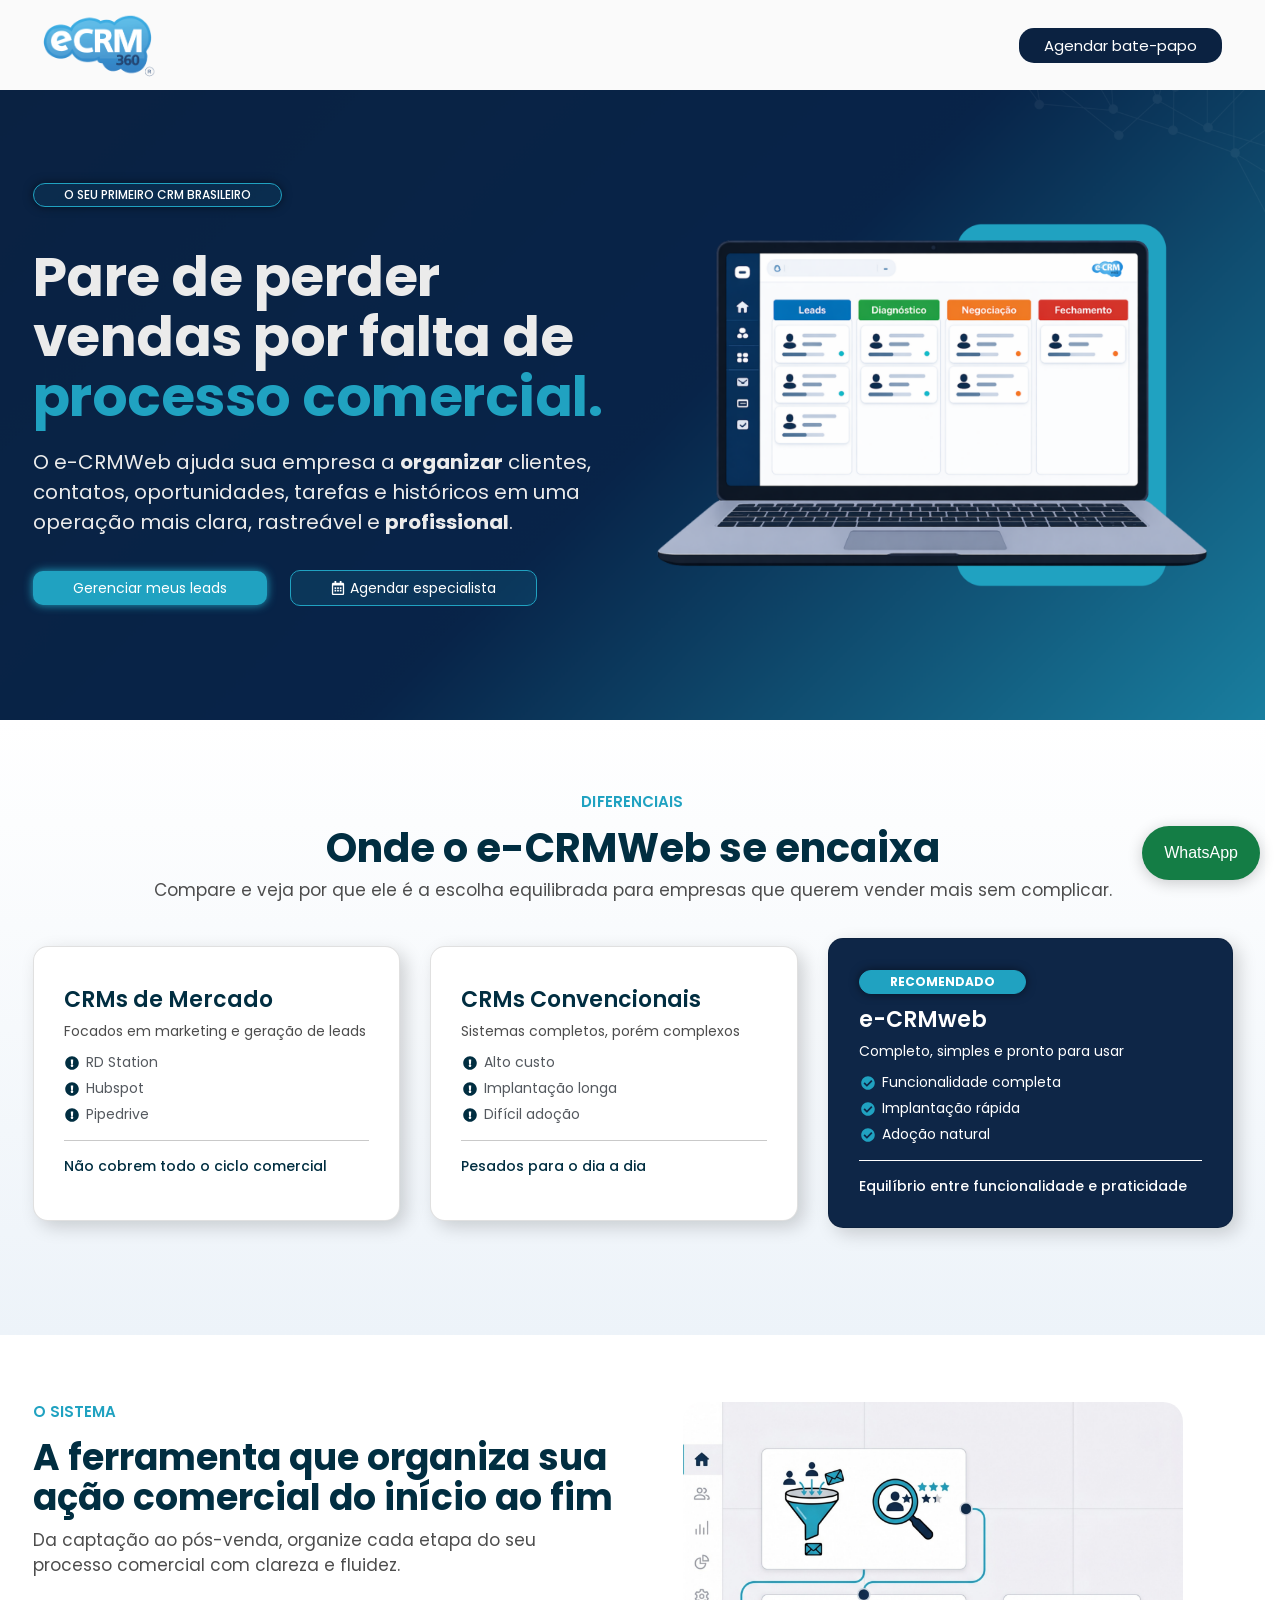
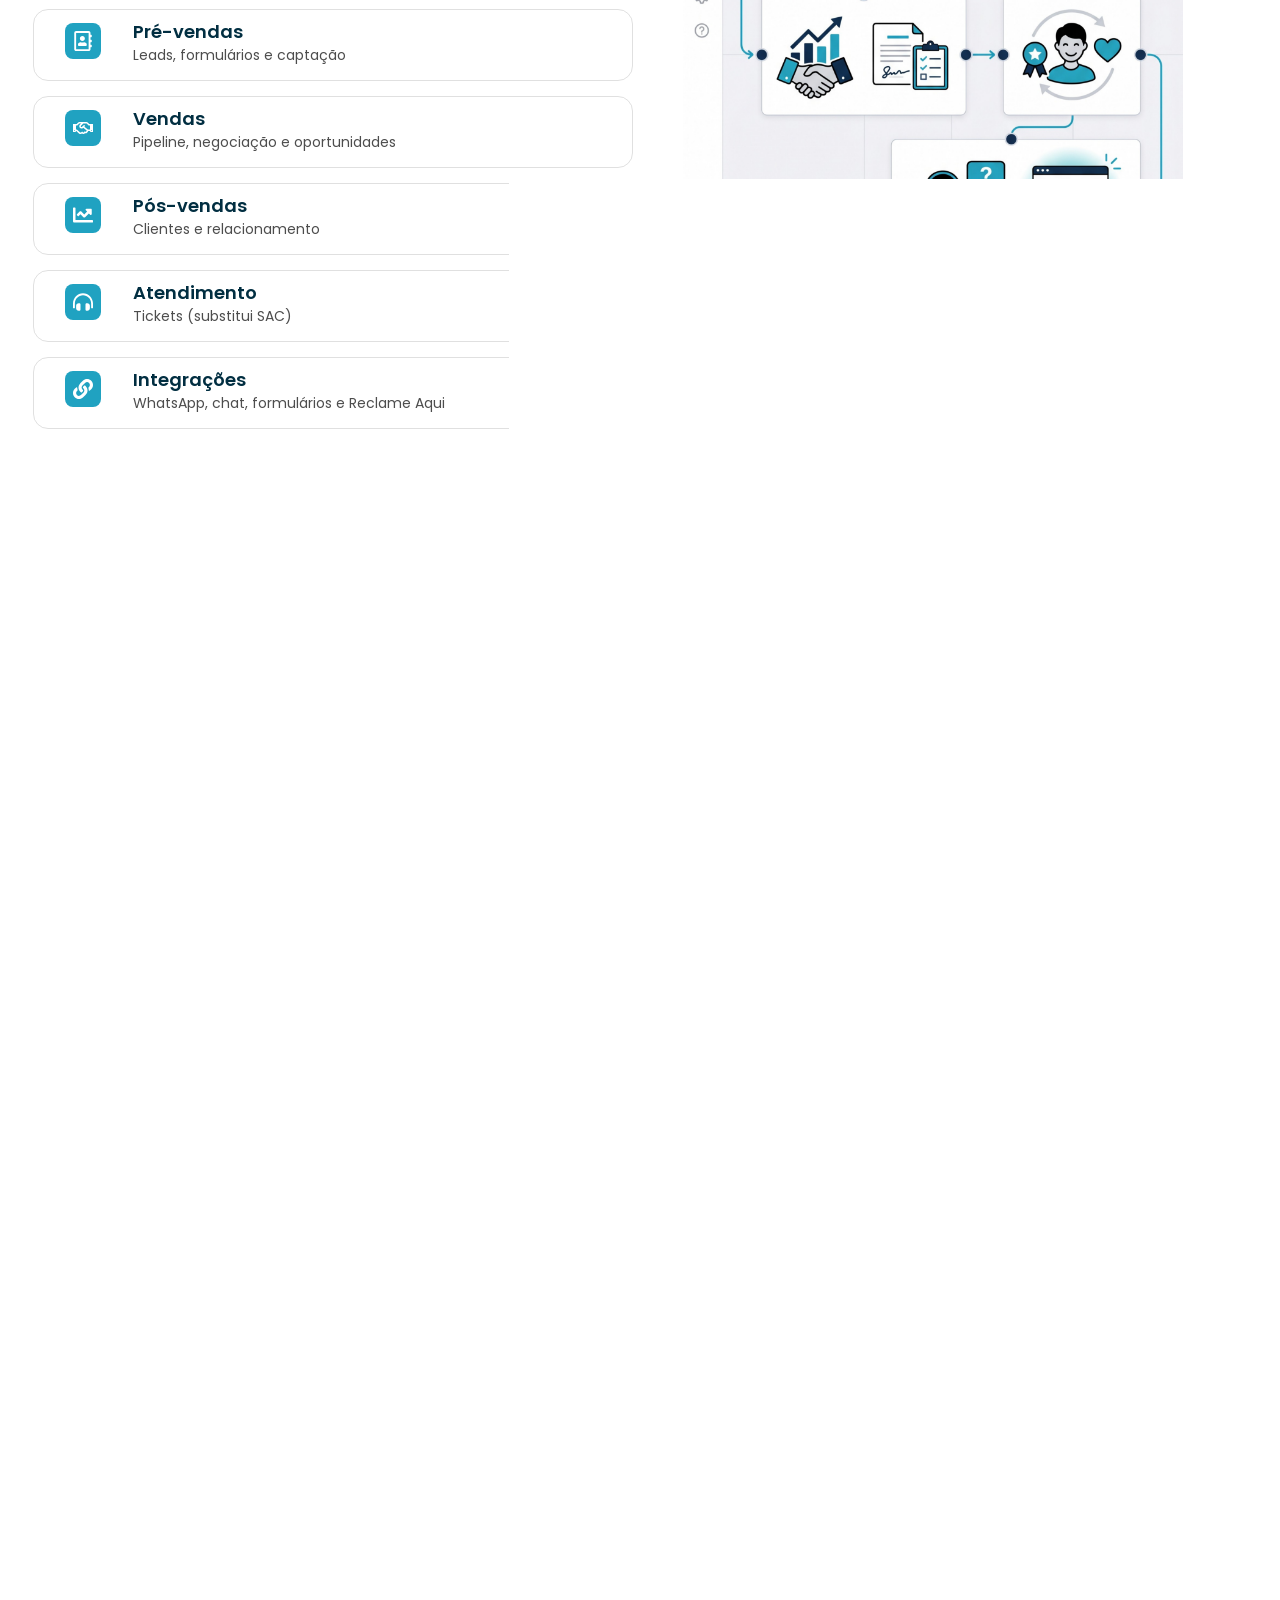
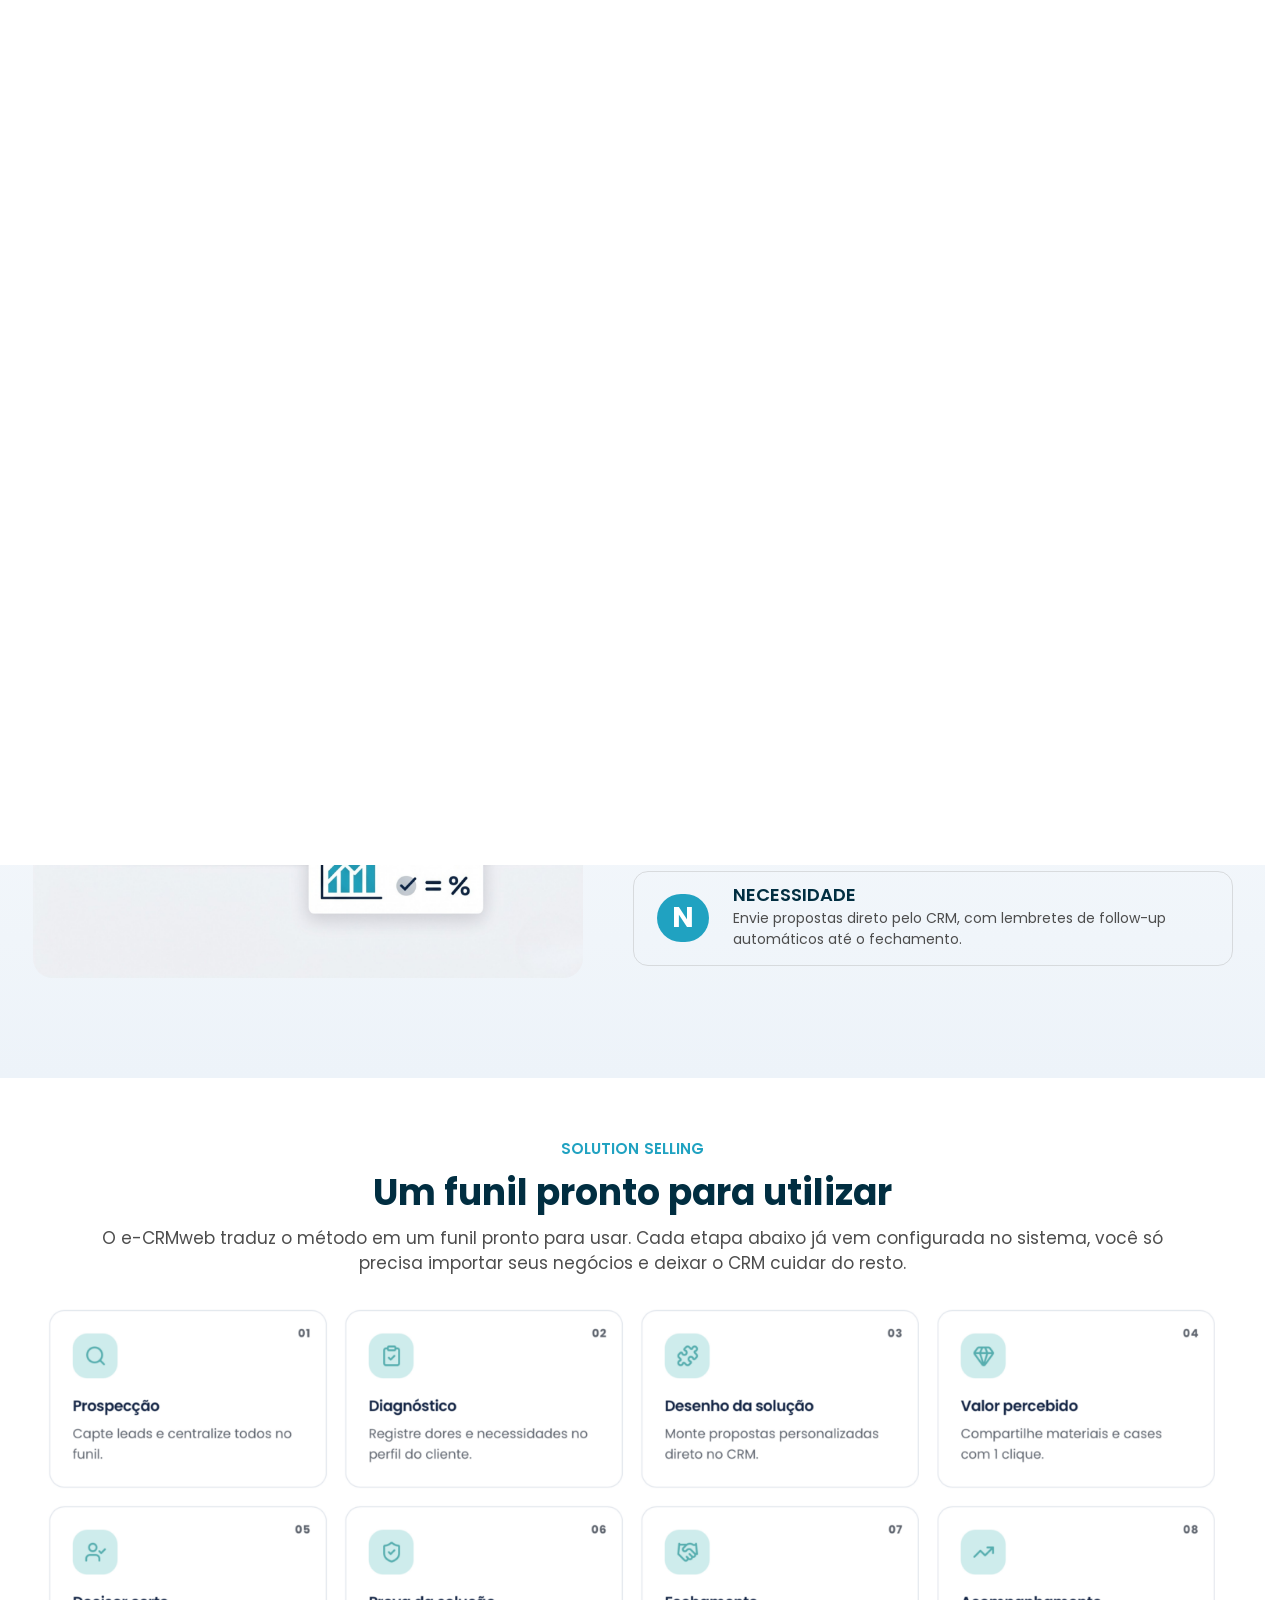
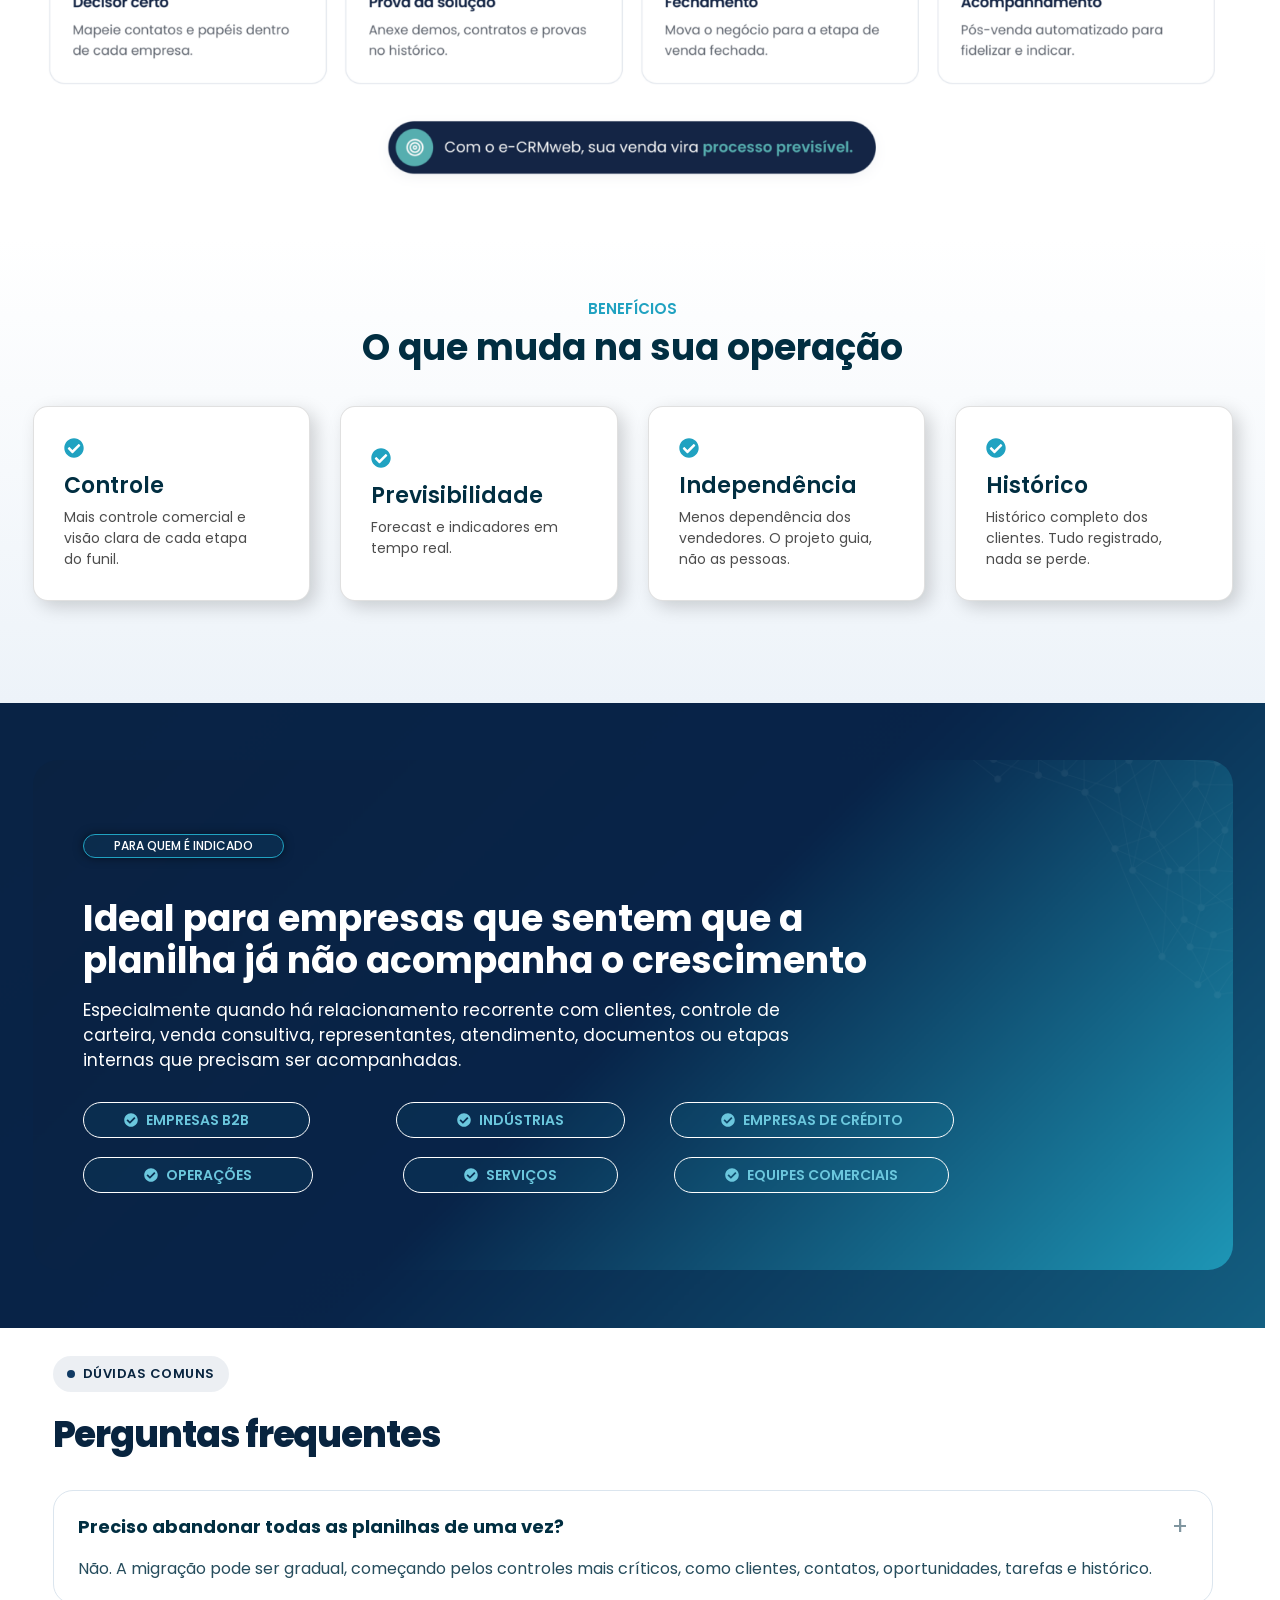
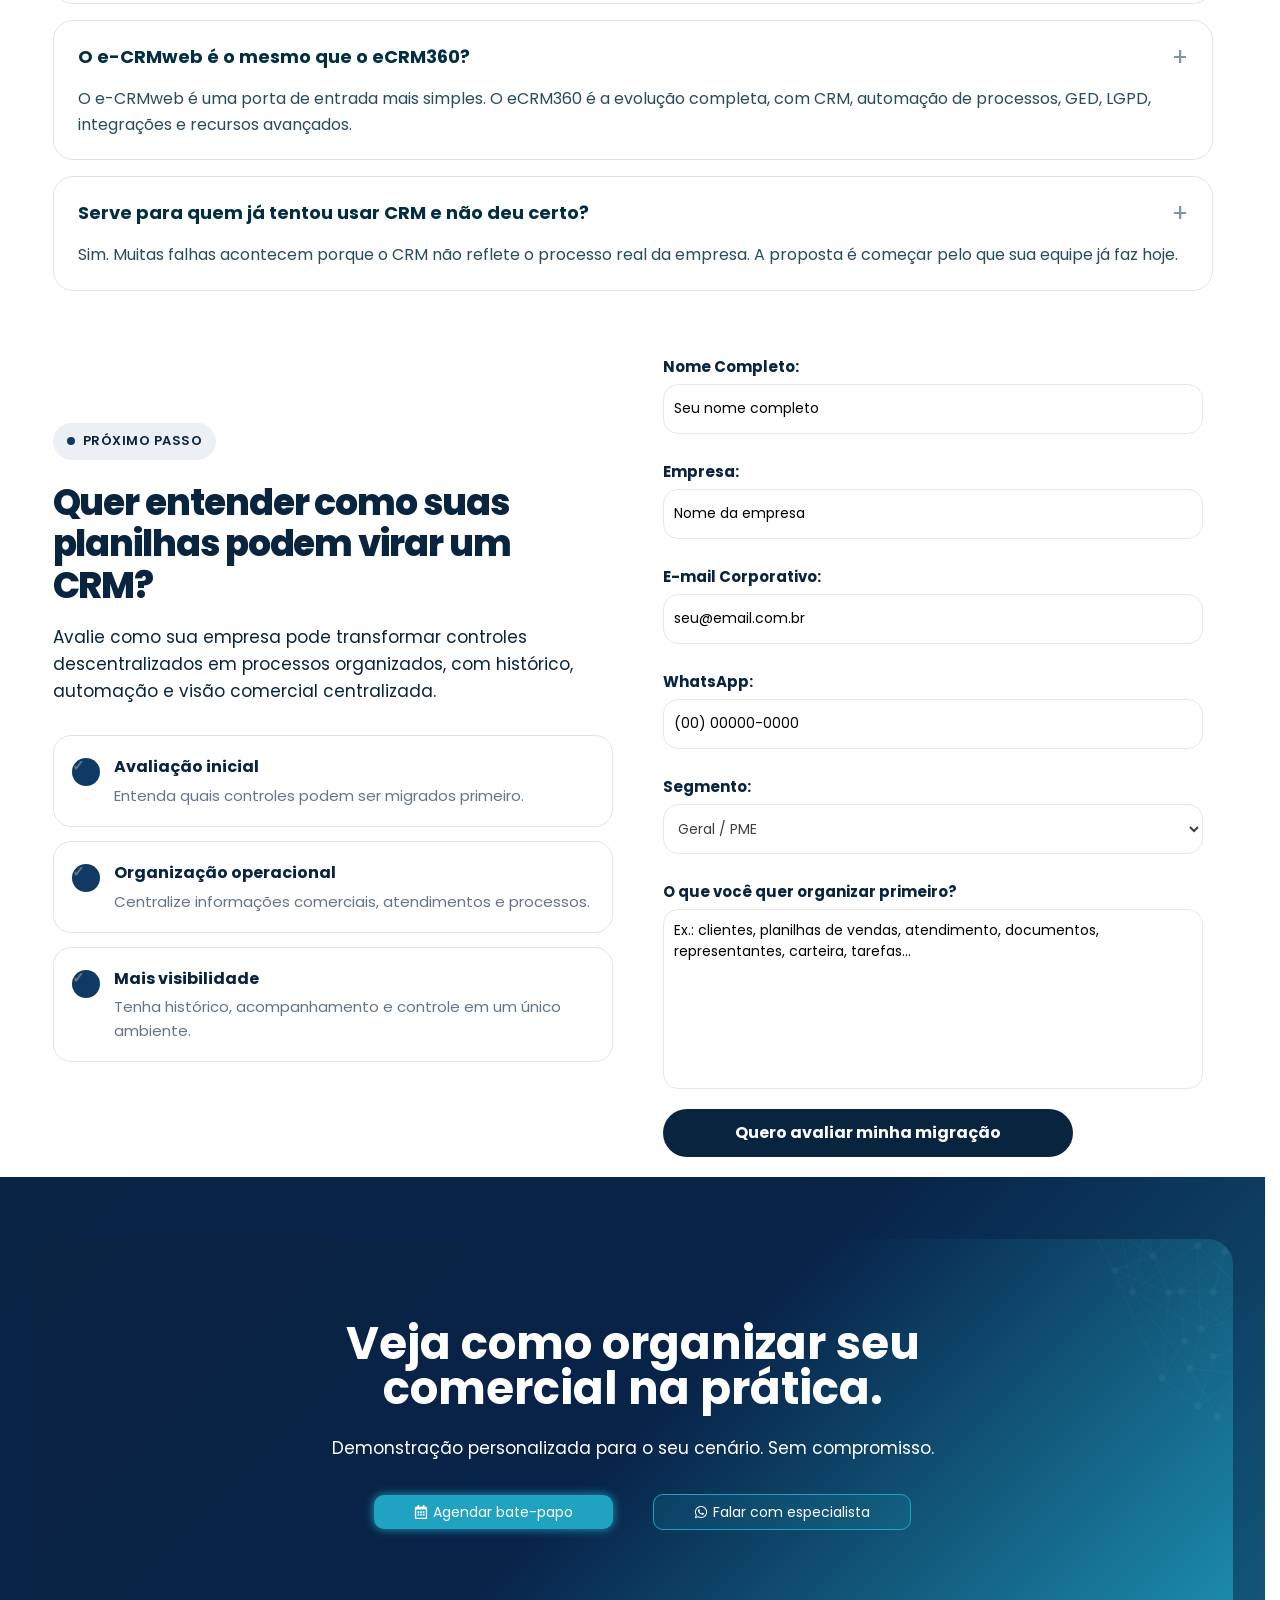
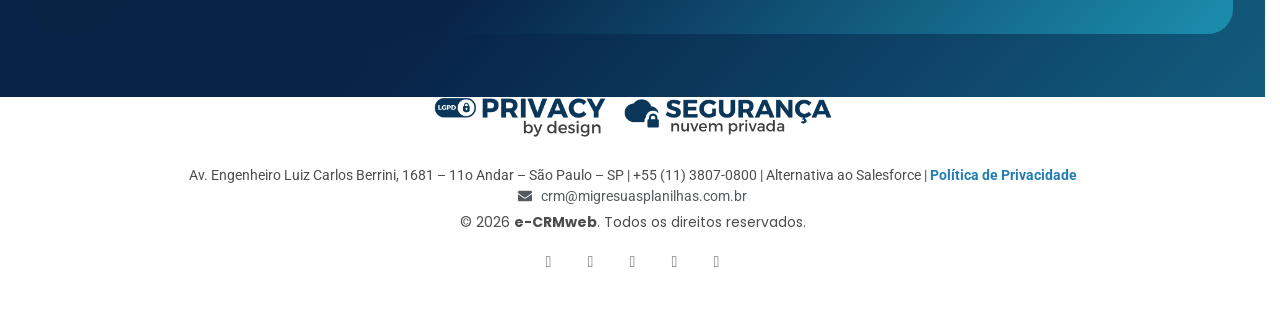
==== commit a13557bf: "Fix GitHub Pages forms to use centralized PHP collector" ====
--- a/index.html
+++ b/index.html
@@ -1761,7 +1761,7 @@
 //# sourceURL=/wp-includes/js/wp-emoji-loader.min.js
 </script>
 	<link rel="stylesheet" href="./css/ecrm-tracking.css">
-<script src="./js/ecrm-config.js"></script>
-<script src="./js/ecrm-tracking.js"></script>
+<script src="./js/ecrm-config.js?v=20261005"></script>
+<script src="./js/ecrm-tracking.js?v=20261005"></script>
 </body>
 </html>
